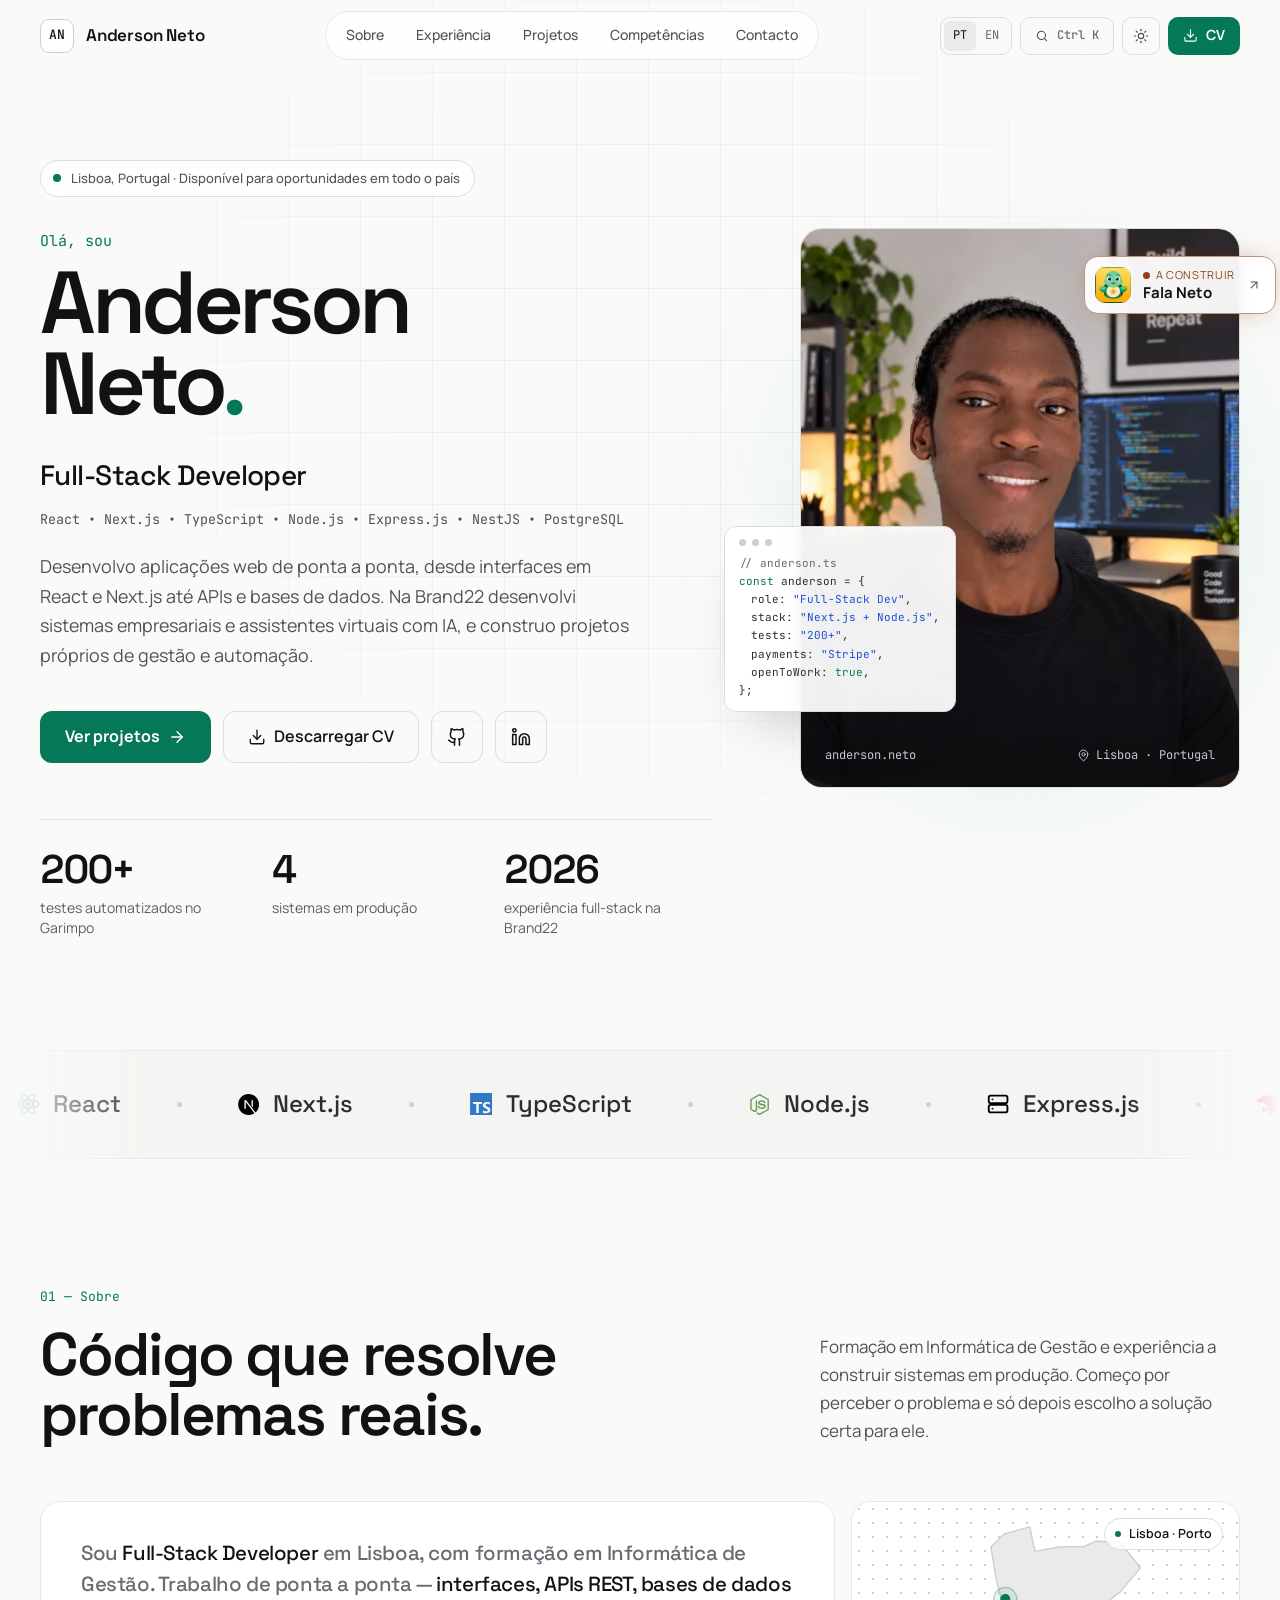
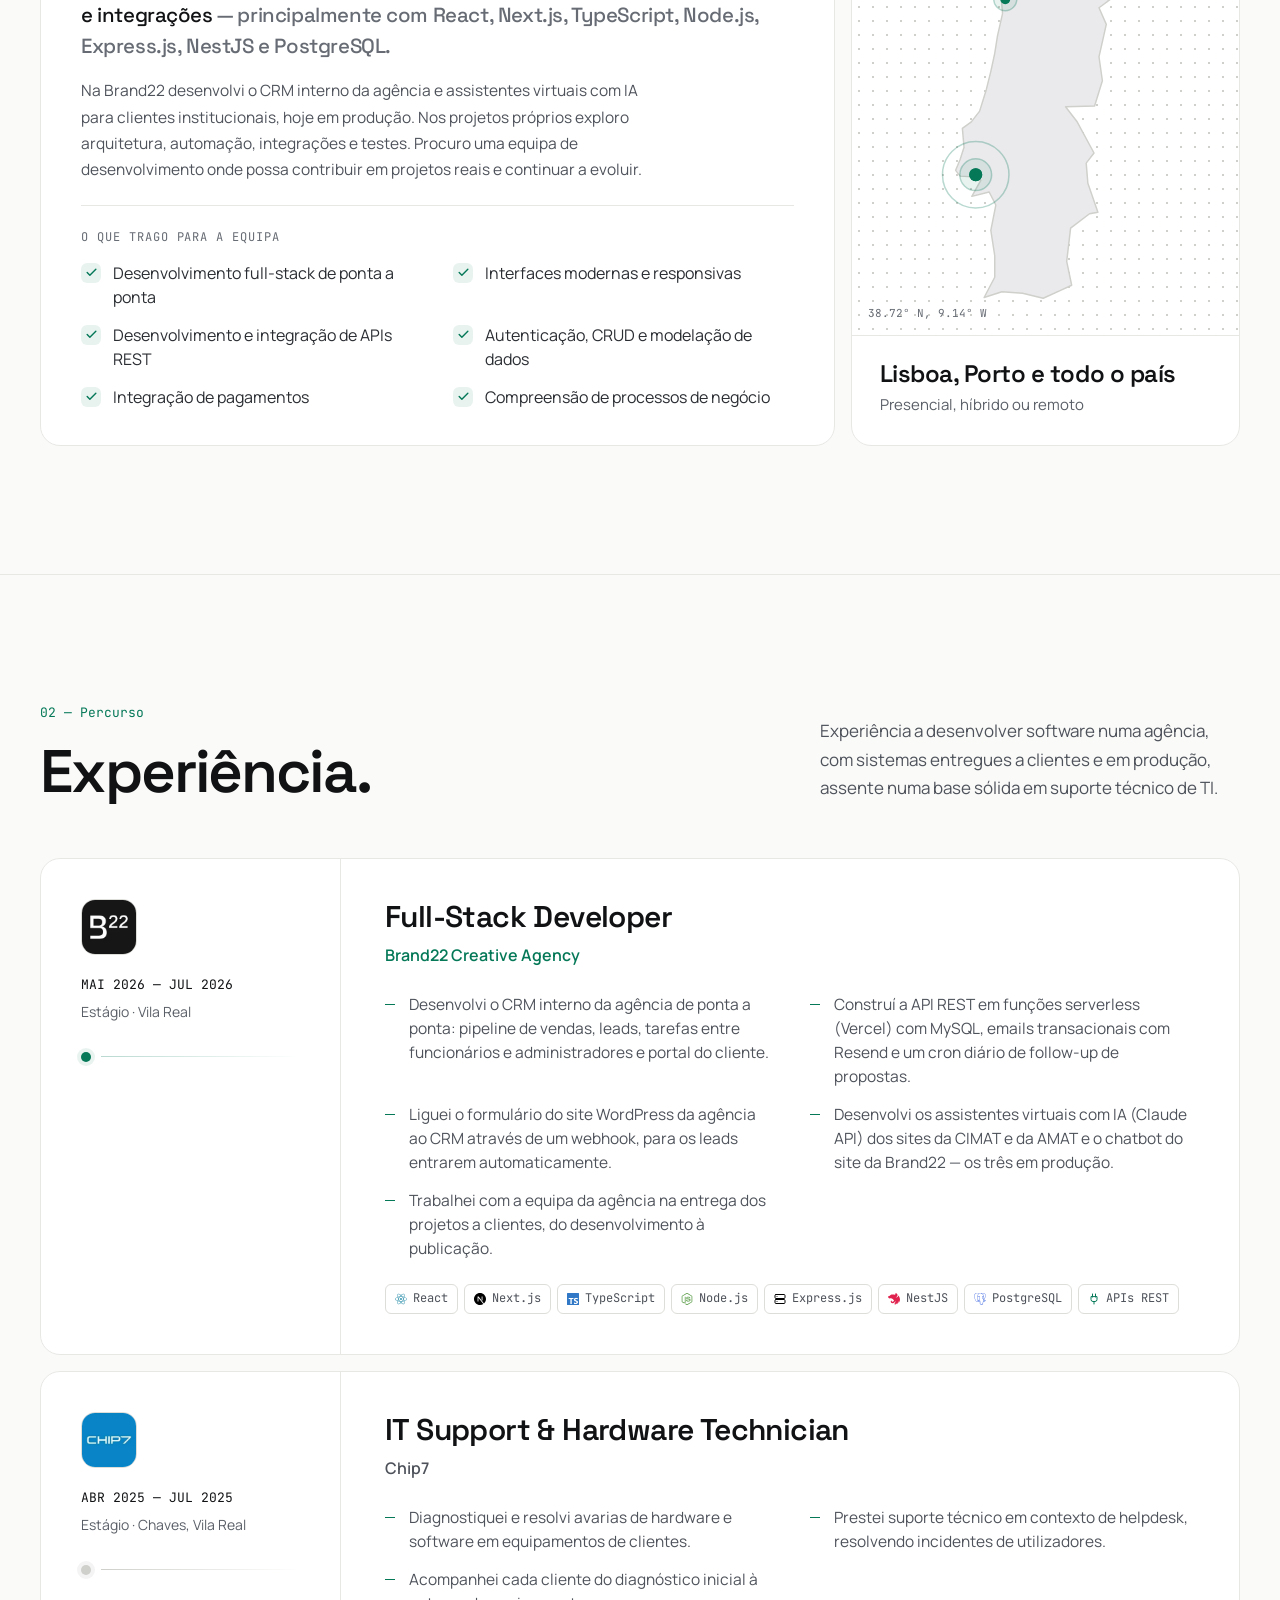
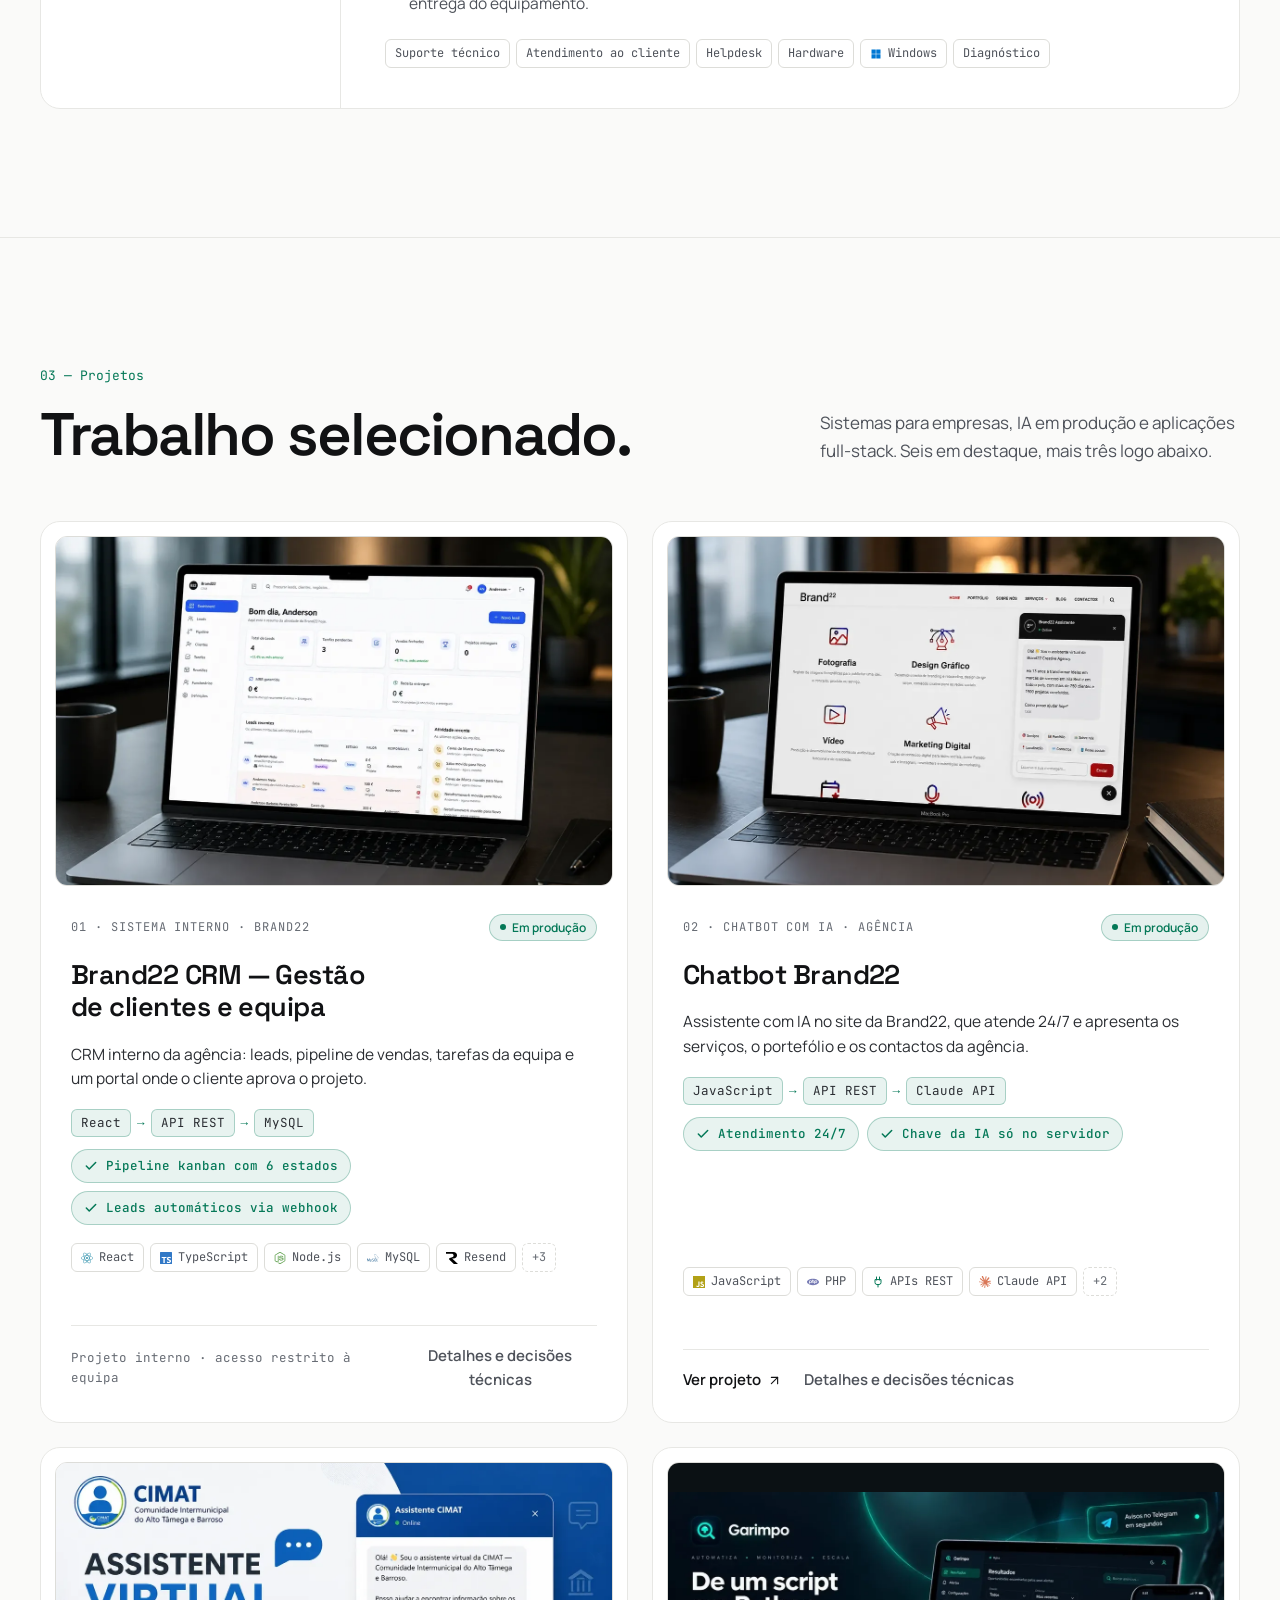
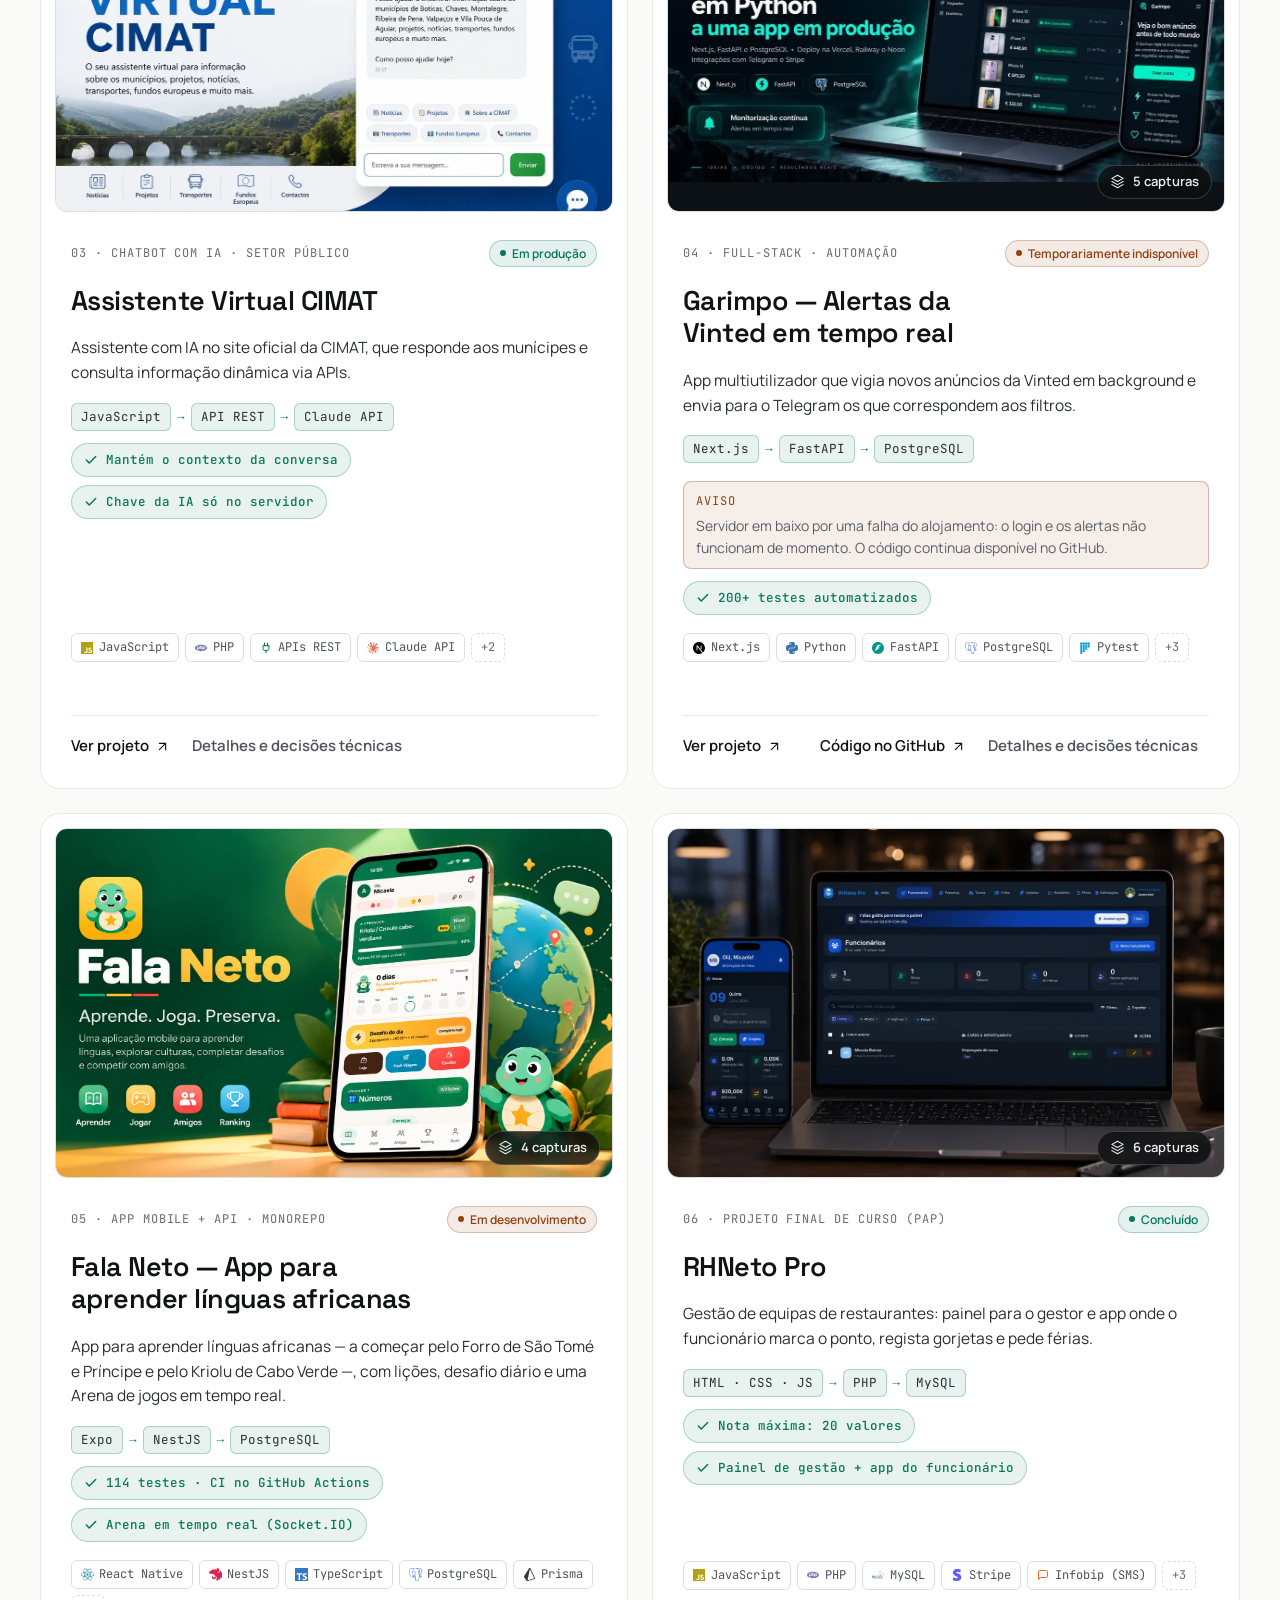
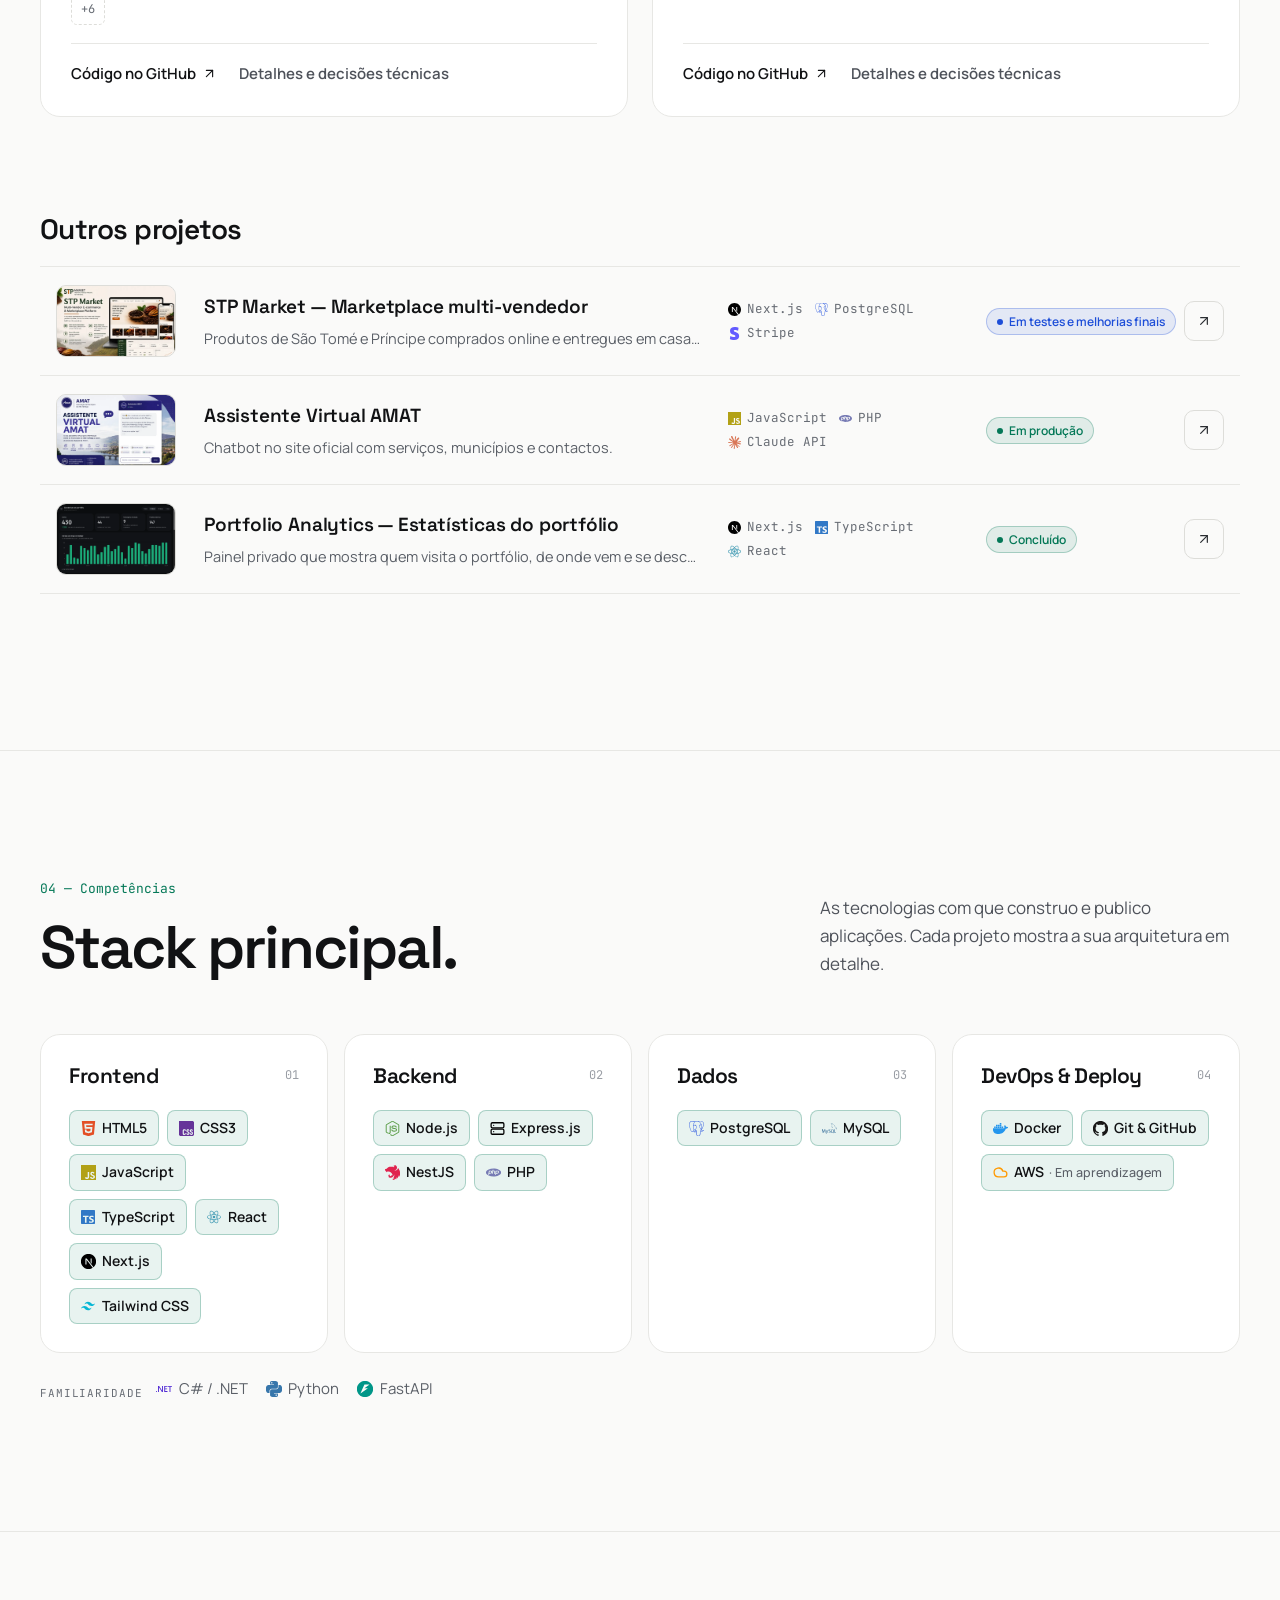
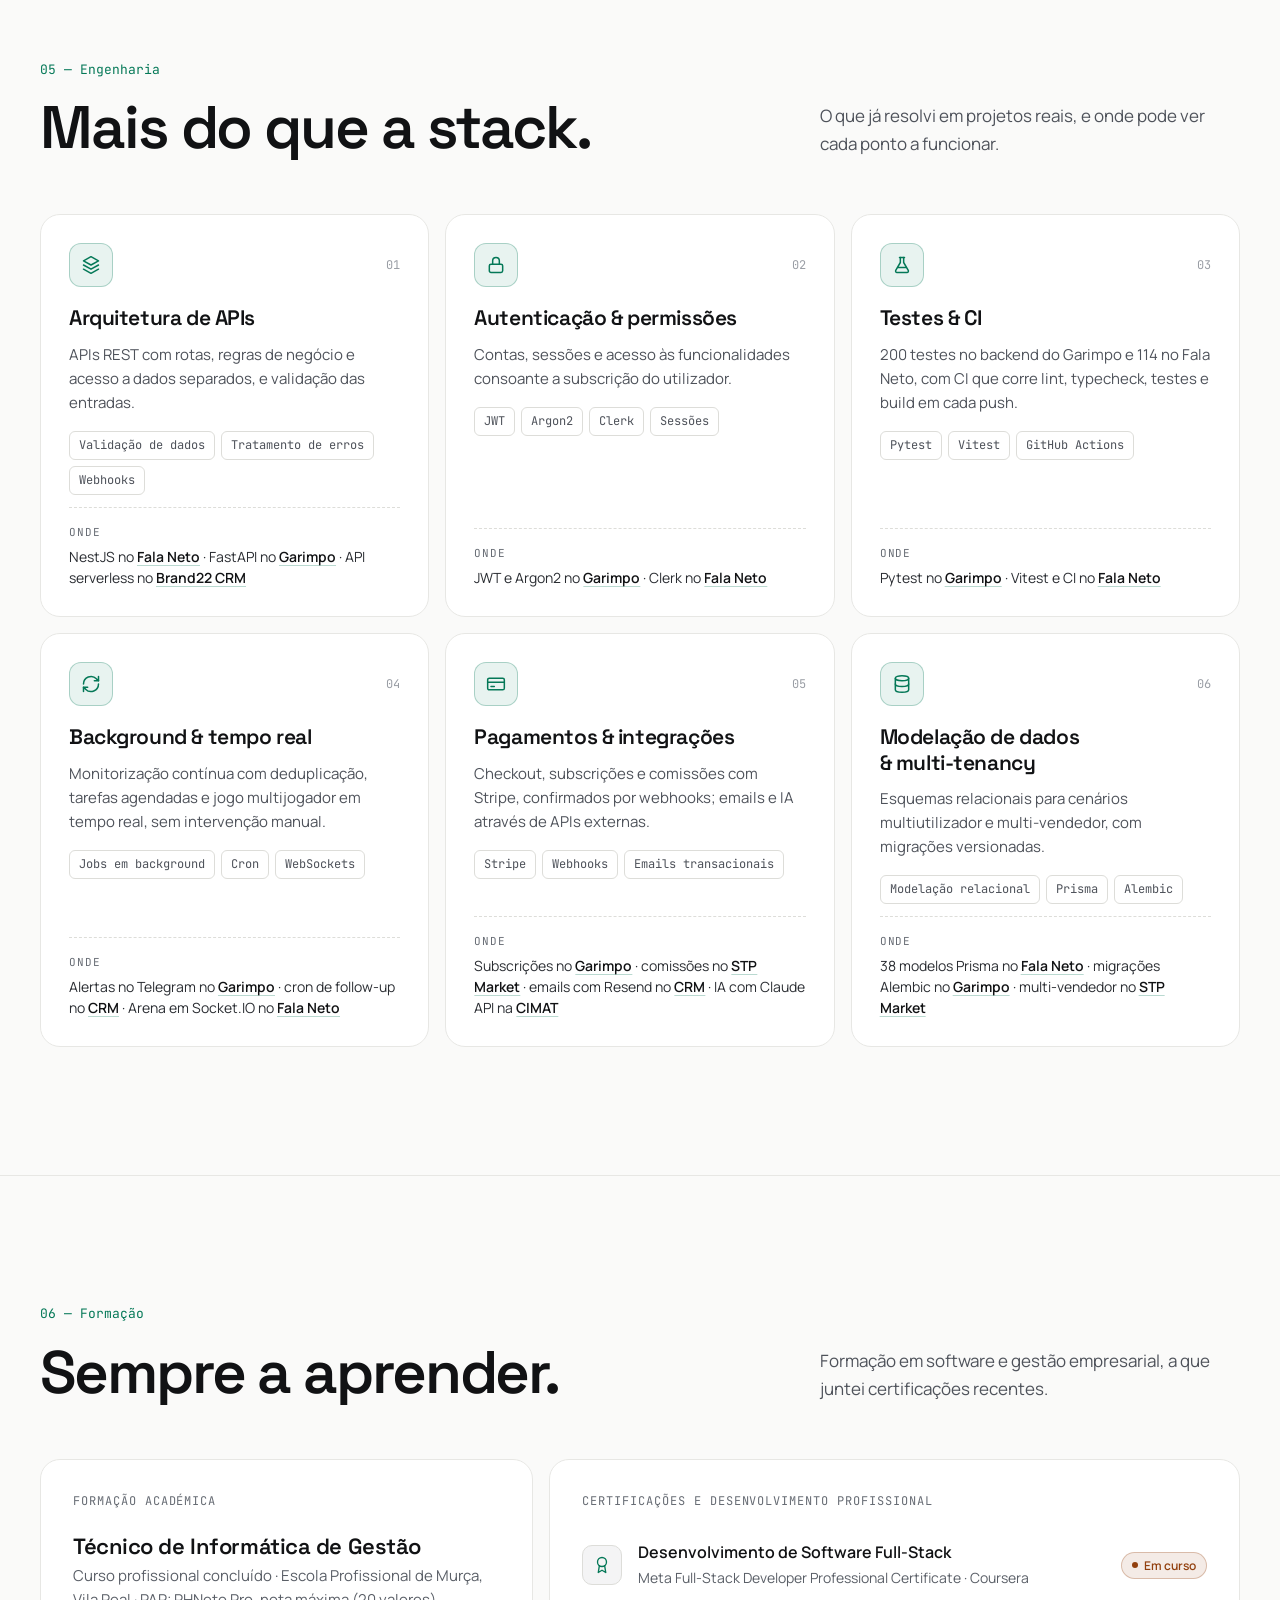
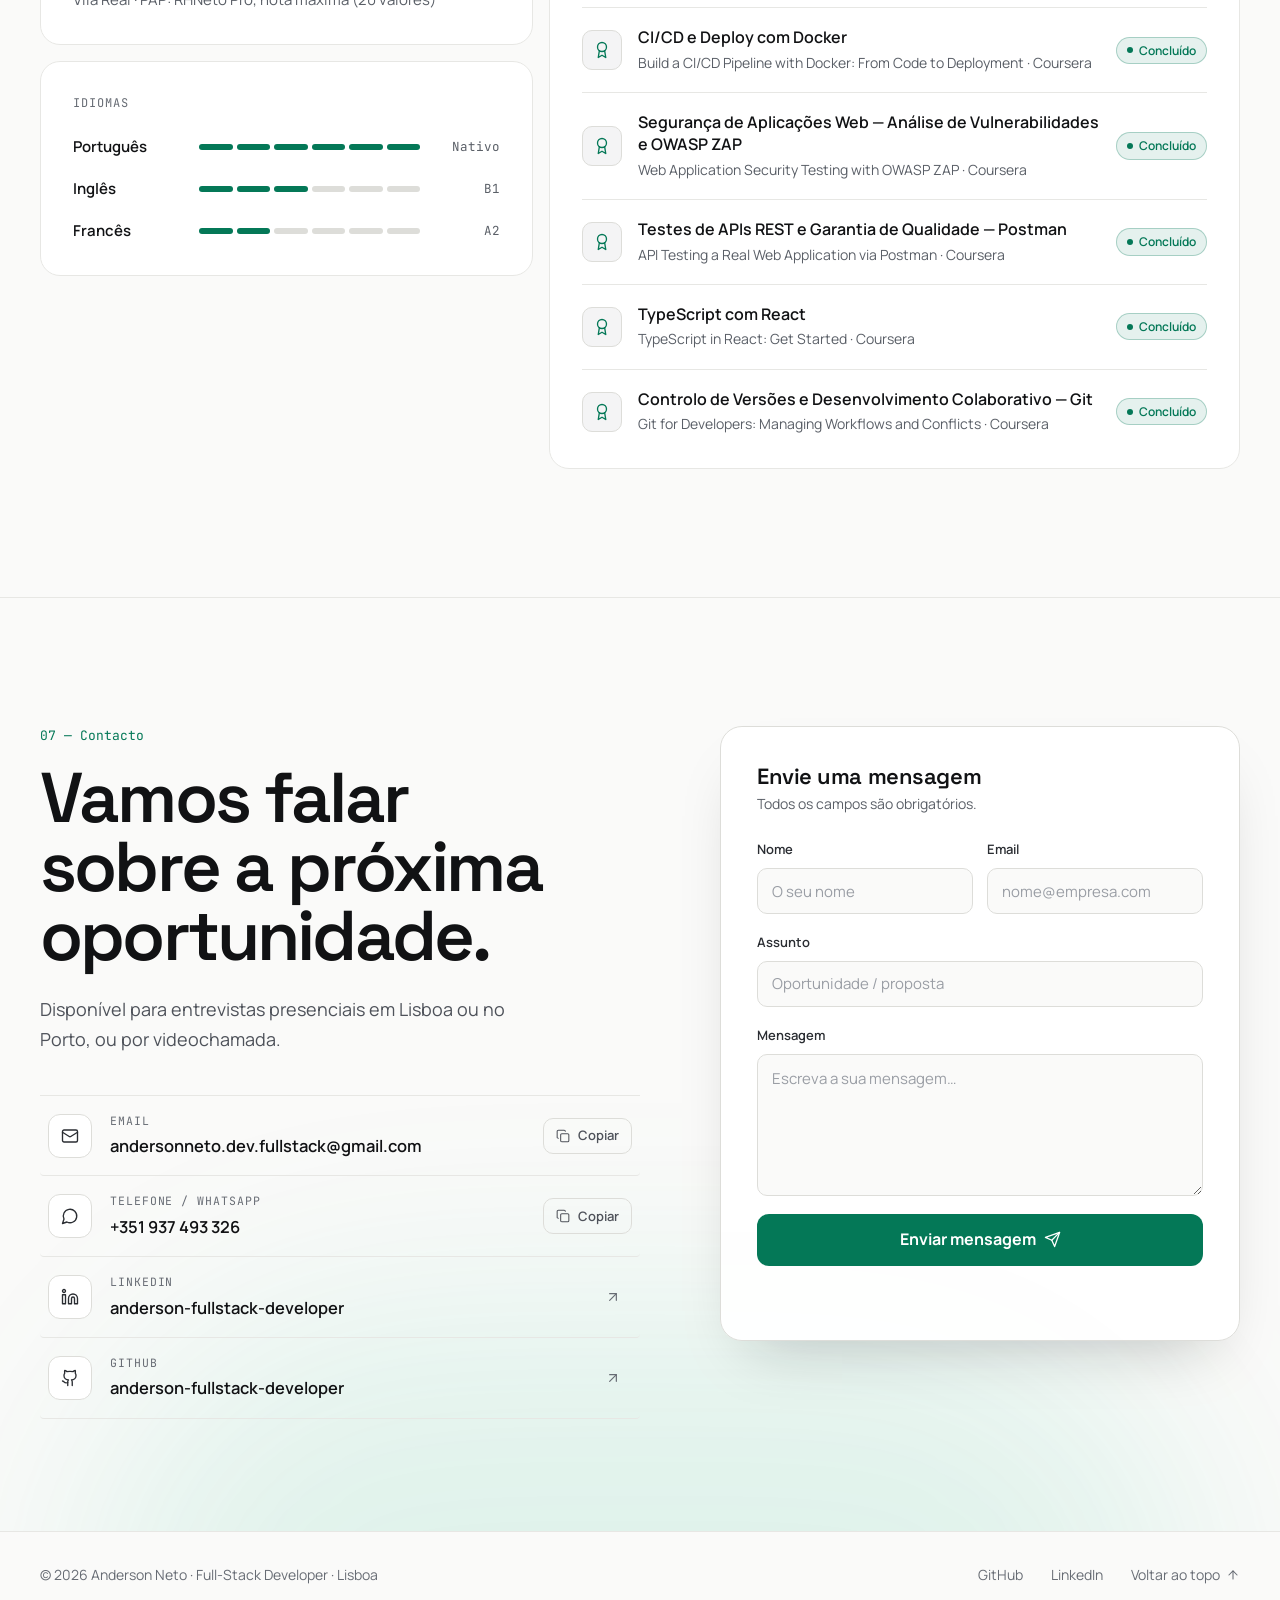
==== index.html @ 2ad6098a "docs: update links to the renamed GitHub repositories" ====
<!DOCTYPE html>
<html lang="pt-PT" data-theme="dark">
<head>
  <meta charset="UTF-8">
  <meta name="viewport" content="width=device-width, initial-scale=1.0">

  <title>Anderson Neto | Full-Stack Developer</title>
  <meta name="description" content="Portfólio de Anderson Neto, Full-Stack Developer em Lisboa: React, Next.js, TypeScript e Node.js. CRM interno e assistentes com IA em produção desenvolvidos na Brand22.">
  <meta name="author" content="Anderson Neto">
  <meta name="robots" content="index, follow">
  <meta name="theme-color" content="#0C0D0F" media="(prefers-color-scheme: dark)">
  <meta name="theme-color" content="#FAFAF9" media="(prefers-color-scheme: light)">
  <link rel="canonical" href="https://andersonneto.gt.tc/">
  <link rel="alternate" hreflang="pt-PT" href="https://andersonneto.gt.tc/">
  <link rel="alternate" hreflang="en" href="https://andersonneto.gt.tc/en.html">
  <link rel="alternate" hreflang="x-default" href="https://andersonneto.gt.tc/">
  <link rel="icon" href="data:image/svg+xml,%3Csvg xmlns='http://www.w3.org/2000/svg' viewBox='0 0 64 64'%3E%3Crect width='64' height='64' rx='14' fill='%230C0D0F'/%3E%3Ctext x='32' y='41' font-family='monospace' font-size='26' font-weight='700' fill='%23ECEDEF' text-anchor='middle'%3EAN%3C/text%3E%3Ccircle cx='52' cy='50' r='4' fill='%2334D399'/%3E%3C/svg%3E">

  <meta property="og:type" content="website">
  <meta property="og:title" content="Anderson Neto | Full-Stack Developer">
  <meta property="og:description" content="CRM interno e assistentes com IA em produção, desenvolvidos na Brand22. React, Next.js, TypeScript e Node.js.">
  <meta property="og:url" content="https://andersonneto.gt.tc/">
  <meta property="og:site_name" content="Anderson Neto">
  <meta property="og:image" content="https://andersonneto.gt.tc/assets/img/og-image.png">
  <meta property="og:image:width" content="1200">
  <meta property="og:image:height" content="630">
  <meta property="og:image:alt" content="Anderson Neto, Full-Stack Developer: React, Next.js, TypeScript, Node.js, NestJS e PostgreSQL">
  <meta property="og:locale" content="pt_PT">
  <meta property="og:locale:alternate" content="en_US">
  <meta name="twitter:card" content="summary_large_image">
  <meta name="twitter:title" content="Anderson Neto | Full-Stack Developer">
  <meta name="twitter:description" content="CRM interno e assistentes com IA em produção, desenvolvidos na Brand22. React, Next.js, TypeScript e Node.js.">
  <meta name="twitter:image" content="https://andersonneto.gt.tc/assets/img/og-image.png">

  <script>
    (function () {
      var theme = null;
      try { theme = localStorage.getItem("theme"); } catch (e) {}
      if (theme !== "dark" && theme !== "light") {
        theme = window.matchMedia("(prefers-color-scheme: light)").matches ? "light" : "dark";
      }
      document.documentElement.setAttribute("data-theme", theme);
      document.documentElement.classList.add("js");
    })();
  </script>

  <link rel="preload" href="assets/fonts/manrope-latin.woff2" as="font" type="font/woff2" crossorigin>
  <link rel="preload" href="assets/fonts/space-grotesk-latin.woff2" as="font" type="font/woff2" crossorigin>
  <link rel="preload" as="image" href="assets/img/profile/an-portrait.webp" type="image/webp">
  <link rel="stylesheet" href="assets/css/index.css?v=20261102">
  <script defer src="https://cdn.jsdelivr.net/npm/emailjs-com@3/dist/email.min.js"></script>
  <script defer src="assets/js/index.js?v=20261102"></script>
  <script data-goatcounter="https://andersonneto.goatcounter.com/count" async src="https://gc.zgo.at/count.js"></script>

  <script type="application/ld+json">
  {
    "@context": "https://schema.org",
    "@type": "Person",
    "name": "Anderson Neto",
    "jobTitle": "Full-Stack Developer",
    "url": "https://andersonneto.gt.tc/",
    "image": "https://andersonneto.gt.tc/assets/img/profile/an-portrait.png",
    "email": "mailto:andersonneto.dev.fullstack@gmail.com",
    "knowsAbout": ["React", "Next.js", "TypeScript", "Node.js", "PostgreSQL", "MySQL", "REST APIs", "Python", "FastAPI"],
    "address": {
      "@type": "PostalAddress",
      "addressLocality": "Lisboa",
      "addressCountry": "PT"
    },
    "sameAs": [
      "https://github.com/anderson-fullstack-developer",
      "https://linkedin.com/in/anderson-fullstack-developer"
    ]
  }
  </script>
</head>
<body>
  <svg xmlns="http://www.w3.org/2000/svg" style="display: none">
    <symbol id="i-arrow-right" viewBox="0 0 24 24"><path d="M5 12h14"/><path d="m12 5 7 7-7 7"/></symbol>
    <symbol id="i-arrow-up-right" viewBox="0 0 24 24"><path d="M7 7h10v10"/><path d="M7 17 17 7"/></symbol>
    <symbol id="i-arrow-up" viewBox="0 0 24 24"><path d="m5 12 7-7 7 7"/><path d="M12 19V5"/></symbol>
    <symbol id="i-download" viewBox="0 0 24 24"><path d="M12 15V3"/><path d="M21 15v4a2 2 0 0 1-2 2H5a2 2 0 0 1-2-2v-4"/><path d="m7 10 5 5 5-5"/></symbol>
    <symbol id="i-github" viewBox="0 0 24 24"><path d="M15 22v-4a4.8 4.8 0 0 0-1-3.5c3 0 6-2 6-5.5.08-1.25-.27-2.48-1-3.5.28-1.15.28-2.35 0-3.5 0 0-1 0-3 1.5-2.64-.5-5.36-.5-8 0C6 2 5 2 5 2c-.3 1.15-.3 2.35 0 3.5A5.4 5.4 0 0 0 4 9c0 3.5 3 5.5 6 5.5-.39.49-.68 1.05-.85 1.65-.17.6-.22 1.23-.15 1.85v4"/><path d="M9 18c-4.51 2-5-2-7-2"/></symbol>
    <symbol id="i-linkedin" viewBox="0 0 24 24"><path d="M16 8a6 6 0 0 1 6 6v7h-4v-7a2 2 0 0 0-4 0v7h-4v-7a6 6 0 0 1 6-6z"/><rect x="2" y="9" width="4" height="12"/><circle cx="4" cy="4" r="2"/></symbol>
    <symbol id="i-mail" viewBox="0 0 24 24"><rect x="2" y="4" width="20" height="16" rx="2"/><path d="m22 7-8.97 5.7a1.94 1.94 0 0 1-2.06 0L2 7"/></symbol>
    <symbol id="i-chat" viewBox="0 0 24 24"><path d="M7.9 20A9 9 0 1 0 4 16.1L2 22Z"/></symbol>
    <symbol id="i-pin" viewBox="0 0 24 24"><path d="M20 10c0 5-5.5 10.2-7.4 11.8a1 1 0 0 1-1.2 0C9.5 20.2 4 15 4 10a8 8 0 0 1 16 0"/><circle cx="12" cy="10" r="3"/></symbol>
    <symbol id="i-search" viewBox="0 0 24 24"><circle cx="11" cy="11" r="7"/><path d="m20 20-3.5-3.5"/></symbol>
    <symbol id="i-moon" viewBox="0 0 24 24"><path d="M12 3a6 6 0 0 0 9 9 9 9 0 1 1-9-9Z"/></symbol>
    <symbol id="i-sun" viewBox="0 0 24 24"><circle cx="12" cy="12" r="4"/><path d="M12 2v2"/><path d="M12 20v2"/><path d="m4.93 4.93 1.41 1.41"/><path d="m17.66 17.66 1.41 1.41"/><path d="M2 12h2"/><path d="M20 12h2"/><path d="m6.34 17.66-1.41 1.41"/><path d="m19.07 4.93-1.41 1.41"/></symbol>
    <symbol id="i-menu" viewBox="0 0 24 24"><path d="M4 8h16"/><path d="M4 16h16"/></symbol>
    <symbol id="i-close" viewBox="0 0 24 24"><path d="M18 6 6 18"/><path d="m6 6 12 12"/></symbol>
    <symbol id="i-check" viewBox="0 0 24 24"><path d="M20 6 9 17l-5-5"/></symbol>
    <symbol id="i-code" viewBox="0 0 24 24"><path d="m16 18 6-6-6-6"/><path d="m8 6-6 6 6 6"/></symbol>
    <symbol id="i-copy" viewBox="0 0 24 24"><rect x="8" y="8" width="14" height="14" rx="2"/><path d="M4 16c-1.1 0-2-.9-2-2V4c0-1.1.9-2 2-2h10c1.1 0 2 .9 2 2"/></symbol>
    <symbol id="i-send" viewBox="0 0 24 24"><path d="m22 2-7 20-4-9-9-4Z"/><path d="M22 2 11 13"/></symbol>
    <symbol id="i-award" viewBox="0 0 24 24"><circle cx="12" cy="8" r="6"/><path d="M15.5 12.9 17 22l-5-3-5 3 1.5-9.1"/></symbol>
    <symbol id="i-hash" viewBox="0 0 24 24"><path d="M4 9h16"/><path d="M4 15h16"/><path d="M10 3 8 21"/><path d="M16 3l-2 18"/></symbol>
    <symbol id="i-layers" viewBox="0 0 24 24"><path d="m12 2 9 5-9 5-9-5 9-5Z"/><path d="m3 12 9 5 9-5"/><path d="m3 17 9 5 9-5"/></symbol>
    <symbol id="i-lock" viewBox="0 0 24 24"><rect x="4" y="11" width="16" height="10" rx="2"/><path d="M8 11V7a4 4 0 0 1 8 0v4"/></symbol>
    <symbol id="i-flask" viewBox="0 0 24 24"><path d="M9 3h6"/><path d="M10 3v6L4.5 18.5A1.7 1.7 0 0 0 6 21h12a1.7 1.7 0 0 0 1.5-2.5L14 9V3"/><path d="M7.5 15h9"/></symbol>
    <symbol id="i-refresh" viewBox="0 0 24 24"><path d="M21 12a9 9 0 0 1-15.5 6.2L3 16"/><path d="M3 21v-5h5"/><path d="M3 12a9 9 0 0 1 15.5-6.2L21 8"/><path d="M21 3v5h-5"/></symbol>
    <symbol id="i-card" viewBox="0 0 24 24"><rect x="2" y="5" width="20" height="14" rx="2"/><path d="M2 10h20"/><path d="M6 15h4"/></symbol>
    <symbol id="i-database" viewBox="0 0 24 24"><ellipse cx="12" cy="5" rx="8" ry="3"/><path d="M4 5v14c0 1.7 3.6 3 8 3s8-1.3 8-3V5"/><path d="M4 12c0 1.7 3.6 3 8 3s8-1.3 8-3"/></symbol>
  </svg>
  <a href="#main" class="skip-link">Saltar para o conteúdo</a>
  <div class="scroll-progress" aria-hidden="true"></div>

  <header class="navbar" id="top">
    <div class="container nav-wrap">
      <a href="#home" class="logo">
        <span class="logo-mark" aria-hidden="true">AN</span>
        <span class="logo-name">Anderson Neto</span>
      </a>

      <nav class="nav" id="navMenu" aria-label="Navegação principal">
        <span class="nav-indicator" aria-hidden="true"></span>
        <a href="#sobre" class="nav-link">Sobre</a>
        <a href="#experiencia" class="nav-link">Experiência</a>
        <a href="#projetos" class="nav-link">Projetos</a>
        <a href="#competencias" class="nav-link">Competências</a>
        <a href="#contacto" class="nav-link">Contacto</a>
      </nav>

      <div class="nav-actions">
        <div class="lang-switch" role="group" aria-label="Idioma">
          <a href="index.html" hreflang="pt" lang="pt" aria-current="true">PT</a>
          <a href="en.html" hreflang="en" lang="en">EN</a>
        </div>
        <button class="btn btn-ghost btn-sm kbd-btn" id="paletteOpen" type="button">
          <span class="sr-only">Abrir paleta de comandos</span>
          <svg class="i" width="14" height="14" aria-hidden="true"><use href="#i-search"></use></svg>
          <kbd class="kbd-hint">Ctrl K</kbd>
        </button>
        <button class="btn btn-ghost btn-icon" id="themeToggle" type="button" aria-label="Mudar para tema claro">
          <svg class="i theme-icon-dark" width="16" height="16" aria-hidden="true"><use href="#i-moon"></use></svg>
          <svg class="i theme-icon-light" width="16" height="16" aria-hidden="true"><use href="#i-sun"></use></svg>
        </button>
        <a class="btn btn-primary btn-sm nav-cv" href="assets/docs/CV-Anderson-Neto-PT.pdf" download="CV-Anderson-Neto.pdf">
          <svg class="i" width="15" height="15" aria-hidden="true"><use href="#i-download"></use></svg>
          CV
        </a>
        <button class="btn btn-ghost btn-icon mobile-toggle" id="mobileToggle" type="button" aria-label="Abrir menu" aria-expanded="false" aria-controls="navMenu">
          <svg class="i" width="18" height="18" aria-hidden="true"><use href="#i-menu"></use></svg>
        </button>
      </div>
    </div>
  </header>

  <main id="main">
    <section id="home" class="hero" aria-labelledby="heroTitle">
      <div class="grid-bg" aria-hidden="true"></div>
      <div class="container hero-grid">
        <div class="hero-copy">
          <p class="status-pill hero-in" style="--d:0">
            <span class="pulse-dot" aria-hidden="true"></span>
            Lisboa, Portugal · Disponível para oportunidades em todo o país
          </p>

          <p class="hero-greeting hero-in" style="--d:1">Olá, sou</p>

          <h1 id="heroTitle" class="hero-title">
            <span class="hero-word" style="--d:1">Anderson</span>
            <span class="hero-word" style="--d:2">Neto<span class="accent">.</span></span>
          </h1>
          <p class="hero-role hero-in" style="--d:3"><span>Full-Stack Developer</span><span class="hero-stack">React • Next.js • TypeScript • Node.js • Express.js • NestJS • PostgreSQL</span></p>
          <p class="hero-text hero-in" style="--d:4">
            Desenvolvo aplicações web de ponta a ponta, desde interfaces em React e Next.js até APIs e bases de dados. Na Brand22 desenvolvi sistemas empresariais e assistentes virtuais com IA, e construo projetos próprios de gestão e automação.
          </p>

          <div class="hero-cta hero-in" style="--d:5">
            <a href="#projetos" class="btn btn-primary btn-lg magnetic">
              Ver projetos
              <svg class="i" width="18" height="18" aria-hidden="true"><use href="#i-arrow-right"></use></svg>
            </a>
            <a href="assets/docs/CV-Anderson-Neto-PT.pdf" class="btn btn-ghost btn-lg magnetic" download="CV-Anderson-Neto.pdf">
              <svg class="i" width="18" height="18" aria-hidden="true"><use href="#i-download"></use></svg>
              Descarregar CV
            </a>
            <a href="https://github.com/anderson-fullstack-developer" class="btn btn-ghost btn-lg btn-icon-lg" target="_blank" rel="noopener noreferrer" aria-label="GitHub (abre num novo separador)">
              <svg class="i" width="20" height="20" aria-hidden="true"><use href="#i-github"></use></svg>
            </a>
            <a href="https://linkedin.com/in/anderson-fullstack-developer" class="btn btn-ghost btn-lg btn-icon-lg" target="_blank" rel="noopener noreferrer" aria-label="LinkedIn (abre num novo separador)">
              <svg class="i" width="20" height="20" aria-hidden="true"><use href="#i-linkedin"></use></svg>
            </a>
          </div>

          <ul class="metrics hero-in" style="--d:6">
            <li><strong data-count="200" data-suffix="+">200+</strong><span>testes automatizados no Garimpo</span></li><li><strong data-count="4">4</strong><span>sistemas em produção</span></li><li><strong>2026</strong><span>experiência full-stack na Brand22</span></li>
          </ul>
        </div>

        <div class="hero-visual hero-in" style="--d:3">
          <div class="hero-glow" aria-hidden="true"></div>
          <figure class="portrait">
            <img src="assets/img/profile/an-portrait.webp"
                 alt="Retrato de Anderson Neto"
                 width="900" height="1125"
                 fetchpriority="high"
                 decoding="async">
            <figcaption class="portrait-caption">
              <span>anderson.neto</span>
              <span class="portrait-loc">
                <svg class="i" width="13" height="13" aria-hidden="true"><use href="#i-pin"></use></svg>
                Lisboa · Portugal
              </span>
            </figcaption>
          </figure>

          <a class="float-card float-status" href="#projeto-fala-neto" aria-label="Ver o projeto Fala Neto, em construção">
            <img class="float-status-icon" src="assets/img/projects/fala-neto/icone.webp" alt="" width="36" height="36" decoding="async">
            <span class="float-status-text">
              <span class="float-status-label"><span class="dot dot-amber" aria-hidden="true"></span>A construir</span>
              <strong>Fala Neto</strong>
            </span>
            <svg class="i float-status-arrow" width="14" height="14" aria-hidden="true"><use href="#i-arrow-up-right"></use></svg>
          </a>

          <div class="float-card float-code" aria-hidden="true">
            <span class="browser-dots"><i></i><i></i><i></i></span>
            <code>
              <span class="c-comment">// anderson.ts</span>
              <span><span class="c-key">const</span> anderson = {</span>
              <span class="c-indent">role: <span class="c-str">"Full-Stack Dev"</span>,</span>
              <span class="c-indent">stack: <span class="c-str">"Next.js + Node.js"</span>,</span>
              <span class="c-indent">tests: <span class="c-str">"200+"</span>,</span>
              <span class="c-indent">payments: <span class="c-str">"Stripe"</span>,</span>
              <span class="c-indent">openToWork: <span class="c-key">true</span>,</span>
              <span>};</span>
            </code>
          </div>
        </div>
      </div>
    </section>

    <div class="marquee" aria-label="Tecnologias com que trabalho">
      <ul class="marquee-track">
        <li class="is-key" style="--tc: #61DAFB"><span class="ti ti-light" style="--ti: url(../img/tech/react.svg); --tc: #61DAFB" aria-hidden="true"></span>React</li><li class="is-key" style="--tc: #000000"><span class="ti ti-dark" style="--ti: url(../img/tech/nextdotjs.svg); --tc: #000000" aria-hidden="true"></span>Next.js</li><li class="is-key" style="--tc: #3178C6"><span class="ti" style="--ti: url(../img/tech/typescript.svg); --tc: #3178C6" aria-hidden="true"></span>TypeScript</li><li class="is-key" style="--tc: #5FA04E"><span class="ti" style="--ti: url(../img/tech/nodedotjs.svg); --tc: #5FA04E" aria-hidden="true"></span>Node.js</li><li class="is-key" style="--tc: #000000"><span class="ti ti-dark" style="--ti: url(../img/tech/express.svg); --tc: #000000" aria-hidden="true"></span>Express.js</li><li class="is-key" style="--tc: #E0234E"><span class="ti" style="--ti: url(../img/tech/nestjs.svg); --tc: #E0234E" aria-hidden="true"></span>NestJS</li><li class="is-key" style="--tc: #4169E1"><span class="ti" style="--ti: url(../img/tech/postgresql.svg); --tc: #4169E1" aria-hidden="true"></span>PostgreSQL</li><li class="is-key" style="--tc: var(--accent)"><span class="ti" style="--ti: url(../img/tech/api.svg); --tc: var(--accent)" aria-hidden="true"></span>APIs REST</li><li style="--tc: #2496ED"><span class="ti" style="--ti: url(../img/tech/docker.svg); --tc: #2496ED" aria-hidden="true"></span>Docker</li><li style="--tc: #FF9900"><span class="ti" style="--ti: url(../img/tech/aws.svg); --tc: #FF9900" aria-hidden="true"></span>AWS</li><li style="--tc: #F03C2E"><span class="ti" style="--ti: url(../img/tech/git.svg); --tc: #F03C2E" aria-hidden="true"></span>Git</li>
      </ul>
      <ul class="marquee-track" aria-hidden="true">
        <li class="is-key" style="--tc: #61DAFB"><span class="ti ti-light" style="--ti: url(../img/tech/react.svg); --tc: #61DAFB" aria-hidden="true"></span>React</li><li class="is-key" style="--tc: #000000"><span class="ti ti-dark" style="--ti: url(../img/tech/nextdotjs.svg); --tc: #000000" aria-hidden="true"></span>Next.js</li><li class="is-key" style="--tc: #3178C6"><span class="ti" style="--ti: url(../img/tech/typescript.svg); --tc: #3178C6" aria-hidden="true"></span>TypeScript</li><li class="is-key" style="--tc: #5FA04E"><span class="ti" style="--ti: url(../img/tech/nodedotjs.svg); --tc: #5FA04E" aria-hidden="true"></span>Node.js</li><li class="is-key" style="--tc: #000000"><span class="ti ti-dark" style="--ti: url(../img/tech/express.svg); --tc: #000000" aria-hidden="true"></span>Express.js</li><li class="is-key" style="--tc: #E0234E"><span class="ti" style="--ti: url(../img/tech/nestjs.svg); --tc: #E0234E" aria-hidden="true"></span>NestJS</li><li class="is-key" style="--tc: #4169E1"><span class="ti" style="--ti: url(../img/tech/postgresql.svg); --tc: #4169E1" aria-hidden="true"></span>PostgreSQL</li><li class="is-key" style="--tc: var(--accent)"><span class="ti" style="--ti: url(../img/tech/api.svg); --tc: var(--accent)" aria-hidden="true"></span>APIs REST</li><li style="--tc: #2496ED"><span class="ti" style="--ti: url(../img/tech/docker.svg); --tc: #2496ED" aria-hidden="true"></span>Docker</li><li style="--tc: #FF9900"><span class="ti" style="--ti: url(../img/tech/aws.svg); --tc: #FF9900" aria-hidden="true"></span>AWS</li><li style="--tc: #F03C2E"><span class="ti" style="--ti: url(../img/tech/git.svg); --tc: #F03C2E" aria-hidden="true"></span>Git</li>
      </ul>
    </div>
    <section id="sobre" class="section" aria-labelledby="sobreTitle">
      <div class="container">
        <div class="section-head" data-reveal>
          <div>
            <p class="eyebrow">01 — Sobre</p>
            <h2 id="sobreTitle">Código que resolve<br>problemas reais.</h2>
          </div>
          <p class="section-lead">Formação em Informática de Gestão e experiência a construir sistemas em produção. Começo por perceber o problema e só depois escolho a solução certa para ele.</p>
        </div>

        <div class="bento">
          <article class="panel bento-main" data-reveal>
            <p class="bento-statement">
              Sou <em>Full-Stack Developer</em> em Lisboa, com formação em Informática
              de Gestão. Trabalho de ponta a ponta — <em>interfaces, APIs REST,
              bases de dados e integrações</em> — principalmente com React,
              Next.js, TypeScript, Node.js, Express.js, NestJS e PostgreSQL.
            </p>
            <p class="bento-text">
              Na Brand22 desenvolvi o CRM interno da agência e assistentes virtuais com IA
              para clientes institucionais, hoje em produção. Nos projetos próprios exploro
              arquitetura, automação, integrações e testes. Procuro uma equipa de desenvolvimento
              onde possa contribuir em projetos reais e continuar a evoluir.
            </p>
            <div class="divider"></div>
            <p class="mono-label">O que trago para a equipa</p>
            <ul class="check-list">
              <li><span class="check"><svg class="i" width="13" height="13" aria-hidden="true"><use href="#i-check"></use></svg></span>Desenvolvimento full-stack de ponta a ponta</li>
              <li><span class="check"><svg class="i" width="13" height="13" aria-hidden="true"><use href="#i-check"></use></svg></span>Interfaces modernas e responsivas</li>
              <li><span class="check"><svg class="i" width="13" height="13" aria-hidden="true"><use href="#i-check"></use></svg></span>Desenvolvimento e integração de APIs REST</li>
              <li><span class="check"><svg class="i" width="13" height="13" aria-hidden="true"><use href="#i-check"></use></svg></span>Autenticação, CRUD e modelação de dados</li>
              <li><span class="check"><svg class="i" width="13" height="13" aria-hidden="true"><use href="#i-check"></use></svg></span>Integração de pagamentos</li>
              <li><span class="check"><svg class="i" width="13" height="13" aria-hidden="true"><use href="#i-check"></use></svg></span>Compreensão de processos de negócio</li>
            </ul>
          </article>

          <article class="panel bento-location" data-reveal style="--i:1">
            <div class="map">
              <svg class="map-svg" viewBox="-10 0 300 560" role="img" aria-label="Mapa de Portugal continental com Lisboa e Porto assinalados">
                <path class="map-land" d="M64.1 43.0 L67.2 61.0 L71.0 85.0 L78.7 115.0 L80.3 135.0 L73.3 166.0 L69.5 190.0 L64.1 215.0 L57.9 240.0 L48.6 270.0 L37.1 285.0 L24.7 294.0 L27.0 320.0 L21.6 337.0 L15.4 352.0 L21.6 360.0 L38.6 361.0 L50.2 366.0 L37.8 388.0 L61.8 382.0 L71.0 400.0 L64.1 435.0 L69.5 470.0 L69.5 500.0 L54.8 528.0 L79.5 520.0 L108.1 522.0 L136.6 529.0 L160.6 518.0 L176.0 511.0 L169.1 478.0 L174.5 432.0 L200.7 412.0 L212.3 410.0 L198.4 370.0 L196.1 342.0 L206.9 328.0 L183.0 284.0 L167.5 264.0 L207.7 263.0 L218.5 228.0 L213.8 195.0 L223.9 150.0 L213.8 127.0 L243.2 105.0 L271.0 72.0 L243.2 36.0 L209.2 35.0 L193.0 42.0 L158.3 43.0 L125.1 49.0 L118.1 15.0 L82.6 25.0 Z"/>
                <circle class="map-ring" cx="43.2" cy="358" r="46"/>
                <circle class="map-ring map-ring-inner" cx="43.2" cy="358" r="22"/>
                <circle class="map-pulse" cx="43.2" cy="358" r="9"/>
                <circle class="map-pin" cx="43.2" cy="358" r="9"/>
                <circle class="map-ring map-ring-inner" cx="84.1" cy="115" r="16"/>
                <circle class="map-pin" cx="84.1" cy="115" r="7"/>
              </svg>
              <span class="map-label" aria-hidden="true"><span class="map-label-dot"></span>Lisboa · Porto</span>
              <span class="map-coords" aria-hidden="true">38.72° N, 9.14° W</span>
            </div>
            <div class="bento-location-body">
              <h3>Lisboa, Porto e todo o país</h3>
              <p>Presencial, híbrido ou remoto</p>
            </div>
          </article>

        </div>
      </div>
    </section>
    <section id="experiencia" class="section section-line" aria-labelledby="expTitle">
      <div class="container">
        <div class="section-head" data-reveal>
          <div>
            <p class="eyebrow">02 — Percurso</p>
            <h2 id="expTitle">Experiência.</h2>
          </div>
          <p class="section-lead">Experiência a desenvolver software numa agência, com sistemas entregues a clientes e em produção, assente numa base sólida em suporte técnico de TI.</p>
        </div>

        <div class="timeline">
          <article class="panel exp-card" data-reveal>
            <div class="exp-side">
              <img class="exp-logo" src="assets/img/logos/brand22.webp" alt="Logótipo da Brand22" width="56" height="56" loading="lazy" decoding="async">
              <div>
                <p class="exp-period">MAI 2026 — JUL 2026</p>
                <p class="exp-type">Estágio · Vila Real</p>
              </div>
              <div class="exp-line" aria-hidden="true"><span></span><i></i></div>
            </div>
            <div class="exp-main">
              <div>
                <h3>Full-Stack Developer</h3>
                <a class="link-accent" href="https://brand22creativeagency.com/" target="_blank" rel="noopener noreferrer">Brand22 Creative Agency</a>
              </div>
              <ul class="exp-list">
                <li>Desenvolvi o CRM interno da agência de ponta a ponta: pipeline de vendas, leads, tarefas entre funcionários e administradores e portal do cliente.</li>
                <li>Construí a API REST em funções serverless (Vercel) com MySQL, emails transacionais com Resend e um cron diário de follow-up de propostas.</li>
                <li>Liguei o formulário do site WordPress da agência ao CRM através de um webhook, para os leads entrarem automaticamente.</li>
                <li>Desenvolvi os assistentes virtuais com IA (Claude API) dos sites da CIMAT e da AMAT e o chatbot do site da Brand22 — os três em produção.</li>
                <li>Trabalhei com a equipa da agência na entrega dos projetos a clientes, do desenvolvimento à publicação.</li>
              </ul>
              <ul class="tags">
                <li style="--tc: #61DAFB"><span class="ti ti-light" style="--ti: url(../img/tech/react.svg); --tc: #61DAFB" aria-hidden="true"></span>React</li><li style="--tc: #000000"><span class="ti ti-dark" style="--ti: url(../img/tech/nextdotjs.svg); --tc: #000000" aria-hidden="true"></span>Next.js</li><li style="--tc: #3178C6"><span class="ti" style="--ti: url(../img/tech/typescript.svg); --tc: #3178C6" aria-hidden="true"></span>TypeScript</li><li style="--tc: #5FA04E"><span class="ti" style="--ti: url(../img/tech/nodedotjs.svg); --tc: #5FA04E" aria-hidden="true"></span>Node.js</li><li style="--tc: #000000"><span class="ti ti-dark" style="--ti: url(../img/tech/express.svg); --tc: #000000" aria-hidden="true"></span>Express.js</li><li style="--tc: #E0234E"><span class="ti" style="--ti: url(../img/tech/nestjs.svg); --tc: #E0234E" aria-hidden="true"></span>NestJS</li><li style="--tc: #4169E1"><span class="ti" style="--ti: url(../img/tech/postgresql.svg); --tc: #4169E1" aria-hidden="true"></span>PostgreSQL</li><li style="--tc: var(--accent)"><span class="ti" style="--ti: url(../img/tech/api.svg); --tc: var(--accent)" aria-hidden="true"></span>APIs REST</li>
              </ul>
            </div>
          </article>

          <article class="panel exp-card" data-reveal>
            <div class="exp-side">
              <img class="exp-logo" src="assets/img/logos/chip7.webp" alt="Logótipo da Chip7" width="56" height="56" loading="lazy" decoding="async">
              <div>
                <p class="exp-period">ABR 2025 — JUL 2025</p>
                <p class="exp-type">Estágio · Chaves, Vila Real</p>
              </div>
              <div class="exp-line exp-line-muted" aria-hidden="true"><span></span><i></i></div>
            </div>
            <div class="exp-main">
              <div>
                <h3>IT Support &amp; Hardware Technician</h3>
                <p class="exp-company">Chip7</p>
              </div>
              <ul class="exp-list">
                <li>Diagnostiquei e resolvi avarias de hardware e software em equipamentos de clientes.</li>
                <li>Prestei suporte técnico em contexto de helpdesk, resolvendo incidentes de utilizadores.</li>
                <li>Acompanhei cada cliente do diagnóstico inicial à entrega do equipamento.</li>
              </ul>
              <ul class="tags">
                <li>Suporte técnico</li><li>Atendimento ao cliente</li><li>Helpdesk</li><li>Hardware</li><li style="--tc: #0078D4"><span class="ti" style="--ti: url(../img/tech/windows.svg); --tc: #0078D4" aria-hidden="true"></span>Windows</li><li>Diagnóstico</li>
              </ul>
            </div>
          </article>
        </div>
      </div>
    </section>
    <section id="projetos" class="section section-line" aria-labelledby="projTitle">
      <div class="container">
        <div class="section-head" data-reveal>
          <div>
            <p class="eyebrow">03 — Projetos</p>
            <h2 id="projTitle">Trabalho selecionado.</h2>
          </div>
          <p class="section-lead">Sistemas para empresas, IA em produção e aplicações full-stack. Seis em destaque, mais três logo abaixo.</p>
        </div>

        <div class="projects-grid">
<article class="project-card spotlight" id="projeto-brand22-crm" data-reveal style="--i:0">
  <div class="browser">
      <div class="browser-shot">
        <img src="assets/img/projects/brand22-crm.webp" alt="Captura de ecrã do Brand22 CRM: painel com indicadores, leads e atividade recente" loading="lazy" decoding="async" width="1200" height="800">
      </div>
    </div>
  <div class="project-body">
    <div class="project-meta">
      <span class="mono-label">01 · Sistema interno · Brand22</span>
      <span class="badge badge-live"><span class="badge-dot"></span>Em produção</span>
    </div>
    <h3>Brand22 CRM — Gestão de clientes e equipa</h3>
    <p class="project-summary">CRM interno da agência: leads, pipeline de vendas, tarefas da equipa e um portal onde o cliente aprova o projeto.</p>
    <ul class="arch-mini" aria-label="Arquitetura"><li><span>React</span></li><li><span>API REST</span></li><li><span>MySQL</span></li></ul>
    <ul class="project-highlights"><li class="project-highlight"><svg class="i" width="14" height="14" aria-hidden="true"><use href="#i-check"></use></svg>Pipeline kanban com 6 estados</li><li class="project-highlight"><svg class="i" width="14" height="14" aria-hidden="true"><use href="#i-check"></use></svg>Leads automáticos via webhook</li></ul>
    <ul class="tags" aria-label="Tecnologias"><li style="--tc: #61DAFB"><span class="ti ti-light" style="--ti: url(../img/tech/react.svg); --tc: #61DAFB" aria-hidden="true"></span>React</li><li style="--tc: #3178C6"><span class="ti" style="--ti: url(../img/tech/typescript.svg); --tc: #3178C6" aria-hidden="true"></span>TypeScript</li><li style="--tc: #5FA04E"><span class="ti" style="--ti: url(../img/tech/nodedotjs.svg); --tc: #5FA04E" aria-hidden="true"></span>Node.js</li><li style="--tc: #4479A1"><span class="ti" style="--ti: url(../img/tech/mysql.svg); --tc: #4479A1" aria-hidden="true"></span>MySQL</li><li style="--tc: #000000"><span class="ti ti-dark" style="--ti: url(../img/tech/resend.svg); --tc: #000000" aria-hidden="true"></span>Resend</li><li class="tag-more" title="TanStack Start, APIs REST, Vercel">+3</li></ul>
    <div class="project-actions">
      <span class="mono-note">Projeto interno · acesso restrito à equipa</span>
      <button class="link-muted" type="button" data-open-project="brand22-crm">Detalhes e decisões técnicas</button>
    </div>
  </div>
</article>
<article class="project-card spotlight" id="projeto-brand22-chatbot" data-reveal style="--i:1">
  <div class="browser">
    <div class="browser-shot">
      <img src="assets/img/projects/brand22-assistente.webp" alt="Captura de ecrã do Chatbot Brand22" loading="lazy" decoding="async" width="1200" height="800">
    </div>
  </div>
  <div class="project-body">
    <div class="project-meta">
      <span class="mono-label">02 · Chatbot com IA · Agência</span>
      <span class="badge badge-live"><span class="badge-dot"></span>Em produção</span>
    </div>
    <h3>Chatbot Brand22</h3>
    <p class="project-summary">Assistente com IA no site da Brand22, que atende 24/7 e apresenta os serviços, o portefólio e os contactos da agência.</p>
    <ul class="arch-mini" aria-label="Arquitetura"><li><span>JavaScript</span></li><li><span>API REST</span></li><li><span>Claude API</span></li></ul>
    <ul class="project-highlights"><li class="project-highlight"><svg class="i" width="14" height="14" aria-hidden="true"><use href="#i-check"></use></svg>Atendimento 24/7</li><li class="project-highlight"><svg class="i" width="14" height="14" aria-hidden="true"><use href="#i-check"></use></svg>Chave da IA só no servidor</li></ul>
    <ul class="tags" aria-label="Tecnologias"><li style="--tc: #F7DF1E"><span class="ti ti-light" style="--ti: url(../img/tech/javascript.svg); --tc: #F7DF1E" aria-hidden="true"></span>JavaScript</li><li style="--tc: #777BB4"><span class="ti" style="--ti: url(../img/tech/php.svg); --tc: #777BB4" aria-hidden="true"></span>PHP</li><li style="--tc: var(--accent)"><span class="ti" style="--ti: url(../img/tech/api.svg); --tc: var(--accent)" aria-hidden="true"></span>APIs REST</li><li style="--tc: #D97757"><span class="ti" style="--ti: url(../img/tech/claude.svg); --tc: #D97757" aria-hidden="true"></span>Claude API</li><li class="tag-more" title="HTML, CSS">+2</li></ul>
    <div class="project-actions">
      <a class="link-arrow" href="https://brand22creativeagency.com/" target="_blank" rel="noopener noreferrer">Ver projeto <svg class="i" width="15" height="15" aria-hidden="true"><use href="#i-arrow-up-right"></use></svg><span class="sr-only"> (abre num novo separador)</span></a>
      <button class="link-muted" type="button" data-open-project="brand22-chatbot">Detalhes e decisões técnicas</button>
    </div>
  </div>
</article>

<article class="project-card spotlight" id="projeto-cimat" data-reveal style="--i:0">
  <div class="browser">
    <div class="browser-shot">
      <img src="assets/img/projects/cimat.webp" alt="Captura de ecrã do projeto Assistente Virtual CIMAT" loading="lazy" decoding="async" width="1200" height="800">
    </div>
  </div>
  <div class="project-body">
    <div class="project-meta">
      <span class="mono-label">03 · Chatbot com IA · Setor público</span>
      <span class="badge badge-live"><span class="badge-dot"></span>Em produção</span>
    </div>
    <h3>Assistente Virtual CIMAT</h3>
    <p class="project-summary">Assistente com IA no site oficial da CIMAT, que responde aos munícipes e consulta informação dinâmica via APIs.</p>
    <ul class="arch-mini" aria-label="Arquitetura"><li><span>JavaScript</span></li><li><span>API REST</span></li><li><span>Claude API</span></li></ul>
    <ul class="project-highlights"><li class="project-highlight"><svg class="i" width="14" height="14" aria-hidden="true"><use href="#i-check"></use></svg>Mantém o contexto da conversa</li><li class="project-highlight"><svg class="i" width="14" height="14" aria-hidden="true"><use href="#i-check"></use></svg>Chave da IA só no servidor</li></ul>
    
    <ul class="tags" aria-label="Tecnologias"><li style="--tc: #F7DF1E"><span class="ti ti-light" style="--ti: url(../img/tech/javascript.svg); --tc: #F7DF1E" aria-hidden="true"></span>JavaScript</li><li style="--tc: #777BB4"><span class="ti" style="--ti: url(../img/tech/php.svg); --tc: #777BB4" aria-hidden="true"></span>PHP</li><li style="--tc: var(--accent)"><span class="ti" style="--ti: url(../img/tech/api.svg); --tc: var(--accent)" aria-hidden="true"></span>APIs REST</li><li style="--tc: #D97757"><span class="ti" style="--ti: url(../img/tech/claude.svg); --tc: #D97757" aria-hidden="true"></span>Claude API</li><li class="tag-more" title="HTML, CSS">+2</li></ul>
    <div class="project-actions">
      <a class="link-arrow" href="https://cimat.pt/" target="_blank" rel="noopener noreferrer">Ver projeto <svg class="i" width="15" height="15" aria-hidden="true"><use href="#i-arrow-up-right"></use></svg><span class="sr-only"> (abre num novo separador)</span></a>
      <button class="link-muted" type="button" data-open-project="cimat">Detalhes e decisões técnicas</button>
      
    </div>
  </div>
</article>

<article class="project-card spotlight" id="projeto-garimpo" data-reveal style="--i:1">
  <div class="browser">
    <div class="browser-shot is-contain">
      <img src="assets/img/projects/garimpo.webp" alt="Captura de ecrã do projeto Garimpo — Alertas da Vinted em tempo real" loading="lazy" decoding="async" width="1200" height="800">
    </div>
    <button class="shots-btn" type="button" data-open-project="garimpo" data-gallery="1"><svg class="i" width="15" height="15" aria-hidden="true"><use href="#i-layers"></use></svg>5 capturas</button>
  </div>
  <div class="project-body">
    <div class="project-meta">
      <span class="mono-label">04 · Full-Stack · Automação</span>
      <span class="badge badge-down"><span class="badge-dot"></span>Temporariamente indisponível</span>
    </div>
    <h3>Garimpo — Alertas da Vinted em tempo real</h3>
    <p class="project-summary">App multiutilizador que vigia novos anúncios da Vinted em background e envia para o Telegram os que correspondem aos filtros.</p>
    <ul class="arch-mini" aria-label="Arquitetura"><li><span>Next.js</span></li><li><span>FastAPI</span></li><li><span>PostgreSQL</span></li></ul>
    <!-- AVISO-SERVIDOR: apagar este parágrafo quando o servidor voltar -->
    <p class="project-notice" role="note"><span class="mono-label">Aviso</span>Servidor em baixo por uma falha do alojamento: o login e os alertas não funcionam de momento. O código continua disponível no GitHub.</p>
    <ul class="project-highlights"><li class="project-highlight"><svg class="i" width="14" height="14" aria-hidden="true"><use href="#i-check"></use></svg>200+ testes automatizados</li></ul>
    <ul class="tags" aria-label="Tecnologias"><li style="--tc: #000000"><span class="ti ti-dark" style="--ti: url(../img/tech/nextdotjs.svg); --tc: #000000" aria-hidden="true"></span>Next.js</li><li style="--tc: #3776AB"><span class="ti" style="--ti: url(../img/tech/python.svg); --tc: #3776AB" aria-hidden="true"></span>Python</li><li style="--tc: #009688"><span class="ti" style="--ti: url(../img/tech/fastapi.svg); --tc: #009688" aria-hidden="true"></span>FastAPI</li><li style="--tc: #4169E1"><span class="ti" style="--ti: url(../img/tech/postgresql.svg); --tc: #4169E1" aria-hidden="true"></span>PostgreSQL</li><li style="--tc: #0A9EDC"><span class="ti" style="--ti: url(../img/tech/pytest.svg); --tc: #0A9EDC" aria-hidden="true"></span>Pytest</li><li class="tag-more" title="Stripe, Telegram, Docker">+3</li></ul>
    <div class="project-actions">
      <a class="link-arrow" href="https://garimpo-xi-ten.vercel.app/" target="_blank" rel="noopener noreferrer">Ver projeto <svg class="i" width="15" height="15" aria-hidden="true"><use href="#i-arrow-up-right"></use></svg><span class="sr-only"> (abre num novo separador)</span></a>
      <a class="link-arrow" href="https://github.com/anderson-fullstack-developer/garimpo" target="_blank" rel="noopener noreferrer">Código no GitHub <svg class="i" width="15" height="15" aria-hidden="true"><use href="#i-arrow-up-right"></use></svg><span class="sr-only"> (abre num novo separador)</span></a>
      <button class="link-muted" type="button" data-open-project="garimpo">Detalhes e decisões técnicas</button>
    </div>
  </div>
</article>

<article class="project-card spotlight" id="projeto-fala-neto" data-reveal style="--i:0">
  <div class="browser">
    <div class="browser-shot">
      <img src="assets/img/projects/fala-neto/capa.webp" alt="Capa do Fala Neto: app mobile para aprender línguas africanas, explorar culturas, completar desafios e competir com amigos" loading="lazy" decoding="async" width="1672" height="941">
    </div>
    <button class="shots-btn" type="button" data-open-project="fala-neto" data-gallery="1"><svg class="i" width="15" height="15" aria-hidden="true"><use href="#i-layers"></use></svg>4 capturas</button>
  </div>
  <div class="project-body">
    <div class="project-meta">
      <span class="mono-label">05 · App mobile + API · Monorepo</span>
      <span class="badge badge-dev"><span class="badge-dot"></span>Em desenvolvimento</span>
    </div>
    <h3>Fala Neto — App para aprender línguas africanas</h3>
    <p class="project-summary">App para aprender línguas africanas — a começar pelo Forro de São Tomé e Príncipe e pelo Kriolu de Cabo Verde —, com lições, desafio diário e uma Arena de jogos em tempo real.</p>
    <ul class="arch-mini" aria-label="Arquitetura"><li><span>Expo</span></li><li><span>NestJS</span></li><li><span>PostgreSQL</span></li></ul>
    <ul class="project-highlights"><li class="project-highlight"><svg class="i" width="14" height="14" aria-hidden="true"><use href="#i-check"></use></svg>114 testes · CI no GitHub Actions</li><li class="project-highlight"><svg class="i" width="14" height="14" aria-hidden="true"><use href="#i-check"></use></svg>Arena em tempo real (Socket.IO)</li></ul>
    <ul class="tags" aria-label="Tecnologias"><li style="--tc: #61DAFB"><span class="ti ti-light" style="--ti: url(../img/tech/react.svg); --tc: #61DAFB" aria-hidden="true"></span>React Native</li><li style="--tc: #E0234E"><span class="ti" style="--ti: url(../img/tech/nestjs.svg); --tc: #E0234E" aria-hidden="true"></span>NestJS</li><li style="--tc: #3178C6"><span class="ti" style="--ti: url(../img/tech/typescript.svg); --tc: #3178C6" aria-hidden="true"></span>TypeScript</li><li style="--tc: #4169E1"><span class="ti" style="--ti: url(../img/tech/postgresql.svg); --tc: #4169E1" aria-hidden="true"></span>PostgreSQL</li><li style="--tc: #2D3748"><span class="ti ti-dark" style="--ti: url(../img/tech/prisma.svg); --tc: #2D3748" aria-hidden="true"></span>Prisma</li><li class="tag-more" title="Expo, Socket.IO, Clerk, TanStack Start, Vitest, Turborepo">+6</li></ul>
    <div class="project-actions">
      <a class="link-arrow" href="https://github.com/anderson-fullstack-developer/fala-neto" target="_blank" rel="noopener noreferrer">Código no GitHub <svg class="i" width="15" height="15" aria-hidden="true"><use href="#i-arrow-up-right"></use></svg><span class="sr-only"> (abre num novo separador)</span></a>
      <button class="link-muted" type="button" data-open-project="fala-neto">Detalhes e decisões técnicas</button>
    </div>
  </div>
</article>

<article class="project-card spotlight" id="projeto-rhneto-pro" data-reveal style="--i:1">
  <div class="browser">
    <div class="browser-shot">
      <img src="assets/img/projects/rhneto-pro.webp" alt="Captura de ecrã do RHNeto Pro: painel de gestão de funcionários de um restaurante" loading="lazy" decoding="async" width="1200" height="800">
    </div>
    <button class="shots-btn" type="button" data-open-project="rhneto-pro" data-gallery="1"><svg class="i" width="15" height="15" aria-hidden="true"><use href="#i-layers"></use></svg>6 capturas</button>
  </div>
  <div class="project-body">
    <div class="project-meta">
      <span class="mono-label">06 · Projeto final de curso (PAP)</span>
      <span class="badge badge-done"><span class="badge-dot"></span>Concluído</span>
    </div>
    <h3>RHNeto Pro</h3>
    <p class="project-summary">Gestão de equipas de restaurantes: painel para o gestor e app onde o funcionário marca o ponto, regista gorjetas e pede férias.</p>
    <ul class="arch-mini" aria-label="Arquitetura"><li><span>HTML · CSS · JS</span></li><li><span>PHP</span></li><li><span>MySQL</span></li></ul>
    <ul class="project-highlights"><li class="project-highlight"><svg class="i" width="14" height="14" aria-hidden="true"><use href="#i-check"></use></svg>Nota máxima: 20 valores</li><li class="project-highlight"><svg class="i" width="14" height="14" aria-hidden="true"><use href="#i-check"></use></svg>Painel de gestão + app do funcionário</li></ul>
    <ul class="tags" aria-label="Tecnologias"><li style="--tc: #F7DF1E"><span class="ti ti-light" style="--ti: url(../img/tech/javascript.svg); --tc: #F7DF1E" aria-hidden="true"></span>JavaScript</li><li style="--tc: #777BB4"><span class="ti" style="--ti: url(../img/tech/php.svg); --tc: #777BB4" aria-hidden="true"></span>PHP</li><li style="--tc: #4479A1"><span class="ti" style="--ti: url(../img/tech/mysql.svg); --tc: #4479A1" aria-hidden="true"></span>MySQL</li><li style="--tc: #635BFF"><span class="ti" style="--ti: url(../img/tech/stripe.svg); --tc: #635BFF" aria-hidden="true"></span>Stripe</li><li style="--tc: #FC6423"><span class="ti" style="--ti: url(../img/tech/message.svg); --tc: #FC6423" aria-hidden="true"></span>Infobip (SMS)</li><li class="tag-more" title="HTML, CSS, Brevo">+3</li></ul>
    <div class="project-actions">
      <a class="link-arrow" href="https://github.com/anderson-fullstack-developer/rhneto-pro" target="_blank" rel="noopener noreferrer">Código no GitHub <svg class="i" width="15" height="15" aria-hidden="true"><use href="#i-arrow-up-right"></use></svg><span class="sr-only"> (abre num novo separador)</span></a>
      <button class="link-muted" type="button" data-open-project="rhneto-pro">Detalhes e decisões técnicas</button>
    </div>
  </div>
</article>
        </div>

        <div class="more-head" data-reveal>
          <h3>Outros projetos</h3>
        </div>

        <ul class="project-rows" id="projectRows">



<li class="project-row" id="projeto-stp-market" data-category="market">
  <button type="button" class="row-button" data-open-project="stp-market">
    <span class="row-thumb"><img src="assets/img/projects/stp-market.webp" alt="" loading="lazy" decoding="async" width="1200" height="800"></span>
    <span class="row-text">
      <span class="row-title">STP Market — Marketplace multi-vendedor</span>
      <span class="row-desc">Produtos de São Tomé e Príncipe comprados online e entregues em casa, em Portugal.</span>
    </span>
    <span class="row-stack"><span class="row-tech"><span class="ti ti-dark" style="--ti: url(../img/tech/nextdotjs.svg); --tc: #000000" aria-hidden="true"></span>Next.js</span><span class="row-tech"><span class="ti" style="--ti: url(../img/tech/postgresql.svg); --tc: #4169E1" aria-hidden="true"></span>PostgreSQL</span><span class="row-tech"><span class="ti" style="--ti: url(../img/tech/stripe.svg); --tc: #635BFF" aria-hidden="true"></span>Stripe</span></span>
    <span class="row-status"><span class="badge badge-test"><span class="badge-dot"></span>Em testes e melhorias finais</span></span>
    <span class="row-arrow"><svg class="i" width="16" height="16" aria-hidden="true"><use href="#i-arrow-up-right"></use></svg></span>
    <span class="sr-only">Ver detalhes</span>
  </button>
</li>







<li class="project-row" id="projeto-amat" data-category="bot">
  <button type="button" class="row-button" data-open-project="amat">
    <span class="row-thumb"><img src="assets/img/projects/amat.webp" alt="" loading="lazy" decoding="async" width="1200" height="800"></span>
    <span class="row-text">
      <span class="row-title">Assistente Virtual AMAT</span>
      <span class="row-desc">Chatbot no site oficial com serviços, municípios e contactos.</span>
    </span>
    <span class="row-stack"><span class="row-tech"><span class="ti ti-light" style="--ti: url(../img/tech/javascript.svg); --tc: #F7DF1E" aria-hidden="true"></span>JavaScript</span><span class="row-tech"><span class="ti" style="--ti: url(../img/tech/php.svg); --tc: #777BB4" aria-hidden="true"></span>PHP</span><span class="row-tech"><span class="ti" style="--ti: url(../img/tech/claude.svg); --tc: #D97757" aria-hidden="true"></span>Claude API</span></span>
    <span class="row-status"><span class="badge badge-live"><span class="badge-dot"></span>Em produção</span></span>
    <span class="row-arrow"><svg class="i" width="16" height="16" aria-hidden="true"><use href="#i-arrow-up-right"></use></svg></span>
    <span class="sr-only">Ver detalhes</span>
  </button>
</li>

<li class="project-row" id="projeto-portfolio-analytics" data-category="tool">
  <button type="button" class="row-button" data-open-project="portfolio-analytics">
    <span class="row-thumb"><img src="assets/img/projects/portfolio-analytics.webp" alt="" loading="lazy" decoding="async" width="1200" height="800"></span>
    <span class="row-text">
      <span class="row-title">Portfolio Analytics — Estatísticas do portfólio</span>
      <span class="row-desc">Painel privado que mostra quem visita o portfólio, de onde vem e se descarrega o CV.</span>
    </span>
    <span class="row-stack"><span class="row-tech"><span class="ti ti-dark" style="--ti: url(../img/tech/nextdotjs.svg); --tc: #000000" aria-hidden="true"></span>Next.js</span><span class="row-tech"><span class="ti" style="--ti: url(../img/tech/typescript.svg); --tc: #3178C6" aria-hidden="true"></span>TypeScript</span><span class="row-tech"><span class="ti ti-light" style="--ti: url(../img/tech/react.svg); --tc: #61DAFB" aria-hidden="true"></span>React</span></span>
    <span class="row-status"><span class="badge badge-done"><span class="badge-dot"></span>Concluído</span></span>
    <span class="row-arrow"><svg class="i" width="16" height="16" aria-hidden="true"><use href="#i-arrow-up-right"></use></svg></span>
    <span class="sr-only">Ver detalhes</span>
  </button>
</li>
        </ul>
        <div class="rows-more">
          <button type="button" class="btn btn-ghost" id="rowsToggle" aria-expanded="false" aria-controls="projectRows" hidden>
            <span class="rows-toggle-label">Ver mais projetos</span>
            <span class="filter-count" id="rowsHiddenCount"></span>
            <svg class="i rows-toggle-icon" width="16" height="16" aria-hidden="true"><use href="#i-arrow-right"></use></svg>
          </button>
        </div>
        <p class="sr-only" id="filterStatus" role="status" aria-live="polite"></p>
      </div>
    </section>
    <section id="competencias" class="section section-line" aria-labelledby="skillsTitle">
      <div class="container">
        <div class="section-head" data-reveal>
          <div>
            <p class="eyebrow">04 — Competências</p>
            <h2 id="skillsTitle">Stack principal.</h2>
          </div>
          <p class="section-lead">As tecnologias com que construo e publico aplicações. Cada projeto mostra a sua arquitetura em detalhe.</p>
        </div>

        <div class="skills-grid skills-grid-4">
          <article class="panel skill-card spotlight" data-reveal style="--i:0">
            <div class="skill-head"><h3>Frontend</h3><span class="mono-num">01</span></div>
            <ul class="skill-main"><li style="--tc: #E34F26"><span class="ti" style="--ti: url(../img/tech/html5.svg); --tc: #E34F26" aria-hidden="true"></span>HTML5</li><li style="--tc: #663399"><span class="ti" style="--ti: url(../img/tech/css.svg); --tc: #663399" aria-hidden="true"></span>CSS3</li><li style="--tc: #F7DF1E"><span class="ti ti-light" style="--ti: url(../img/tech/javascript.svg); --tc: #F7DF1E" aria-hidden="true"></span>JavaScript</li><li style="--tc: #3178C6"><span class="ti" style="--ti: url(../img/tech/typescript.svg); --tc: #3178C6" aria-hidden="true"></span>TypeScript</li><li style="--tc: #61DAFB"><span class="ti ti-light" style="--ti: url(../img/tech/react.svg); --tc: #61DAFB" aria-hidden="true"></span>React</li><li style="--tc: #000000"><span class="ti ti-dark" style="--ti: url(../img/tech/nextdotjs.svg); --tc: #000000" aria-hidden="true"></span>Next.js</li><li style="--tc: #06B6D4"><span class="ti" style="--ti: url(../img/tech/tailwindcss.svg); --tc: #06B6D4" aria-hidden="true"></span>Tailwind CSS</li></ul>
          </article>
          <article class="panel skill-card spotlight" data-reveal style="--i:1">
            <div class="skill-head"><h3>Backend</h3><span class="mono-num">02</span></div>
            <ul class="skill-main"><li style="--tc: #5FA04E"><span class="ti" style="--ti: url(../img/tech/nodedotjs.svg); --tc: #5FA04E" aria-hidden="true"></span>Node.js</li><li style="--tc: #000000"><span class="ti ti-dark" style="--ti: url(../img/tech/express.svg); --tc: #000000" aria-hidden="true"></span>Express.js</li><li style="--tc: #E0234E"><span class="ti" style="--ti: url(../img/tech/nestjs.svg); --tc: #E0234E" aria-hidden="true"></span>NestJS</li><li style="--tc: #777BB4"><span class="ti" style="--ti: url(../img/tech/php.svg); --tc: #777BB4" aria-hidden="true"></span>PHP</li></ul>
          </article>
          <article class="panel skill-card spotlight" data-reveal style="--i:2">
            <div class="skill-head"><h3>Dados</h3><span class="mono-num">03</span></div>
            <ul class="skill-main"><li style="--tc: #4169E1"><span class="ti" style="--ti: url(../img/tech/postgresql.svg); --tc: #4169E1" aria-hidden="true"></span>PostgreSQL</li><li style="--tc: #4479A1"><span class="ti" style="--ti: url(../img/tech/mysql.svg); --tc: #4479A1" aria-hidden="true"></span>MySQL</li></ul>
          </article>
          <article class="panel skill-card spotlight" data-reveal style="--i:3">
            <div class="skill-head"><h3>DevOps &amp; Deploy</h3><span class="mono-num">04</span></div>
            <ul class="skill-main"><li style="--tc: #2496ED"><span class="ti" style="--ti: url(../img/tech/docker.svg); --tc: #2496ED" aria-hidden="true"></span>Docker</li><li style="--tc: #181717"><span class="ti ti-dark" style="--ti: url(../img/tech/github.svg); --tc: #181717" aria-hidden="true"></span>Git &amp; GitHub</li><li style="--tc: #FF9900"><span class="ti" style="--ti: url(../img/tech/aws.svg); --tc: #FF9900" aria-hidden="true"></span>AWS<span class="skill-note">· Em aprendizagem</span></li></ul>
          </article>
        </div>

        <div class="familiar" data-reveal><span class="mono-label">Familiaridade</span><ul class="familiar-list"><li style="--tc: #512BD4"><span class="ti" style="--ti: url(../img/tech/dotnet.svg); --tc: #512BD4" aria-hidden="true"></span>C# / .NET</li><li style="--tc: #3776AB"><span class="ti" style="--ti: url(../img/tech/python.svg); --tc: #3776AB" aria-hidden="true"></span>Python</li><li style="--tc: #009688"><span class="ti" style="--ti: url(../img/tech/fastapi.svg); --tc: #009688" aria-hidden="true"></span>FastAPI</li></ul></div>
      </div>
    </section>
    <section id="engenharia" class="section section-line" aria-labelledby="engTitle">
      <div class="container">
        <div class="section-head" data-reveal>
          <div>
            <p class="eyebrow">05 — Engenharia</p>
            <h2 id="engTitle">Mais do que a stack.</h2>
          </div>
          <p class="section-lead">O que já resolvi em projetos reais, e onde pode ver cada ponto a funcionar.</p>
        </div>

        <div class="eng-grid">
          <article class="panel eng-card spotlight" data-reveal style="--i:0">
            <div class="eng-head">
              <span class="eng-icon"><svg class="i" width="20" height="20" aria-hidden="true"><use href="#i-layers"></use></svg></span>
              <span class="mono-num">01</span>
            </div>
            <h3>Arquitetura de APIs</h3>
            <p>APIs REST com rotas, regras de negócio e acesso a dados separados, e validação das entradas.</p>
            <ul class="tags eng-tags"><li>Validação de dados</li><li>Tratamento de erros</li><li>Webhooks</li></ul>
            <p class="eng-proof"><span class="mono-label">Onde</span>NestJS no <a class="proj-link" href="#projeto-fala-neto">Fala Neto</a> · FastAPI no <a class="proj-link" href="#projeto-garimpo">Garimpo</a> · API serverless no <a class="proj-link" href="#projeto-brand22-crm">Brand22 CRM</a></p>
          </article>

          <article class="panel eng-card spotlight" data-reveal style="--i:1">
            <div class="eng-head">
              <span class="eng-icon"><svg class="i" width="20" height="20" aria-hidden="true"><use href="#i-lock"></use></svg></span>
              <span class="mono-num">02</span>
            </div>
            <h3>Autenticação &amp; permissões</h3>
            <p>Contas, sessões e acesso às funcionalidades consoante a subscrição do utilizador.</p>
            <ul class="tags eng-tags"><li>JWT</li><li>Argon2</li><li>Clerk</li><li>Sessões</li></ul>
            <p class="eng-proof"><span class="mono-label">Onde</span>JWT e Argon2 no <a class="proj-link" href="#projeto-garimpo">Garimpo</a> · Clerk no <a class="proj-link" href="#projeto-fala-neto">Fala Neto</a></p>
          </article>

          <article class="panel eng-card spotlight" data-reveal style="--i:2">
            <div class="eng-head">
              <span class="eng-icon"><svg class="i" width="20" height="20" aria-hidden="true"><use href="#i-flask"></use></svg></span>
              <span class="mono-num">03</span>
            </div>
            <h3>Testes &amp; CI</h3>
            <p>200 testes no backend do Garimpo e 114 no Fala Neto, com CI que corre lint, typecheck, testes e build em cada push.</p>
            <ul class="tags eng-tags"><li>Pytest</li><li>Vitest</li><li>GitHub Actions</li></ul>
            <p class="eng-proof"><span class="mono-label">Onde</span>Pytest no <a class="proj-link" href="#projeto-garimpo">Garimpo</a> · Vitest e CI no <a class="proj-link" href="#projeto-fala-neto">Fala Neto</a></p>
          </article>

          <article class="panel eng-card spotlight" data-reveal style="--i:0">
            <div class="eng-head">
              <span class="eng-icon"><svg class="i" width="20" height="20" aria-hidden="true"><use href="#i-refresh"></use></svg></span>
              <span class="mono-num">04</span>
            </div>
            <h3>Background &amp; tempo real</h3>
            <p>Monitorização contínua com deduplicação, tarefas agendadas e jogo multijogador em tempo real, sem intervenção manual.</p>
            <ul class="tags eng-tags"><li>Jobs em background</li><li>Cron</li><li>WebSockets</li></ul>
            <p class="eng-proof"><span class="mono-label">Onde</span>Alertas no Telegram no <a class="proj-link" href="#projeto-garimpo">Garimpo</a> · cron de follow-up no <a class="proj-link" href="#projeto-brand22-crm">CRM</a> · Arena em Socket.IO no <a class="proj-link" href="#projeto-fala-neto">Fala Neto</a></p>
          </article>

          <article class="panel eng-card spotlight" data-reveal style="--i:1">
            <div class="eng-head">
              <span class="eng-icon"><svg class="i" width="20" height="20" aria-hidden="true"><use href="#i-card"></use></svg></span>
              <span class="mono-num">05</span>
            </div>
            <h3>Pagamentos &amp; integrações</h3>
            <p>Checkout, subscrições e comissões com Stripe, confirmados por webhooks; emails e IA através de APIs externas.</p>
            <ul class="tags eng-tags"><li>Stripe</li><li>Webhooks</li><li>Emails transacionais</li></ul>
            <p class="eng-proof"><span class="mono-label">Onde</span>Subscrições no <a class="proj-link" href="#projeto-garimpo">Garimpo</a> · comissões no <a class="proj-link" href="#projeto-stp-market">STP Market</a> · emails com Resend no <a class="proj-link" href="#projeto-brand22-crm">CRM</a> · IA com Claude API na <a class="proj-link" href="#projeto-cimat">CIMAT</a></p>
          </article>

          <article class="panel eng-card spotlight" data-reveal style="--i:2">
            <div class="eng-head">
              <span class="eng-icon"><svg class="i" width="20" height="20" aria-hidden="true"><use href="#i-database"></use></svg></span>
              <span class="mono-num">06</span>
            </div>
            <h3>Modelação de dados &amp; multi-tenancy</h3>
            <p>Esquemas relacionais para cenários multiutilizador e multi-vendedor, com migrações versionadas.</p>
            <ul class="tags eng-tags"><li>Modelação relacional</li><li>Prisma</li><li>Alembic</li></ul>
            <p class="eng-proof"><span class="mono-label">Onde</span>38 modelos Prisma no <a class="proj-link" href="#projeto-fala-neto">Fala Neto</a> · migrações Alembic no <a class="proj-link" href="#projeto-garimpo">Garimpo</a> · multi-vendedor no <a class="proj-link" href="#projeto-stp-market">STP Market</a></p>
          </article>
        </div>
      </div>
    </section>
    <section id="formacao" class="section section-line" aria-labelledby="eduTitle">
      <div class="container">
        <div class="section-head" data-reveal>
          <div>
            <p class="eyebrow">06 — Formação</p>
            <h2 id="eduTitle">Sempre a aprender.</h2>
          </div>
          <p class="section-lead">Formação em software e gestão empresarial, a que juntei certificações recentes.</p>
        </div>

        <div class="edu-grid">
          <div class="edu-col">
            <article class="panel edu-card" data-reveal>
              <p class="mono-label">Formação académica</p>
              <div class="edu-item">
                <h3>Técnico de Informática de Gestão</h3>
                <p>Curso profissional concluído · Escola Profissional de Murça, Vila Real · PAP: RHNeto Pro, nota máxima (20 valores)</p>
              </div>
            </article>

            <article class="panel edu-card" data-reveal style="--i:1">
              <p class="mono-label">Idiomas</p>
              <ul class="lang-list">
                <li>
                  <span class="lang-name">Português</span>
                  <span class="lang-bars" aria-hidden="true"><i class="on"></i><i class="on"></i><i class="on"></i><i class="on"></i><i class="on"></i><i class="on"></i></span>
                  <span class="lang-level">Nativo</span>
                </li>
                <li>
                  <span class="lang-name">Inglês</span>
                  <span class="lang-bars" aria-hidden="true"><i class="on"></i><i class="on"></i><i class="on"></i><i></i><i></i><i></i></span>
                  <span class="lang-level">B1</span>
                </li>
                <li>
                  <span class="lang-name">Francês</span>
                  <span class="lang-bars" aria-hidden="true"><i class="on"></i><i class="on"></i><i></i><i></i><i></i><i></i></span>
                  <span class="lang-level">A2</span>
                </li>
              </ul>
            </article>
          </div>

          <article class="panel edu-card" data-reveal style="--i:1">
            <p class="mono-label">Certificações e Desenvolvimento Profissional</p>
            <ul class="cert-list">
              <li>
                <span class="cert-icon"><svg class="i" width="18" height="18" aria-hidden="true"><use href="#i-award"></use></svg></span>
                <span class="cert-text"><strong>Desenvolvimento de Software Full-Stack</strong><span>Meta Full-Stack Developer Professional Certificate · Coursera</span></span>
                <span class="badge badge-dev"><span class="badge-dot"></span>Em curso</span>
              </li>
              <li>
                <span class="cert-icon"><svg class="i" width="18" height="18" aria-hidden="true"><use href="#i-award"></use></svg></span>
                <span class="cert-text"><strong>CI/CD e Deploy com Docker</strong><span>Build a CI/CD Pipeline with Docker: From Code to Deployment · Coursera</span></span>
                <span class="badge badge-done"><span class="badge-dot"></span>Concluído</span>
              </li>
              <li>
                <span class="cert-icon"><svg class="i" width="18" height="18" aria-hidden="true"><use href="#i-award"></use></svg></span>
                <span class="cert-text"><strong>Segurança de Aplicações Web — Análise de Vulnerabilidades e OWASP ZAP</strong><span>Web Application Security Testing with OWASP ZAP · Coursera</span></span>
                <span class="badge badge-done"><span class="badge-dot"></span>Concluído</span>
              </li>
              <li>
                <span class="cert-icon"><svg class="i" width="18" height="18" aria-hidden="true"><use href="#i-award"></use></svg></span>
                <span class="cert-text"><strong>Testes de APIs REST e Garantia de Qualidade — Postman</strong><span>API Testing a Real Web Application via Postman · Coursera</span></span>
                <span class="badge badge-done"><span class="badge-dot"></span>Concluído</span>
              </li>
              <li>
                <span class="cert-icon"><svg class="i" width="18" height="18" aria-hidden="true"><use href="#i-award"></use></svg></span>
                <span class="cert-text"><strong>TypeScript com React</strong><span>TypeScript in React: Get Started · Coursera</span></span>
                <span class="badge badge-done"><span class="badge-dot"></span>Concluído</span>
              </li>
              <li>
                <span class="cert-icon"><svg class="i" width="18" height="18" aria-hidden="true"><use href="#i-award"></use></svg></span>
                <span class="cert-text"><strong>Controlo de Versões e Desenvolvimento Colaborativo — Git</strong><span>Git for Developers: Managing Workflows and Conflicts · Coursera</span></span>
                <span class="badge badge-done"><span class="badge-dot"></span>Concluído</span>
              </li>
            </ul>
          </article>
        </div>
      </div>
    </section>
    <section id="contacto" class="section section-line contact-section" aria-labelledby="contactTitle">
      <div class="contact-glow" aria-hidden="true"></div>
      <div class="container contact-grid">
        <div class="contact-intro" data-reveal>
          <p class="eyebrow">07 — Contacto</p>
          <h2 id="contactTitle" class="contact-title">Vamos falar sobre a próxima oportunidade.</h2>
          <p class="section-lead">Disponível para entrevistas presenciais em Lisboa ou no Porto, ou por videochamada.</p>

          <ul class="contact-list">
            <li>
              <span class="contact-icon"><svg class="i" width="18" height="18" aria-hidden="true"><use href="#i-mail"></use></svg></span>
              <a href="mailto:andersonneto.dev.fullstack@gmail.com" class="contact-link">
                <span class="mono-label">Email</span>
                <span class="contact-value">andersonneto.dev.fullstack@gmail.com</span>
              </a>
              <button type="button" class="btn btn-ghost btn-sm copy-btn" data-copy="andersonneto.dev.fullstack@gmail.com" aria-label="Copiar email">
                <svg class="i" width="14" height="14" aria-hidden="true"><use href="#i-copy"></use></svg><span class="copy-label">Copiar</span>
              </button>
            </li>
            <li>
              <span class="contact-icon"><svg class="i" width="18" height="18" aria-hidden="true"><use href="#i-chat"></use></svg></span>
              <a href="https://wa.me/351937493326" class="contact-link" target="_blank" rel="noopener noreferrer">
                <span class="mono-label">Telefone / WhatsApp</span>
                <span class="contact-value">+351 937 493 326</span>
              </a>
              <button type="button" class="btn btn-ghost btn-sm copy-btn" data-copy="+351937493326" aria-label="Copiar número de telefone">
                <svg class="i" width="14" height="14" aria-hidden="true"><use href="#i-copy"></use></svg><span class="copy-label">Copiar</span>
              </button>
            </li>
            <li>
              <span class="contact-icon"><svg class="i" width="18" height="18" aria-hidden="true"><use href="#i-linkedin"></use></svg></span>
              <a href="https://linkedin.com/in/anderson-fullstack-developer" class="contact-link" target="_blank" rel="noopener noreferrer">
                <span class="mono-label">LinkedIn</span>
                <span class="contact-value">anderson-fullstack-developer</span>
              </a>
              <span class="contact-arrow"><svg class="i" width="16" height="16" aria-hidden="true"><use href="#i-arrow-up-right"></use></svg></span>
            </li>
            <li>
              <span class="contact-icon"><svg class="i" width="18" height="18" aria-hidden="true"><use href="#i-github"></use></svg></span>
              <a href="https://github.com/anderson-fullstack-developer" class="contact-link" target="_blank" rel="noopener noreferrer">
                <span class="mono-label">GitHub</span>
                <span class="contact-value">anderson-fullstack-developer</span>
              </a>
              <span class="contact-arrow"><svg class="i" width="16" height="16" aria-hidden="true"><use href="#i-arrow-up-right"></use></svg></span>
            </li>
          </ul>
        </div>

        <form id="contactForm" class="contact-form" data-reveal style="--i:1" novalidate>
          <div class="form-head">
            <h3>Envie uma mensagem</h3>
            <p>Todos os campos são obrigatórios.</p>
          </div>
          <div class="form-2col">
            <div class="form-row">
              <label for="name">Nome</label>
              <input id="name" name="name" type="text" autocomplete="name" placeholder="O seu nome" required maxlength="100">
            </div>
            <div class="form-row">
              <label for="email">Email</label>
              <input id="email" name="email" type="email" autocomplete="email" placeholder="nome@empresa.com" required maxlength="150">
            </div>
          </div>
          <div class="form-row">
            <label for="subject">Assunto</label>
            <input id="subject" name="subject" type="text" placeholder="Oportunidade / proposta" required maxlength="150">
          </div>
          <div class="form-row">
            <label for="message">Mensagem</label>
            <textarea id="message" name="message" rows="5" placeholder="Escreva a sua mensagem…" required maxlength="3000"></textarea>
          </div>

          <div class="hp-field" aria-hidden="true">
            <label for="botcheck">Não preencher</label>
            <input id="botcheck" name="botcheck" type="text" tabindex="-1" autocomplete="off" data-lpignore="true" data-1p-ignore>
          </div>

          <button type="submit" class="btn btn-primary btn-lg btn-block">
            <span class="submit-label">Enviar mensagem</span>
            <svg class="i" width="17" height="17" aria-hidden="true"><use href="#i-send"></use></svg>
          </button>
          <p id="formStatus" class="form-status" role="status" aria-live="polite"></p>
        </form>
      </div>
    </section>
  </main>

  <footer class="footer">
    <div class="container footer-wrap">
      <p>&copy; <span id="year">2026</span> Anderson Neto · Full-Stack Developer · Lisboa</p>
      <div class="footer-links">
        <a class="link-underline" href="https://github.com/anderson-fullstack-developer" target="_blank" rel="noopener noreferrer">GitHub</a>
        <a class="link-underline" href="https://linkedin.com/in/anderson-fullstack-developer" target="_blank" rel="noopener noreferrer">LinkedIn</a>
        <a class="to-top" href="#top">Voltar ao topo <svg class="i" width="14" height="14" aria-hidden="true"><use href="#i-arrow-up"></use></svg></a>
      </div>
    </div>
  </footer>
  <dialog class="project-dialog" id="projectDialog" aria-labelledby="dlgTitle">
    <div class="dlg-grid">
      <div class="dlg-media">
        <div class="dlg-sticky">
          <div class="browser">
            <div class="browser-shot"><img id="dlgImage" src="data:," alt="" width="1200" height="800"></div>
          </div>
          <div class="gallery" id="dlgGallery" hidden></div>
        </div>
      </div>
      <div class="dlg-body">
        <div class="dlg-head">
          <div>
            <div class="project-meta">
              <span class="mono-label" id="dlgLabel"></span>
              <span class="badge" id="dlgBadge"><span class="badge-dot"></span><span id="dlgStatus"></span></span>
            </div>
            <h2 id="dlgTitle"></h2>
          </div>
          <button type="button" class="btn btn-ghost btn-icon" data-close-dialog aria-label="Fechar">
            <svg class="i" width="17" height="17" aria-hidden="true"><use href="#i-close"></use></svg>
          </button>
        </div>
        <p class="project-notice" id="dlgNotice" role="note" hidden><span class="mono-label">Aviso</span><span id="dlgNoticeText"></span></p>
        <p class="project-role" id="dlgRole" hidden><span class="mono-label">O meu papel</span><span id="dlgRoleText"></span></p>
        <dl class="ps">
          <dt>Problema</dt>
          <dd id="dlgProblem"></dd>
          <dt>Solução</dt>
          <dd class="ps-solution" id="dlgSolution"></dd>
        </dl>
        <div id="dlgFeaturesWrap">
          <p class="mono-label">Funcionalidades principais</p>
          <ul class="check-list check-list-sm" id="dlgFeatures"></ul>
        </div>
        <div id="dlgArchWrap" hidden>
          <div class="arch">
            <p class="mono-label">Arquitetura</p>
            <ol class="arch-flow" id="dlgArchFlow"></ol>
            <p class="arch-side" id="dlgArchSide"></p>
          </div>
        </div>
        <div id="dlgDecisionsWrap" hidden>
          <p class="mono-label">Decisões técnicas</p>
          <ol class="decisions" id="dlgDecisions"></ol>
        </div>
        <ul class="tags" id="dlgStack" aria-label="Tecnologias"></ul>
        <div class="dlg-actions">
          <a class="btn btn-primary" id="dlgLive" href="#" target="_blank" rel="noopener noreferrer">
            Ver projeto ao vivo
            <svg class="i" width="15" height="15" aria-hidden="true"><use href="#i-arrow-up-right"></use></svg>
          </a>
          <a class="btn btn-ghost" id="dlgRepo" href="#" target="_blank" rel="noopener noreferrer">
            <svg class="i" width="16" height="16" aria-hidden="true"><use href="#i-code"></use></svg>
            Código no GitHub
          </a>
          <span class="mono-note" id="dlgNoLink">Sem link público</span>
        </div>
      </div>
    </div>
  </dialog>

  <dialog class="palette" id="palette" aria-label="Paleta de comandos">
    <div class="palette-search">
      <svg class="i" width="17" height="17" aria-hidden="true"><use href="#i-search"></use></svg>
      <input type="text" id="paletteInput" placeholder="Escreva um comando ou procure…" autocomplete="off" role="combobox" aria-expanded="true" aria-controls="paletteList" aria-autocomplete="list">
      <kbd>Esc</kbd>
    </div>
    <ul class="palette-list" id="paletteList" role="listbox" aria-label="Comandos"></ul>
    <p class="palette-empty" id="paletteEmpty" hidden>Nenhum resultado.</p>
  </dialog>

  <div class="toast" id="toast" role="status" aria-live="polite"></div>

  <script type="application/json" id="projectsData">[{"id":"brand22-crm","title":"Brand22 CRM — Gestão de clientes e equipa","label":"Sistema interno · Brand22","status":"live","statusLabel":"Em produção","problem":"Clientes, interações e processos internos da agência dispersos por várias ferramentas.","solution":"CRM com pipeline de vendas em kanban, gestão de leads e clientes, tarefas com entrega e revisão entre funcionário e administrador, e um portal onde o cliente aprova o projeto ou pede revisão.","features":["Dashboard com indicadores: MRR, pipeline e previsão","Leads com filtros e edição na própria lista","Pipeline em kanban com 6 estados, de Novo a Entregue","Tarefas com entrega e revisão entre funcionário e administrador","Portal do cliente por link único para aprovar o projeto ou pedir revisão","Leads do formulário do site recebidos automaticamente por webhook","Propostas e marcação de reuniões por link público","Emails transacionais com Resend"],"stack":["React","TanStack Start","TypeScript","Node.js","APIs REST","MySQL","Resend","Vercel"],"stackIcons":[{"path":"../img/tech/react.svg","color":"#61DAFB","tone":"light"},null,{"path":"../img/tech/typescript.svg","color":"#3178C6","tone":""},{"path":"../img/tech/nodedotjs.svg","color":"#5FA04E","tone":""},{"path":"../img/tech/api.svg","color":"var(--accent)","tone":""},{"path":"../img/tech/mysql.svg","color":"#4479A1","tone":""},{"path":"../img/tech/resend.svg","color":"#000000","tone":"dark"},{"path":"../img/tech/vercel.svg","color":"#000000","tone":"dark"}],"image":"assets/img/projects/brand22-crm.webp","imageAlt":"Captura de ecrã do Brand22 CRM: painel com indicadores, leads e atividade recente","imageFit":"cover","role":"Desenvolvido por mim de ponta a ponta na Brand22: interface, API, base de dados e integrações.","decisions":[{"title":"API e interface no mesmo projeto","text":"A API corre em funções serverless na Vercel, ao lado da interface em React: um único deploy e nenhum servidor para manter."},{"title":"Leads sem trabalho manual","text":"O formulário Contact Form 7 do site WordPress envia cada pedido para um webhook do CRM, que valida os dados e cria o lead."},{"title":"Portal sem conta para o cliente","text":"O cliente recebe um link com um token único e aprova o projeto ou pede revisão sem precisar de criar conta."},{"title":"Follow-up sem depender da memória","text":"Um cron diário da Vercel envia lembretes ao cliente e alertas ao administrador quando uma proposta fica parada 3 ou 5 dias."}],"url":"","domain":"","repo":"","arch":{"flow":[["React","TanStack Start · interface"],["API REST","Funções serverless na Vercel"],["MySQL","Railway · leads, tarefas, utilizadores"]],"side":["Webhook do site WordPress → leads","Cron diário de follow-up","Resend · emails"]}},{"id":"cimat","title":"Assistente Virtual CIMAT","label":"Chatbot com IA · Setor público","status":"live","statusLabel":"Em produção","problem":"Munícipes dependentes do atendimento manual para questões institucionais.","solution":"Assistente com IA integrado no site oficial, que responde a questões institucionais e consulta informação dinâmica via APIs.","features":["Assistente integrado no site oficial da CIMAT","Sugestões rápidas por tema: Notícias, Projetos, Transportes, Fundos Europeus e Contactos","Indicador de \"a escrever\" enquanto a resposta chega","Conversa com contexto: cada pedido envia as últimas 6 mensagens","Respostas geradas com a API do Claude","Rota REST própria no WordPress (/wp-json/cimat/v1/chat)"],"stack":["HTML","CSS","JavaScript","PHP","APIs REST","Claude API"],"stackIcons":[{"path":"../img/tech/html5.svg","color":"#E34F26","tone":""},{"path":"../img/tech/css.svg","color":"#663399","tone":""},{"path":"../img/tech/javascript.svg","color":"#F7DF1E","tone":"light"},{"path":"../img/tech/php.svg","color":"#777BB4","tone":""},{"path":"../img/tech/api.svg","color":"var(--accent)","tone":""},{"path":"../img/tech/claude.svg","color":"#D97757","tone":""}],"image":"assets/img/projects/cimat.webp","imageAlt":"Captura de ecrã do projeto Assistente Virtual CIMAT","imageFit":"cover","role":"Desenvolvi o assistente na Brand22. Desenvolvi também o assistente da AMAT, igualmente em produção.","decisions":[{"title":"A chave da IA nunca chega ao navegador","text":"O widget fala com uma rota REST do próprio WordPress, e é essa rota em PHP que chama a API do Claude. A chave fica só no servidor."},{"title":"Conversa com contexto, custo controlado","text":"Cada pergunta leva as últimas 6 mensagens: o assistente percebe as perguntas de seguimento sem enviar a conversa inteira."},{"title":"Começar pelas perguntas mais comuns","text":"Botões de sugestão para os temas mais procurados pelos munícipes, para quem não sabe por onde começar."}],"url":"https://cimat.pt/","domain":"cimat.pt","repo":"","arch":{"flow":[["JavaScript","Widget no site WordPress"],["API REST","Rota WordPress em PHP"],["Claude API","Respostas geradas com IA"]],"side":["Sugestões rápidas: Notícias, Projetos, Transportes","Histórico das últimas 6 mensagens","Nonce do WordPress em cada pedido"]}},{"id":"garimpo","title":"Garimpo — Alertas da Vinted em tempo real","label":"Full-Stack · Automação","status":"down","statusLabel":"Temporariamente indisponível","notice":"O servidor está temporariamente em baixo devido a uma falha no fornecedor de alojamento. O site pode abrir, mas o login e os alertas não funcionam de momento. O código e as decisões técnicas continuam disponíveis em «Detalhes e decisões técnicas».","problem":"Encontrar boas oportunidades na Vinted exige pesquisar manualmente, a toda a hora, por novos anúncios.","solution":"App multiutilizador onde cada utilizador cria alertas com filtros para a Vinted; o sistema monitoriza novos anúncios em background e envia os que correspondem para o Telegram.","features":["Criação de alertas com filtros para a Vinted","Autenticação e contas de utilizador","Monitorização contínua em background","Deduplicação de resultados","Notificações automáticas no Telegram","Subscrições e permissões com Stripe","Mais de 200 testes automatizados com Pytest","Deploy na Vercel, Railway e Neon","Projeto individual, do primeiro script ao deploy"],"stack":["Next.js","Python","FastAPI","PostgreSQL","Stripe","Telegram","Pytest","Docker"],"stackIcons":[{"path":"../img/tech/nextdotjs.svg","color":"#000000","tone":"dark"},{"path":"../img/tech/python.svg","color":"#3776AB","tone":""},{"path":"../img/tech/fastapi.svg","color":"#009688","tone":""},{"path":"../img/tech/postgresql.svg","color":"#4169E1","tone":""},{"path":"../img/tech/stripe.svg","color":"#635BFF","tone":""},{"path":"../img/tech/telegram.svg","color":"#26A5E4","tone":""},{"path":"../img/tech/pytest.svg","color":"#0A9EDC","tone":""},{"path":"../img/tech/docker.svg","color":"#2496ED","tone":""}],"image":"assets/img/projects/garimpo.webp","imageAlt":"Captura de ecrã do projeto Garimpo — Alertas da Vinted em tempo real","imageFit":"contain","role":"Projeto individual: arquitetura, frontend em Next.js, API em FastAPI, base de dados, testes e deploy.","decisions":[{"title":"Simplificar em vez de complicar","text":"Comecei por planear NestJS e serviços em Python separados. Percebi que estava a acrescentar complexidade sem necessidade e juntei tudo num único backend em FastAPI."},{"title":"De script pessoal a sistema multiutilizador","text":"O Garimpo nasceu como um script que eu corria no meu PC. Transformei-o num sistema com autenticação, alertas por utilizador, permissões e subscrições."},{"title":"Processos contínuos sem notificações repetidas","text":"A monitorização corre em background, em ciclos. A deduplicação garante que cada anúncio chega ao utilizador uma única vez."},{"title":"Testes antes de crescer","text":"Mais de 200 testes automatizados no backend permitem mudar código sem partir alertas, filtros ou pagamentos."},{"title":"Cada peça no serviço certo","text":"Frontend na Vercel, API na Railway e PostgreSQL na Neon: cada parte é publicada e escalada de forma independente."}],"url":"https://garimpo-xi-ten.vercel.app/","domain":"garimpo-xi-ten.vercel.app","repo":"https://github.com/anderson-fullstack-developer/garimpo","arch":{"flow":[["Next.js","Frontend na Vercel"],["FastAPI","API na Railway · JWT"],["PostgreSQL","Neon · alertas e utilizadores"]],"side":["Monitorização em background · deduplicação","Telegram · alertas","Stripe · subscrições"]},"gallery":[{"src":"assets/img/projects/garimpo.webp","alt":"Captura de ecrã do projeto Garimpo — Alertas da Vinted em tempo real","contain":true},{"src":"assets/img/projects/garimpo/05-telegram.webp","alt":"Ambiente de desenvolvimento: o Garimpo a correr num portátil com resultados de iPhone 11 e o canal do Telegram a receber os alertas com foto, preço e desconto face ao preço habitual","contain":true,"bg":"#191A21"},{"src":"assets/img/projects/garimpo/01-resultados.webp","alt":"Resultados do Garimpo: anúncios reais de iPhone 12 e AirPods Pro com foto, preço, estado e etiquetas Perfeito e Melhor oferta","contain":true,"bg":"#0F141E"},{"src":"assets/img/projects/garimpo/02-alertas.webp","alt":"Alertas do Garimpo: iPhone 12, PlayStation 5 e AirPods Pro ativos, com os anúncios novos encontrados hoje","contain":true,"bg":"#0F141E"},{"src":"assets/img/projects/garimpo/03-alerta-iphone.webp","alt":"Edição do alerta iPhone 12 barato: pesquisa, intervalo de preço, país, palavras a excluir e estado do produto","contain":true,"bg":"#0F141E"},{"src":"assets/img/projects/garimpo/04-resultados-telemovel.webp","alt":"Resultados do Garimpo no telemóvel, com um anúncio de AirPods Pro marcado como melhor oferta","contain":true,"bg":"#0F141E"}]},{"id":"fala-neto","title":"Fala Neto — App para aprender línguas africanas","label":"App mobile + API · Monorepo","status":"dev","statusLabel":"Em desenvolvimento","problem":"Quase não existem ferramentas digitais para aprender línguas africanas como o Forro de São Tomé e Príncipe ou o Kriolu de Cabo Verde.","solution":"Monorepo com app mobile (Expo), API em NestJS com PostgreSQL e painel de administração, pensado para várias línguas: lições, desafio diário, ranking e uma Arena multijogador em tempo real.","features":["Várias línguas: Forro (São Tomé e Príncipe) e Kriolu (Cabo Verde, em beta), com mais a caminho","Lições por unidades, com XP, níveis e sequência diária","Desafio do dia","Arena multijogador em tempo real: duelo, sobrevivência, equipas e torneios","Amigos e ranking","Contribuições de voz: gravar e ouvir pronúncias","Painel de administração com revisão de conteúdo","Interface em português e inglês","Autenticação com Clerk","Estado: protótipo completo; backend real em construção"],"stack":["React Native","NestJS","TypeScript","PostgreSQL","Prisma","Expo","Socket.IO","Clerk","TanStack Start","Vitest","Turborepo"],"stackIcons":[{"path":"../img/tech/react.svg","color":"#61DAFB","tone":"light"},{"path":"../img/tech/nestjs.svg","color":"#E0234E","tone":""},{"path":"../img/tech/typescript.svg","color":"#3178C6","tone":""},{"path":"../img/tech/postgresql.svg","color":"#4169E1","tone":""},{"path":"../img/tech/prisma.svg","color":"#2D3748","tone":"dark"},{"path":"../img/tech/expo.svg","color":"#1C2024","tone":"dark"},{"path":"../img/tech/socketdotio.svg","color":"#010101","tone":"dark"},{"path":"../img/tech/clerk.svg","color":"#6C47FF","tone":""},{"path":"../img/tech/tanstack.svg","color":"#ECE8D1","tone":"light"},{"path":"../img/tech/vitest.svg","color":"#00FF74","tone":"light"},{"path":"../img/tech/turborepo.svg","color":"#FF1E56","tone":""}],"image":"assets/img/projects/fala-neto/capa.webp","imageAlt":"Capa do Fala Neto: app mobile para aprender línguas africanas, explorar culturas, completar desafios e competir com amigos","imageFit":"cover","role":"Projeto individual: a partir de um protótipo web feito no Lovable, montei o monorepo e estou a construir a API em NestJS, a app mobile em Expo e o painel de administração.","decisions":[{"title":"Nenhuma palavra inventada","text":"Todo o conteúdo de exemplo é um marcador rotulado até ser aprovado por falantes nativos no painel de administração; o conteúdo gerado por IA entra sempre como rascunho."},{"title":"Pensado para várias línguas desde o início","text":"Cada língua é conteúdo, não código: acrescentar uma nova língua não obriga a mudar a app nem a API."},{"title":"Regras do jogo num pacote próprio","text":"As regras da Arena vivem em @stp/game-engine, sem dependências, testadas à parte e partilhadas entre a API e as apps."},{"title":"Monorepo com contratos partilhados","text":"Tipos, configuração e traduções em pacotes comuns (@stp/types, @stp/config, @stp/i18n), usados pela API, pela app e pelo painel."},{"title":"Infraestrutura só quando é precisa","text":"A Arena guarda o estado de jogo em memória atrás de uma interface; o Redis só entra quando for preciso escalar, sem mudar a lógica."},{"title":"Qualidade desde o primeiro módulo","text":"CI no GitHub Actions com lint, typecheck, testes e build em cada push; 114 testes com Vitest."}],"arch":{"flow":[["Expo","App mobile em React Native"],["NestJS","API REST + WebSockets"],["PostgreSQL","Prisma · 38 modelos"]],"side":["Clerk · autenticação","Socket.IO · Arena em tempo real","Swagger · documentação da API","Painel de administração em TanStack Start"]},"gallery":[{"src":"assets/img/projects/fala-neto/capa.webp","alt":"Capa do Fala Neto: app mobile para aprender línguas africanas, explorar culturas, completar desafios e competir com amigos"},{"src":"assets/img/projects/fala-neto/01-boas-vindas.webp","alt":"Ecrã de boas-vindas da app Fala Neto, com o Neto e o convite para aprender as línguas de São Tomé e Príncipe e Cabo Verde","contain":true,"bg":"#282828"},{"src":"assets/img/projects/fala-neto/02-aprender.webp","alt":"Ecrã Aprender da app Fala Neto: curso de Kriolu, sequência de dias, desafio do dia e unidade Números","contain":true,"bg":"#282828"},{"src":"assets/img/projects/fala-neto/03-admin.webp","alt":"Painel de administração do Fala Neto: dashboard com utilizadores ativos e conteúdo por estado","contain":true,"bg":"#282828"},{"src":"assets/img/projects/fala-neto/04-dev-admin.webp","alt":"Ambiente de desenvolvimento: monorepo no VS Code com o painel de administração a correr em localhost","contain":true,"bg":"#191A21"}],"url":"","domain":"","repo":"https://github.com/anderson-fullstack-developer/fala-neto"},{"id":"rhneto-pro","title":"RHNeto Pro","label":"Projeto final de curso (PAP)","status":"done","statusLabel":"Concluído","problem":"Pequenos restaurantes gerem horários, presenças, salários e gorjetas em folhas de cálculo e papel, com erros de registo e informação difícil de cruzar.","solution":"Sistema web com dois ambientes sobre a mesma base de dados: um painel de gestão (funcionários, presenças, turnos, salários, gorjetas, férias e relatórios) e uma app onde o funcionário marca o ponto, regista gorjetas e pede férias ou trocas de turno.","features":["Gestão de funcionários com documentos anexos e ficha exportável em PDF","Livro de ponto: entrada, pausas e saída, com cálculo de atrasos e faltas","Turnos individuais e em massa, escala fixa ou rotativa, e trocas entre colegas","Folha de pagamento com gorjetas incluídas, pagamentos em massa, fecho do mês e exportação CSV","Registo de gorjetas com origem, forma de pagamento e estado","Pedidos de férias e central de solicitações com aprovação ou rejeição","Relatórios com indicadores por funcionário e exportação","Subscrição com período de teste e pagamento com Stripe","Notificações por SMS (Infobip) e emails (Brevo)"],"stack":["HTML","CSS","JavaScript","PHP","MySQL","Stripe","Infobip (SMS)","Brevo"],"stackIcons":[{"path":"../img/tech/html5.svg","color":"#E34F26","tone":""},{"path":"../img/tech/css.svg","color":"#663399","tone":""},{"path":"../img/tech/javascript.svg","color":"#F7DF1E","tone":"light"},{"path":"../img/tech/php.svg","color":"#777BB4","tone":""},{"path":"../img/tech/mysql.svg","color":"#4479A1","tone":""},{"path":"../img/tech/stripe.svg","color":"#635BFF","tone":""},{"path":"../img/tech/message.svg","color":"#FC6423","tone":""},{"path":"../img/tech/brevo.svg","color":"#0B996E","tone":""}],"image":"assets/img/projects/rhneto-pro.webp","imageAlt":"Captura de ecrã do RHNeto Pro: painel de gestão de funcionários de um restaurante","imageFit":"cover","role":"Prova de Aptidão Profissional do curso de Técnico de Informática de Gestão, desenvolvida individualmente: análise de requisitos, base de dados, backend em PHP e as duas interfaces.","decisions":[{"title":"Dois ambientes, uma base de dados","text":"O painel de gestão e a app do funcionário leem e escrevem nas mesmas tabelas, ligadas por chaves estrangeiras ao funcionário — foi o principal desafio técnico do projeto."},{"title":"O funcionário propõe, a gestão aprova","text":"Marcações manuais, gorjetas, férias e trocas de turno entram como pedidos numa central única, onde o administrador aprova ou rejeita."},{"title":"Um mês fechado não muda","text":"Depois de fechado, o mês da folha de pagamento deixa de aceitar alterações, para os valores pagos ficarem estáveis."},{"title":"Testes que apanharam um erro real","text":"Na fase de testes encontrei um erro no cálculo da folha de pagamento; corrigi-o e reforcei a validação dos dados introduzidos."}],"url":"","domain":"","repo":"https://github.com/anderson-fullstack-developer/rhneto-pro","noLink":"Domínio expirado","arch":{"flow":[["HTML · CSS · JS","Painel de gestão e app do funcionário"],["PHP","Backend · validação e regras"],["MySQL","Uma base de dados para os dois ambientes"]],"side":["Stripe · subscrições","Infobip · SMS","Brevo · emails"]},"gallery":[{"src":"assets/img/projects/rhneto-pro.webp","alt":"Captura de ecrã do RHNeto Pro: painel de gestão de funcionários de um restaurante"},{"src":"assets/img/projects/rhneto-pro/00-painel-login.webp","alt":"Login do painel de gestão do RHNeto Pro, com o acesso por email ou utilizador e palavra-passe","contain":true,"bg":"#282828"},{"src":"assets/img/projects/rhneto-pro/01-painel.webp","alt":"Painel de gestão do RHNeto Pro: indicadores do restaurante e atividade recente de entradas e saídas","contain":true},{"src":"assets/img/projects/rhneto-pro/02-turnos.webp","alt":"Gestão de turnos do RHNeto Pro: escala semanal com os turnos de cada dia","contain":true},{"src":"assets/img/projects/rhneto-pro/03-folha-pagamento.webp","alt":"Folha de pagamento do RHNeto Pro: salário base, gorjetas e estado do pagamento de cada funcionário","contain":true},{"src":"assets/img/projects/rhneto-pro/04-app-login.webp","alt":"App do funcionário do RHNeto Pro no telemóvel: login no Portal do Funcionário com email e PIN","contain":true,"bg":"#282828"},{"src":"assets/img/projects/rhneto-pro/05-app-inicio.webp","alt":"Início da app do funcionário do RHNeto Pro: botões de entrada e gorjeta, horas, gorjetas, estimativa do mês e dias de férias","contain":true,"bg":"#282828"}]},{"id":"stp-market","title":"STP Market — Marketplace multi-vendedor","label":"Marketplace","status":"test","statusLabel":"Em testes e melhorias finais","problem":"Quem vive em Portugal tinha dificuldade em encontrar e comprar produtos de São Tomé e Príncipe.","solution":"Marketplace multi-vendedor onde os clientes compram produtos de São Tomé e Príncipe e recebem-nos em casa, com pagamentos Stripe e backoffice para vendedores.","features":["Compra online com entrega ao domicílio","Registo e gestão de vendedores","Catálogo de produtos com imagens na Cloudinary","Encomendas e cálculo de comissões","Pagamentos integrados com Stripe","Emails transacionais com Brevo","Backoffice administrativo"],"stack":["Next.js","PostgreSQL","Stripe","TypeScript","Brevo","Cloudinary"],"stackIcons":[{"path":"../img/tech/nextdotjs.svg","color":"#000000","tone":"dark"},{"path":"../img/tech/postgresql.svg","color":"#4169E1","tone":""},{"path":"../img/tech/stripe.svg","color":"#635BFF","tone":""},{"path":"../img/tech/typescript.svg","color":"#3178C6","tone":""},{"path":"../img/tech/brevo.svg","color":"#0B996E","tone":""},{"path":"../img/tech/cloudinary.svg","color":"#3448C5","tone":""}],"image":"assets/img/projects/stp-market.webp","imageAlt":"Captura de ecrã do projeto STP Market — Marketplace multi-vendedor","imageFit":"cover","role":"","decisions":[],"url":"","domain":"","repo":"https://github.com/anderson-fullstack-developer/stp-market","arch":{"flow":[["Next.js","Loja, admin e área do vendedor"],["Prisma ORM","Modelo multi-vendedor"],["PostgreSQL","Encomendas e comissões"]],"side":["Stripe · checkout e webhook","Cloudinary · imagens","Brevo · emails"]}},{"id":"amat","title":"Assistente Virtual AMAT","label":"Chatbot com IA · Setor público","status":"live","statusLabel":"Em produção","problem":"Necessidade de responder a questões institucionais sobre a AMAT sem depender só de atendimento manual.","solution":"Chatbot com IA integrado no site oficial, com respostas sobre serviços, áreas de atuação, municípios e contactos via APIs REST.","features":["Respostas geradas com a API do Claude","Integrado no site oficial"],"stack":["HTML","CSS","JavaScript","PHP","APIs REST","Claude API"],"stackIcons":[{"path":"../img/tech/html5.svg","color":"#E34F26","tone":""},{"path":"../img/tech/css.svg","color":"#663399","tone":""},{"path":"../img/tech/javascript.svg","color":"#F7DF1E","tone":"light"},{"path":"../img/tech/php.svg","color":"#777BB4","tone":""},{"path":"../img/tech/api.svg","color":"var(--accent)","tone":""},{"path":"../img/tech/claude.svg","color":"#D97757","tone":""}],"image":"assets/img/projects/amat.webp","imageAlt":"Captura de ecrã do projeto Assistente Virtual AMAT","imageFit":"cover","role":"","decisions":[],"url":"https://www.amat.pt/","domain":"amat.pt","repo":""},{"id":"brand22-chatbot","title":"Chatbot Brand22","label":"Chatbot com IA","status":"live","statusLabel":"Em produção","problem":"A Brand22 precisava de atendimento disponível fora do horário comercial.","solution":"Chatbot 24/7 com IA que responde a perguntas frequentes e apresenta serviços, portefólio e contactos.","features":["Widget de conversa integrado no site da agência","Respostas geradas com a API do Claude","Apresenta serviços, portefólio e contactos","Atendimento disponível 24/7","Rota REST própria no WordPress (/wp-json/brand22/v1/chat)"],"stack":["HTML","CSS","JavaScript","PHP","APIs REST","Claude API"],"stackIcons":[{"path":"../img/tech/html5.svg","color":"#E34F26","tone":""},{"path":"../img/tech/css.svg","color":"#663399","tone":""},{"path":"../img/tech/javascript.svg","color":"#F7DF1E","tone":"light"},{"path":"../img/tech/php.svg","color":"#777BB4","tone":""},{"path":"../img/tech/api.svg","color":"var(--accent)","tone":""},{"path":"../img/tech/claude.svg","color":"#D97757","tone":""}],"image":"assets/img/projects/brand22-assistente.webp","imageAlt":"Captura de ecrã do projeto Chatbot Brand22","imageFit":"cover","role":"Desenvolvi o chatbot na Brand22, com a mesma arquitetura dos assistentes da CIMAT e da AMAT.","decisions":[{"title":"A chave da IA nunca chega ao navegador","text":"O widget fala com uma rota REST do próprio WordPress, e é essa rota em PHP que chama a API do Claude. A chave fica só no servidor."},{"title":"Atendimento fora do horário","text":"Responde às perguntas mais comuns a qualquer hora e encaminha o visitante para os contactos da agência quando é preciso uma pessoa."}],"url":"https://brand22creativeagency.com/","domain":"brand22creativeagency.com","repo":"","arch":{"flow":[["JavaScript","Widget no site WordPress"],["API REST","Rota WordPress em PHP"],["Claude API","Respostas geradas com IA"]],"side":["Atendimento 24/7","Serviços, portefólio e contactos","Chave da IA só no servidor"]}},{"id":"portfolio-analytics","title":"Portfolio Analytics — Estatísticas do portfólio","label":"Projeto pessoal","status":"done","statusLabel":"Concluído","problem":"Saber se os recrutadores abrem o portfólio, que projetos veem e se descarregam o CV — sem cookies nem banners de consentimento.","solution":"Painel em Next.js que lê a API do GoatCounter no servidor e mostra visitas, origens, um funil do recrutador e as candidaturas identificadas por links ?ref=.","features":["Visitas ao longo do tempo (7 dias, 30 dias, 90 dias e 1 ano)","Funil do recrutador: visita → projeto → CV → contacto","Candidaturas identificadas por links ?ref=nome-da-empresa","Origens, páginas, países e dispositivos","Gráficos em SVG com tooltip, navegação por teclado e vista em tabela","Acesso protegido por password","Modo de demonstração quando não há token"],"stack":["Next.js","TypeScript","React","GoatCounter API","Vercel"],"stackIcons":[{"path":"../img/tech/nextdotjs.svg","color":"#000000","tone":"dark"},{"path":"../img/tech/typescript.svg","color":"#3178C6","tone":""},{"path":"../img/tech/react.svg","color":"#61DAFB","tone":"light"},{"path":"../img/tech/api.svg","color":"var(--accent)","tone":""},{"path":"../img/tech/vercel.svg","color":"#000000","tone":"dark"}],"image":"assets/img/projects/portfolio-analytics.webp","imageAlt":"Captura de ecrã do painel de estatísticas do portfólio","imageFit":"cover","role":"Projeto individual, desenvolvido com apoio de IA (Claude Code): ideia, integração com a API, autenticação e visualizações.","decisions":[{"title":"A chave da API nunca sai do servidor","text":"Os dados são lidos em Server Components do Next.js; o navegador só recebe os números já agregados."},{"title":"Um bug que os dados de demonstração escondiam","text":"Com dados reais descobri que a API ignorava o próprio dia quando o fim do intervalo vinha só com a data. Passei a enviar data e hora completas."},{"title":"Sessão sem base de dados","text":"Cookie httpOnly assinado com HMAC; mudar a password termina todas as sessões."},{"title":"Gráficos sem biblioteca","text":"Barras em SVG feitas à mão, com tooltip, navegação por setas e vista em tabela para acessibilidade."}],"arch":{"flow":[["Next.js","Server Components · gráficos em SVG"],["API REST","GoatCounter · cache de 5 minutos"],["GoatCounter","Estatísticas sem cookies"]],"side":["Sessão assinada (HMAC) em cookie httpOnly","Funil do recrutador","Candidaturas por ?ref="]},"url":"","domain":"","repo":"https://github.com/anderson-fullstack-developer/portfolio-analytics","gallery":[{"src":"assets/img/projects/portfolio-analytics.webp","alt":"Captura de ecrã do painel de estatísticas do portfólio"},{"src":"assets/img/projects/portfolio-analytics/01-painel.webp","alt":"Painel do Portfolio Analytics: visitas, downloads do CV, mensagens enviadas, projetos abertos e gráfico de visitas dos últimos 30 dias","contain":true,"bg":"#0B0D0F"}]}]</script>
</body>
</html>
---- assets/css/index.css ----
/* =========================================================
   Anderson Neto — Portfólio
   Design system: tokens → base → componentes → secções
   ========================================================= */

/* ---------- Fontes (alojadas no próprio site, fontes variáveis) ---------- */
@font-face {
  font-family: "Manrope";
  font-style: normal;
  font-weight: 200 800;
  font-display: swap;
  src: url("../fonts/manrope-latin.woff2") format("woff2");
  unicode-range: U+0000-00FF, U+0131, U+0152-0153, U+02BB-02BC, U+02C6, U+02DA, U+02DC, U+0304, U+0308, U+0329, U+2000-206F, U+20AC, U+2122, U+2191, U+2193, U+2212, U+2215, U+FEFF, U+FFFD;
}

@font-face {
  font-family: "Space Grotesk";
  font-style: normal;
  font-weight: 300 700;
  font-display: swap;
  src: url("../fonts/space-grotesk-latin.woff2") format("woff2");
  unicode-range: U+0000-00FF, U+0131, U+0152-0153, U+02BB-02BC, U+02C6, U+02DA, U+02DC, U+0304, U+0308, U+0329, U+2000-206F, U+20AC, U+2122, U+2191, U+2193, U+2212, U+2215, U+FEFF, U+FFFD;
}

@font-face {
  font-family: "JetBrains Mono";
  font-style: normal;
  font-weight: 100 800;
  font-display: swap;
  src: url("../fonts/jetbrains-mono-latin.woff2") format("woff2");
  unicode-range: U+0000-00FF, U+0131, U+0152-0153, U+02BB-02BC, U+02C6, U+02DA, U+02DC, U+0304, U+0308, U+0329, U+2000-206F, U+20AC, U+2122, U+2191, U+2193, U+2212, U+2215, U+FEFF, U+FFFD;
}

/* ---------- Tokens ---------- */
:root {
  --font-display: "Space Grotesk", system-ui, sans-serif;
  --font-body: "Manrope", system-ui, sans-serif;
  --font-mono: "JetBrains Mono", ui-monospace, monospace;

  --ease: cubic-bezier(0.22, 1, 0.36, 1);
  --radius-sm: 8px;
  --radius: 12px;
  --radius-lg: 20px;
  --container: 1200px;
  --gutter: 24px;
  --nav-h: 72px;
}

:root,
:root[data-theme="dark"] {
  color-scheme: dark;
  --bg: #0C0D0F;
  --bg-2: #0E0F12;
  --surface: #111316;
  --surface-2: #16181C;
  --surface-3: #1C1F24;
  --line: #1F2227;
  --line-2: #262A31;
  --line-3: #2E323A;
  --text: #ECEDEF;
  --text-2: #C5C8CE;
  --muted: #A1A5AE;
  --muted-2: #8D929B;
  --subtle: #7C818B;
  --faint: #5E636C;

  --accent: #34D399;
  --accent-ink: #06140E;
  --accent-soft: rgba(52, 211, 153, 0.12);
  --accent-line: rgba(52, 211, 153, 0.3);
  --accent-glow: rgba(52, 211, 153, 0.2);

  --done: #34D399;
  --dev: #FBBF24;
  --test: #60A5FA;

  --grid-line: rgba(255, 255, 255, 0.04);
  --nav-bg: rgba(12, 13, 15, 0.72);
  --shadow: 0 30px 60px -25px rgba(0, 0, 0, 0.8);
  --code-str: #93C5FD;
}

:root[data-theme="light"] {
  color-scheme: light;
  --bg: #FAFAF9;
  --bg-2: #F4F4F2;
  --surface: #FFFFFF;
  --surface-2: #F4F4F5;
  --surface-3: #EAEAEC;
  --line: #E7E7E4;
  --line-2: #DDDDD9;
  --line-3: #CFCFCB;
  --text: #111214;
  --text-2: #2A2D32;
  --muted: #4E525A;
  --muted-2: #5A5F67;
  --subtle: #676C74;
  --faint: #9A9EA5;

  --accent: #047857;
  --accent-ink: #FFFFFF;
  --accent-soft: rgba(4, 120, 87, 0.09);
  --accent-line: rgba(4, 120, 87, 0.28);
  --accent-glow: rgba(16, 185, 129, 0.18);

  --done: #047857;
  --dev: #92400E;
  --test: #1D4ED8;

  --grid-line: rgba(0, 0, 0, 0.05);
  --nav-bg: rgba(250, 250, 249, 0.78);
  --shadow: 0 30px 60px -30px rgba(17, 18, 20, 0.25);
  --code-str: #1D4ED8;
}

/* ---------- Base ---------- */
*,
*::before,
*::after {
  box-sizing: border-box;
}

html {
  scroll-behavior: smooth;
  scroll-padding-top: calc(var(--nav-h) + 16px);
  -webkit-text-size-adjust: 100%;
}

body {
  margin: 0;
  background: var(--bg);
  color: var(--text);
  font-family: var(--font-body);
  font-size: 16px;
  line-height: 1.6;
  -webkit-font-smoothing: antialiased;
  -moz-osx-font-smoothing: grayscale;
  overflow-x: hidden;
}

[hidden] {
  display: none !important;
}

img {
  max-width: 100%;
  display: block;
}

a {
  color: inherit;
  text-decoration: none;
}

button {
  font: inherit;
  color: inherit;
  cursor: pointer;
}

h1, h2, h3, h4, p, ul, dl, dd, figure {
  margin: 0;
}

ul {
  padding: 0;
  list-style: none;
}

h1, h2, h3 {
  font-family: var(--font-display);
  font-weight: 600;
  letter-spacing: -0.02em;
  line-height: 1.2;
  text-wrap: balance;
}

::selection {
  background: var(--accent);
  color: var(--accent-ink);
}

:focus-visible {
  outline: 2px solid var(--accent);
  outline-offset: 3px;
  border-radius: 6px;
}

.i {
  fill: none;
  stroke: currentColor;
  stroke-width: 1.8;
  stroke-linecap: round;
  stroke-linejoin: round;
  flex-shrink: 0;
}

.sr-only {
  position: absolute;
  width: 1px;
  height: 1px;
  padding: 0;
  margin: -1px;
  overflow: hidden;
  clip: rect(0, 0, 0, 0);
  white-space: nowrap;
  border: 0;
}

.skip-link {
  position: absolute;
  left: 16px;
  top: -60px;
  z-index: 100;
  padding: 10px 16px;
  border-radius: var(--radius-sm);
  background: var(--accent);
  color: var(--accent-ink);
  font-weight: 700;
  transition: top 0.2s var(--ease);
}

.skip-link:focus {
  top: 16px;
}

.container {
  width: 100%;
  max-width: calc(var(--container) + var(--gutter) * 2);
  margin: 0 auto;
  padding-inline: var(--gutter);
}

.accent {
  color: var(--accent);
}

.muted {
  color: var(--muted-2);
}

.mono-label {
  font-family: var(--font-mono);
  font-size: 12px;
  letter-spacing: 0.08em;
  text-transform: uppercase;
  color: var(--subtle);
}

.mono-note {
  font-family: var(--font-mono);
  font-size: 12.5px;
  color: var(--subtle);
}

.mono-num {
  font-family: var(--font-mono);
  font-size: 12px;
  color: var(--faint);
}

.divider {
  height: 1px;
  background: var(--line);
}

.dot {
  width: 8px;
  height: 8px;
  border-radius: 999px;
  display: inline-block;
}

.dot-amber {
  background: var(--dev);
}

/* ---------- Scroll progress ---------- */
.scroll-progress {
  position: fixed;
  inset: 0 0 auto 0;
  height: 2px;
  z-index: 60;
  background: var(--accent);
  transform-origin: 0 50%;
  transform: scaleX(var(--progress, 0));
}

/* ---------- Botões e links ---------- */
.btn {
  display: inline-flex;
  align-items: center;
  justify-content: center;
  gap: 8px;
  height: 44px;
  padding: 0 18px;
  border-radius: var(--radius);
  border: 1px solid transparent;
  font-size: 15px;
  font-weight: 600;
  white-space: nowrap;
  background: transparent;
  transition:
    transform 0.3s var(--ease),
    background-color 0.2s,
    border-color 0.2s,
    box-shadow 0.3s var(--ease),
    color 0.2s;
}

.btn:hover {
  transform: translateY(-2px);
}

.btn:active {
  transform: translateY(0) scale(0.98);
}

.btn-primary {
  background: var(--accent);
  color: var(--accent-ink);
  font-weight: 700;
}

.btn-primary:hover {
  box-shadow: 0 12px 30px -12px var(--accent);
}

.btn-ghost {
  border-color: var(--line-2);
  color: var(--text);
}

.btn-ghost:hover {
  border-color: var(--line-3);
  background: var(--surface-2);
}

.btn-sm {
  height: 38px;
  padding: 0 14px;
  border-radius: 10px;
  font-size: 14px;
}

.btn-lg {
  height: 52px;
  padding: 0 24px;
  font-size: 16px;
}

.btn-icon {
  width: 38px;
  height: 38px;
  padding: 0;
  border-radius: 10px;
  color: var(--muted);
}

.btn-icon-lg {
  width: 52px;
  padding: 0;
}

.btn-block {
  width: 100%;
}

.btn[disabled] {
  opacity: 0.6;
  pointer-events: none;
}

.link-arrow,
.link-accent,
.link-underline {
  background-image: linear-gradient(currentColor, currentColor);
  background-size: 0 1px;
  background-repeat: no-repeat;
  background-position: 0 100%;
  transition: background-size 0.4s var(--ease), color 0.2s;
}

.link-arrow:hover,
.link-accent:hover,
.link-underline:hover {
  background-size: 100% 1px;
}

.link-arrow {
  display: inline-flex;
  align-items: center;
  gap: 6px;
  font-weight: 600;
  font-size: 15px;
}

.link-arrow .i {
  transition: transform 0.3s var(--ease);
}

.link-arrow:hover .i {
  transform: translate(2px, -2px);
}

.link-accent {
  color: var(--accent);
  font-weight: 600;
}

.link-muted {
  border: 0;
  padding: 0;
  background: none;
  font-size: 15px;
  font-weight: 600;
  color: var(--muted);
  transition: color 0.2s;
}

.link-muted:hover {
  color: var(--text);
}

kbd {
  font-family: var(--font-mono);
  font-size: 11.5px;
  padding: 2px 6px;
  border-radius: 6px;
  border: 1px solid var(--line-2);
  color: var(--subtle);
}

/* ---------- Tags e badges ---------- */
.tags {
  display: flex;
  flex-wrap: wrap;
  gap: 6px;
}

.tags li {
  padding: 4px 9px;
  border: 1px solid var(--line-2);
  border-radius: 6px;
  font-family: var(--font-mono);
  font-size: 12px;
  color: var(--muted);
}

.badge {
  --c: var(--done);
  display: inline-flex;
  align-items: center;
  gap: 6px;
  padding: 3px 10px;
  border-radius: 999px;
  font-size: 12px;
  font-weight: 600;
  white-space: nowrap;
  color: var(--c);
  background: color-mix(in srgb, var(--c) 10%, transparent);
  border: 1px solid color-mix(in srgb, var(--c) 28%, transparent);
}

.badge-dev { --c: var(--dev); }
.badge-test { --c: var(--test); }

.badge-dot {
  width: 6px;
  height: 6px;
  border-radius: 99px;
  background: currentColor;
}

/* ---------- Painéis e spotlight ---------- */
.panel {
  position: relative;
  border: 1px solid var(--line);
  border-radius: var(--radius-lg);
  background: var(--surface);
}

.spotlight {
  --x: 50%;
  --y: 50%;
  isolation: isolate;
}

.spotlight::before {
  content: "";
  position: absolute;
  inset: 0;
  z-index: 1;
  border-radius: inherit;
  pointer-events: none;
  opacity: 0;
  transition: opacity 0.4s var(--ease);
  background: radial-gradient(520px circle at var(--x) var(--y), var(--accent-soft), transparent 60%);
}

.spotlight::after {
  content: "";
  position: absolute;
  inset: -1px;
  z-index: 2;
  border-radius: inherit;
  pointer-events: none;
  opacity: 0;
  transition: opacity 0.4s var(--ease);
  padding: 1px;
  background: radial-gradient(320px circle at var(--x) var(--y), var(--accent-line), transparent 65%);
  -webkit-mask: linear-gradient(#000 0 0) content-box, linear-gradient(#000 0 0);
  -webkit-mask-composite: xor;
  mask-composite: exclude;
}

.spotlight:hover::before,
.spotlight:hover::after {
  opacity: 1;
}

/* ---------- Animações ---------- */
@keyframes pulse {
  0% { box-shadow: 0 0 0 0 color-mix(in srgb, var(--accent) 55%, transparent); }
  70% { box-shadow: 0 0 0 9px transparent; }
  100% { box-shadow: 0 0 0 0 transparent; }
}

@keyframes rise {
  from { opacity: 0; transform: translateY(14px); filter: blur(6px); }
  to { opacity: 1; transform: none; filter: none; }
}

@keyframes marquee {
  to { transform: translateX(-100%); }
}

.pulse-dot {
  width: 8px;
  height: 8px;
  border-radius: 999px;
  background: var(--accent);
  animation: pulse 2.2s var(--ease) infinite;
}

.hero-in,
.hero-word {
  animation: rise 0.9s var(--ease) both;
  animation-delay: calc(var(--d, 0) * 80ms + 60ms);
}

.js [data-reveal] {
  opacity: 0;
  transform: translateY(18px);
  transition:
    opacity 0.8s var(--ease),
    transform 0.8s var(--ease);
  transition-delay: calc(var(--i, 0) * 90ms);
}

.js [data-reveal].is-visible {
  opacity: 1;
  transform: none;
}

/* ---------- Navbar ---------- */
.navbar {
  position: sticky;
  top: 0;
  z-index: 50;
  height: var(--nav-h);
  border-bottom: 1px solid transparent;
  transition: background-color 0.3s, border-color 0.3s, backdrop-filter 0.3s;
}

.navbar.scrolled {
  background: var(--nav-bg);
  border-bottom-color: var(--line);
  -webkit-backdrop-filter: blur(14px) saturate(1.4);
  backdrop-filter: blur(14px) saturate(1.4);
}

.nav-wrap {
  height: 100%;
  display: flex;
  align-items: center;
  justify-content: space-between;
  gap: 24px;
}

.logo {
  display: flex;
  align-items: center;
  gap: 12px;
}

.logo-mark {
  width: 34px;
  height: 34px;
  border-radius: 9px;
  border: 1px solid var(--line-3);
  background: var(--surface);
  display: grid;
  place-items: center;
  font-family: var(--font-mono);
  font-size: 13px;
  font-weight: 500;
  transition: border-color 0.3s, color 0.3s;
}

.logo:hover .logo-mark {
  border-color: var(--accent);
  color: var(--accent);
}

.logo-name {
  font-family: var(--font-display);
  font-weight: 600;
  font-size: 17px;
  letter-spacing: -0.01em;
}

.nav {
  position: relative;
  display: flex;
  align-items: center;
  gap: 2px;
  padding: 5px;
  border: 1px solid var(--line);
  border-radius: 999px;
  background: color-mix(in srgb, var(--surface) 70%, transparent);
}

.nav-indicator {
  position: absolute;
  top: 5px;
  bottom: 5px;
  left: 0;
  width: 0;
  border-radius: 999px;
  background: var(--surface-3);
  opacity: 0;
  transition:
    transform 0.45s var(--ease),
    width 0.45s var(--ease),
    opacity 0.3s;
}

.nav-link {
  position: relative;
  z-index: 1;
  padding: 7px 15px;
  border-radius: 999px;
  font-size: 14px;
  font-weight: 500;
  color: var(--muted);
  transition: color 0.2s;
}

.nav-link:hover,
.nav-link.active {
  color: var(--text);
}

.nav-actions {
  display: flex;
  align-items: center;
  gap: 8px;
}

.kbd-btn {
  color: var(--muted);
  font-weight: 500;
}

.kbd-btn kbd {
  border: 0;
  padding: 0;
  font-size: 12px;
}

.theme-icon-light,
:root[data-theme="light"] .theme-icon-dark {
  display: none;
}

:root[data-theme="light"] .theme-icon-light {
  display: block;
}

.mobile-toggle {
  display: none;
}

/* ---------- Hero ---------- */
.hero {
  position: relative;
  padding: 88px 0 112px;
}

.grid-bg {
  position: absolute;
  inset: calc(var(--nav-h) * -1) 0 0 0;
  pointer-events: none;
  background-image:
    linear-gradient(var(--grid-line) 1px, transparent 1px),
    linear-gradient(90deg, var(--grid-line) 1px, transparent 1px);
  background-size: 72px 72px;
  -webkit-mask-image: radial-gradient(ellipse 65% 70% at 50% 35%, #000 20%, transparent 75%);
  mask-image: radial-gradient(ellipse 65% 70% at 50% 35%, #000 20%, transparent 75%);
}

.hero-grid {
  position: relative;
  display: grid;
  grid-template-columns: minmax(0, 1fr) 440px;
  gap: 88px;
  align-items: center;
}

.status-pill {
  display: inline-flex;
  align-items: center;
  gap: 10px;
  padding: 7px 14px 7px 12px;
  border: 1px solid var(--line-2);
  border-radius: 999px;
  background: color-mix(in srgb, var(--surface) 80%, transparent);
  font-size: 13px;
  font-weight: 500;
  color: var(--muted);
}

.hero-title {
  margin-top: 36px;
  font-size: clamp(56px, 7vw, 88px);
  line-height: 0.92;
  letter-spacing: -0.05em;
}

.hero-word {
  display: block;
}

.hero-role {
  margin-top: 28px;
  font-family: var(--font-display);
  font-size: clamp(20px, 2.2vw, 28px);
  font-weight: 500;
  letter-spacing: -0.02em;
  color: var(--subtle);
}

.hero-role span {
  color: var(--text);
}

.hero-role .hero-stack {
  display: block;
  margin-top: 10px;
  font-family: var(--font-mono);
  font-size: clamp(12px, 1.05vw, 14px);
  font-weight: 400;
  letter-spacing: 0;
  line-height: 1.7;
  color: var(--muted);
}

.hero-role .hero-stack-sep {
  margin: 0 6px;
  color: var(--subtle);
}

.hero-text {
  margin-top: 22px;
  max-width: 600px;
  font-size: clamp(16px, 1.4vw, 19px);
  line-height: 1.65;
  color: var(--muted);
}

.hero-cta {
  margin-top: 40px;
  display: flex;
  flex-wrap: wrap;
  gap: 12px;
}

.metrics {
  margin-top: 56px;
  padding-top: 28px;
  border-top: 1px solid var(--line);
  display: grid;
  grid-template-columns: repeat(3, minmax(0, 1fr));
  gap: 24px;
}

.metrics li {
  display: flex;
  flex-direction: column;
  gap: 6px;
}

.metrics strong {
  font-family: var(--font-display);
  font-size: 40px;
  line-height: 1.1;
  font-weight: 600;
  letter-spacing: -0.03em;
  font-variant-numeric: tabular-nums;
}

.metrics span {
  font-size: 14px;
  line-height: 1.45;
  color: var(--muted-2);
}

.hero-visual {
  position: relative;
  height: 560px;
}

.hero-glow {
  position: absolute;
  inset: 80px 40px 40px;
  border-radius: 999px;
  background: var(--accent-glow);
  filter: blur(80px);
}

.portrait {
  position: absolute;
  inset: 0;
  border-radius: 22px;
  border: 1px solid var(--line-2);
  overflow: hidden;
  background: var(--surface);
}

.portrait img {
  width: 100%;
  height: 100%;
  object-fit: cover;
  object-position: 50% 20%;
}

.portrait::after {
  content: "";
  position: absolute;
  inset: auto 0 0 0;
  height: 160px;
  background: linear-gradient(to bottom, transparent, rgba(12, 13, 15, 0.9));
}

.portrait-caption {
  position: absolute;
  z-index: 1;
  left: 24px;
  right: 24px;
  bottom: 22px;
  display: flex;
  justify-content: space-between;
  align-items: center;
  font-family: var(--font-mono);
  font-size: 12px;
  color: #C5C8CE;
}

.portrait-loc {
  display: flex;
  align-items: center;
  gap: 6px;
}

.float-card {
  position: absolute;
  border: 1px solid var(--line-2);
  border-radius: 14px;
  background: color-mix(in srgb, var(--surface) 94%, transparent);
  -webkit-backdrop-filter: blur(8px);
  backdrop-filter: blur(8px);
  box-shadow: var(--shadow);
}

.float-status {
  top: 28px;
  right: -36px;
  display: flex;
  align-items: center;
  gap: 12px;
  padding: 10px 14px 10px 10px;
  border-color: color-mix(in srgb, var(--dev) 45%, var(--line-2));
  border-radius: 14px;
  font-size: 13px;
  color: var(--text);
  text-decoration: none;
  box-shadow: var(--shadow), 0 0 32px -12px color-mix(in srgb, var(--dev) 70%, transparent);
  transition: transform 0.3s var(--ease), border-color 0.3s, box-shadow 0.3s;
}

/* Cartão "A construir": leva ao projeto em destaque. */
.float-status:hover,
.float-status:focus-visible {
  transform: translateY(-3px);
  border-color: var(--dev);
  box-shadow: var(--shadow), 0 0 40px -10px color-mix(in srgb, var(--dev) 90%, transparent);
}

.float-status-icon {
  width: 36px;
  height: 36px;
  border-radius: 10px;
  flex-shrink: 0;
}

.float-status-text {
  display: flex;
  flex-direction: column;
  gap: 2px;
  line-height: 1.2;
}

.float-status-label {
  display: flex;
  align-items: center;
  gap: 6px;
  font-size: 11px;
  letter-spacing: 0.06em;
  text-transform: uppercase;
  color: var(--dev);
}

.float-status strong {
  font-size: 15px;
}

.float-status .dot-amber {
  width: 7px;
  height: 7px;
  animation: dev-pulse 2s infinite;
}

.float-status-arrow {
  color: var(--muted);
  transition: transform 0.3s var(--ease), color 0.3s;
}

.float-status:hover .float-status-arrow,
.float-status:focus-visible .float-status-arrow {
  color: var(--dev);
  transform: translate(2px, -2px);
}

@keyframes dev-pulse {
  0% { box-shadow: 0 0 0 0 color-mix(in srgb, var(--dev) 60%, transparent); }
  70% { box-shadow: 0 0 0 7px transparent; }
  100% { box-shadow: 0 0 0 0 transparent; }
}

@media (prefers-reduced-motion: reduce) {
  .float-status .dot-amber {
    animation: none;
  }
}

.float-code {
  left: -76px;
  bottom: 76px;
  width: 272px;
  padding: 16px 18px;
}

.float-code code {
  margin-top: 10px;
  display: flex;
  flex-direction: column;
  font-family: var(--font-mono);
  font-size: 12.5px;
  line-height: 1.75;
  color: var(--text-2);
}

.c-comment { color: var(--subtle); }
.c-key { color: var(--accent); }
.c-str { color: var(--code-str); }
.c-indent { padding-left: 16px; }

/* ---------- Marquee ---------- */
.marquee {
  position: relative;
  display: flex;
  overflow: hidden;
  border-block: 1px solid var(--line);
  background: var(--bg-2);
  -webkit-mask-image: linear-gradient(to right, transparent, #000 12%, #000 88%, transparent);
  mask-image: linear-gradient(to right, transparent, #000 12%, #000 88%, transparent);
}

.marquee-track {
  flex-shrink: 0;
  display: flex;
  align-items: center;
  gap: 56px;
  padding: 34px 28px;
  min-width: 100%;
  justify-content: space-around;
  animation: marquee 60s linear infinite;
}

.marquee:hover .marquee-track {
  animation-play-state: paused;
}

/* Com JavaScript, o movimento passa a ser controlado por JS e a faixa pode ser arrastada. */
.js .marquee {
  cursor: grab;
  touch-action: pan-y;
  -webkit-user-select: none;
  user-select: none;
}

.js .marquee.is-dragging {
  cursor: grabbing;
}

.js .marquee-track {
  animation: none;
  will-change: transform;
}

.marquee-track li {
  --mq-gap: 56px;
  display: flex;
  align-items: center;
  gap: var(--mq-gap);
  font-family: var(--font-display);
  font-size: 24px;
  font-weight: 500;
  white-space: nowrap;
  color: var(--faint);
  transition: color 0.25s;
}

.marquee-track li::after {
  content: "";
  width: 5px;
  height: 5px;
  border-radius: 99px;
  background: var(--line-3);
}

.marquee-track li.is-key {
  color: var(--text-2);
}

.marquee-track li.is-key::before {
  content: "";
  width: 7px;
  height: 7px;
  margin-right: calc(12px - var(--mq-gap));
  border-radius: 99px;
  background: var(--accent);
  box-shadow: 0 0 0 4px var(--accent-soft);
}

.marquee-track li:hover {
  color: var(--text);
}

/* ---------- Secções ---------- */
.section {
  padding: 128px 0;
}

.section-line {
  border-top: 1px solid var(--line);
}

.section-head {
  display: flex;
  justify-content: space-between;
  align-items: flex-end;
  gap: 48px;
  margin-bottom: 56px;
}

.eyebrow {
  font-family: var(--font-mono);
  font-size: 13px;
  color: var(--accent);
  margin-bottom: 18px;
}

.section-head h2 {
  font-size: clamp(40px, 5vw, 60px);
  line-height: 1;
  letter-spacing: -0.035em;
}

.section-lead {
  max-width: 420px;
  font-size: 17px;
  line-height: 1.65;
  color: var(--muted);
}

/* ---------- Sobre (bento) ---------- */
.bento {
  display: grid;
  grid-template-columns: repeat(3, minmax(0, 1fr));
  gap: 16px;
}

.bento-main {
  grid-column: span 2;
  grid-row: span 2;
  padding: 36px 40px;
  display: flex;
  flex-direction: column;
  gap: 22px;
}

.bento-statement {
  font-family: var(--font-display);
  font-size: clamp(18px, 1.6vw, 22px);
  line-height: 1.5;
  font-weight: 500;
  letter-spacing: -0.02em;
  color: var(--subtle);
}

.bento-statement em {
  font-style: normal;
  color: var(--text);
}

.bento-text {
  margin-top: -6px;
  max-width: 64ch;
  font-size: 15.5px;
  line-height: 1.7;
  color: var(--muted);
}

.hero-greeting {
  margin-top: 32px;
  font-family: var(--font-mono);
  font-size: 15px;
  color: var(--accent);
}

.hero-greeting + .hero-title {
  margin-top: 10px;
}

.check-list {
  display: grid;
  grid-template-columns: repeat(2, minmax(0, 1fr));
  gap: 14px 32px;
  margin-top: -8px;
}

.check-list li {
  display: flex;
  align-items: flex-start;
  gap: 12px;
  font-size: 16px;
  line-height: 1.5;
  color: var(--text-2);
}

.check {
  margin-top: 2px;
  width: 20px;
  height: 20px;
  flex-shrink: 0;
  border-radius: 6px;
  display: grid;
  place-items: center;
  background: var(--accent-soft);
  color: var(--accent);
}

.check .i {
  stroke-width: 2.6;
}

.bento-location {
  grid-row: span 2;
  overflow: hidden;
  display: flex;
  flex-direction: column;
}

.map {
  position: relative;
  flex-grow: 1;
  min-height: 220px;
  border-bottom: 1px solid var(--line);
  background-image: radial-gradient(var(--line-3) 1px, transparent 1px);
  background-size: 14px 14px;
  overflow: hidden;
}

.map-svg {
  position: absolute;
  inset: 14px 0 14px 0;
  width: 100%;
  height: calc(100% - 28px);
}

.map-land {
  fill: var(--surface-3);
  stroke: var(--line-3);
  stroke-width: 2;
  stroke-linejoin: round;
}

.map-ring {
  fill: none;
  stroke: var(--accent-line);
  stroke-width: 1.5;
  vector-effect: non-scaling-stroke;
}

.map-ring-inner {
  fill: var(--accent-soft);
}

.map-pin {
  fill: var(--accent);
}

.map-pulse {
  fill: var(--accent);
  transform-box: fill-box;
  transform-origin: center;
  animation: map-pulse 2.4s var(--ease) infinite;
}

@keyframes map-pulse {
  0% { transform: scale(1); opacity: 0.55; }
  80%, 100% { transform: scale(4); opacity: 0; }
}

.map-label {
  position: absolute;
  top: 16px;
  right: 16px;
  display: inline-flex;
  align-items: center;
  gap: 8px;
  padding: 5px 10px;
  border-radius: 999px;
  border: 1px solid var(--line-2);
  background: color-mix(in srgb, var(--surface) 85%, transparent);
  font-size: 12.5px;
  font-weight: 600;
}

.map-label-dot {
  width: 6px;
  height: 6px;
  border-radius: 99px;
  background: var(--accent);
}

.map-coords {
  position: absolute;
  left: 16px;
  bottom: 12px;
  font-family: var(--font-mono);
  font-size: 11px;
  color: var(--subtle);
}

.bento-location-body {
  padding: 24px 28px 28px;
}

.bento-location h3 {
  font-size: 24px;
}

.bento-location p {
  margin-top: 4px;
  font-size: 15px;
  color: var(--muted-2);
}

/* ---------- Experiência ---------- */
.timeline {
  display: flex;
  flex-direction: column;
  gap: 16px;
}

.exp-card {
  display: grid;
  grid-template-columns: 300px minmax(0, 1fr);
  overflow: hidden;
}

.exp-side {
  padding: 40px;
  border-right: 1px solid var(--line);
  display: flex;
  flex-direction: column;
  gap: 20px;
}

.exp-logo {
  width: 56px;
  height: 56px;
  border-radius: 14px;
  border: 1px solid var(--line-2);
  background: var(--surface-2);
  display: grid;
  place-items: center;
  font-family: var(--font-display);
  font-weight: 700;
  font-size: 17px;
}

img.exp-logo {
  object-fit: cover;
  flex-shrink: 0;
}

.exp-period {
  font-family: var(--font-mono);
  font-size: 13px;
}

.exp-type {
  margin-top: 6px;
  font-size: 14px;
  color: var(--muted-2);
}

.exp-line {
  margin-top: 8px;
  display: flex;
  align-items: center;
  gap: 10px;
}

.exp-line span {
  width: 10px;
  height: 10px;
  border-radius: 99px;
  background: var(--accent);
  box-shadow: 0 0 0 4px var(--accent-soft);
}

.exp-line i {
  flex-grow: 1;
  height: 1px;
  background: linear-gradient(to right, var(--accent-line), transparent);
  transform-origin: 0 50%;
  transform: scaleX(0);
  transition: transform 1.2s var(--ease) 0.3s;
}

.is-visible .exp-line i,
html:not(.js) .exp-line i {
  transform: scaleX(1);
}

.exp-main {
  padding: 40px 44px;
  display: flex;
  flex-direction: column;
  gap: 24px;
}

.exp-main h3 {
  font-size: 30px;
  line-height: 1.2;
}

.exp-main h3 span {
  color: var(--subtle);
  font-weight: 500;
}

.exp-main .link-accent,
.exp-company {
  display: inline-block;
  margin-top: 8px;
  font-size: 16px;
}

.exp-company {
  font-weight: 600;
  color: var(--muted);
}

.exp-line-muted span {
  background: var(--line-3);
  box-shadow: 0 0 0 4px var(--surface-2);
}

.exp-line-muted i {
  background: linear-gradient(to right, var(--line-3), transparent);
}

.exp-list {
  display: grid;
  grid-template-columns: repeat(2, minmax(0, 1fr));
  gap: 14px 40px;
}

.exp-list li {
  display: flex;
  gap: 14px;
  font-size: 15.5px;
  line-height: 1.55;
  color: var(--muted);
}

.exp-list li::before {
  content: "";
  margin-top: 12px;
  width: 10px;
  height: 1px;
  flex-shrink: 0;
  background: var(--accent);
}

/* ---------- Projetos ---------- */
.projects-grid {
  display: grid;
  grid-template-columns: repeat(2, minmax(0, 1fr));
  gap: 24px;
}

.project-card {
  position: relative;
  display: flex;
  flex-direction: column;
  border: 1px solid var(--line);
  border-radius: var(--radius-lg);
  background: var(--surface);
  overflow: hidden;
  transition:
    border-color 0.35s,
    transform 0.5s var(--ease),
    opacity 0.8s var(--ease);
}

.project-card:hover {
  border-color: var(--line-3);
  transform: translateY(-4px);
}

.project-card > .browser {
  margin: 14px 14px 0;
}

.browser {
  border: 1px solid var(--line-2);
  border-radius: var(--radius);
  overflow: hidden;
  background: var(--bg);
}


.browser-dots {
  display: flex;
  gap: 6px;
}

.browser-dots i {
  width: 9px;
  height: 9px;
  border-radius: 99px;
  background: var(--line-3);
}


.browser-shot {
  aspect-ratio: 16 / 10;
  overflow: hidden;
  background: var(--surface-2);
}

.browser-shot img {
  width: 100%;
  height: 100%;
  object-fit: cover;
  object-position: top;
  transition: transform 0.9s var(--ease);
}

.project-card:hover .browser-shot img {
  transform: scale(1.035);
}

.project-body {
  position: relative;
  z-index: 3;
  flex-grow: 1;
  padding: 28px 30px 30px;
  display: flex;
  flex-direction: column;
  gap: 18px;
}

.project-meta {
  display: flex;
  flex-wrap: wrap;
  justify-content: space-between;
  align-items: center;
  gap: 8px 12px;
}

/* Em ecrãs estreitos um estado longo parte em duas linhas em vez de sair do cartão. */
@media (max-width: 640px) {
  .badge {
    max-width: 100%;
    white-space: normal;
  }
}

/* Entre o menu completo e o menu mobile falta espaço: o nome sai e fica o "AN". */
@media (min-width: 981px) and (max-width: 1100px) {
  .logo-name {
    display: none;
  }
}

.project-body h3 {
  font-size: 27px;
  line-height: 1.2;
}

.ps {
  display: grid;
  grid-template-columns: 92px minmax(0, 1fr);
  gap: 10px 12px;
  font-size: 15px;
  line-height: 1.55;
}

.ps dt {
  padding-top: 3px;
  font-family: var(--font-mono);
  font-size: 11.5px;
  letter-spacing: 0.06em;
  text-transform: uppercase;
  color: var(--subtle);
}

.ps dd {
  color: var(--muted);
}

.ps .ps-solution {
  color: var(--text-2);
}

.project-actions {
  margin-top: auto;
  padding-top: 18px;
  border-top: 1px solid var(--line);
  display: flex;
  align-items: center;
  gap: 22px;
}

.project-actions .btn {
  margin-left: auto;
}

.more-head {
  margin: 96px 0 20px;
  display: flex;
  justify-content: space-between;
  align-items: center;
  gap: 24px;
  flex-wrap: wrap;
}

.more-head h3 {
  font-size: 28px;
}

.filters {
  display: flex;
  flex-wrap: wrap;
  gap: 8px;
}

.filter {
  height: 36px;
  display: inline-flex;
  align-items: center;
  gap: 8px;
  padding: 0 14px;
  border-radius: 999px;
  border: 1px solid var(--line-2);
  background: transparent;
  color: var(--muted);
  font-size: 13.5px;
  font-weight: 600;
  transition: background-color 0.2s, color 0.2s, border-color 0.2s;
}

.filter:hover {
  border-color: var(--line-3);
  color: var(--text);
}

.filter.is-active {
  background: var(--text);
  border-color: var(--text);
  color: var(--bg);
}

.filter-count {
  font-family: var(--font-mono);
  font-size: 11px;
  opacity: 0.6;
}

.project-rows {
  border-top: 1px solid var(--line);
}

.project-row {
  border-bottom: 1px solid var(--line);
}

.project-row[hidden] {
  display: none;
}

.project-row.is-entering {
  animation: rise 0.5s var(--ease) both;
}

.row-button {
  width: 100%;
  display: grid;
  grid-template-columns: 120px minmax(0, 1fr) 230px 170px 40px;
  gap: 28px;
  align-items: center;
  padding: 18px 16px;
  border: 0;
  border-radius: var(--radius-sm);
  background: transparent;
  text-align: left;
  transition: background-color 0.25s;
}

.row-button:hover {
  background: var(--surface);
}

.row-thumb {
  width: 120px;
  height: 72px;
  border-radius: 10px;
  overflow: hidden;
  border: 1px solid var(--line-2);
  background: var(--surface-2);
}

.row-thumb img {
  width: 100%;
  height: 100%;
  object-fit: cover;
  object-position: top;
  transition: transform 0.5s var(--ease);
}

.row-button:hover .row-thumb img {
  transform: scale(1.06);
}

.row-text {
  display: flex;
  flex-direction: column;
  gap: 4px;
  min-width: 0;
}

.row-title {
  font-family: var(--font-display);
  font-size: 19px;
  font-weight: 600;
  letter-spacing: -0.01em;
}

.row-desc {
  font-size: 14.5px;
  color: var(--muted-2);
  white-space: nowrap;
  overflow: hidden;
  text-overflow: ellipsis;
}

.row-stack {
  font-family: var(--font-mono);
  font-size: 12.5px;
  color: var(--subtle);
}

.row-arrow {
  width: 40px;
  height: 40px;
  border-radius: 10px;
  border: 1px solid var(--line-2);
  display: grid;
  place-items: center;
  color: var(--text-2);
  transition: transform 0.3s var(--ease), border-color 0.2s;
}

.row-button:hover .row-arrow {
  transform: translate(3px, -3px);
  border-color: var(--line-3);
}

/* ---------- Competências ---------- */
.skills-grid {
  display: grid;
  grid-template-columns: repeat(3, minmax(0, 1fr));
  gap: 16px;
}

.skill-card {
  padding: 28px;
  display: flex;
  flex-direction: column;
  gap: 22px;
  transition: border-color 0.35s, transform 0.5s var(--ease), opacity 0.8s var(--ease);
}

.skill-card:hover {
  border-color: var(--line-3);
}

.skill-card > * {
  position: relative;
  z-index: 3;
}

.skill-head {
  display: flex;
  justify-content: space-between;
  align-items: center;
}

.skill-head h3 {
  font-size: 21px;
}

.skill-main {
  display: flex;
  flex-wrap: wrap;
  gap: 8px;
}

.skill-main li {
  padding: 6px 11px;
  border-radius: var(--radius-sm);
  background: var(--accent-soft);
  border: 1px solid var(--accent-line);
  font-size: 14px;
  font-weight: 600;
}

.skill-note {
  margin-left: 0.4em;
  font-size: 12.5px;
  font-weight: 500;
  color: var(--muted-2);
}

/* ---------- Formação ---------- */
.edu-grid {
  display: grid;
  grid-template-columns: minmax(0, 5fr) minmax(0, 7fr);
  gap: 16px;
}

.edu-col {
  display: flex;
  flex-direction: column;
  gap: 16px;
}

.edu-card {
  padding: 32px;
  display: flex;
  flex-direction: column;
  gap: 22px;
}

.edu-item h3 {
  font-size: 22px;
}

.edu-item p {
  margin-top: 4px;
  font-size: 15px;
  color: var(--muted-2);
}

.lang-list {
  display: flex;
  flex-direction: column;
  gap: 18px;
}

.lang-list li {
  display: grid;
  grid-template-columns: 110px minmax(0, 1fr) 64px;
  gap: 16px;
  align-items: center;
}

.lang-name {
  font-size: 15px;
  font-weight: 600;
}

.lang-bars {
  display: grid;
  grid-template-columns: repeat(6, minmax(0, 1fr));
  gap: 4px;
}

.lang-bars i {
  height: 6px;
  border-radius: 3px;
  background: var(--line-2);
}

.lang-bars i.on {
  background: var(--accent);
}

.lang-level {
  justify-self: end;
  font-family: var(--font-mono);
  font-size: 12.5px;
  color: var(--muted-2);
}

.cert-list {
  margin-top: -10px;
}

.cert-list li {
  display: grid;
  grid-template-columns: 40px minmax(0, 1fr) auto;
  gap: 16px;
  align-items: center;
  padding: 18px 0;
  border-bottom: 1px solid var(--line);
}

.cert-list li:last-child {
  border-bottom: 0;
  padding-bottom: 0;
}

.cert-icon {
  width: 40px;
  height: 40px;
  border-radius: 10px;
  border: 1px solid var(--line-2);
  background: var(--surface-2);
  display: grid;
  place-items: center;
  color: var(--accent);
}

.cert-text {
  display: flex;
  flex-direction: column;
  gap: 3px;
  min-width: 0;
}

.cert-text strong {
  font-size: 16px;
  font-weight: 600;
  line-height: 1.4;
}

.cert-text span {
  font-size: 14px;
  color: var(--muted-2);
}

.cert-date {
  font-family: var(--font-mono);
  font-size: 12.5px;
  color: var(--subtle);
  white-space: nowrap;
}

/* ---------- Contacto ---------- */
.contact-section {
  position: relative;
  overflow: hidden;
  padding-bottom: 112px;
}

.contact-glow {
  position: absolute;
  left: 50%;
  bottom: -380px;
  width: 1100px;
  height: 600px;
  transform: translateX(-50%);
  border-radius: 999px;
  background: var(--accent-glow);
  filter: blur(120px);
  opacity: 0.6;
  pointer-events: none;
}

.contact-grid {
  position: relative;
  display: grid;
  grid-template-columns: minmax(0, 1fr) 520px;
  gap: 80px;
}

.contact-title {
  font-size: clamp(44px, 5.5vw, 72px);
  line-height: 0.98;
  letter-spacing: -0.04em;
}

.contact-intro .section-lead {
  margin: 24px 0 40px;
  font-size: 18px;
  max-width: 480px;
}

.contact-list {
  border-top: 1px solid var(--line);
}

.contact-list li {
  position: relative;
  display: grid;
  grid-template-columns: 44px minmax(0, 1fr) auto;
  gap: 18px;
  align-items: center;
  padding: 16px 8px;
  border-bottom: 1px solid var(--line);
  border-radius: 4px;
  transition: background-color 0.25s;
}

.contact-list li:hover {
  background: var(--surface);
}

.contact-icon {
  width: 44px;
  height: 44px;
  border-radius: var(--radius);
  border: 1px solid var(--line-2);
  background: var(--surface);
  display: grid;
  place-items: center;
  color: var(--text-2);
}

.contact-link {
  display: flex;
  flex-direction: column;
  gap: 3px;
  min-width: 0;
}

.contact-link .mono-label {
  font-size: 11.5px;
}

.contact-value {
  font-size: 16.5px;
  font-weight: 600;
  overflow-wrap: anywhere;
}

.contact-arrow {
  width: 38px;
  display: grid;
  place-items: center;
  color: var(--subtle);
  transition: transform 0.3s var(--ease), color 0.2s;
}

.contact-list li:hover .contact-arrow {
  transform: translate(3px, -3px);
  color: var(--text);
}

.copy-btn {
  color: var(--muted);
  font-size: 13px;
  padding: 0 12px;
  height: 36px;
}

.copy-btn.is-copied {
  color: var(--accent);
  border-color: var(--accent-line);
}

.contact-form {
  align-self: start;
  padding: 36px;
  border: 1px solid var(--line-2);
  border-radius: 22px;
  background: color-mix(in srgb, var(--surface) 92%, transparent);
  box-shadow: var(--shadow);
  display: flex;
  flex-direction: column;
  gap: 18px;
}

.form-head {
  margin-bottom: 6px;
}

.form-head h3 {
  font-size: 22px;
}

.form-head p {
  margin-top: 4px;
  font-size: 14px;
  color: var(--muted-2);
}

.form-2col {
  display: grid;
  grid-template-columns: repeat(2, minmax(0, 1fr));
  gap: 14px;
}

.form-row {
  display: flex;
  flex-direction: column;
  gap: 8px;
}

.form-row label {
  font-size: 13px;
  font-weight: 600;
  color: var(--text-2);
}

.form-row input,
.form-row textarea {
  width: 100%;
  padding: 0 14px;
  border-radius: 10px;
  border: 1px solid var(--line-2);
  background: var(--bg);
  color: var(--text);
  font-family: var(--font-body);
  font-size: 15px;
  transition: border-color 0.2s, box-shadow 0.2s;
}

.form-row input {
  height: 46px;
}

.form-row textarea {
  padding: 12px 14px;
  line-height: 1.55;
  resize: vertical;
  min-height: 130px;
}

.form-row input::placeholder,
.form-row textarea::placeholder {
  color: var(--faint);
}

.form-row input:focus,
.form-row textarea:focus {
  outline: none;
  border-color: var(--accent);
  box-shadow: 0 0 0 3px var(--accent-soft);
}

.form-row [aria-invalid="true"] {
  border-color: #F87171;
}

/* Armadilha anti-spam: invisível, fora da ordem de tabulação e fora do texto copiado. */
.hp-field {
  position: absolute;
  left: -9999px;
  width: 1px;
  height: 1px;
  overflow: hidden;
  clip: rect(0 0 0 0);
  white-space: nowrap;
  -webkit-user-select: none;
  user-select: none;
}

.form-status {
  min-height: 1.4em;
  font-size: 14px;
  color: var(--muted);
}

.form-status.success {
  color: var(--done);
}

.form-status.error {
  color: #F87171;
}

:root[data-theme="light"] .form-status.error,
:root[data-theme="light"] .form-row [aria-invalid="true"] {
  color: #B91C1C;
  border-color: #B91C1C;
}

/* ---------- Footer ---------- */
.footer {
  border-top: 1px solid var(--line);
  padding: 32px 0;
  font-size: 14px;
  color: var(--subtle);
}

.footer-wrap {
  display: flex;
  justify-content: space-between;
  align-items: center;
  gap: 16px 28px;
  flex-wrap: wrap;
}

.footer-links {
  display: flex;
  align-items: center;
  gap: 28px;
}

.footer a:hover {
  color: var(--text);
}

.to-top {
  display: inline-flex;
  align-items: center;
  gap: 6px;
}

.to-top .i {
  transition: transform 0.3s var(--ease);
}

.to-top:hover .i {
  transform: translateY(-3px);
}

/* ---------- Dialogs ---------- */
dialog {
  padding: 0;
  border: 0;
  color: var(--text);
  background: transparent;
}

dialog::backdrop {
  background: rgba(5, 6, 7, 0.7);
  -webkit-backdrop-filter: blur(4px);
  backdrop-filter: blur(4px);
}

dialog[open] {
  animation: dialog-in 0.45s var(--ease);
}

dialog[open]::backdrop {
  animation: fade-in 0.3s var(--ease);
}

@keyframes dialog-in {
  from { opacity: 0; transform: translateY(16px) scale(0.98); }
  to { opacity: 1; transform: none; }
}

@keyframes fade-in {
  from { opacity: 0; }
}

.project-dialog {
  width: min(1120px, calc(100vw - 32px));
  max-height: calc(100vh - 48px);
  border: 1px solid var(--line-3);
  border-radius: 24px;
  background: var(--surface);
  box-shadow: 0 60px 120px -40px rgba(0, 0, 0, 0.9);
  overflow: auto;
}

.dlg-grid {
  display: grid;
  grid-template-columns: minmax(0, 1.1fr) minmax(0, 1fr);
}

.dlg-media {
  padding: 20px;
  border-right: 1px solid var(--line);
  background: var(--bg-2);
}

.dlg-body {
  padding: 36px 40px;
  display: flex;
  flex-direction: column;
  gap: 24px;
}

.dlg-head {
  display: flex;
  justify-content: space-between;
  align-items: flex-start;
  gap: 16px;
}

.dlg-head .project-meta {
  justify-content: flex-start;
  flex-wrap: wrap;
}

.dlg-head h2 {
  margin-top: 12px;
  font-size: 32px;
  line-height: 1.1;
  letter-spacing: -0.03em;
}

.dlg-body .ps {
  font-size: 15.5px;
}

.check-list-sm {
  margin-top: 12px;
  gap: 10px 20px;
}

.check-list-sm li {
  font-size: 14.5px;
}

.dlg-actions {
  margin-top: auto;
  padding-top: 20px;
  border-top: 1px solid var(--line);
  display: flex;
  flex-wrap: wrap;
  align-items: center;
  gap: 12px;
}

.palette {
  width: min(600px, calc(100vw - 32px));
  margin-top: 14vh;
  border: 1px solid var(--line-3);
  border-radius: 16px;
  background: var(--surface);
  box-shadow: 0 40px 100px -30px rgba(0, 0, 0, 0.9);
  overflow: hidden;
}

.palette-search {
  display: flex;
  align-items: center;
  gap: 12px;
  padding: 0 18px;
  border-bottom: 1px solid var(--line);
  color: var(--subtle);
}

.palette-search input {
  flex-grow: 1;
  height: 56px;
  border: 0;
  background: transparent;
  color: var(--text);
  font-family: var(--font-body);
  font-size: 16px;
  outline: none;
}

.palette-list {
  max-height: 360px;
  overflow-y: auto;
  padding: 8px;
}

.palette-group {
  padding: 10px 10px 6px;
  font-family: var(--font-mono);
  font-size: 11px;
  letter-spacing: 0.08em;
  text-transform: uppercase;
  color: var(--subtle);
}

.palette-item {
  display: flex;
  align-items: center;
  gap: 12px;
  padding: 10px 12px;
  border-radius: 10px;
  font-size: 15px;
  color: var(--text-2);
  cursor: pointer;
}

.palette-item .i {
  color: var(--subtle);
}

.palette-item[aria-selected="true"] {
  background: var(--surface-3);
  color: var(--text);
}

.palette-item[aria-selected="true"] .i {
  color: var(--accent);
}

.palette-empty {
  padding: 24px;
  text-align: center;
  color: var(--subtle);
}

.toast {
  position: fixed;
  left: 50%;
  bottom: 28px;
  z-index: 80;
  padding: 11px 18px;
  border-radius: 12px;
  border: 1px solid var(--line-3);
  background: var(--surface-2);
  color: var(--text);
  font-size: 14px;
  font-weight: 600;
  box-shadow: var(--shadow);
  opacity: 0;
  pointer-events: none;
  transform: translate(-50%, 12px);
  transition: opacity 0.3s var(--ease), transform 0.3s var(--ease);
}

.toast.is-visible {
  opacity: 1;
  transform: translate(-50%, 0);
}

/* ---------- View transition (troca de tema) ---------- */
::view-transition-old(root),
::view-transition-new(root) {
  animation: none;
  mix-blend-mode: normal;
}

/* ---------- Responsivo ---------- */
@media (max-width: 1180px) {
  .hero-grid {
    grid-template-columns: minmax(0, 1fr) 380px;
    gap: 56px;
  }

  .hero-visual {
    height: 500px;
  }

  .float-code {
    left: -40px;
    width: 250px;
  }

  .float-status {
    right: -16px;
  }

  .contact-grid {
    grid-template-columns: minmax(0, 1fr) 460px;
    gap: 56px;
  }

  .skills-grid {
    grid-template-columns: repeat(2, minmax(0, 1fr));
  }

  .row-button {
    grid-template-columns: 120px minmax(0, 1fr) 170px 40px;
  }

  .row-stack {
    display: none;
  }
}

@media (max-width: 980px) {
  :root {
    --nav-h: 64px;
  }

  .nav {
    position: fixed;
    top: var(--nav-h);
    left: 0;
    right: 0;
    flex-direction: column;
    align-items: stretch;
    gap: 0;
    padding: 12px var(--gutter) 20px;
    border: 0;
    border-bottom: 1px solid var(--line);
    border-radius: 0;
    background: var(--bg);
    opacity: 0;
    visibility: hidden;
    transform: translateY(-8px);
    transition: opacity 0.3s var(--ease), transform 0.3s var(--ease), visibility 0.3s;
  }

  .nav.open {
    opacity: 1;
    visibility: visible;
    transform: none;
  }

  .nav-indicator {
    display: none;
  }

  .nav-link {
    padding: 14px 4px;
    border-radius: 0;
    border-bottom: 1px solid var(--line);
    font-family: var(--font-display);
    font-size: 22px;
    font-weight: 600;
    color: var(--text);
  }

  .mobile-toggle {
    display: inline-flex;
  }

  .kbd-btn {
    display: none;
  }

  .hero {
    padding: 48px 0 72px;
  }

  .hero-grid {
    grid-template-columns: minmax(0, 1fr);
    gap: 48px;
  }

  .hero-visual {
    height: auto;
    aspect-ratio: 4 / 5;
    max-width: 480px;
    width: 100%;
  }

  .float-code {
    display: none;
  }

  .float-status {
    right: 16px;
    top: 16px;
  }

  .section {
    padding: 88px 0;
  }

  .section-head {
    flex-direction: column;
    align-items: flex-start;
    gap: 20px;
    margin-bottom: 40px;
  }

  .bento {
    grid-template-columns: repeat(2, minmax(0, 1fr));
  }

  .bento-main,
  .bento-location {
    grid-column: 1 / -1;
    grid-row: auto;
  }

  .bento-main {
    padding: 32px;
  }

  .exp-card {
    grid-template-columns: minmax(0, 1fr);
  }

  .exp-side {
    border-right: 0;
    border-bottom: 1px solid var(--line);
    flex-direction: row;
    align-items: center;
    padding: 28px 32px;
  }

  .exp-line {
    display: none;
  }

  .exp-main {
    padding: 32px;
  }

  .exp-list {
    grid-template-columns: minmax(0, 1fr);
  }

  .projects-grid {
    grid-template-columns: minmax(0, 1fr);
  }

  .edu-grid,
  .contact-grid,
  .dlg-grid {
    grid-template-columns: minmax(0, 1fr);
  }

  .dlg-media {
    border-right: 0;
    border-bottom: 1px solid var(--line);
  }

  .contact-grid {
    gap: 48px;
  }
}

@media (max-width: 640px) {
  :root {
    --gutter: 20px;
  }

  .logo-name {
    font-size: 16px;
  }

  .nav-cv {
    display: none;
  }

  .btn-icon {
    width: 44px;
    height: 44px;
  }

  .hero-title {
    margin-top: 28px;
  }

  .hero-cta {
    display: grid;
    grid-template-columns: minmax(0, 1fr) 52px 52px;
  }

  .hero-cta .btn-primary {
    grid-column: 1 / -1;
  }

  .metrics {
    grid-template-columns: minmax(0, 1fr);
    gap: 0;
    padding-top: 0;
    margin-top: 40px;
  }

  .metrics li {
    flex-direction: row;
    align-items: baseline;
    gap: 16px;
    padding: 14px 0;
    border-bottom: 1px solid var(--line);
  }

  .metrics strong {
    min-width: 76px;
    font-size: 30px;
  }

  .marquee-track {
    padding-block: 24px;
    gap: 40px;
  }

  .marquee-track li {
    font-size: 19px;
    --mq-gap: 40px;
  }

  .section {
    padding: 72px 0;
  }

  .bento,
  .skills-grid,
  .check-list,
  .form-2col {
    grid-template-columns: minmax(0, 1fr);
  }

  .bento-main,
  .edu-card,
  .contact-form {
    padding: 24px;
  }

  .project-card > .browser {
    margin: 10px 10px 0;
  }

  .project-body {
    padding: 22px 20px 24px;
  }

  .project-body h3 {
    font-size: 22px;
  }

  .ps {
    grid-template-columns: minmax(0, 1fr);
    gap: 2px;
  }

  .ps dd + dt {
    margin-top: 10px;
  }

  .project-actions {
    flex-wrap: wrap;
    gap: 16px;
  }

  .more-head {
    margin-top: 72px;
  }

  .filters {
    flex-wrap: nowrap;
    overflow-x: auto;
    margin-inline: calc(var(--gutter) * -1);
    padding-inline: var(--gutter);
    scrollbar-width: none;
  }

  .filter {
    flex-shrink: 0;
  }

  .row-button {
    grid-template-columns: 88px minmax(0, 1fr);
    gap: 8px 16px;
    padding: 16px 4px;
  }

  .row-thumb {
    width: 88px;
    height: 56px;
    grid-row: span 2;
  }

  .row-status {
    grid-column: 2;
  }

  .row-arrow {
    display: none;
  }

  .row-desc {
    white-space: normal;
  }

  .exp-main h3 {
    font-size: 24px;
  }

  .lang-list li {
    grid-template-columns: 90px minmax(0, 1fr) 52px;
  }

  .cert-list li {
    grid-template-columns: 40px minmax(0, 1fr);
  }

  .cert-date,
  .cert-list .badge {
    grid-column: 2;
    justify-self: start;
    margin-top: -10px;
  }

  .contact-list li {
    grid-template-columns: 44px minmax(0, 1fr);
  }

  .copy-btn,
  .contact-arrow {
    display: none;
  }

  .dlg-body {
    padding: 24px 20px;
  }

  .dlg-head h2 {
    font-size: 24px;
  }

  .footer-wrap {
    flex-direction: column;
    align-items: flex-start;
  }
}

/* ---------- Movimento reduzido ---------- */
@media (prefers-reduced-motion: reduce) {
  html {
    scroll-behavior: auto;
  }

  *,
  *::before,
  *::after {
    animation-duration: 0.01ms !important;
    animation-iteration-count: 1 !important;
    transition-duration: 0.01ms !important;
    transition-delay: 0s !important;
  }

  /* A faixa continua em movimento, mas mais devagar (pausa ao passar o rato). */
  .marquee-track {
    animation-duration: 120s !important;
    animation-iteration-count: infinite !important;
  }

  .js [data-reveal] {
    opacity: 1;
    transform: none;
  }
}

/* ---------- Ver mais projetos ---------- */
.rows-more {
  margin-top: 28px;
  display: flex;
  justify-content: center;
}

.rows-toggle-icon {
  transform: rotate(90deg);
  transition: transform 0.4s var(--ease);
}

#rowsToggle.is-expanded .rows-toggle-icon {
  transform: rotate(-90deg);
}

/* ---------- Destaque do projeto (métrica) ---------- */
.project-highlights {
  display: flex;
  flex-wrap: wrap;
  gap: 8px;
  margin-top: -6px;
}

.project-highlight {
  align-self: flex-start;
  display: inline-flex;
  align-items: center;
  gap: 8px;
  padding: 6px 12px;
  border-radius: 999px;
  background: var(--accent-soft);
  border: 1px solid var(--accent-line);
  color: var(--accent);
  font-family: var(--font-mono);
  font-size: 12.5px;
  font-weight: 500;
}

.project-highlight .i {
  stroke-width: 2.6;
}

/* Imagens mais largas do que 16:10 aparecem inteiras em vez de cortadas. */
.browser-shot.is-contain {
  background: #0B1114;
}

.browser-shot.is-contain img {
  object-fit: contain;
  object-position: center;
}

.badge-live {
  --c: var(--done);
}

.badge-live .badge-dot {
  animation: pulse 2.2s var(--ease) infinite;
}

/* Projeto temporariamente em baixo (ex.: falha no alojamento): aviso, não erro. */
.badge-down {
  --c: var(--dev);
}

.project-notice {
  display: flex;
  flex-direction: column;
  gap: 4px;
  margin: 0;
  padding: 10px 12px;
  border-radius: 8px;
  border: 1px solid color-mix(in srgb, var(--dev) 32%, transparent);
  background: color-mix(in srgb, var(--dev) 9%, transparent);
  font-size: 14px;
  line-height: 1.55;
  color: var(--muted-2);
}

.project-notice[hidden] {
  display: none;
}

.project-notice .mono-label {
  color: var(--dev);
}

.project-actions:has(.project-notice-note) {
  flex-wrap: wrap;
  row-gap: 10px;
}

.project-notice-note {
  flex-basis: 100%;
}

/* Um número ímpar de destaques: o primeiro ocupa a largura toda, em layout horizontal. */
@media (min-width: 981px) {
  .projects-grid > .project-card:first-child:nth-last-child(odd) {
    grid-column: 1 / -1;
    display: grid;
    grid-template-columns: minmax(0, 1.15fr) minmax(0, 1fr);
  }

  .projects-grid > .project-card:first-child:nth-last-child(odd) > .browser {
    margin: 14px 0 14px 14px;
    display: flex;
  }

  .projects-grid > .project-card:first-child:nth-last-child(odd) .browser-shot {
    flex-grow: 1;
    aspect-ratio: auto;
    min-height: 100%;
  }

  .projects-grid > .project-card:first-child:nth-last-child(odd) .project-body {
    padding: 36px 40px;
  }

  .projects-grid > .project-card.is-wide:first-child:nth-last-child(odd) .browser-shot {
    aspect-ratio: 16 / 9;
    min-height: 0;
  }
}

/* Imagem 16:9 sem moldura: funde-se com o cartão, com cantos iguais aos dele. */
.project-card.is-wide .browser {
  border: 0;
  border-radius: calc(var(--radius-lg) - 6px);
  background: none;
  box-shadow: 0 24px 48px -28px rgba(10, 40, 140, 0.55);
}

.project-card.is-wide .browser-shot {
  aspect-ratio: 16 / 9;
  background: #04102E;
}

.project-card.is-wide .browser-shot img {
  object-position: center;
}

/* ---------- Arquitetura: linha compacta no cartão ---------- */
.arch-mini {
  display: flex;
  flex-wrap: wrap;
  align-items: center;
  gap: 6px;
  margin: 0;
  padding: 0;
  list-style: none;
  font-family: var(--font-mono);
  font-size: 12.5px;
}

.arch-mini li {
  display: inline-flex;
  align-items: center;
  gap: 6px;
  color: var(--text-2);
}

.arch-mini li span {
  padding: 3px 9px;
  border: 1px solid var(--accent-line);
  border-radius: 6px;
  background: var(--accent-soft);
}

.arch-mini li:not(:last-child)::after {
  content: "→";
  color: var(--accent);
}

/* ---------- Arquitetura: diagrama completo (janela de detalhes) ---------- */
.arch {
  padding: 18px;
  border: 1px solid var(--line-2);
  border-radius: var(--radius);
  background: var(--bg-2);
}

.arch-flow {
  margin-top: 12px;
  padding: 0;
  list-style: none;
  display: grid;
  grid-template-columns: repeat(3, minmax(0, 1fr));
  gap: 28px;
}

.arch-flow li {
  position: relative;
  display: flex;
  flex-direction: column;
  gap: 2px;
  padding: 12px 14px;
  border: 1px solid var(--line-2);
  border-radius: 10px;
  background: var(--surface);
}

.arch-flow li:not(:last-child)::after {
  content: "→";
  position: absolute;
  top: 50%;
  right: -21px;
  transform: translateY(-50%);
  font-family: var(--font-mono);
  color: var(--accent);
}

.arch-flow strong {
  font-family: var(--font-display);
  font-size: 15px;
  font-weight: 600;
}

.arch-flow span {
  font-size: 12.5px;
  line-height: 1.4;
  color: var(--muted-2);
}

.arch-side {
  margin-top: 12px;
  display: flex;
  flex-wrap: wrap;
  gap: 6px 16px;
  font-family: var(--font-mono);
  font-size: 12px;
  color: var(--subtle);
}

.arch-side span::before {
  content: "+ ";
  color: var(--accent);
}

@media (max-width: 640px) {
  .arch-flow {
    grid-template-columns: minmax(0, 1fr);
    gap: 22px;
  }

  .arch-flow li:not(:last-child)::after {
    content: "↓";
    top: auto;
    right: auto;
    bottom: -20px;
    left: 50%;
    transform: translateX(-50%);
  }
}

/* ---------- Engenharia ---------- */
.eng-grid {
  display: grid;
  grid-template-columns: repeat(3, minmax(0, 1fr));
  gap: 16px;
}

.eng-card {
  padding: 28px;
  display: flex;
  flex-direction: column;
  gap: 12px;
  transition: border-color 0.35s, transform 0.5s var(--ease), opacity 0.8s var(--ease);
}

.eng-card:hover {
  border-color: var(--line-3);
}

.eng-card > * {
  position: relative;
  z-index: 3;
}

.eng-head {
  display: flex;
  justify-content: space-between;
  align-items: center;
  margin-bottom: 6px;
}

.eng-icon {
  width: 44px;
  height: 44px;
  border-radius: var(--radius);
  display: grid;
  place-items: center;
  background: var(--accent-soft);
  border: 1px solid var(--accent-line);
  color: var(--accent);
}

.eng-card h3 {
  font-size: 21px;
}

.eng-card > p:not(.eng-proof) {
  font-size: 15px;
  line-height: 1.6;
  color: var(--muted);
}

.eng-proof {
  margin-top: auto;
  padding-top: 16px;
  border-top: 1px dashed var(--line-2);
  display: flex;
  flex-direction: column;
  gap: 6px;
  font-size: 14px;
  line-height: 1.5;
  color: var(--text-2);
}

.eng-proof .mono-label {
  font-size: 11px;
}

@media (max-width: 1180px) {
  .eng-grid {
    grid-template-columns: repeat(2, minmax(0, 1fr));
  }
}

@media (max-width: 640px) {
  .eng-grid {
    grid-template-columns: minmax(0, 1fr);
  }

  .eng-card {
    padding: 24px;
  }
}

.eng-tags {
  margin-top: 4px;
}

/* ---------- O meu papel ---------- */
.project-role {
  display: flex;
  flex-direction: column;
  gap: 6px;
  padding: 12px 14px;
  border-left: 2px solid var(--accent);
  border-radius: 0 var(--radius-sm) var(--radius-sm) 0;
  background: var(--accent-soft);
  font-size: 14.5px;
  line-height: 1.55;
  color: var(--text-2);
}

.project-role .mono-label {
  font-size: 11px;
  color: var(--accent);
}

/* ---------- Álbum de capturas ---------- */
.browser {
  position: relative;
}

.shots-btn {
  position: absolute;
  right: 12px;
  bottom: 12px;
  z-index: 4;
  display: inline-flex;
  align-items: center;
  gap: 8px;
  height: 34px;
  padding: 0 12px;
  border: 1px solid rgba(255, 255, 255, 0.18);
  border-radius: 999px;
  background: rgba(12, 13, 15, 0.78);
  -webkit-backdrop-filter: blur(6px);
  backdrop-filter: blur(6px);
  color: #ECEDEF;
  font-size: 13px;
  font-weight: 600;
  transition: background-color 0.2s, transform 0.3s var(--ease);
}

.shots-btn:hover {
  background: rgba(12, 13, 15, 0.92);
  transform: translateY(-2px);
}

.gallery {
  margin-top: 12px;
  display: grid;
  grid-template-columns: repeat(auto-fill, minmax(72px, 1fr));
  gap: 8px;
}

.gallery-thumb {
  aspect-ratio: 16 / 10;
  padding: 0;
  overflow: hidden;
  border: 1px solid var(--line-2);
  border-radius: 8px;
  background: var(--surface-2);
  opacity: 0.6;
  transition: opacity 0.2s, border-color 0.2s;
}

.gallery-thumb img {
  width: 100%;
  height: 100%;
  object-fit: cover;
  object-position: top;
}

.gallery-thumb:hover,
.gallery-thumb[aria-current="true"] {
  opacity: 1;
  border-color: var(--accent);
}

/* ---------- Cartão de projeto compacto ---------- */
.project-summary {
  font-size: 15.5px;
  line-height: 1.6;
  color: var(--text-2);
}

.tags li.tag-more {
  border-style: dashed;
  color: var(--subtle);
  cursor: help;
}

/* ---------- Estado de um projeto em desenvolvimento ---------- */
.status-list {
  display: grid;
  grid-template-columns: max-content minmax(0, 1fr);
  gap: 8px 14px;
  margin: 0;
  padding: 14px 16px;
  border: 1px solid var(--line-2);
  border-radius: var(--radius-sm);
  font-size: 14px;
  line-height: 1.5;
}

.status-list dt {
  display: inline-flex;
  align-items: center;
  gap: 8px;
  padding-top: 1px;
  font-family: var(--font-mono);
  font-size: 11.5px;
  letter-spacing: 0.04em;
  text-transform: uppercase;
  color: var(--subtle);
}

.status-list dt::before {
  content: "";
  width: 7px;
  height: 7px;
  border-radius: 99px;
  background: var(--c, var(--done));
}

.status-list .is-dev { --c: var(--dev); }
.status-list .is-planned { --c: var(--line-3); }

.status-list dd {
  margin: 0;
  color: var(--muted);
}

@media (max-width: 640px) {
  .status-list {
    grid-template-columns: minmax(0, 1fr);
    gap: 4px;
  }

  .status-list dd + dt {
    margin-top: 8px;
  }
}

/* ---------- Competências: stack principal + pilares ---------- */
.stack-core {
  margin-bottom: 24px;
  display: flex;
  flex-direction: column;
  gap: 14px;
}

.pillars {
  display: grid;
  grid-template-columns: repeat(2, minmax(0, 1fr));
  gap: 16px;
}

.familiar {
  margin-top: 24px;
  display: flex;
  flex-wrap: wrap;
  align-items: baseline;
  gap: 8px 14px;
  font-size: 15px;
  color: var(--muted-2);
}

.familiar .mono-label {
  font-size: 11px;
}

/* ---------- Experiência: resumo e cartão compacto ---------- */
.exp-summary {
  font-size: 16px;
  line-height: 1.6;
  color: var(--text-2);
  max-width: 760px;
}

.exp-card-compact .exp-side {
  padding-block: 28px;
}

.exp-card-compact .exp-main {
  padding-block: 28px;
  gap: 14px;
}

.exp-card-compact .exp-main h3 {
  font-size: 22px;
}

.exp-card-compact .exp-summary {
  font-size: 15px;
  color: var(--muted);
}

/* Filtros no cabeçalho de "Outros projetos" */
#outros-projetos .section-head {
  align-items: center;
}

@media (max-width: 640px) {
  .pillars {
    grid-template-columns: minmax(0, 1fr);
  }
}

.section-head .filters {
  min-width: 0;
  max-width: 100%;
}

@media (max-width: 980px) {
  #outros-projetos .section-head {
    align-items: stretch;
  }
}

/* Competências: 4 cartões */
.skills-grid-4 {
  grid-template-columns: repeat(4, minmax(0, 1fr));
}

@media (max-width: 1180px) {
  .skills-grid-4 {
    grid-template-columns: repeat(2, minmax(0, 1fr));
  }
}

@media (max-width: 640px) {
  .skills-grid-4 {
    grid-template-columns: minmax(0, 1fr);
  }
}

/* ---------- Links para projetos ---------- */
.proj-link {
  color: var(--text);
  font-weight: 600;
  text-decoration: underline;
  text-decoration-color: var(--accent-line);
  text-decoration-thickness: 1px;
  text-underline-offset: 3px;
  transition: color 0.2s, text-decoration-color 0.2s;
}

.proj-link:hover {
  color: var(--accent);
  text-decoration-color: var(--accent);
}

@keyframes card-highlight {
  0%, 60% { box-shadow: 0 0 0 2px var(--accent), 0 0 40px -8px var(--accent); }
  100% { box-shadow: 0 0 0 2px transparent, 0 0 0 0 transparent; }
}

.is-highlighted {
  animation: card-highlight 2.2s var(--ease);
}

/* ---------- Ícones de tecnologias ---------- */
.ti {
  display: inline-block;
  flex-shrink: 0;
  width: 1.05em;
  height: 1.05em;
  margin-right: 0.45em;
  vertical-align: -0.16em;
  background-color: var(--tc, currentColor);
  -webkit-mask: var(--ti) center / contain no-repeat;
  mask: var(--ti) center / contain no-repeat;
}

.tags li,
.skill-main li,
.familiar-list li {
  display: inline-flex;
  align-items: center;
}

/* Faixa: o ícone substitui o ponto verde nas tecnologias principais */
.marquee-track li .ti {
  width: 0.9em;
  height: 0.9em;
  margin-right: calc(14px - var(--mq-gap));
}

.marquee-track li.is-key:has(.ti)::before {
  display: none;
}

.row-stack {
  display: flex;
  flex-wrap: wrap;
  gap: 4px 12px;
}

.row-tech {
  display: inline-flex;
  align-items: center;
  white-space: nowrap;
}

.familiar-list {
  display: flex;
  flex-wrap: wrap;
  gap: 8px 18px;
  font-size: 15px;
  color: var(--muted-2);
}

/* Logótipos quase pretos ficam claros no tema escuro; os muito claros escurecem no tema claro. */
:root:not([data-theme="light"]) .ti-dark {
  background-color: #ECEDEF;
}

:root[data-theme="light"] .ti-light {
  background-color: color-mix(in srgb, var(--tc) 72%, #000);
}

/* Na faixa, as tecnologias secundárias ficam mais discretas. */
.marquee-track li:not(.is-key) .ti {
  opacity: 0.7;
}

.c-num {
  color: #F59E0B;
}

:root[data-theme="light"] .c-num {
  color: #B45309;
}

/* Cartão de código do hero, mais compacto */
.float-code {
  width: 232px;
  padding: 12px 14px;
  border-radius: 12px;
}

.float-code .browser-dots i {
  width: 7px;
  height: 7px;
}

.float-code code {
  margin-top: 8px;
  font-size: 11px;
  line-height: 1.65;
}

.float-code .c-indent {
  padding-left: 12px;
}

/* ---------- Hover nas tecnologias ---------- */
.tags li,
.skill-main li,
.familiar-list li {
  transition:
    transform 0.3s var(--ease),
    border-color 0.25s,
    background-color 0.25s,
    color 0.2s;
}

.ti {
  transition: transform 0.35s var(--ease);
}

/* Tecnologias com logótipo: cor da marca na borda e no fundo */
.tags li[style*="--tc"]:hover,
.skill-main li[style*="--tc"]:hover {
  transform: translateY(-2px);
  color: var(--text);
  border-color: color-mix(in srgb, var(--tc) 65%, transparent);
  background-color: color-mix(in srgb, var(--tc) 14%, transparent);
}

.tags li:hover .ti,
.skill-main li:hover .ti,
.familiar-list li:hover .ti {
  transform: scale(1.18) rotate(-8deg);
}

.familiar-list li:hover {
  color: var(--text);
}

/* Marcas quase pretas: no tema escuro o destaque fica claro */
:root:not([data-theme="light"]) .tags li:has(.ti-dark):hover,
:root:not([data-theme="light"]) .skill-main li:has(.ti-dark):hover {
  border-color: rgba(236, 237, 239, 0.45);
  background-color: rgba(236, 237, 239, 0.08);
}

/* Tags sem logótipo (conceitos): efeito discreto */
.tags li:not([style*="--tc"]):hover {
  transform: translateY(-1px);
  border-color: var(--line-3);
  color: var(--text-2);
}

@media (hover: none) {
  .tags li:hover,
  .skill-main li:hover {
    transform: none;
  }
}

/* ---------- Decisões técnicas (detalhe do projeto) ---------- */
.decisions {
  margin: 12px 0 0;
  padding: 0;
  list-style: none;
  counter-reset: decision;
  display: flex;
  flex-direction: column;
  gap: 12px;
}

.decisions li {
  counter-increment: decision;
  position: relative;
  padding: 12px 14px 12px 48px;
  border: 1px solid var(--line);
  border-radius: var(--radius-sm);
  background: var(--bg-2);
  display: flex;
  flex-direction: column;
  gap: 4px;
}

.decisions li::before {
  content: counter(decision, decimal-leading-zero);
  position: absolute;
  left: 14px;
  top: 13px;
  font-family: var(--font-mono);
  font-size: 12px;
  color: var(--accent);
}

.decisions strong {
  font-size: 15px;
  font-weight: 600;
  color: var(--text);
}

.decisions span {
  font-size: 14px;
  line-height: 1.55;
  color: var(--muted);
}

/* A imagem e o álbum acompanham o scroll no detalhe do projeto */
@media (min-width: 981px) {
  .dlg-sticky {
    position: sticky;
    top: 20px;
  }
}

/* ---------- Seletor de idioma ---------- */
.lang-switch {
  display: flex;
  align-items: center;
  height: 38px;
  padding: 3px;
  border: 1px solid var(--line-2);
  border-radius: 10px;
}

.lang-switch a {
  display: grid;
  place-items: center;
  height: 30px;
  padding: 0 9px;
  border-radius: 7px;
  font-family: var(--font-mono);
  font-size: 12px;
  color: var(--subtle);
  transition: background-color 0.2s, color 0.2s;
}

.lang-switch a:hover {
  color: var(--text);
}

.lang-switch a[aria-current="true"] {
  background: var(--surface-3);
  color: var(--text);
}

@media (max-width: 640px) {
  .lang-switch {
    height: 44px;
  }

  .lang-switch a {
    height: 36px;
    padding: 0 8px;
  }
}

/* Hero: a foto alinha pelo topo, à altura do nome, em vez de ficar centrada no texto */
@media (min-width: 981px) {
  .hero-grid {
    align-items: start;
  }

  .hero-visual {
    margin-top: 68px;
  }
}

/* Cartões lado a lado: as tecnologias e os botões ficam alinhados em baixo */
.project-body > .tags {
  margin-top: auto;
}

.project-body > .tags + .project-actions {
  margin-top: 0;
}

/* Reserva sempre duas linhas de tecnologias nos cartões em destaque, para os pares ficarem alinhados */
@media (min-width: 981px) {
  .projects-grid .project-body > .tags {
    min-height: 64px;
    align-content: flex-start;
  }
}

/* "Onde" em texto corrido: com links lá dentro, o flex em coluna partia cada pedaço numa linha */
.eng-proof {
  display: block;
}

.eng-proof .mono-label {
  display: block;
  margin-bottom: 6px;
}

/* Tablets: a coluna do estado ajusta-se ao texto ("Em desenvolvimento") em vez de ter largura fixa */
@media (min-width: 641px) and (max-width: 1180px) {
  .row-button {
    grid-template-columns: 120px minmax(0, 1fr) auto 40px;
  }
}

/* Ecrãs táteis: seletor de idioma com área de toque confortável */
@media (pointer: coarse) {
  .lang-switch {
    height: 44px;
  }

  .lang-switch a {
    height: 36px;
    padding: 0 10px;
  }
}

/* Até 1180px a lista "Mais projetos" não mostra a coluna de tecnologias
   (a regra .row-stack com ícones, mais acima, voltava a mostrá-la). */
@media (max-width: 1180px) {
  .row-stack {
    display: none;
  }
}

/* Tablets e telemóveis: a foto do hero fica centrada quando passa para baixo do texto */
@media (max-width: 980px) {
  .hero-visual {
    margin-inline: auto;
  }
}

/* Telemóveis estreitos (ex.: iPhone SE): o cabeçalho mostra só o monograma "AN" */
.logo-name {
  white-space: nowrap;
}

@media (max-width: 400px) {
  .logo-name {
    display: none;
  }
}

/* ---------- Página de freelancer ---------- */
.fl-title {
  font-size: clamp(40px, 5.2vw, 68px);
  line-height: 1;
  letter-spacing: -0.04em;
}

.fl-result {
  display: flex;
  align-items: flex-start;
  gap: 8px;
  padding: 10px 12px;
  border: 1px solid var(--accent-line);
  border-radius: var(--radius);
  background: var(--accent-soft);
  font-size: 14.5px;
  line-height: 1.5;
}

.fl-result .i {
  flex-shrink: 0;
  margin-top: 3px;
  color: var(--accent);
}

.project-card .project-actions .link-arrow + .link-arrow {
  margin-left: 16px;
}

.fl-steps {
  display: grid;
  grid-template-columns: repeat(4, minmax(0, 1fr));
  gap: 16px;
  margin: 0;
  padding: 0;
  list-style: none;
}

.fl-step {
  display: flex;
  flex-direction: column;
  gap: 10px;
  padding: 26px;
}

.fl-step .mono-num {
  color: var(--accent);
}

.fl-step h3 {
  font-size: 20px;
}

.fl-step p {
  color: var(--muted);
  font-size: 15px;
  line-height: 1.6;
}

.fl-why {
  display: grid;
  grid-template-columns: minmax(0, 1fr) minmax(0, 2fr);
  gap: 24px;
  align-items: center;
  margin-top: 16px;
  padding: 28px;
}

.fl-why h3 {
  font-size: 24px;
}

.fl-why .check-list {
  display: grid;
  grid-template-columns: repeat(2, minmax(0, 1fr));
  gap: 12px 24px;
}

@media (max-width: 1000px) {
  .fl-steps {
    grid-template-columns: repeat(2, minmax(0, 1fr));
  }

  .fl-why {
    grid-template-columns: 1fr;
  }
}

@media (max-width: 600px) {
  .fl-steps,
  .fl-why .check-list {
    grid-template-columns: 1fr;
  }

  .fl-title {
    font-size: clamp(34px, 10vw, 44px);
  }
}

.dot-green {
  background: var(--accent);
}

.page-freelancer .hero-role {
  font-size: clamp(18px, 1.7vw, 23px);
}

.fl-trust {
  border-top: 1px solid var(--line);
  padding: 22px 0;
}

.fl-trust-wrap {
  display: flex;
  align-items: center;
  gap: 28px;
  flex-wrap: wrap;
}

.fl-trust-list {
  display: flex;
  flex-wrap: wrap;
  gap: 10px 32px;
  margin: 0;
  padding: 0;
  list-style: none;
}

.fl-trust-list li {
  font-family: var(--font-display);
  font-size: 18px;
  font-weight: 600;
  letter-spacing: -0.02em;
  color: var(--muted);
}

.fl-why-lead {
  margin-top: 8px;
  color: var(--muted);
  font-size: 15px;
  line-height: 1.6;
}

.fl-faq {
  display: grid;
  gap: 12px;
  max-width: 880px;
}

.fl-faq-item summary {
  display: flex;
  justify-content: space-between;
  align-items: center;
  gap: 16px;
  padding: 20px 24px;
  cursor: pointer;
  list-style: none;
  font-family: var(--font-display);
  font-size: 18px;
  font-weight: 600;
}

.fl-faq-item summary::-webkit-details-marker {
  display: none;
}

.fl-faq-icon {
  position: relative;
  width: 14px;
  height: 14px;
  flex-shrink: 0;
}

.fl-faq-icon::before,
.fl-faq-icon::after {
  content: "";
  position: absolute;
  left: 0;
  top: 6px;
  width: 14px;
  height: 2px;
  border-radius: 2px;
  background: var(--accent);
  transition: transform 0.3s var(--ease);
}

.fl-faq-icon::after {
  transform: rotate(90deg);
}

.fl-faq-item[open] .fl-faq-icon::after {
  transform: rotate(0deg);
}

.fl-faq-item p {
  padding: 0 24px 22px;
  color: var(--muted);
  font-size: 15.5px;
  line-height: 1.65;
}

@media (max-width: 600px) {
  .fl-trust-list li {
    font-size: 15px;
  }

  .fl-faq-item summary {
    padding: 18px;
    font-size: 16px;
  }

  .fl-faq-item p {
    padding: 0 18px 18px;
  }
}

@media (max-width: 640px) {
  .page-freelancer .hero-cta {
    grid-template-columns: minmax(0, 1fr) minmax(0, 1fr);
  }
}
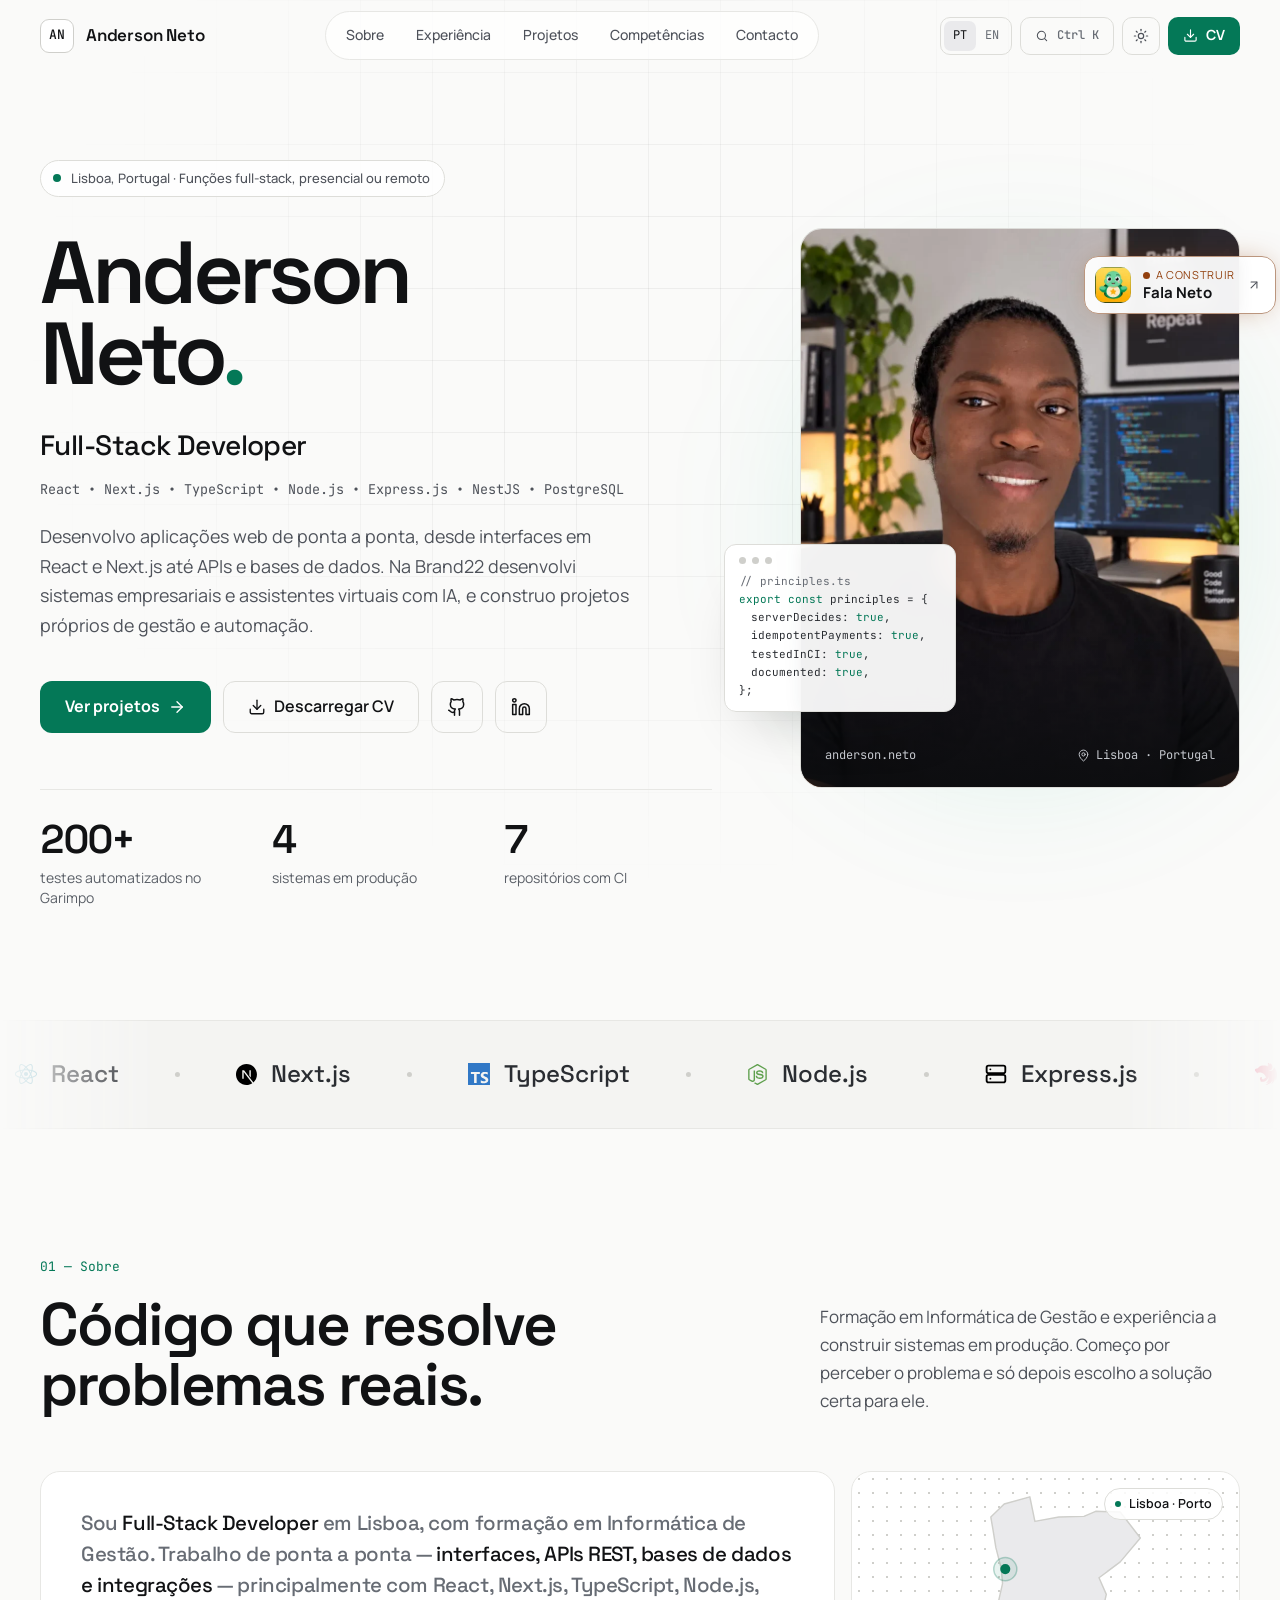
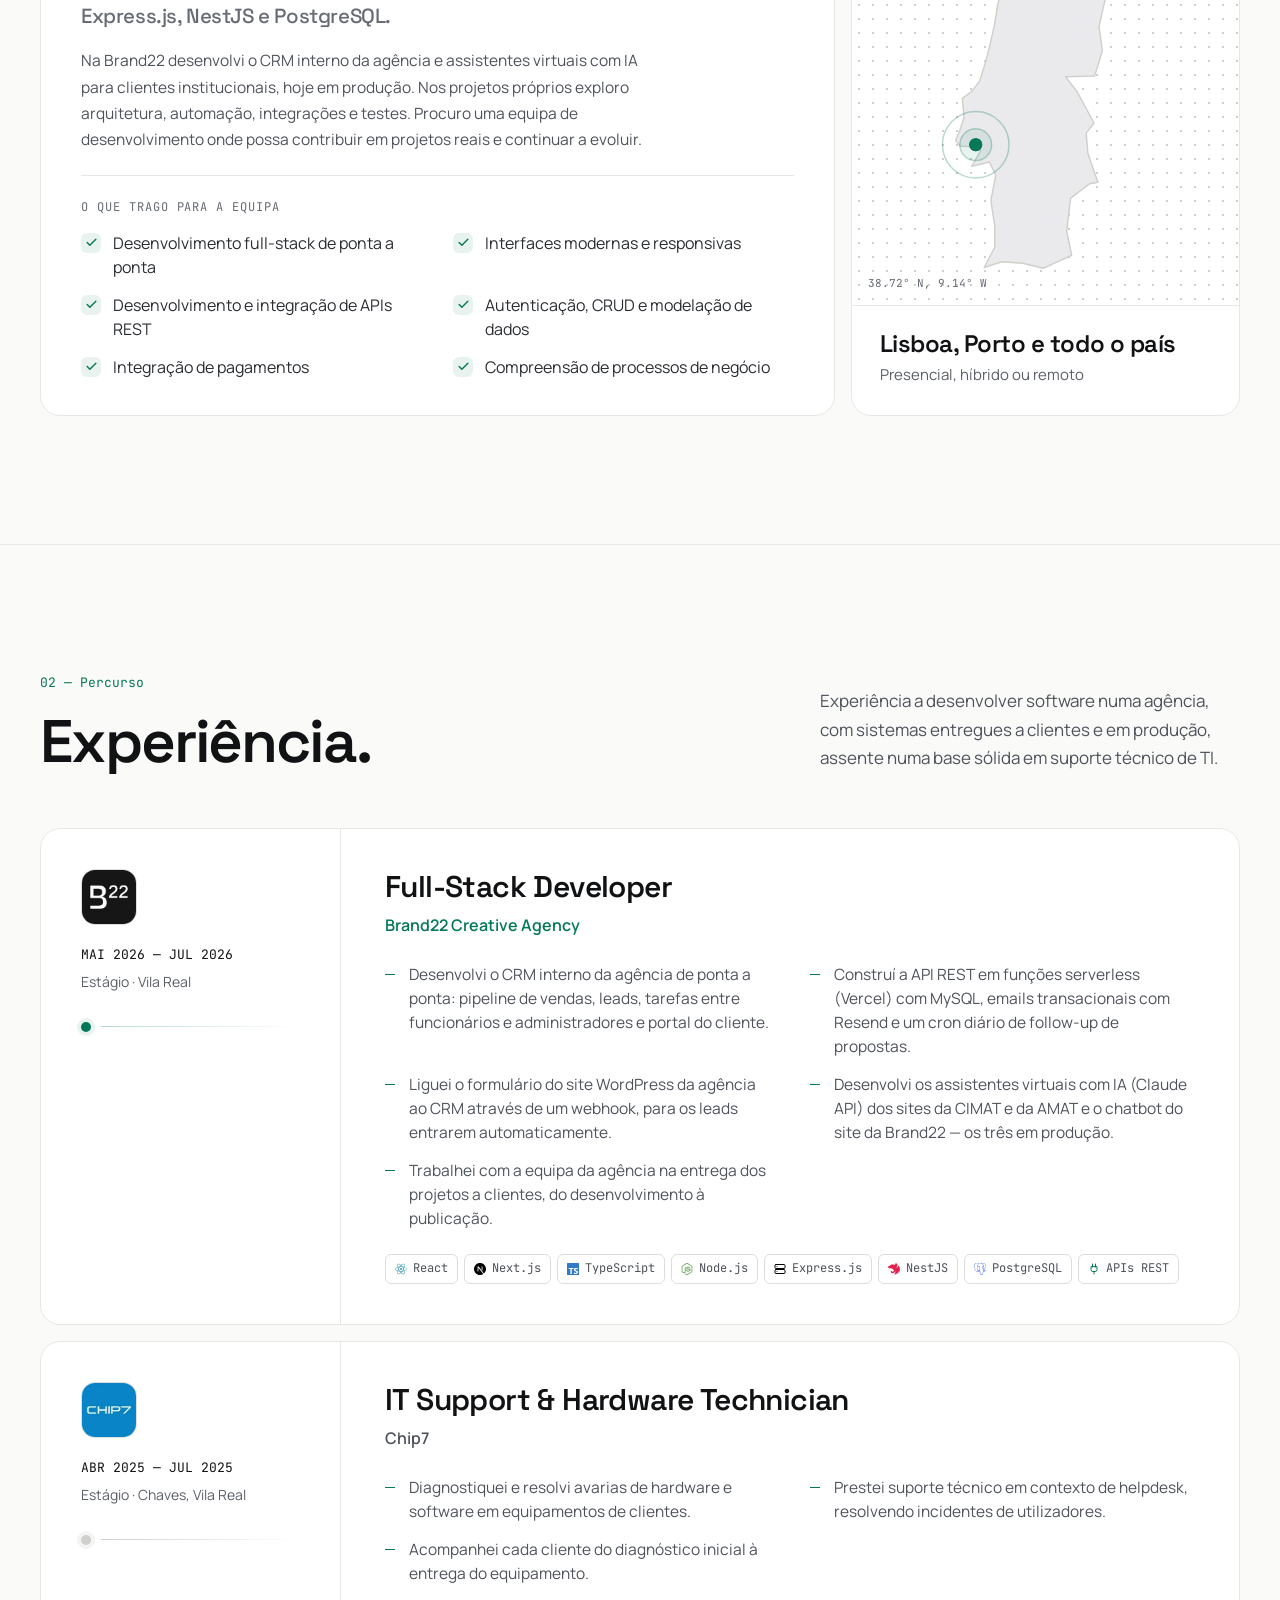
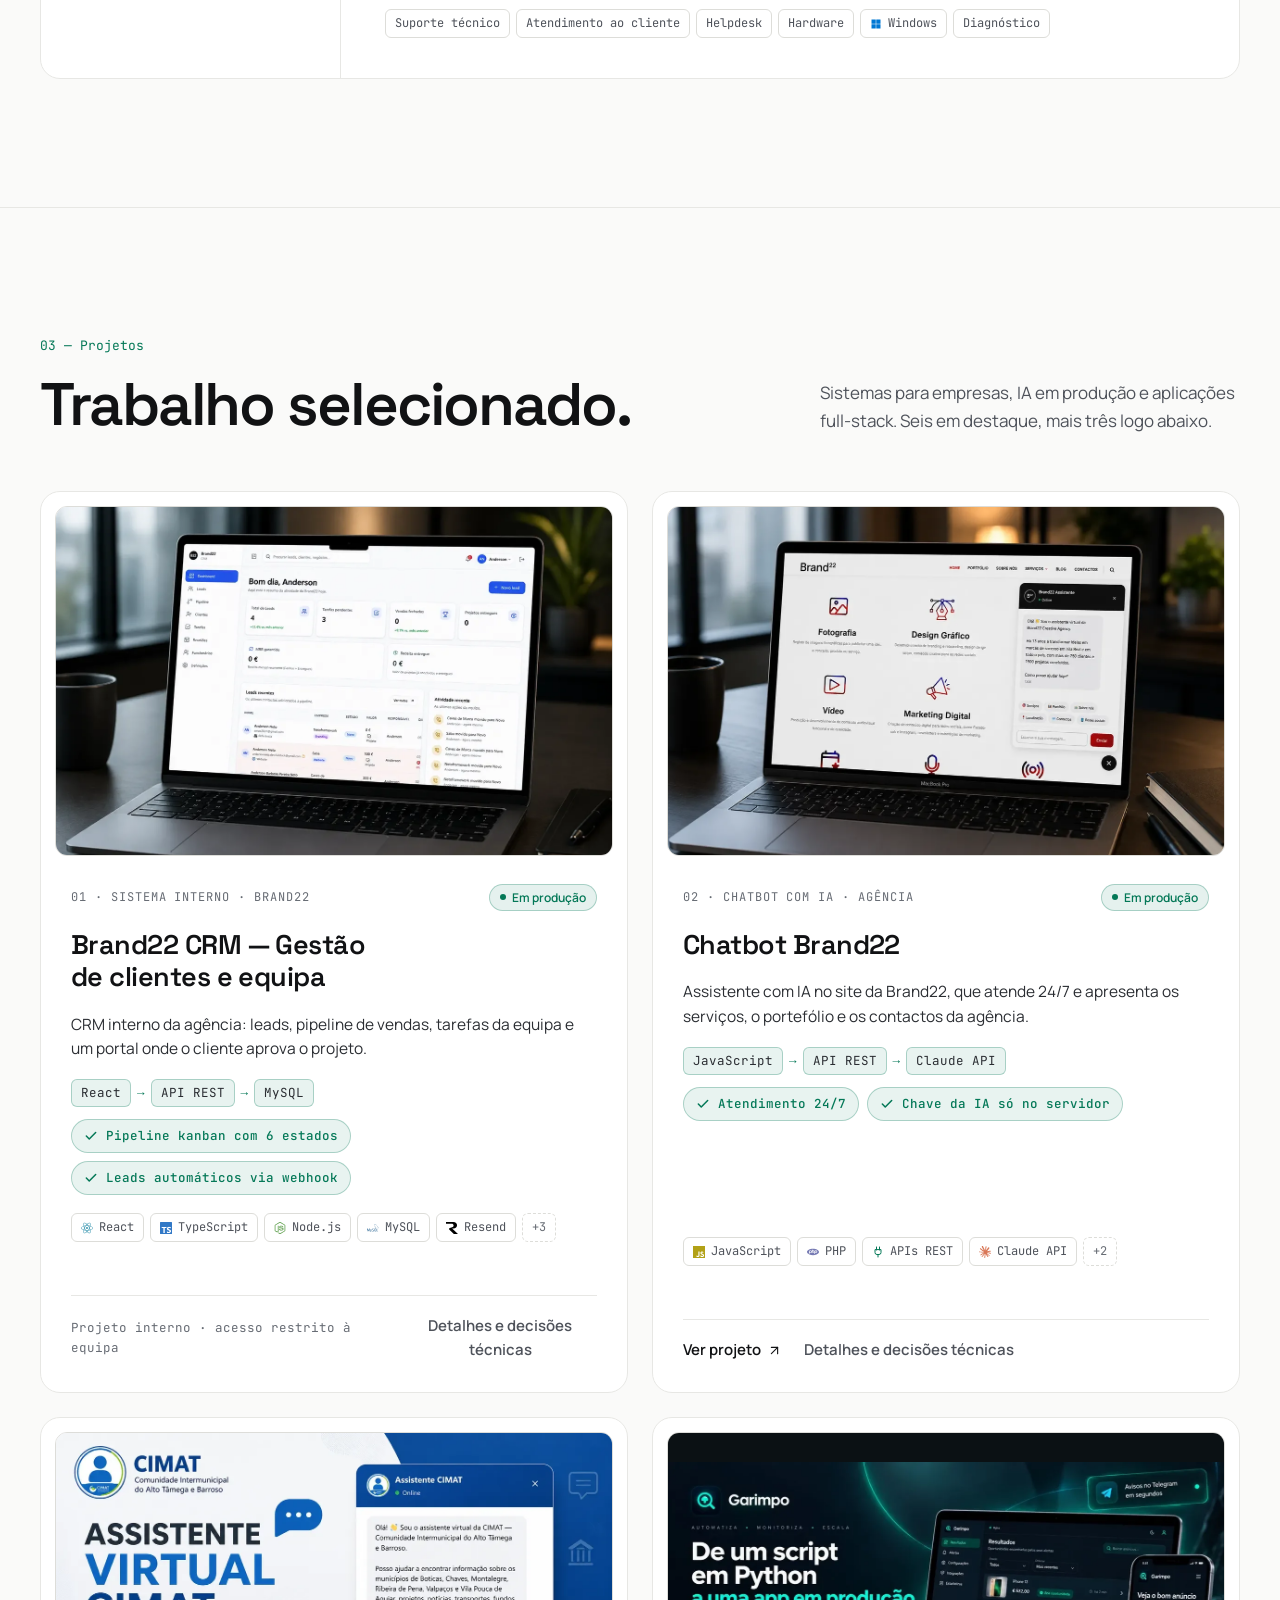
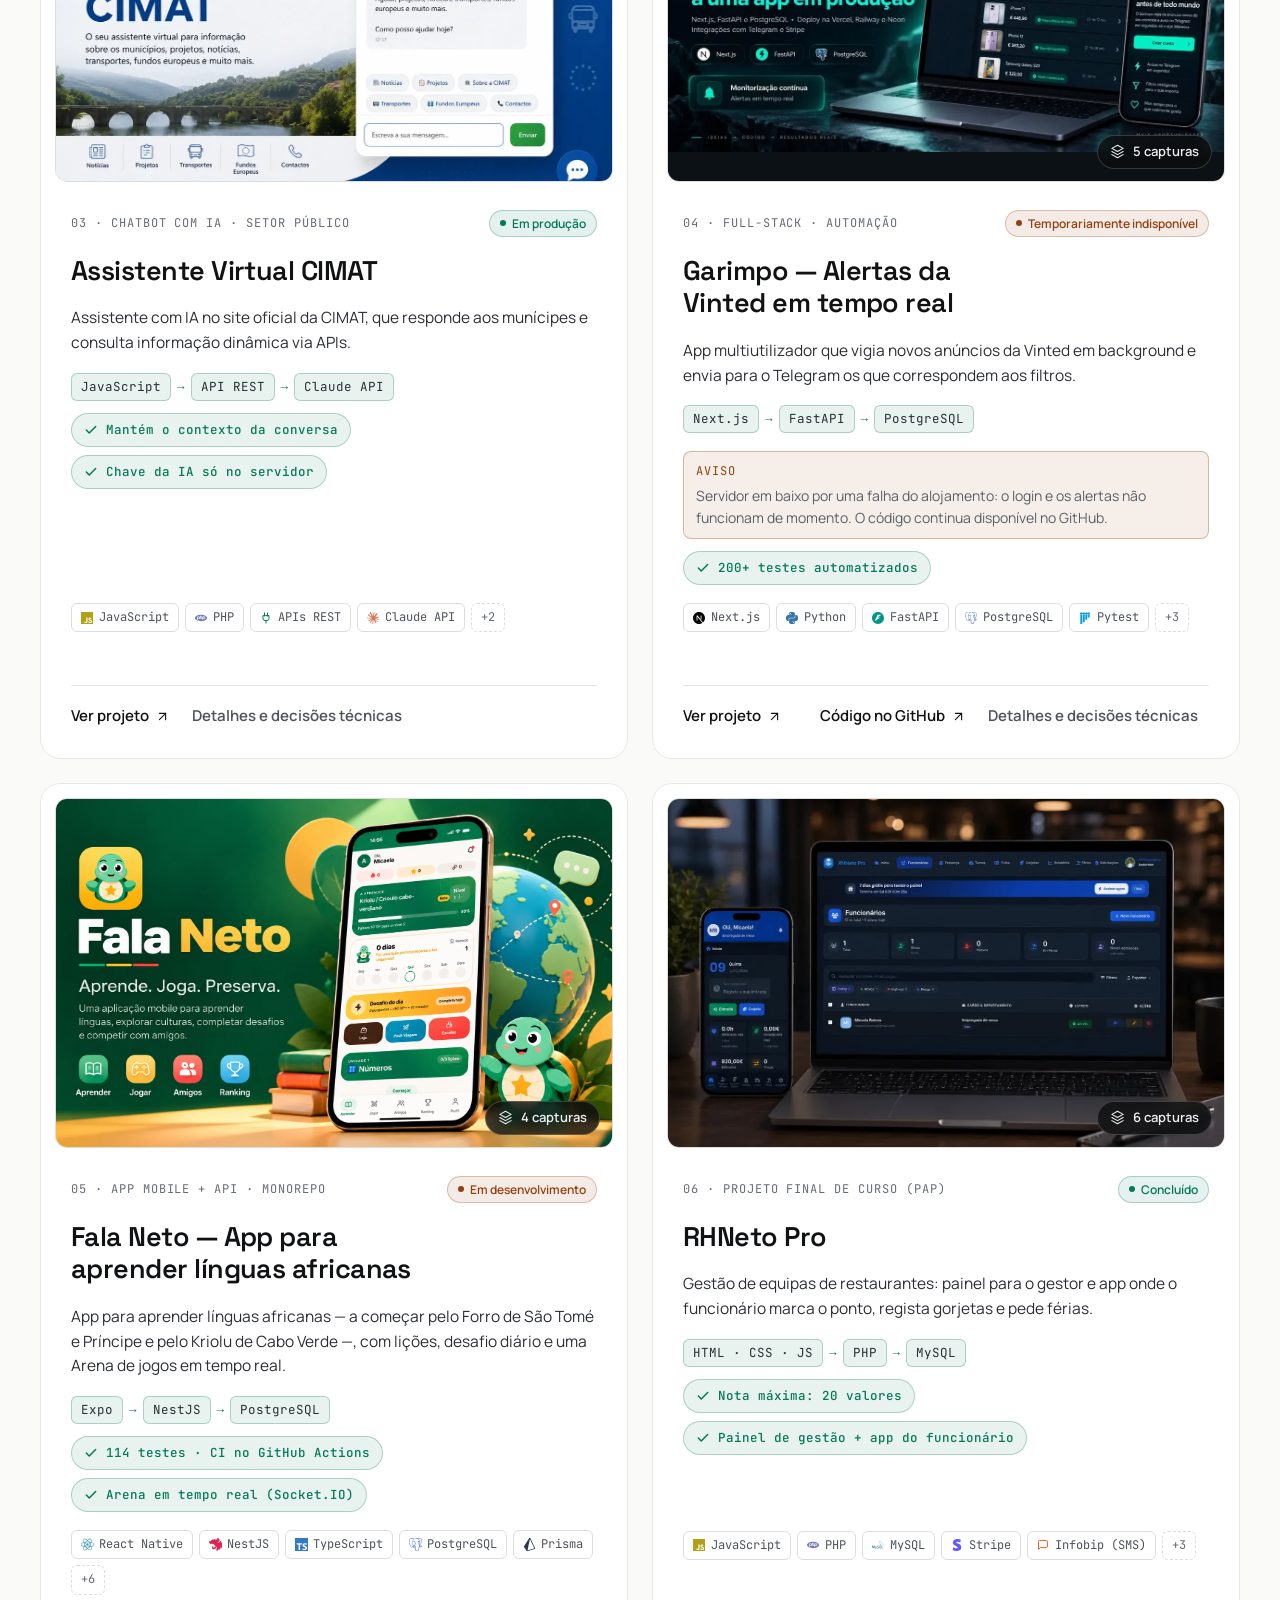
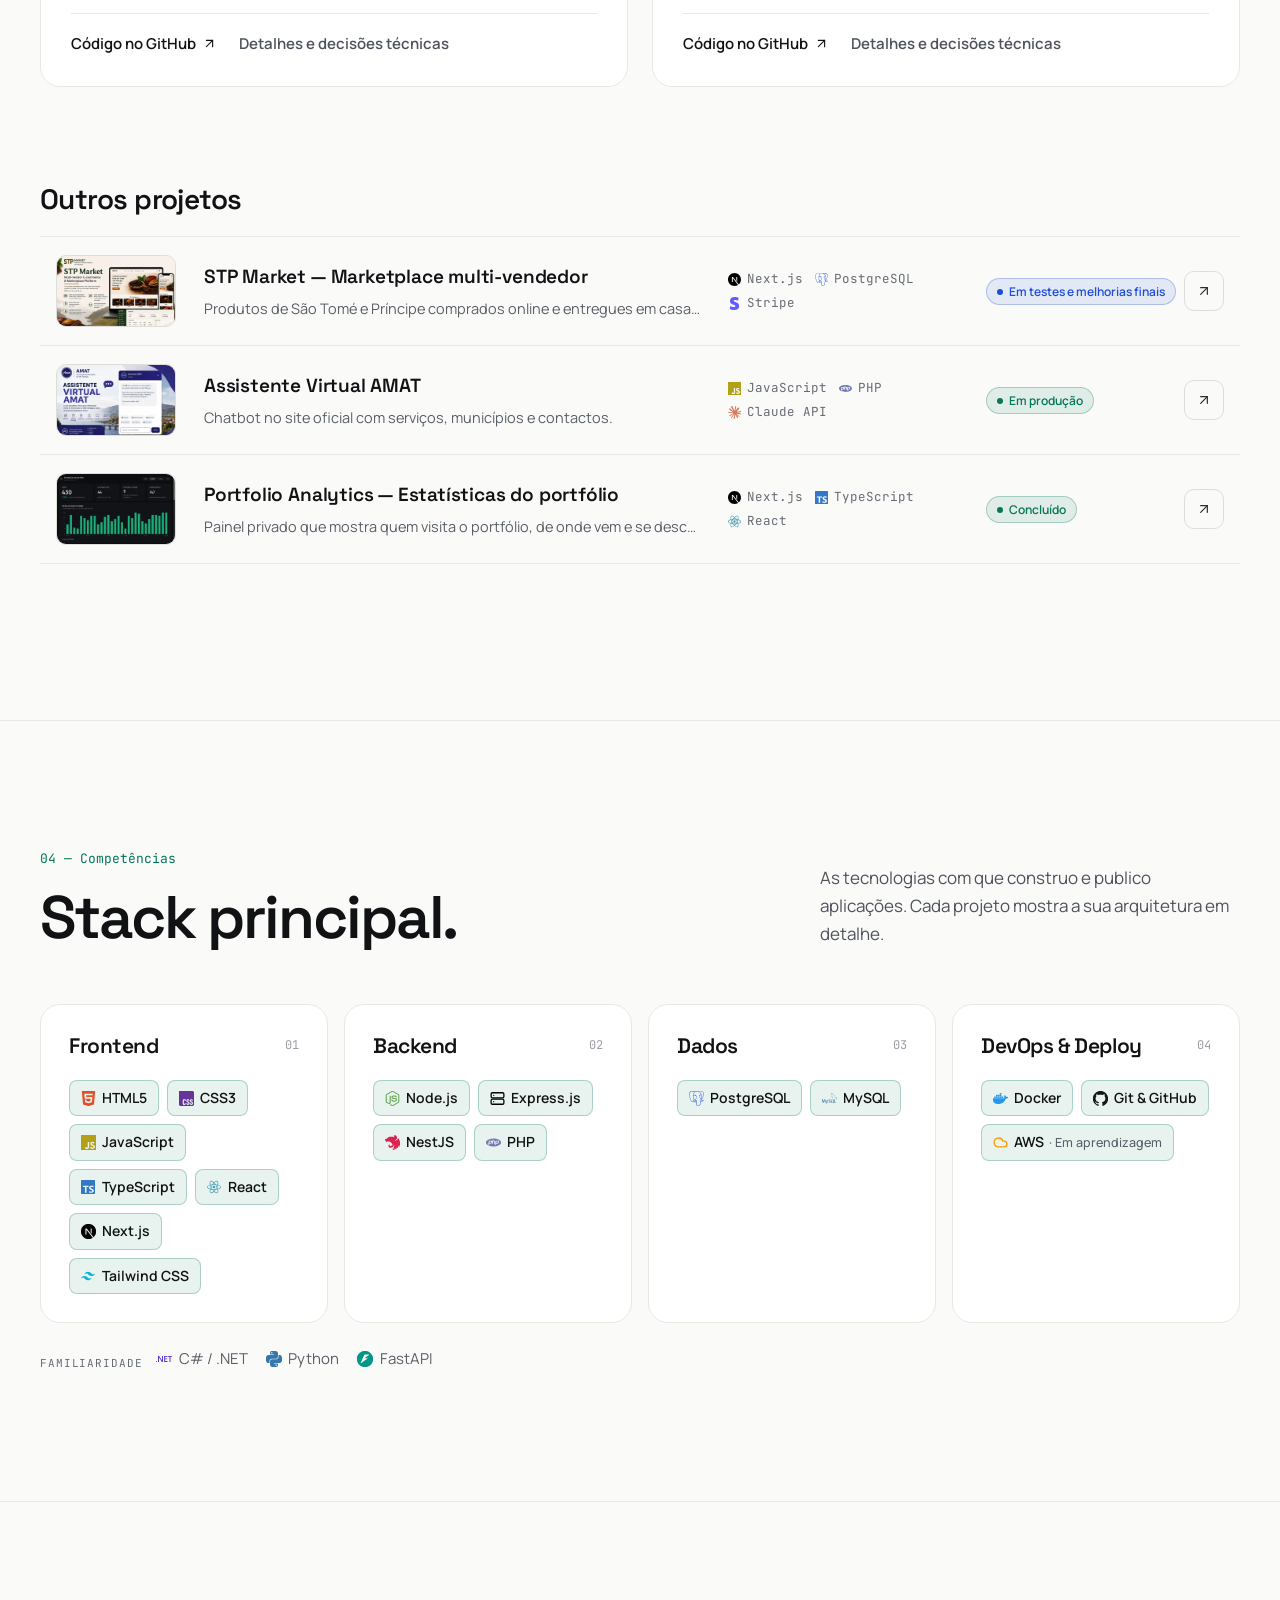
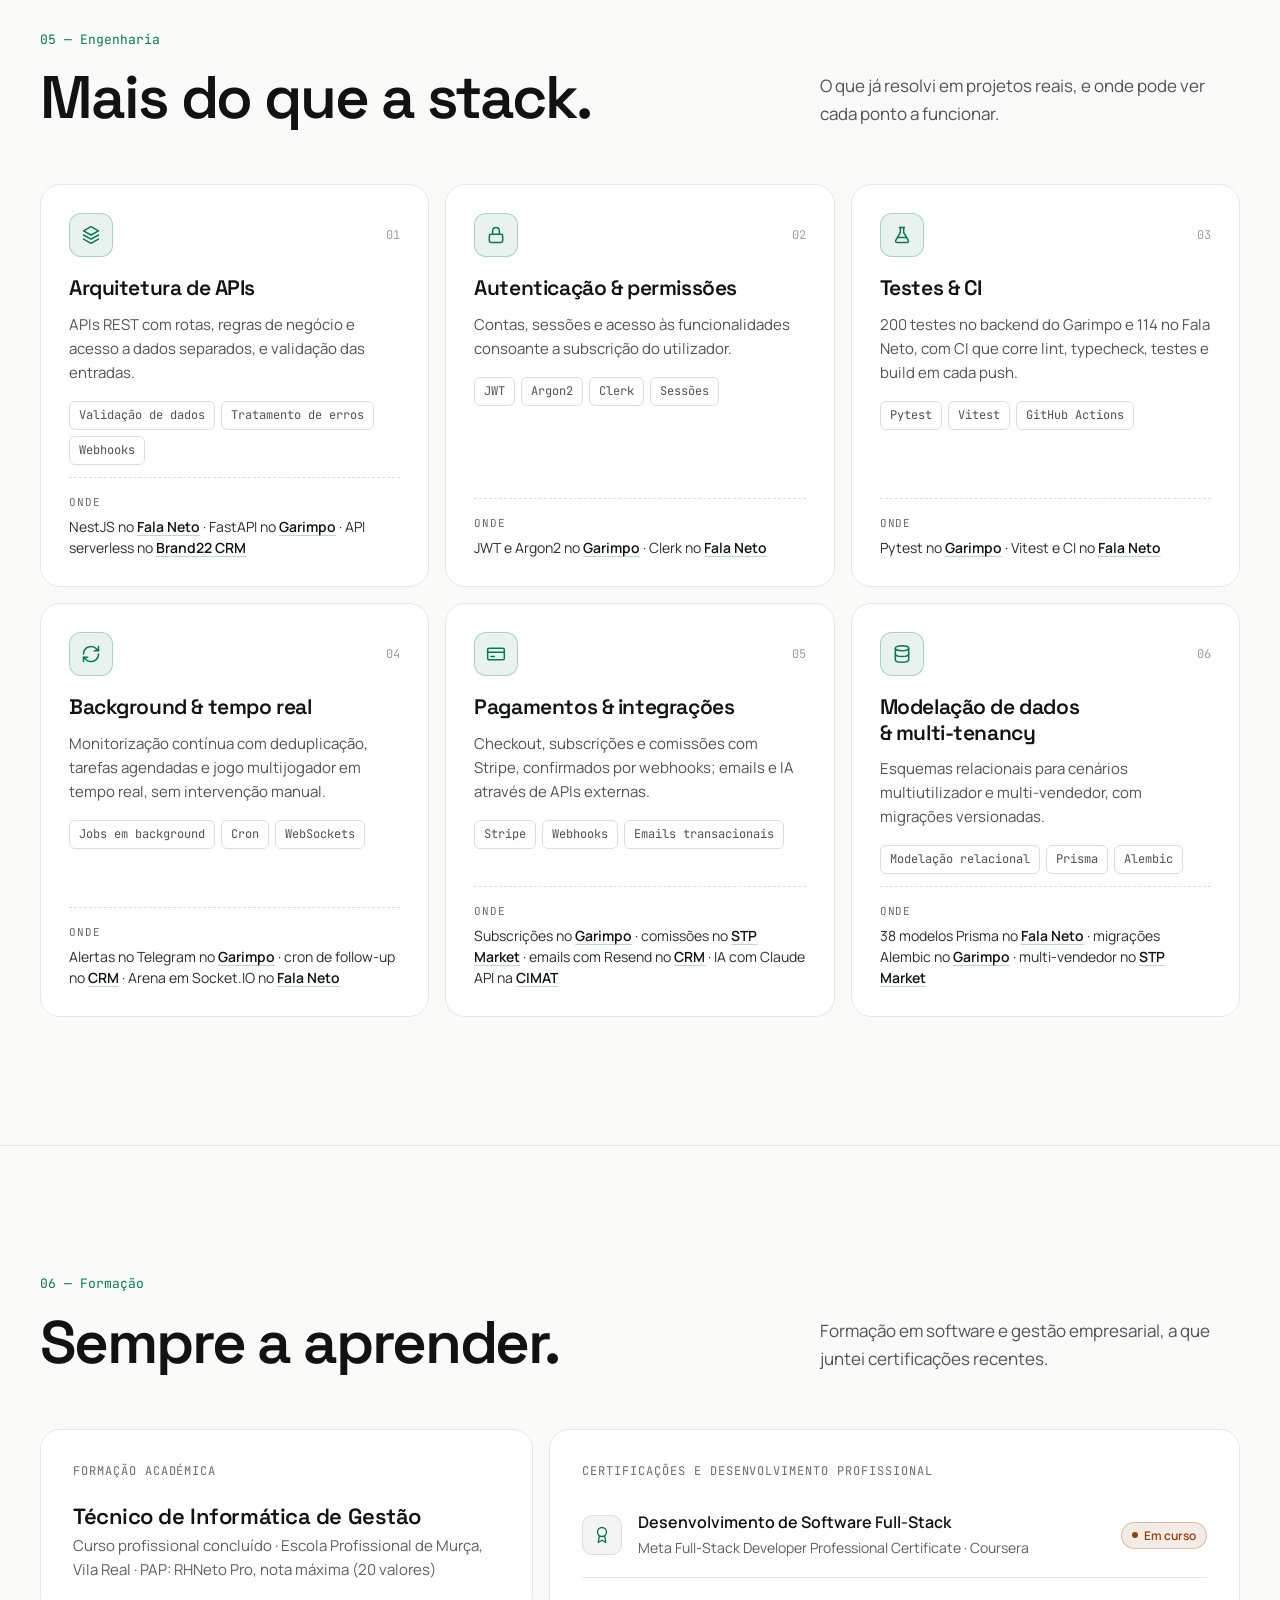
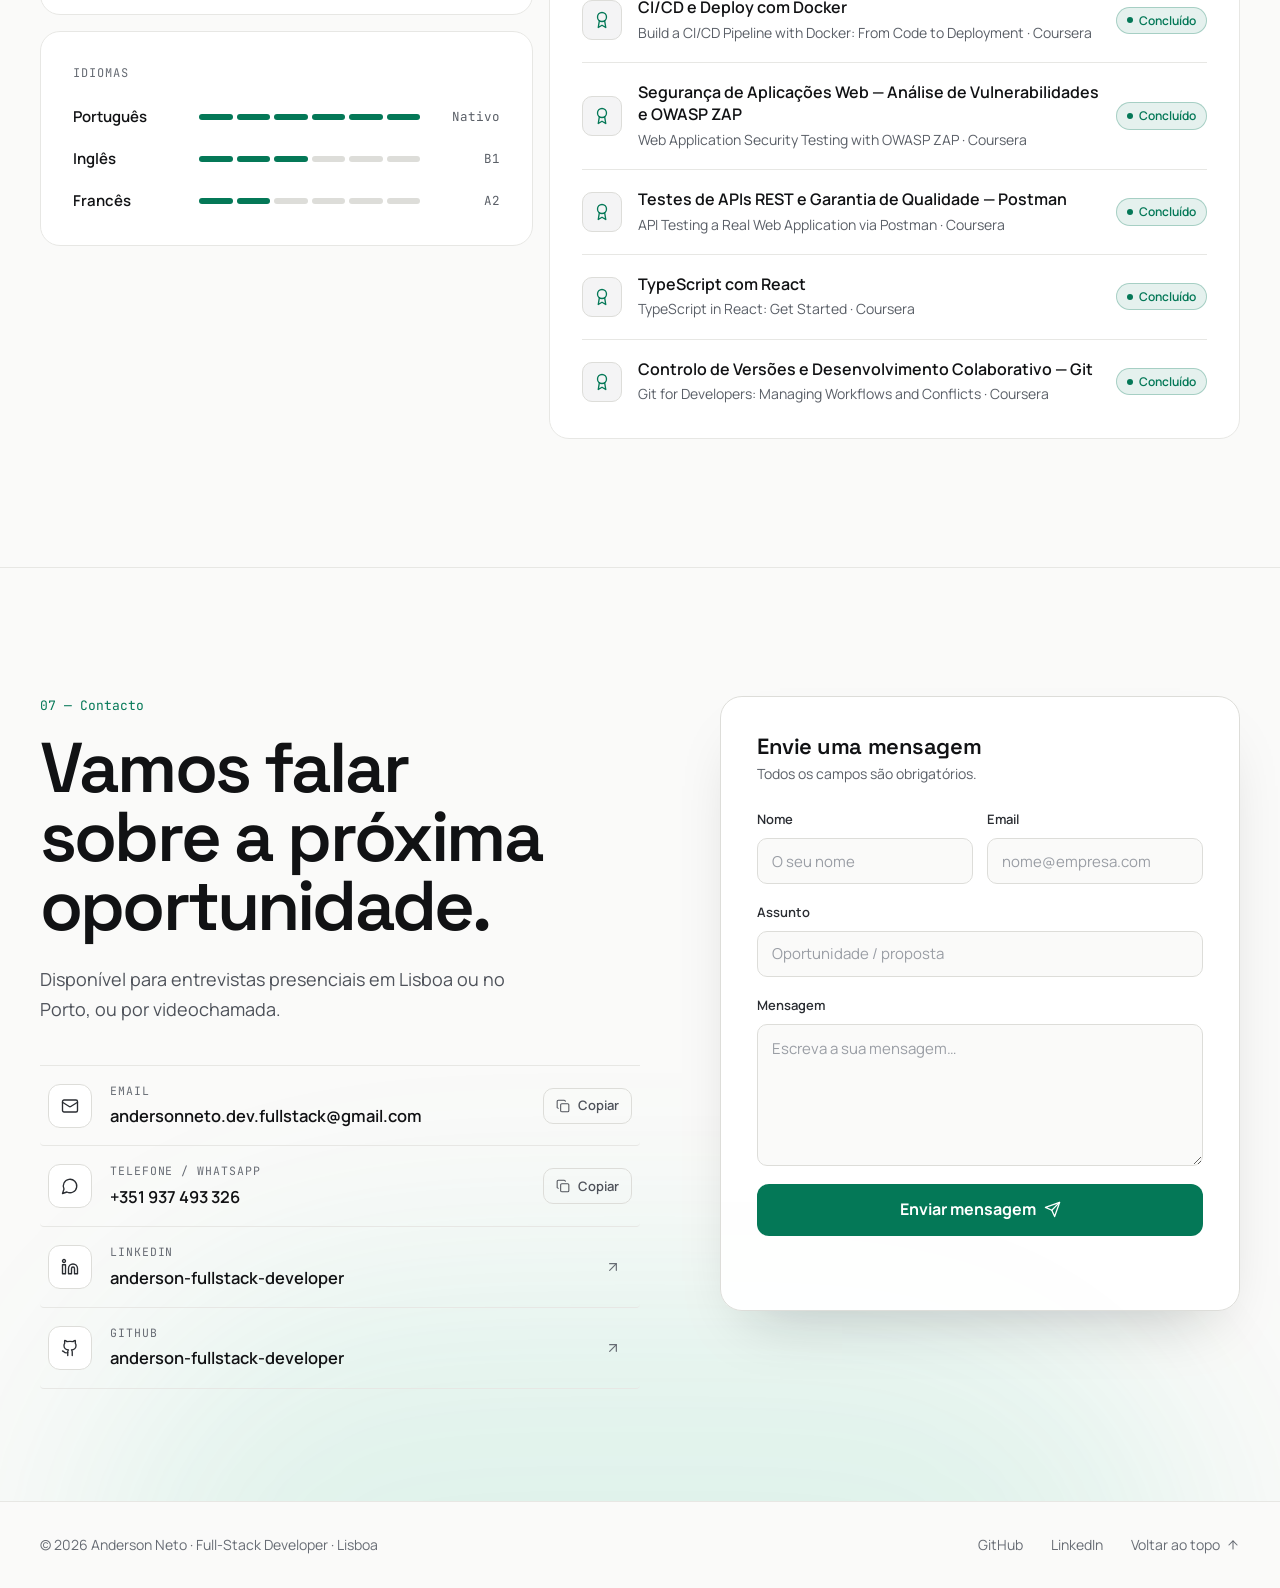
==== commit 0c6c00a8: "Hero com tom mais sénior: sem saudação, princípios de engenharia no cartão de código e métrica de re" ====
--- a/index.html
+++ b/index.html
@@ -154,10 +154,8 @@
         <div class="hero-copy">
           <p class="status-pill hero-in" style="--d:0">
             <span class="pulse-dot" aria-hidden="true"></span>
-            Lisboa, Portugal · Disponível para oportunidades em todo o país
+            Lisboa, Portugal · Funções full-stack, presencial ou remoto
           </p>
-
-          <p class="hero-greeting hero-in" style="--d:1">Olá, sou</p>
 
           <h1 id="heroTitle" class="hero-title">
             <span class="hero-word" style="--d:1">Anderson</span>
@@ -186,7 +184,7 @@
           </div>
 
           <ul class="metrics hero-in" style="--d:6">
-            <li><strong data-count="200" data-suffix="+">200+</strong><span>testes automatizados no Garimpo</span></li><li><strong data-count="4">4</strong><span>sistemas em produção</span></li><li><strong>2026</strong><span>experiência full-stack na Brand22</span></li>
+            <li><strong data-count="200" data-suffix="+">200+</strong><span>testes automatizados no Garimpo</span></li><li><strong data-count="4">4</strong><span>sistemas em produção</span></li><li><strong data-count="7">7</strong><span>repositórios com CI</span></li>
           </ul>
         </div>
 
@@ -219,13 +217,12 @@
           <div class="float-card float-code" aria-hidden="true">
             <span class="browser-dots"><i></i><i></i><i></i></span>
             <code>
-              <span class="c-comment">// anderson.ts</span>
-              <span><span class="c-key">const</span> anderson = {</span>
-              <span class="c-indent">role: <span class="c-str">"Full-Stack Dev"</span>,</span>
-              <span class="c-indent">stack: <span class="c-str">"Next.js + Node.js"</span>,</span>
-              <span class="c-indent">tests: <span class="c-str">"200+"</span>,</span>
-              <span class="c-indent">payments: <span class="c-str">"Stripe"</span>,</span>
-              <span class="c-indent">openToWork: <span class="c-key">true</span>,</span>
+              <span class="c-comment">// principles.ts</span>
+              <span><span class="c-key">export const</span> principles = {</span>
+              <span class="c-indent">serverDecides: <span class="c-key">true</span>,</span>
+              <span class="c-indent">idempotentPayments: <span class="c-key">true</span>,</span>
+              <span class="c-indent">testedInCI: <span class="c-key">true</span>,</span>
+              <span class="c-indent">documented: <span class="c-key">true</span>,</span>
               <span>};</span>
             </code>
           </div>
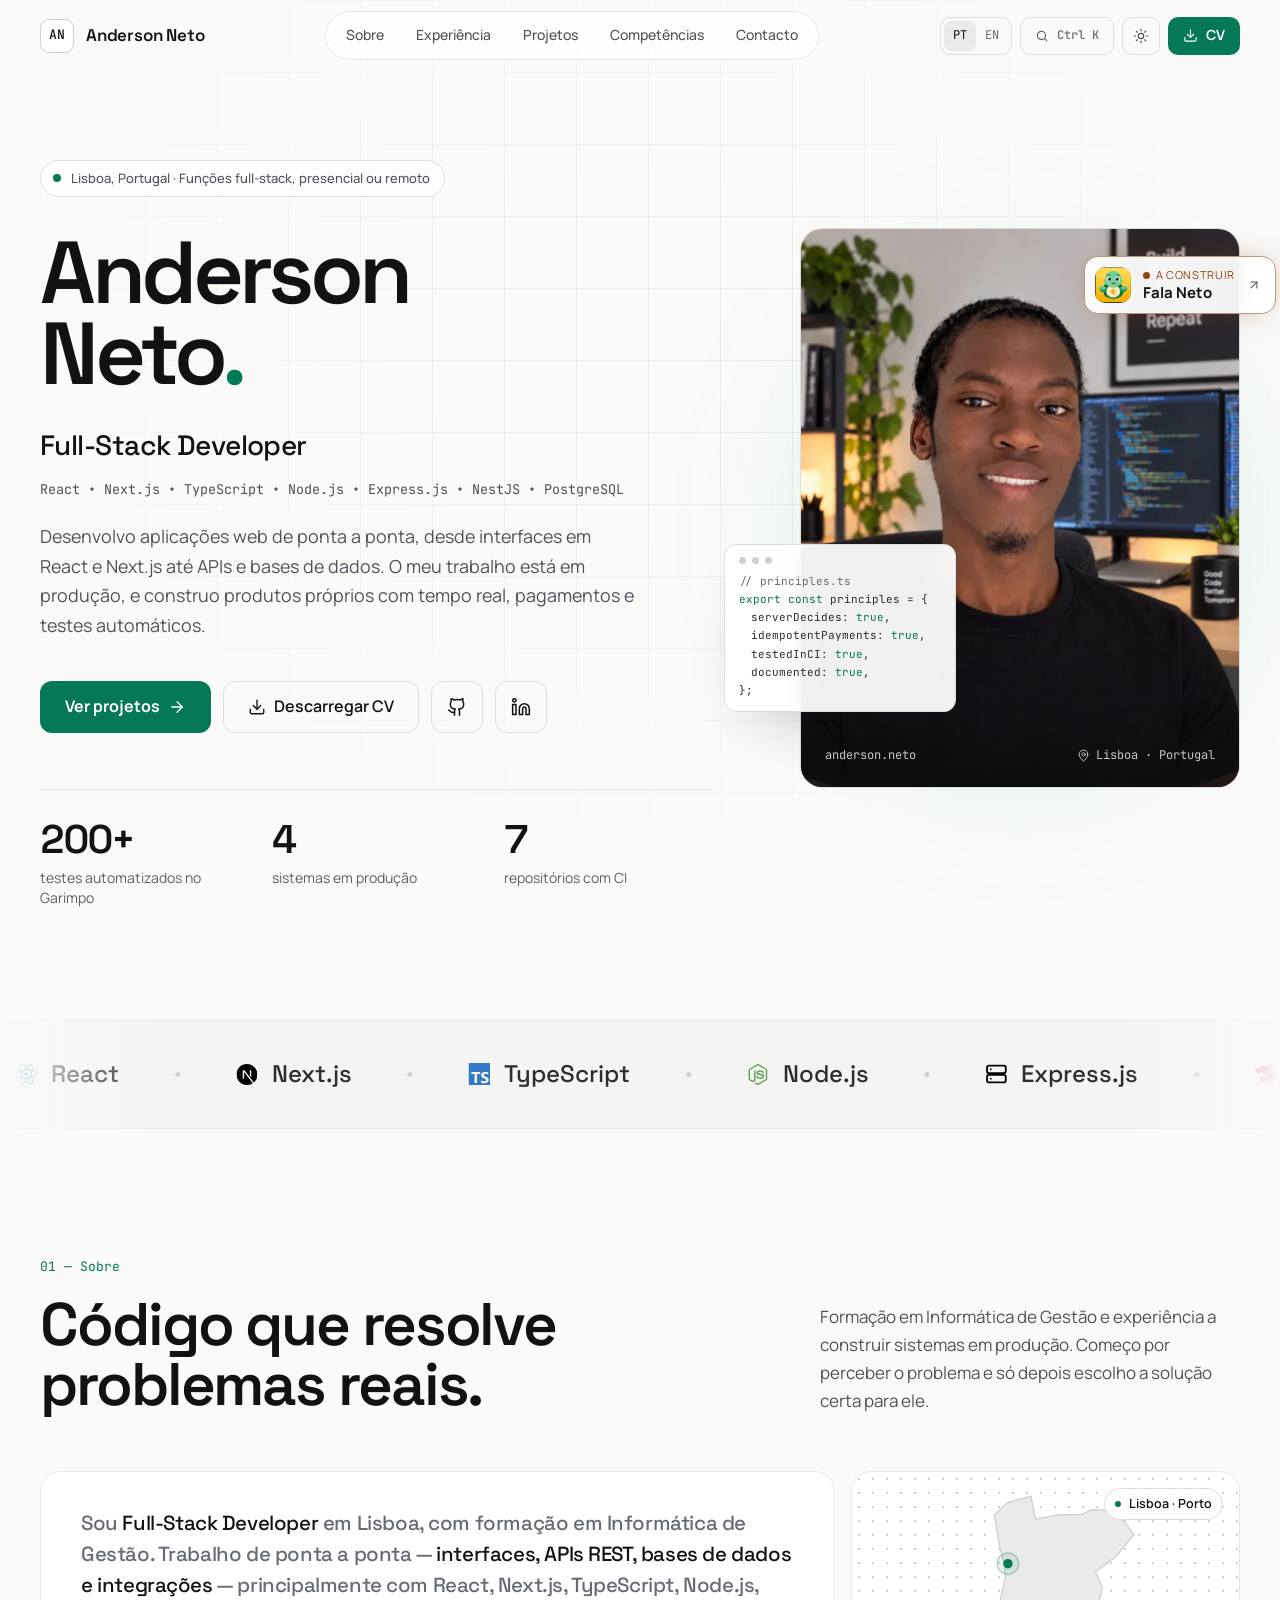
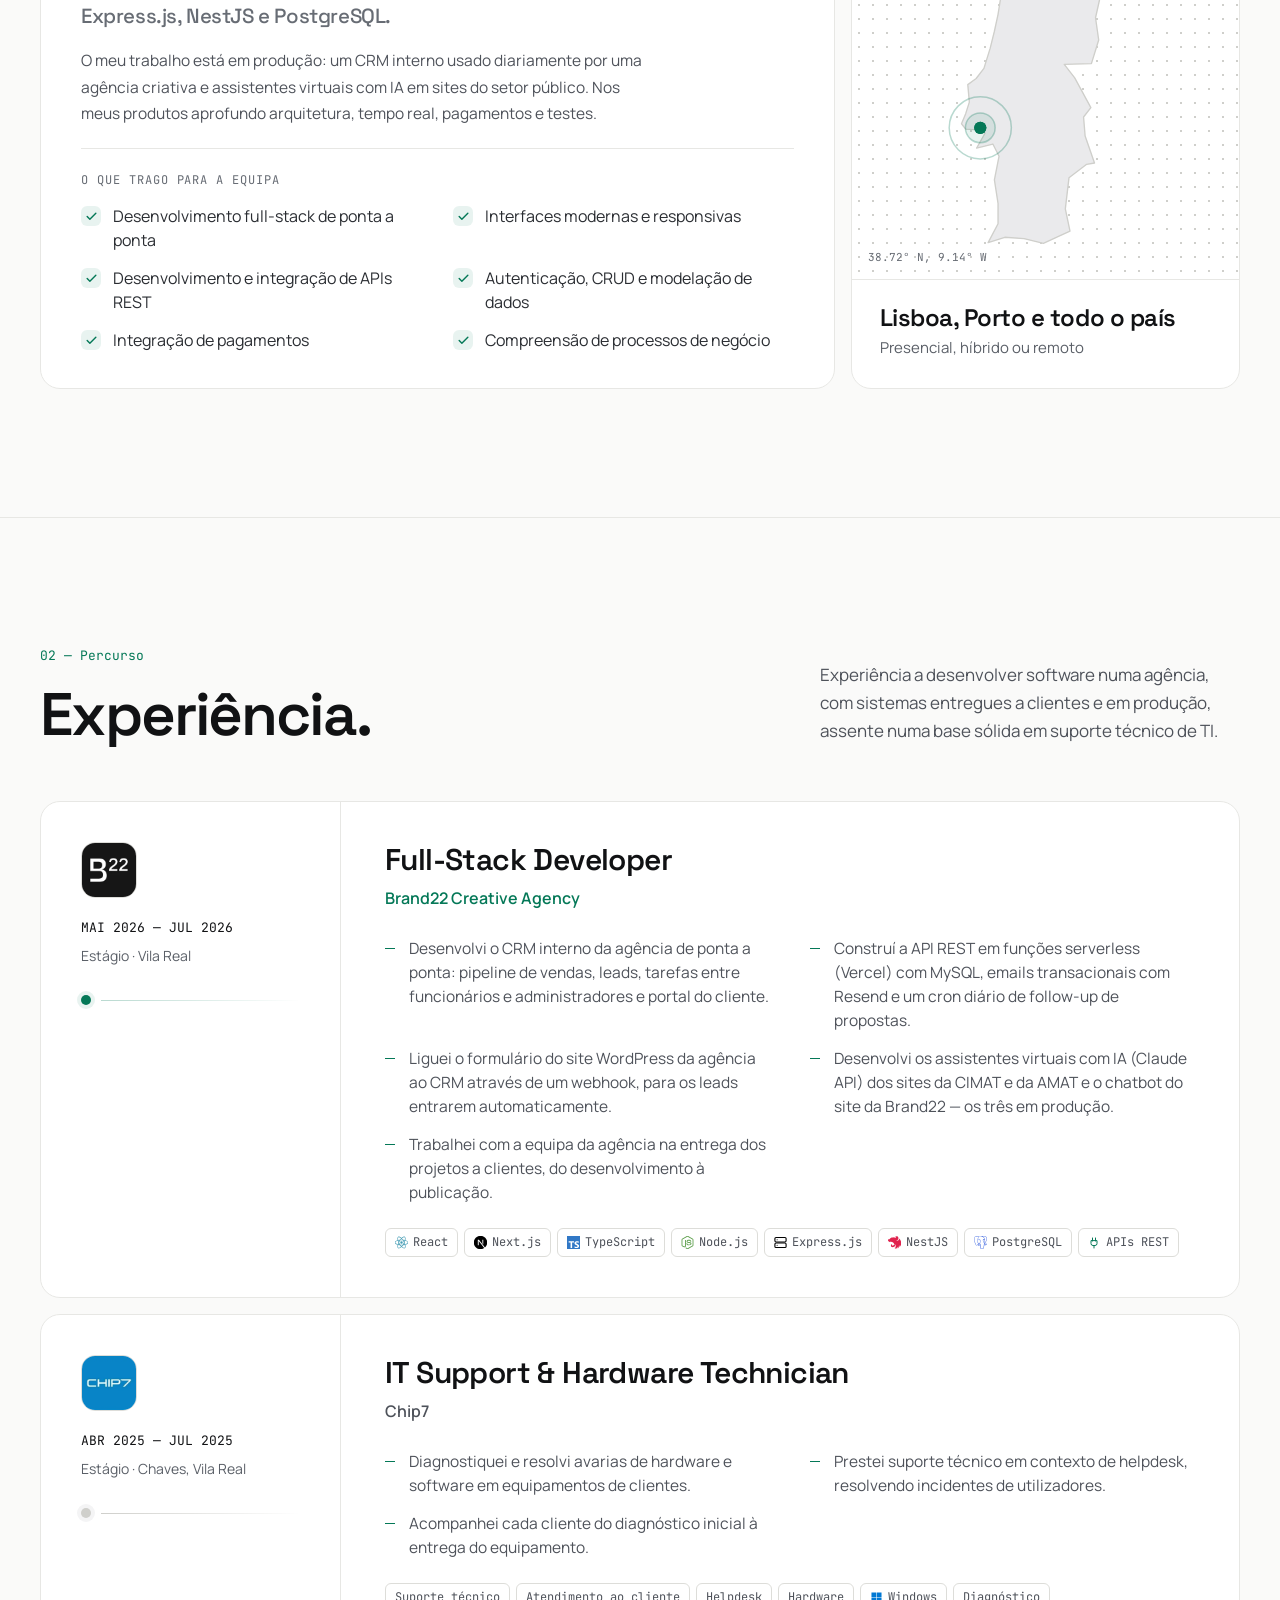
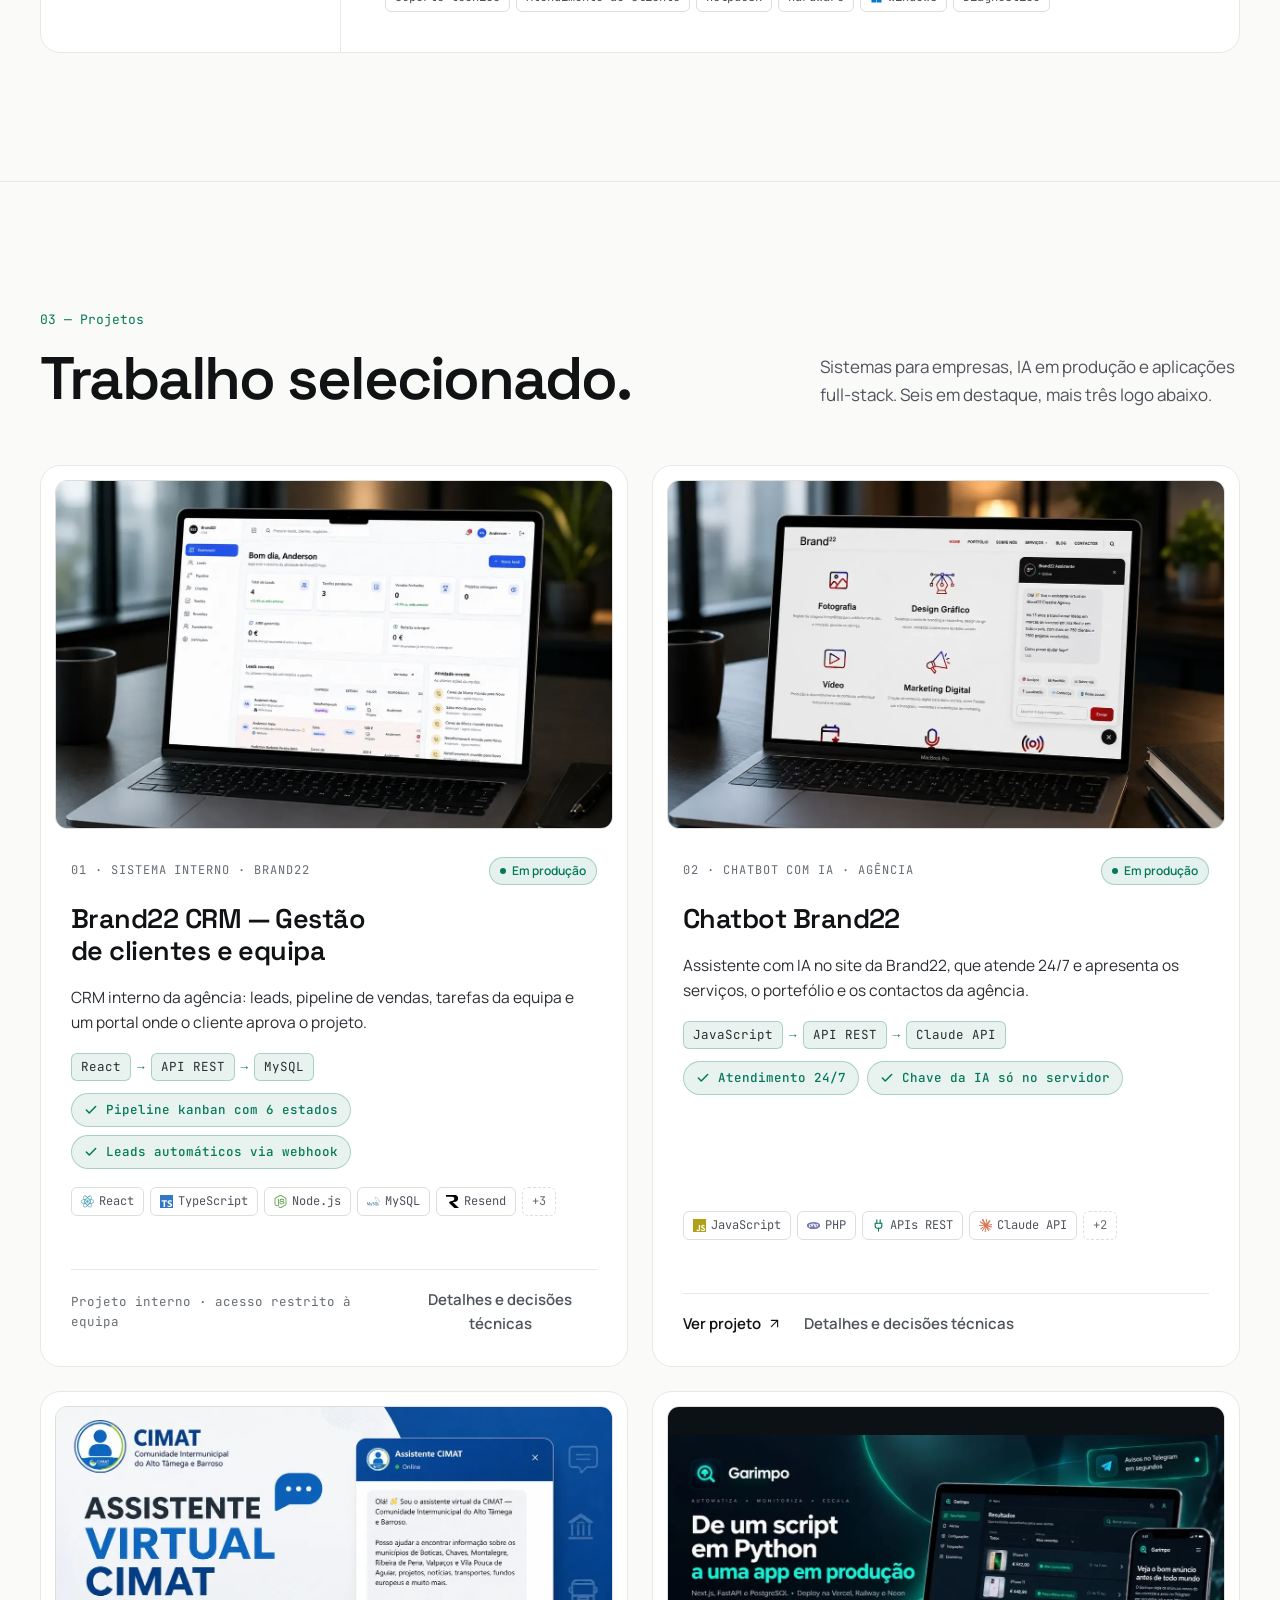
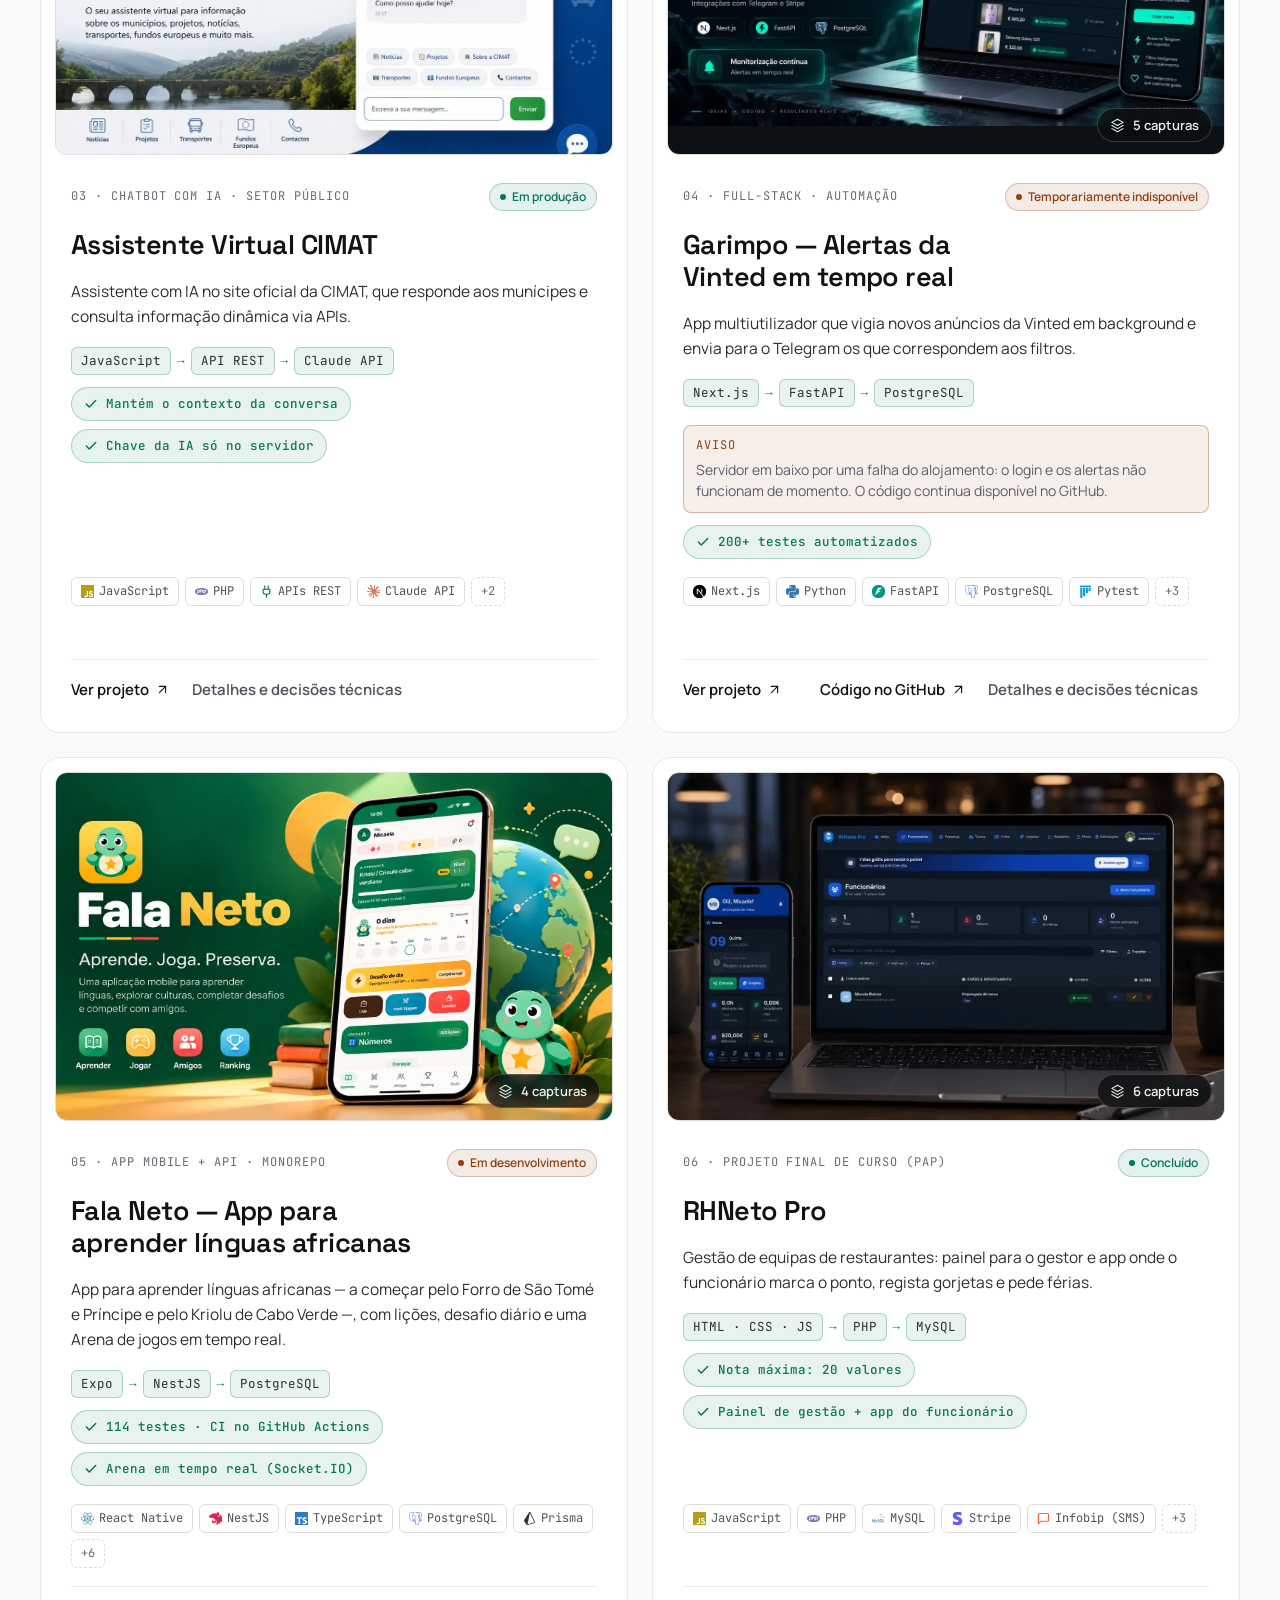
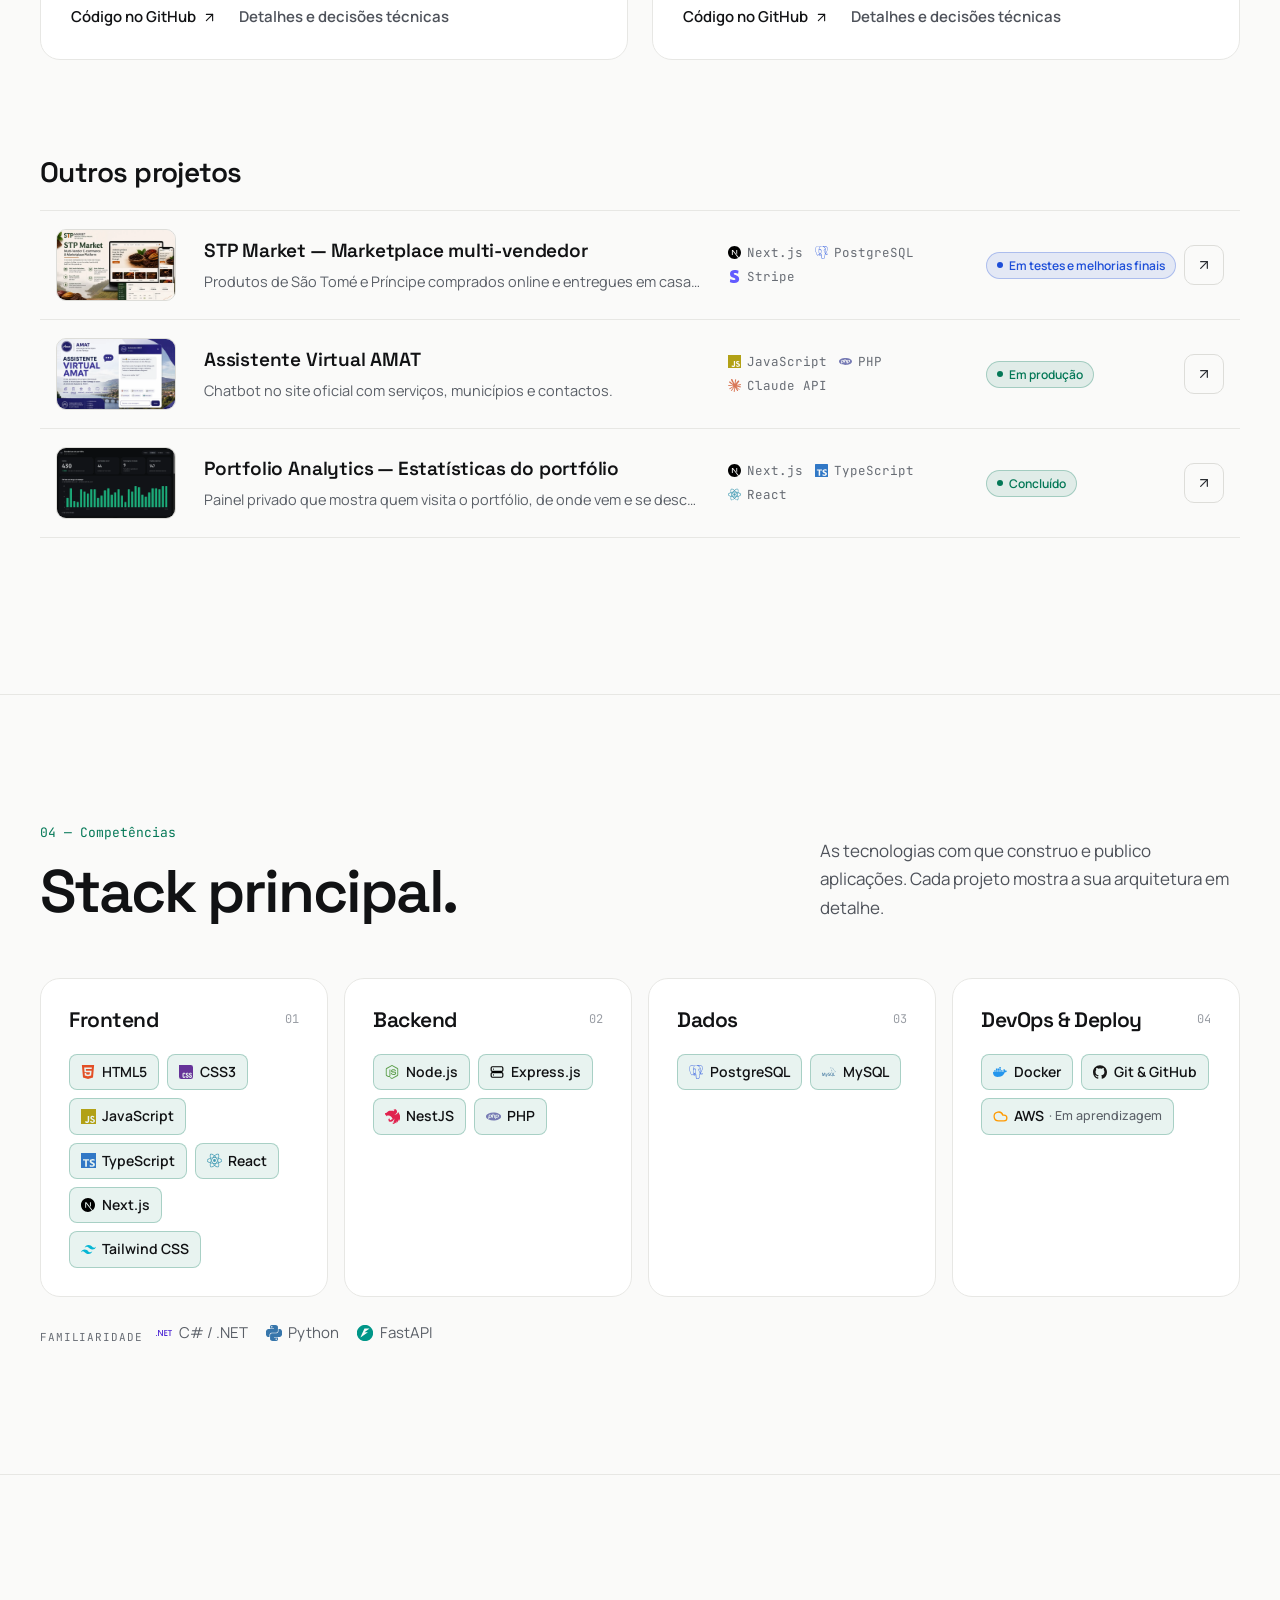
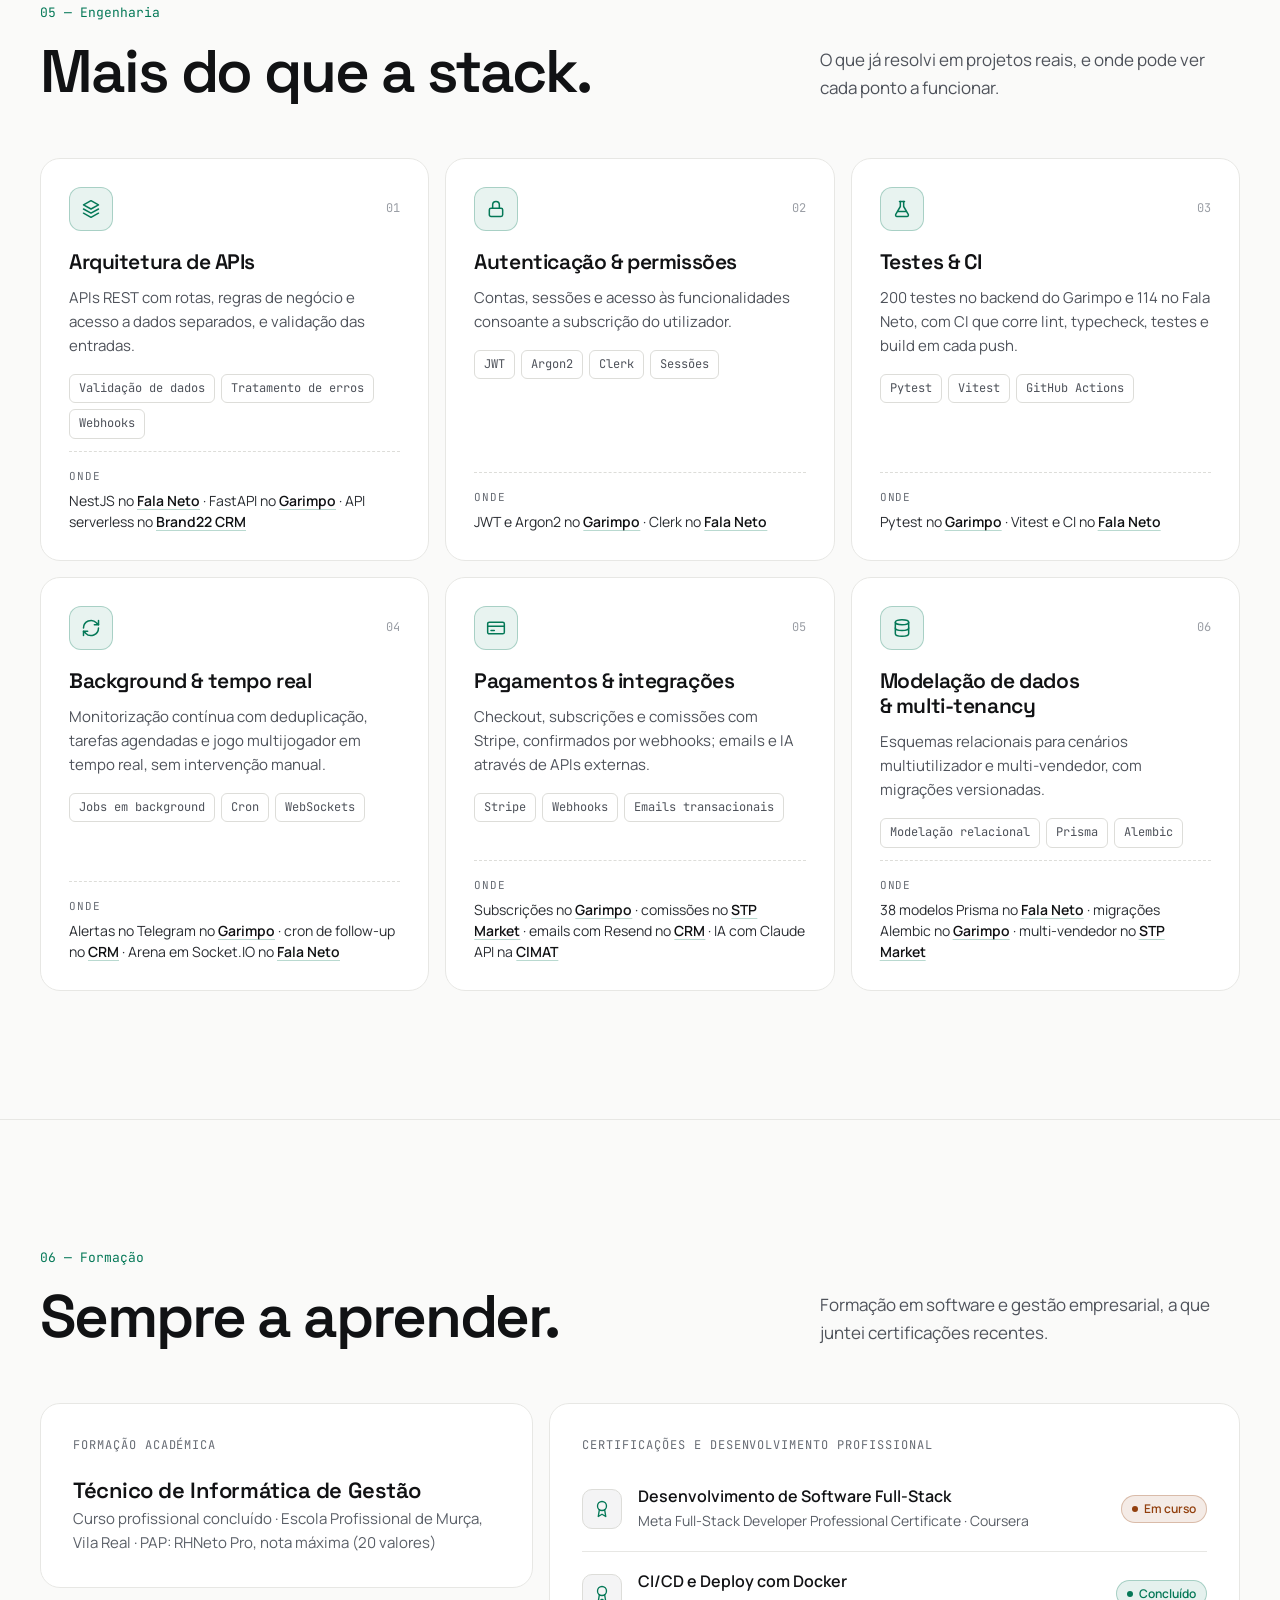
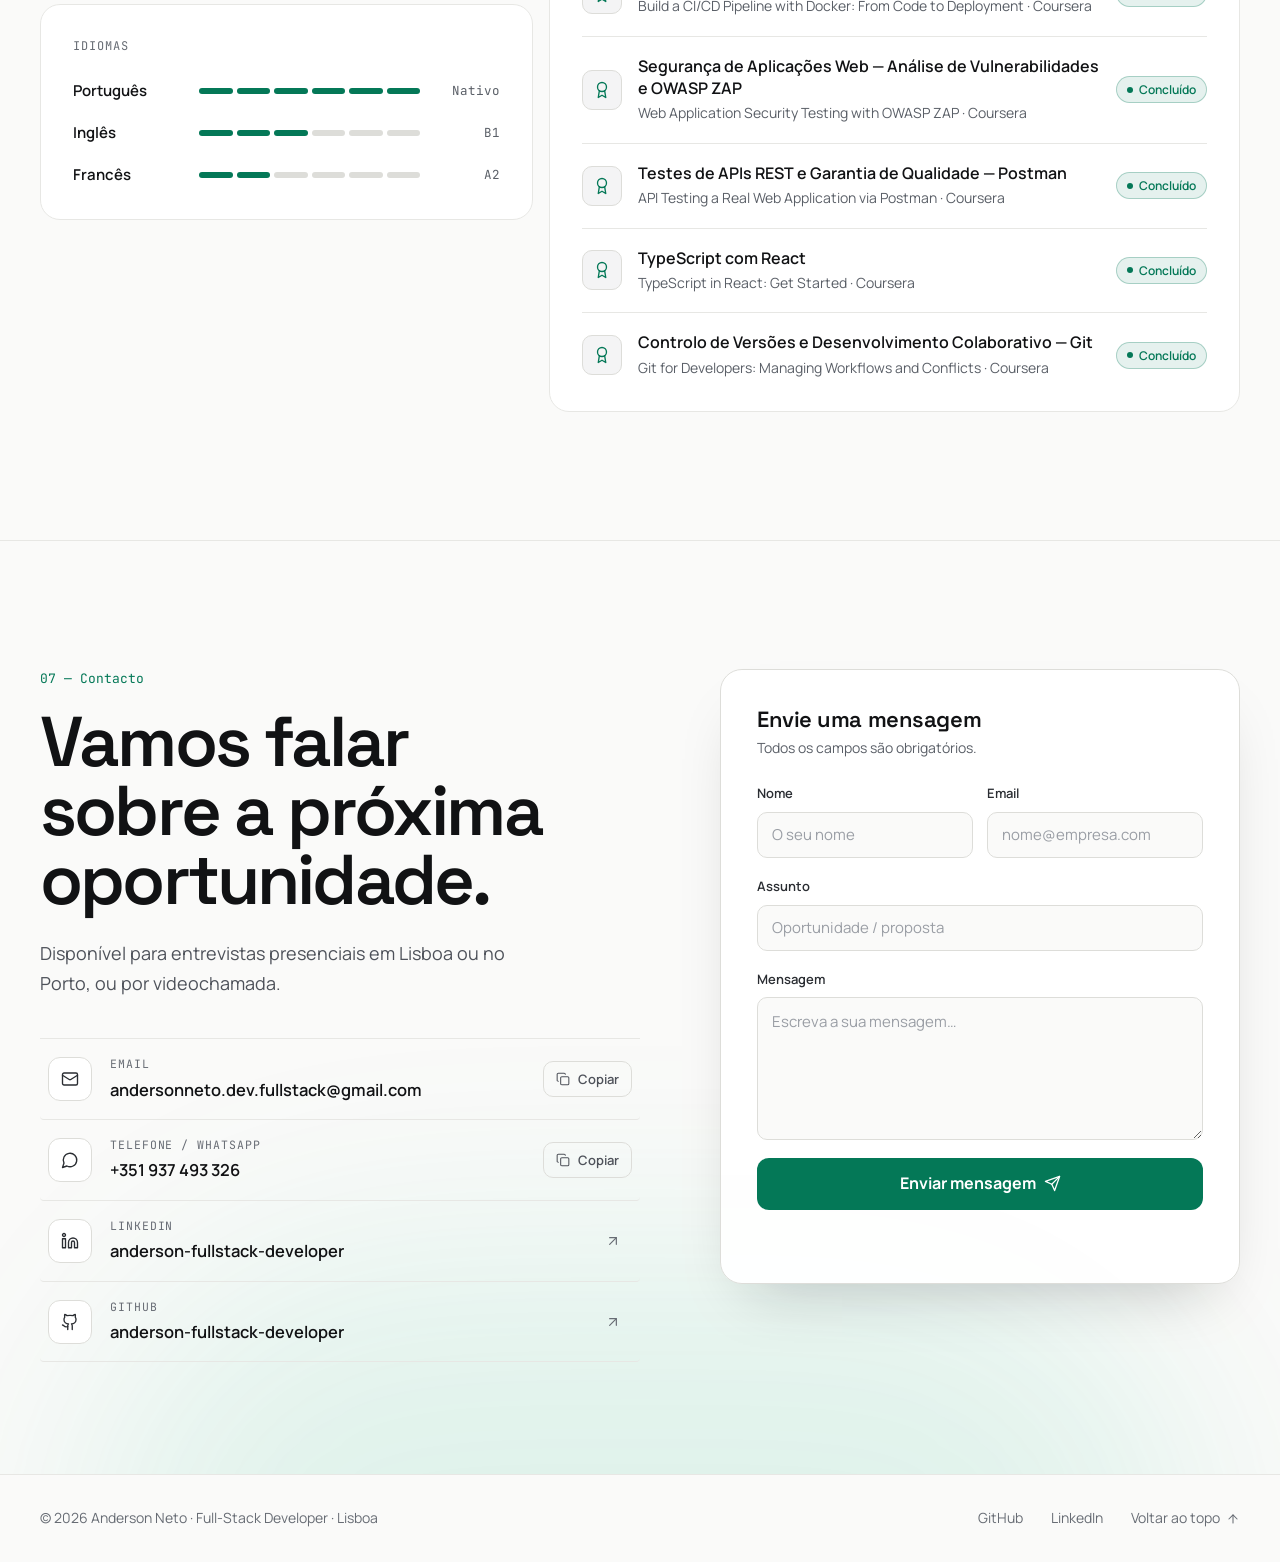
==== commit f5c0266b: "Resumo sem o nome da Brand22 (fica na Experiência) e sem a frase de procura de equipa" ====
--- a/index.html
+++ b/index.html
@@ -5,7 +5,7 @@
   <meta name="viewport" content="width=device-width, initial-scale=1.0">
 
   <title>Anderson Neto | Full-Stack Developer</title>
-  <meta name="description" content="Portfólio de Anderson Neto, Full-Stack Developer em Lisboa: React, Next.js, TypeScript e Node.js. CRM interno e assistentes com IA em produção desenvolvidos na Brand22.">
+  <meta name="description" content="Portfólio de Anderson Neto, Full-Stack Developer em Lisboa: React, Next.js, TypeScript e Node.js. CRM interno e assistentes com IA em produção.">
   <meta name="author" content="Anderson Neto">
   <meta name="robots" content="index, follow">
   <meta name="theme-color" content="#0C0D0F" media="(prefers-color-scheme: dark)">
@@ -18,7 +18,7 @@
 
   <meta property="og:type" content="website">
   <meta property="og:title" content="Anderson Neto | Full-Stack Developer">
-  <meta property="og:description" content="CRM interno e assistentes com IA em produção, desenvolvidos na Brand22. React, Next.js, TypeScript e Node.js.">
+  <meta property="og:description" content="CRM interno e assistentes com IA em produção. React, Next.js, TypeScript e Node.js.">
   <meta property="og:url" content="https://andersonneto.gt.tc/">
   <meta property="og:site_name" content="Anderson Neto">
   <meta property="og:image" content="https://andersonneto.gt.tc/assets/img/og-image.png">
@@ -29,7 +29,7 @@
   <meta property="og:locale:alternate" content="en_US">
   <meta name="twitter:card" content="summary_large_image">
   <meta name="twitter:title" content="Anderson Neto | Full-Stack Developer">
-  <meta name="twitter:description" content="CRM interno e assistentes com IA em produção, desenvolvidos na Brand22. React, Next.js, TypeScript e Node.js.">
+  <meta name="twitter:description" content="CRM interno e assistentes com IA em produção. React, Next.js, TypeScript e Node.js.">
   <meta name="twitter:image" content="https://andersonneto.gt.tc/assets/img/og-image.png">
 
   <script>
@@ -163,7 +163,7 @@
           </h1>
           <p class="hero-role hero-in" style="--d:3"><span>Full-Stack Developer</span><span class="hero-stack">React • Next.js • TypeScript • Node.js • Express.js • NestJS • PostgreSQL</span></p>
           <p class="hero-text hero-in" style="--d:4">
-            Desenvolvo aplicações web de ponta a ponta, desde interfaces em React e Next.js até APIs e bases de dados. Na Brand22 desenvolvi sistemas empresariais e assistentes virtuais com IA, e construo projetos próprios de gestão e automação.
+            Desenvolvo aplicações web de ponta a ponta, desde interfaces em React e Next.js até APIs e bases de dados. O meu trabalho está em produção, e construo produtos próprios com tempo real, pagamentos e testes automáticos.
           </p>
 
           <div class="hero-cta hero-in" style="--d:5">
@@ -257,10 +257,9 @@
               Next.js, TypeScript, Node.js, Express.js, NestJS e PostgreSQL.
             </p>
             <p class="bento-text">
-              Na Brand22 desenvolvi o CRM interno da agência e assistentes virtuais com IA
-              para clientes institucionais, hoje em produção. Nos projetos próprios exploro
-              arquitetura, automação, integrações e testes. Procuro uma equipa de desenvolvimento
-              onde possa contribuir em projetos reais e continuar a evoluir.
+              O meu trabalho está em produção: um CRM interno usado diariamente por uma agência
+              criativa e assistentes virtuais com IA em sites do setor público. Nos meus produtos
+              aprofundo arquitetura, tempo real, pagamentos e testes.
             </p>
             <div class="divider"></div>
             <p class="mono-label">O que trago para a equipa</p>
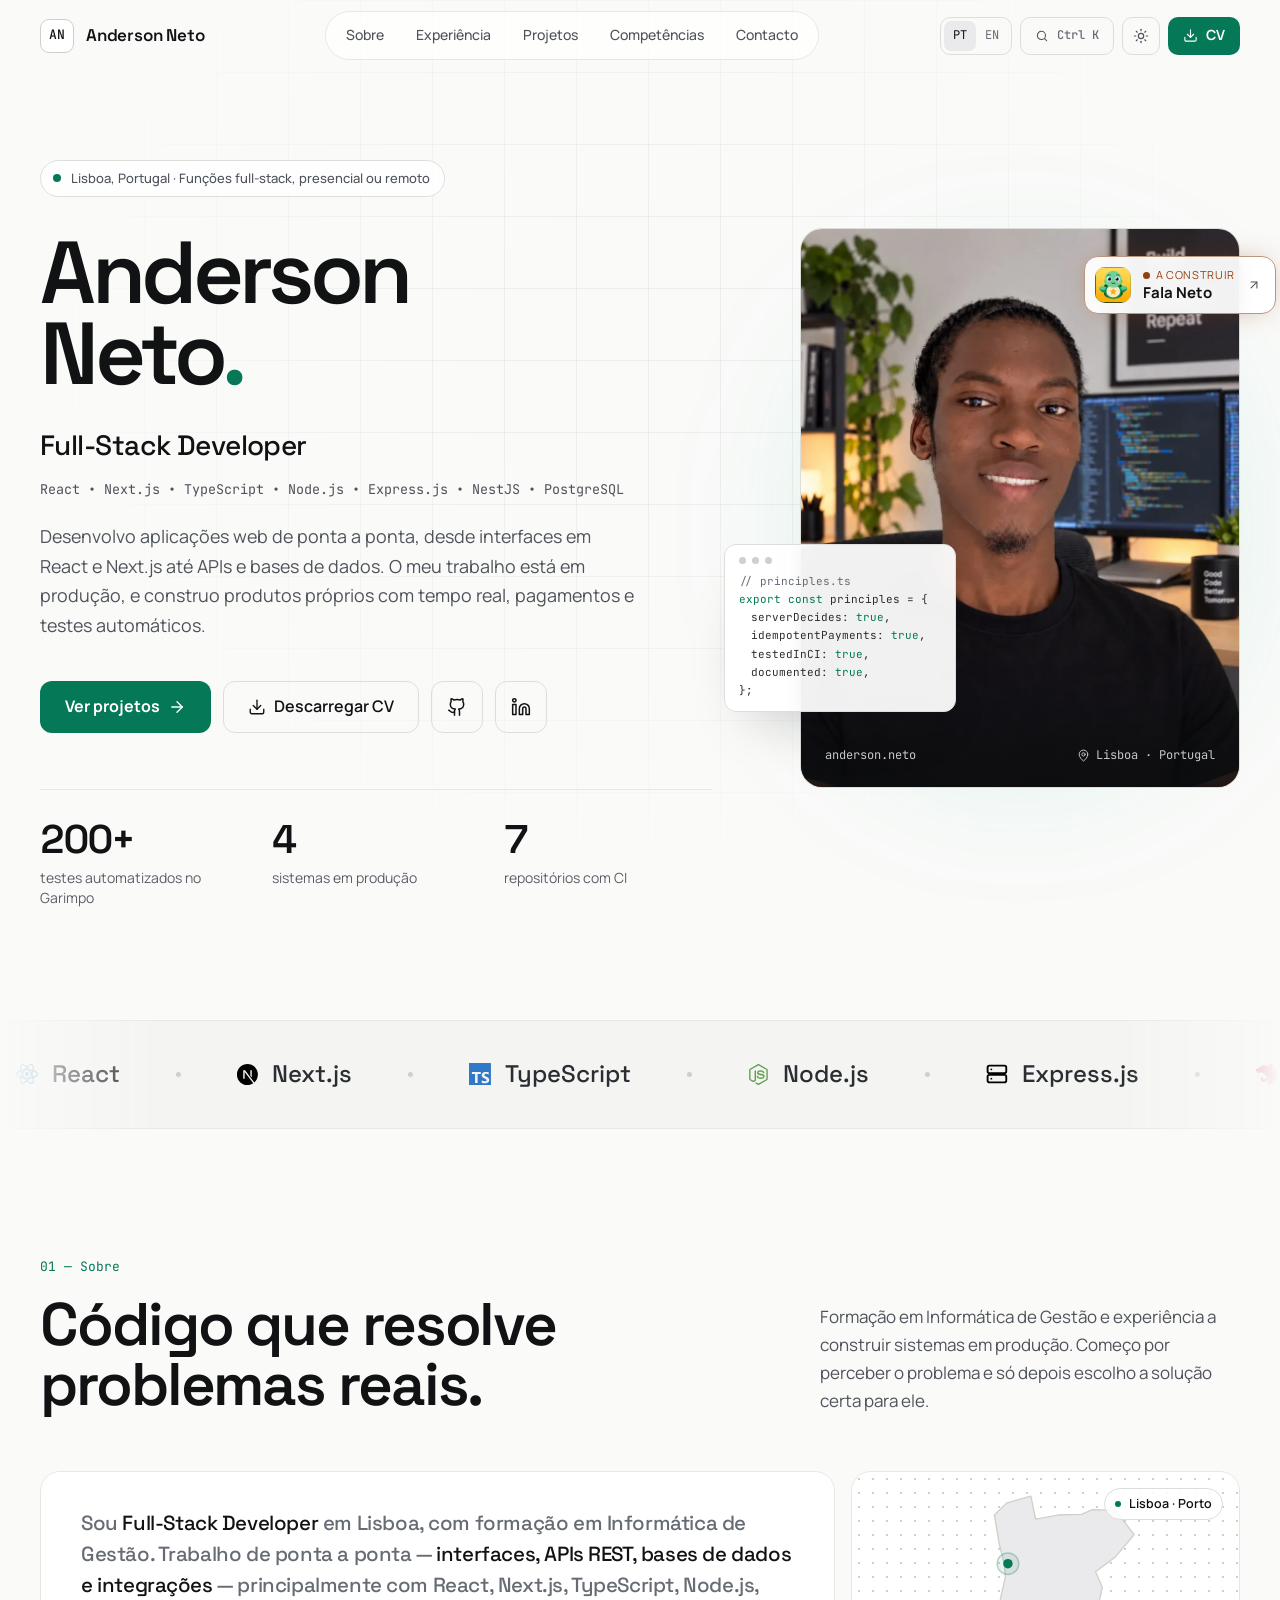
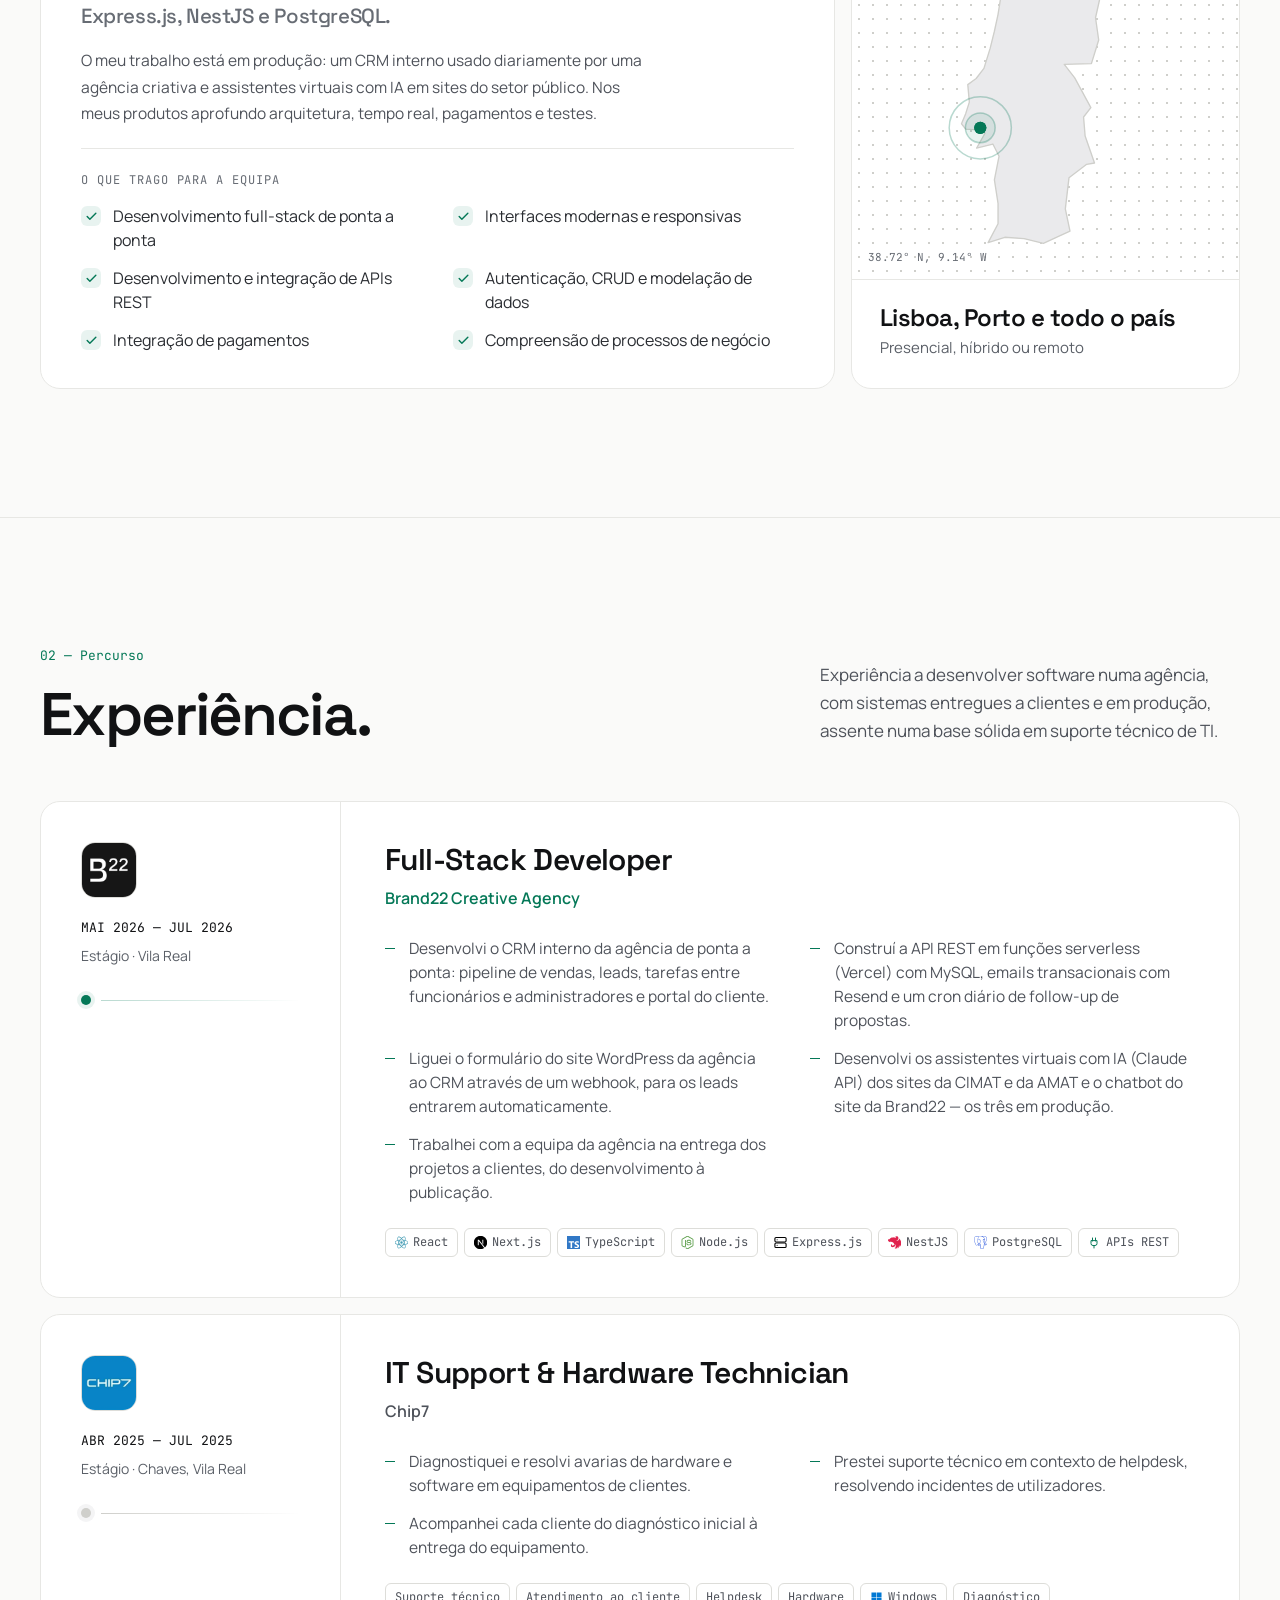
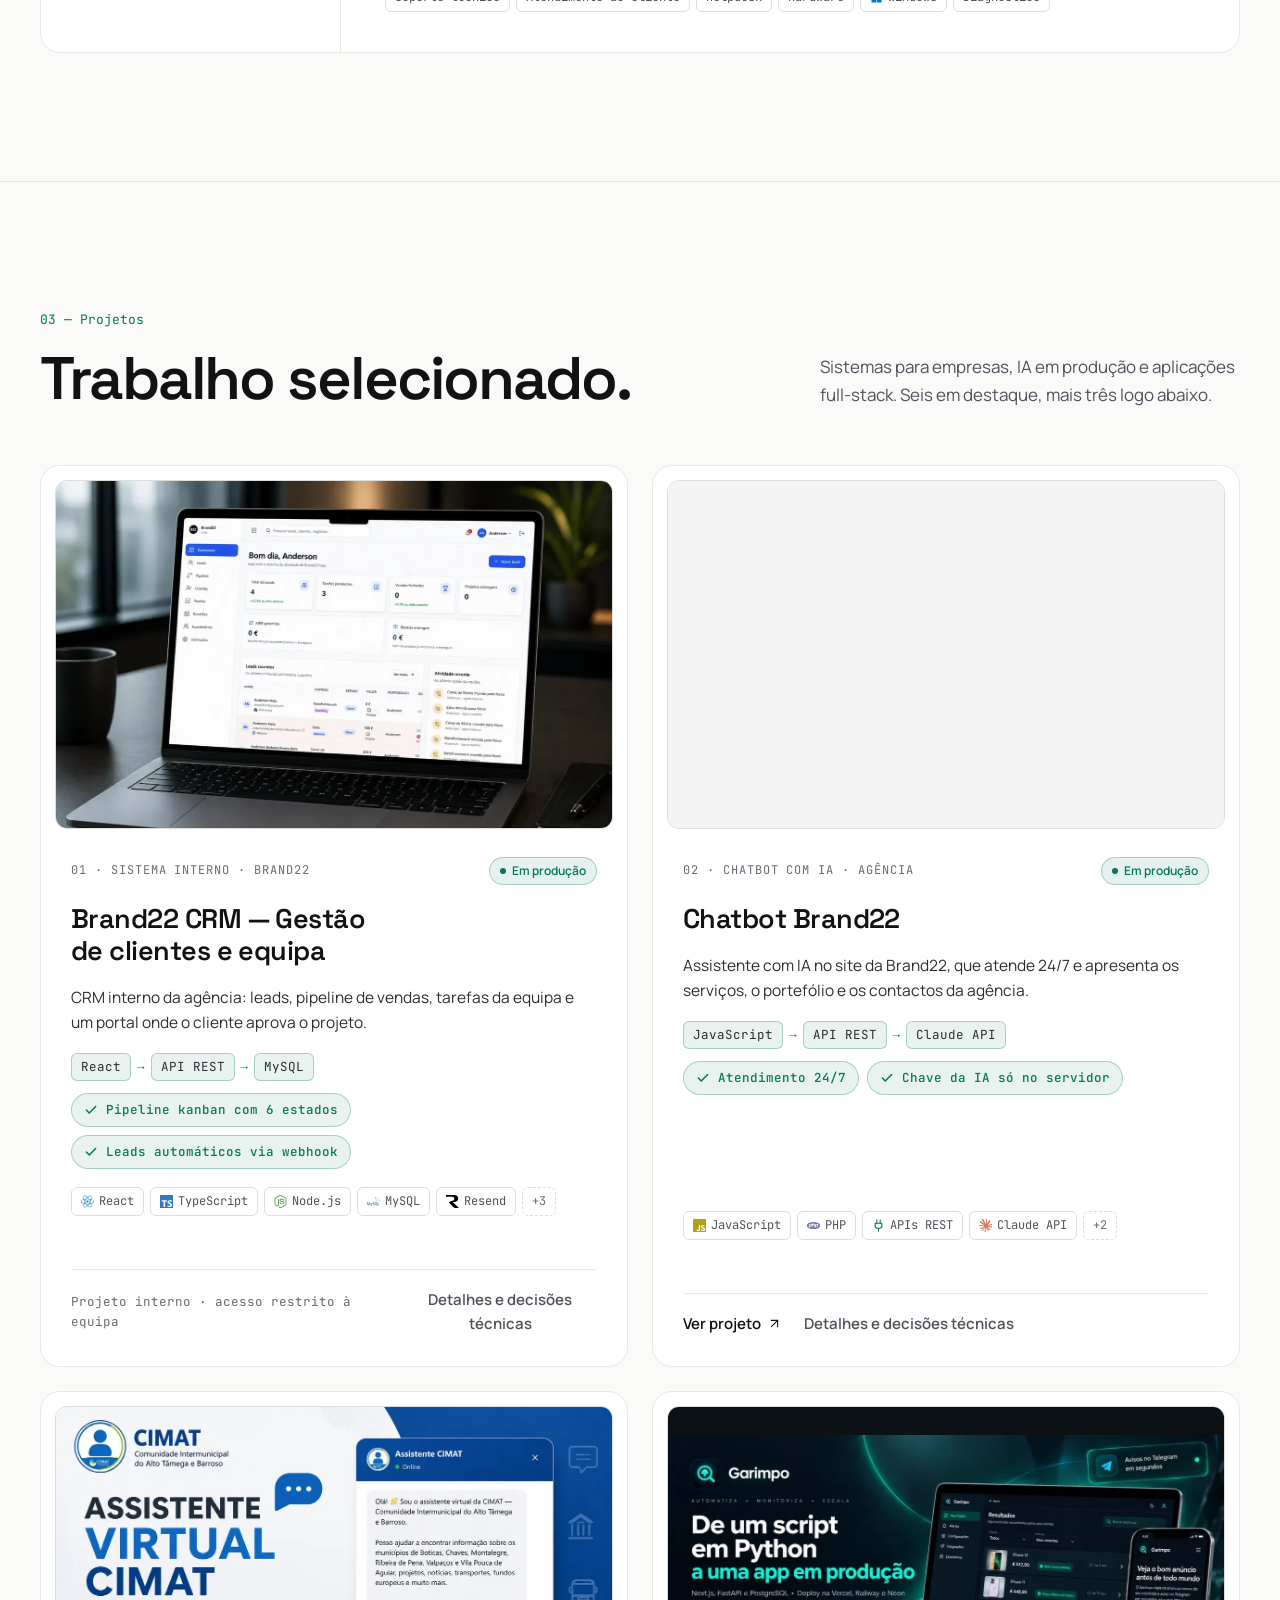
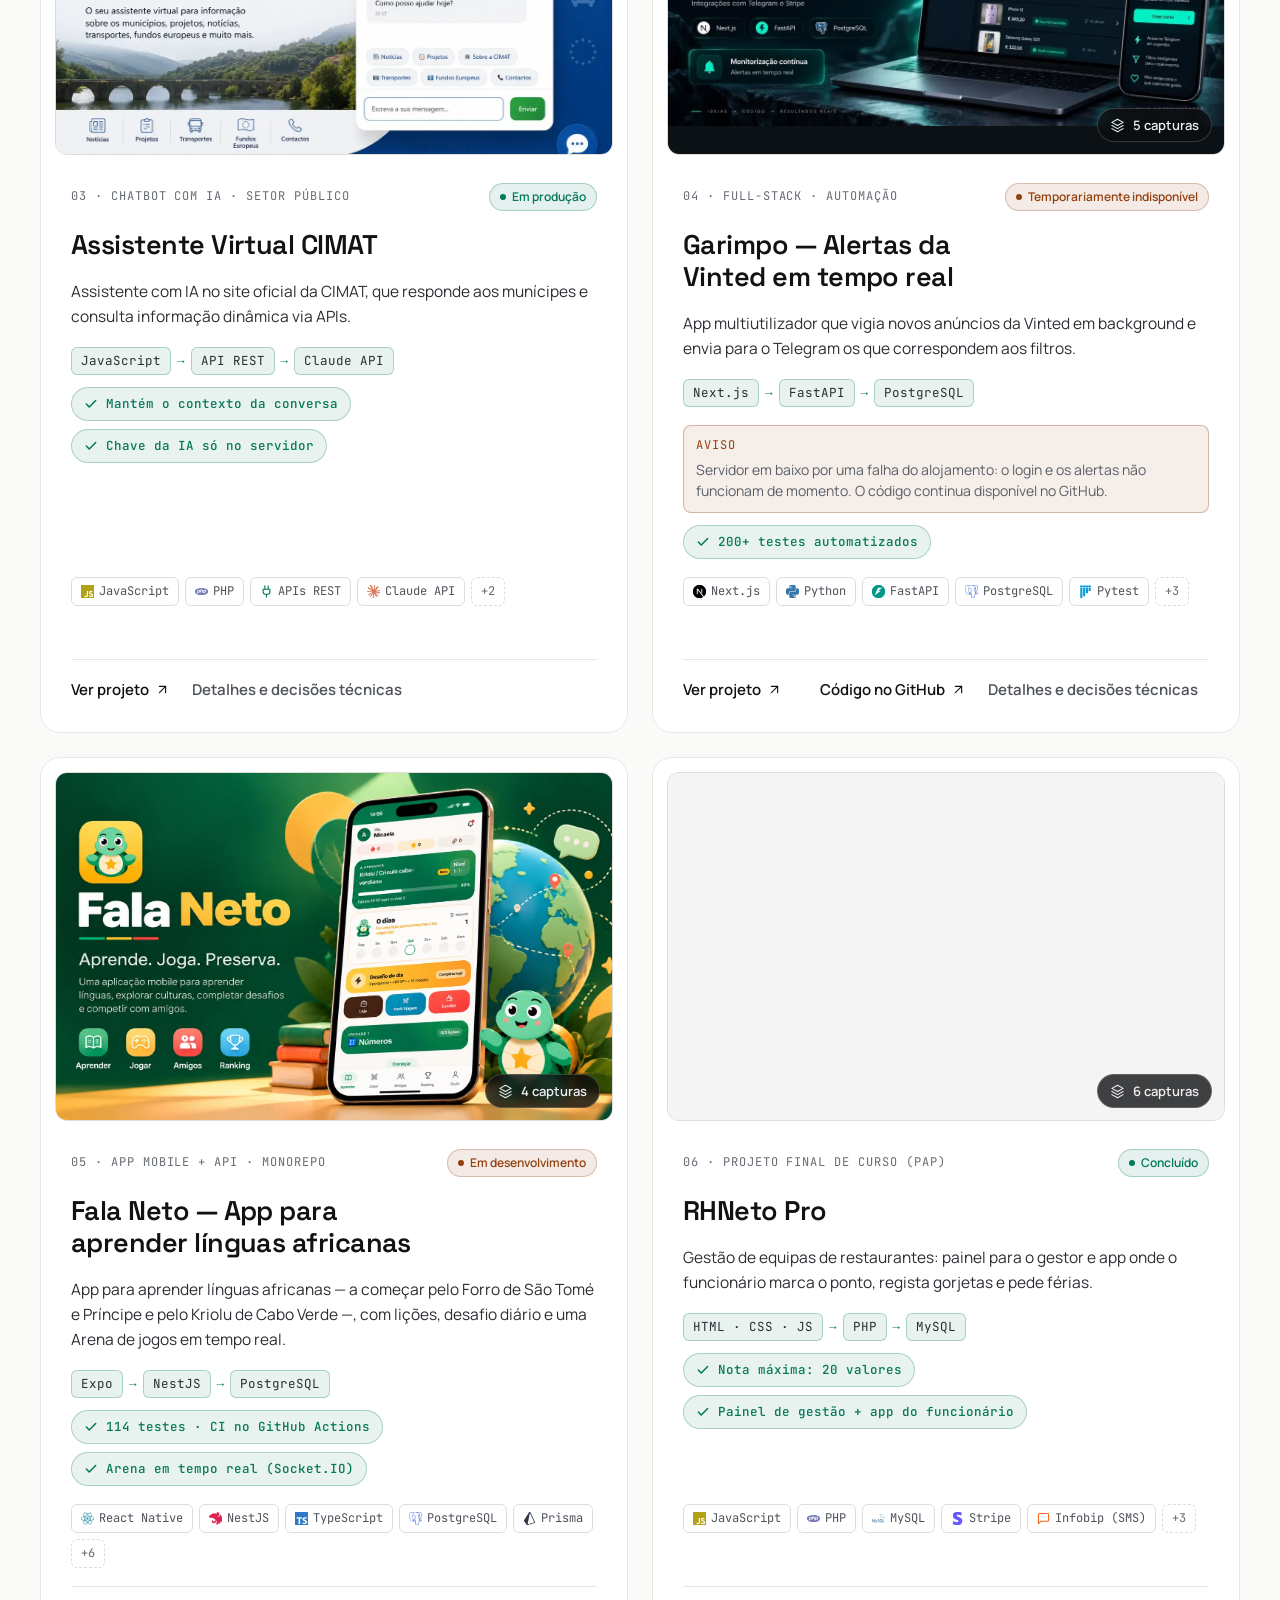
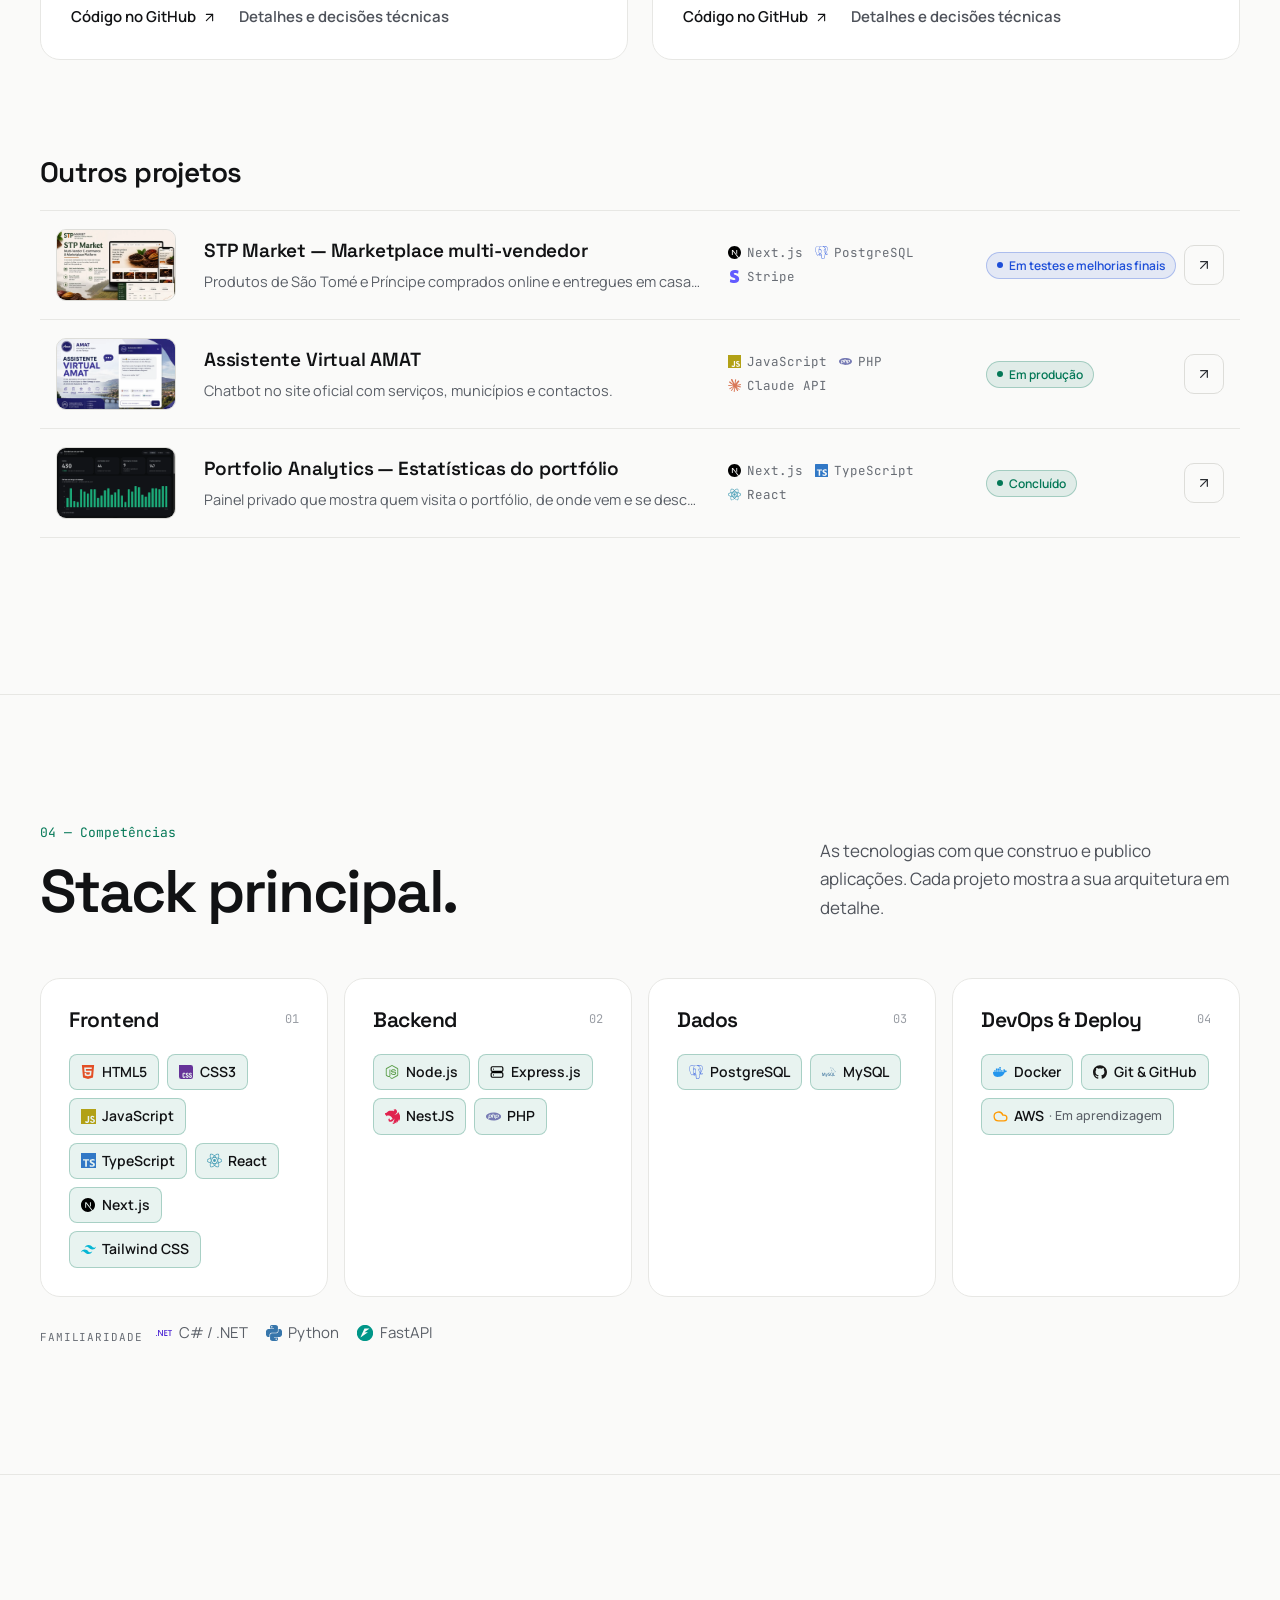
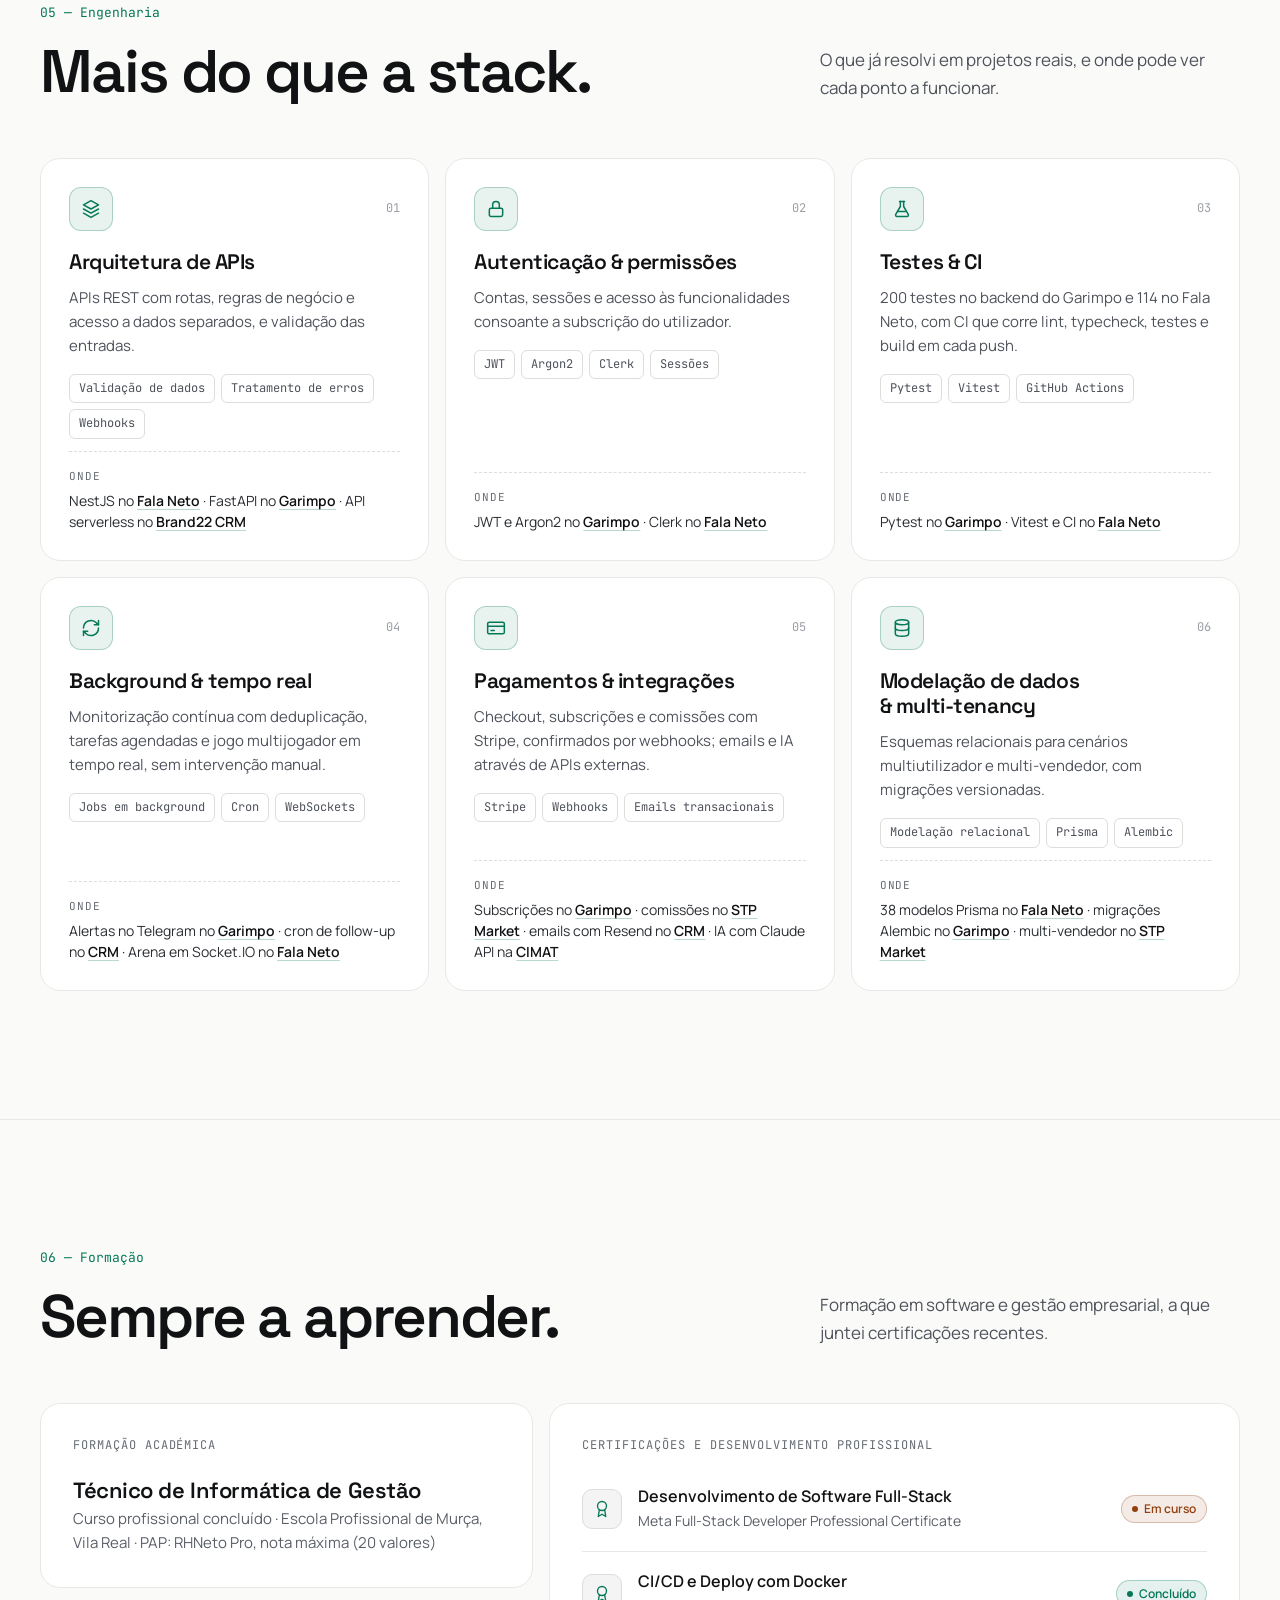
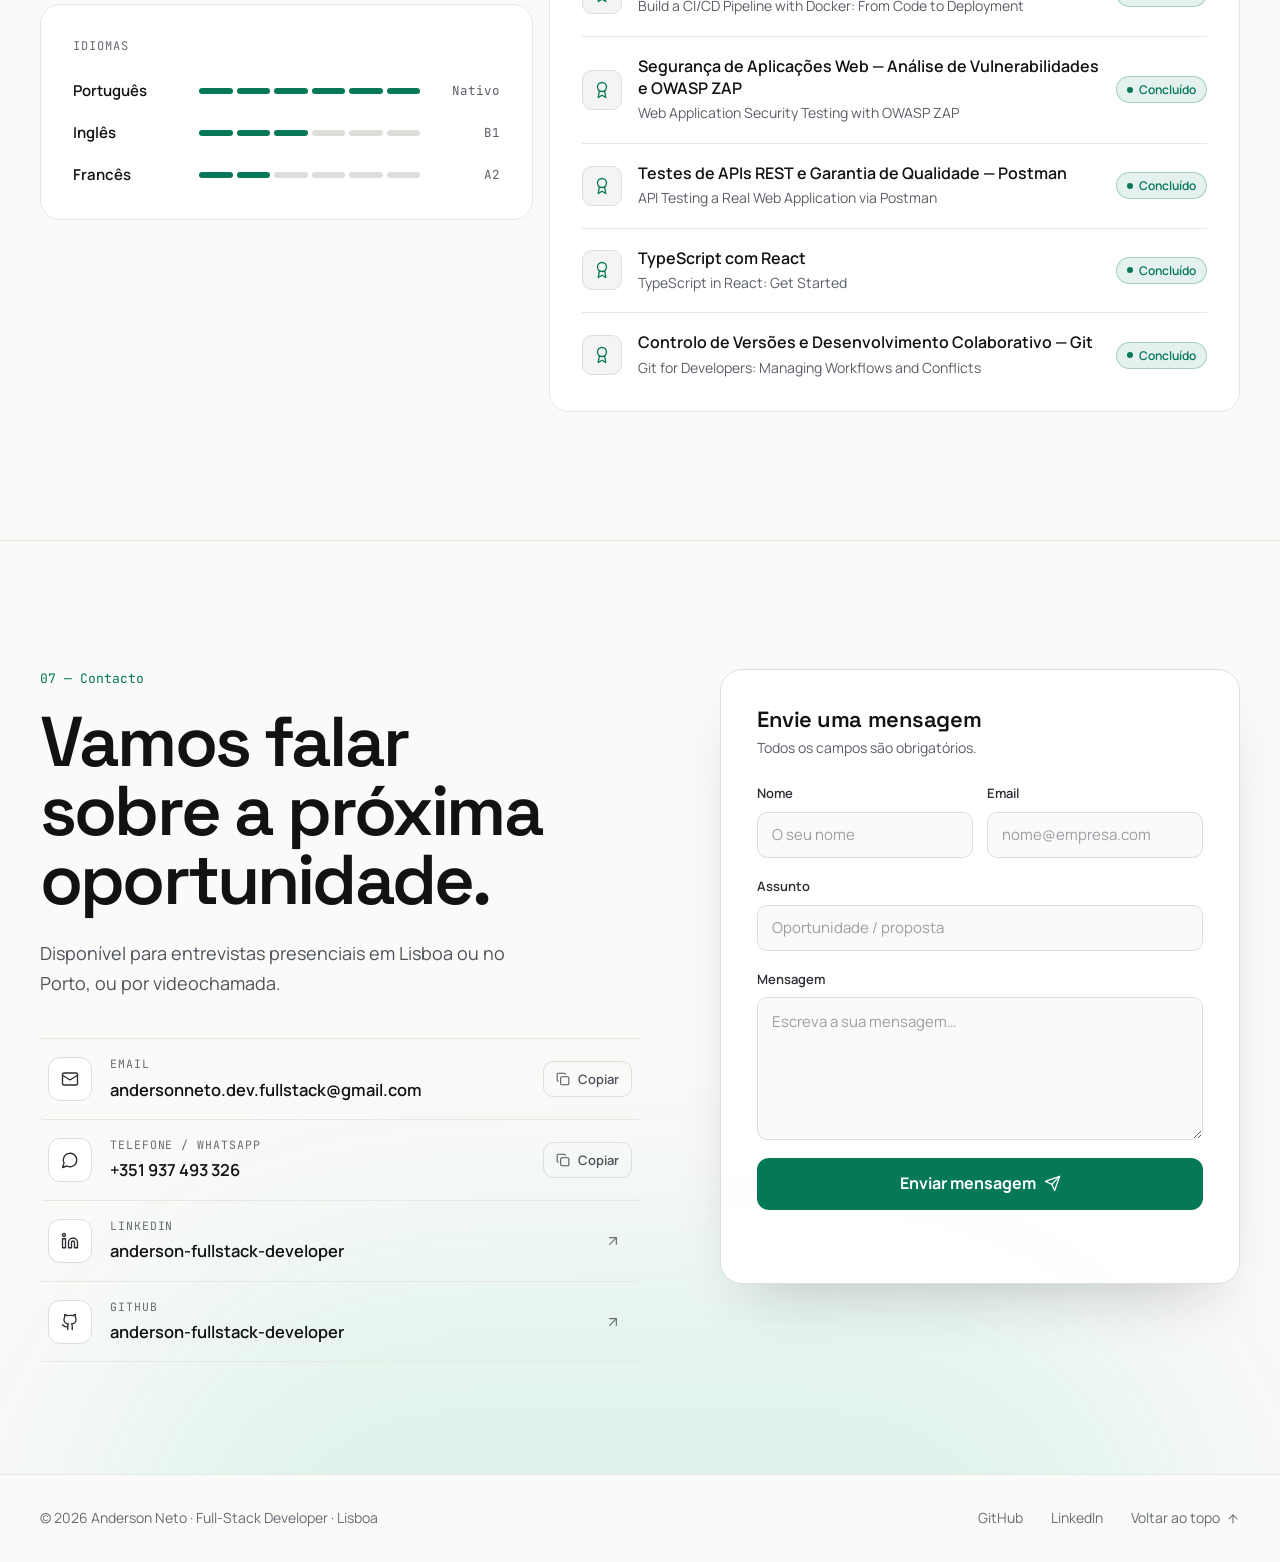
==== commit d3cd11b0: "Certificados sem o nome da plataforma" ====
--- a/index.html
+++ b/index.html
@@ -742,32 +742,32 @@
             <ul class="cert-list">
               <li>
                 <span class="cert-icon"><svg class="i" width="18" height="18" aria-hidden="true"><use href="#i-award"></use></svg></span>
-                <span class="cert-text"><strong>Desenvolvimento de Software Full-Stack</strong><span>Meta Full-Stack Developer Professional Certificate · Coursera</span></span>
+                <span class="cert-text"><strong>Desenvolvimento de Software Full-Stack</strong><span>Meta Full-Stack Developer Professional Certificate</span></span>
                 <span class="badge badge-dev"><span class="badge-dot"></span>Em curso</span>
               </li>
               <li>
                 <span class="cert-icon"><svg class="i" width="18" height="18" aria-hidden="true"><use href="#i-award"></use></svg></span>
-                <span class="cert-text"><strong>CI/CD e Deploy com Docker</strong><span>Build a CI/CD Pipeline with Docker: From Code to Deployment · Coursera</span></span>
+                <span class="cert-text"><strong>CI/CD e Deploy com Docker</strong><span>Build a CI/CD Pipeline with Docker: From Code to Deployment</span></span>
                 <span class="badge badge-done"><span class="badge-dot"></span>Concluído</span>
               </li>
               <li>
                 <span class="cert-icon"><svg class="i" width="18" height="18" aria-hidden="true"><use href="#i-award"></use></svg></span>
-                <span class="cert-text"><strong>Segurança de Aplicações Web — Análise de Vulnerabilidades e OWASP ZAP</strong><span>Web Application Security Testing with OWASP ZAP · Coursera</span></span>
+                <span class="cert-text"><strong>Segurança de Aplicações Web — Análise de Vulnerabilidades e OWASP ZAP</strong><span>Web Application Security Testing with OWASP ZAP</span></span>
                 <span class="badge badge-done"><span class="badge-dot"></span>Concluído</span>
               </li>
               <li>
                 <span class="cert-icon"><svg class="i" width="18" height="18" aria-hidden="true"><use href="#i-award"></use></svg></span>
-                <span class="cert-text"><strong>Testes de APIs REST e Garantia de Qualidade — Postman</strong><span>API Testing a Real Web Application via Postman · Coursera</span></span>
+                <span class="cert-text"><strong>Testes de APIs REST e Garantia de Qualidade — Postman</strong><span>API Testing a Real Web Application via Postman</span></span>
                 <span class="badge badge-done"><span class="badge-dot"></span>Concluído</span>
               </li>
               <li>
                 <span class="cert-icon"><svg class="i" width="18" height="18" aria-hidden="true"><use href="#i-award"></use></svg></span>
-                <span class="cert-text"><strong>TypeScript com React</strong><span>TypeScript in React: Get Started · Coursera</span></span>
+                <span class="cert-text"><strong>TypeScript com React</strong><span>TypeScript in React: Get Started</span></span>
                 <span class="badge badge-done"><span class="badge-dot"></span>Concluído</span>
               </li>
               <li>
                 <span class="cert-icon"><svg class="i" width="18" height="18" aria-hidden="true"><use href="#i-award"></use></svg></span>
-                <span class="cert-text"><strong>Controlo de Versões e Desenvolvimento Colaborativo — Git</strong><span>Git for Developers: Managing Workflows and Conflicts · Coursera</span></span>
+                <span class="cert-text"><strong>Controlo de Versões e Desenvolvimento Colaborativo — Git</strong><span>Git for Developers: Managing Workflows and Conflicts</span></span>
                 <span class="badge badge-done"><span class="badge-dot"></span>Concluído</span>
               </li>
             </ul>
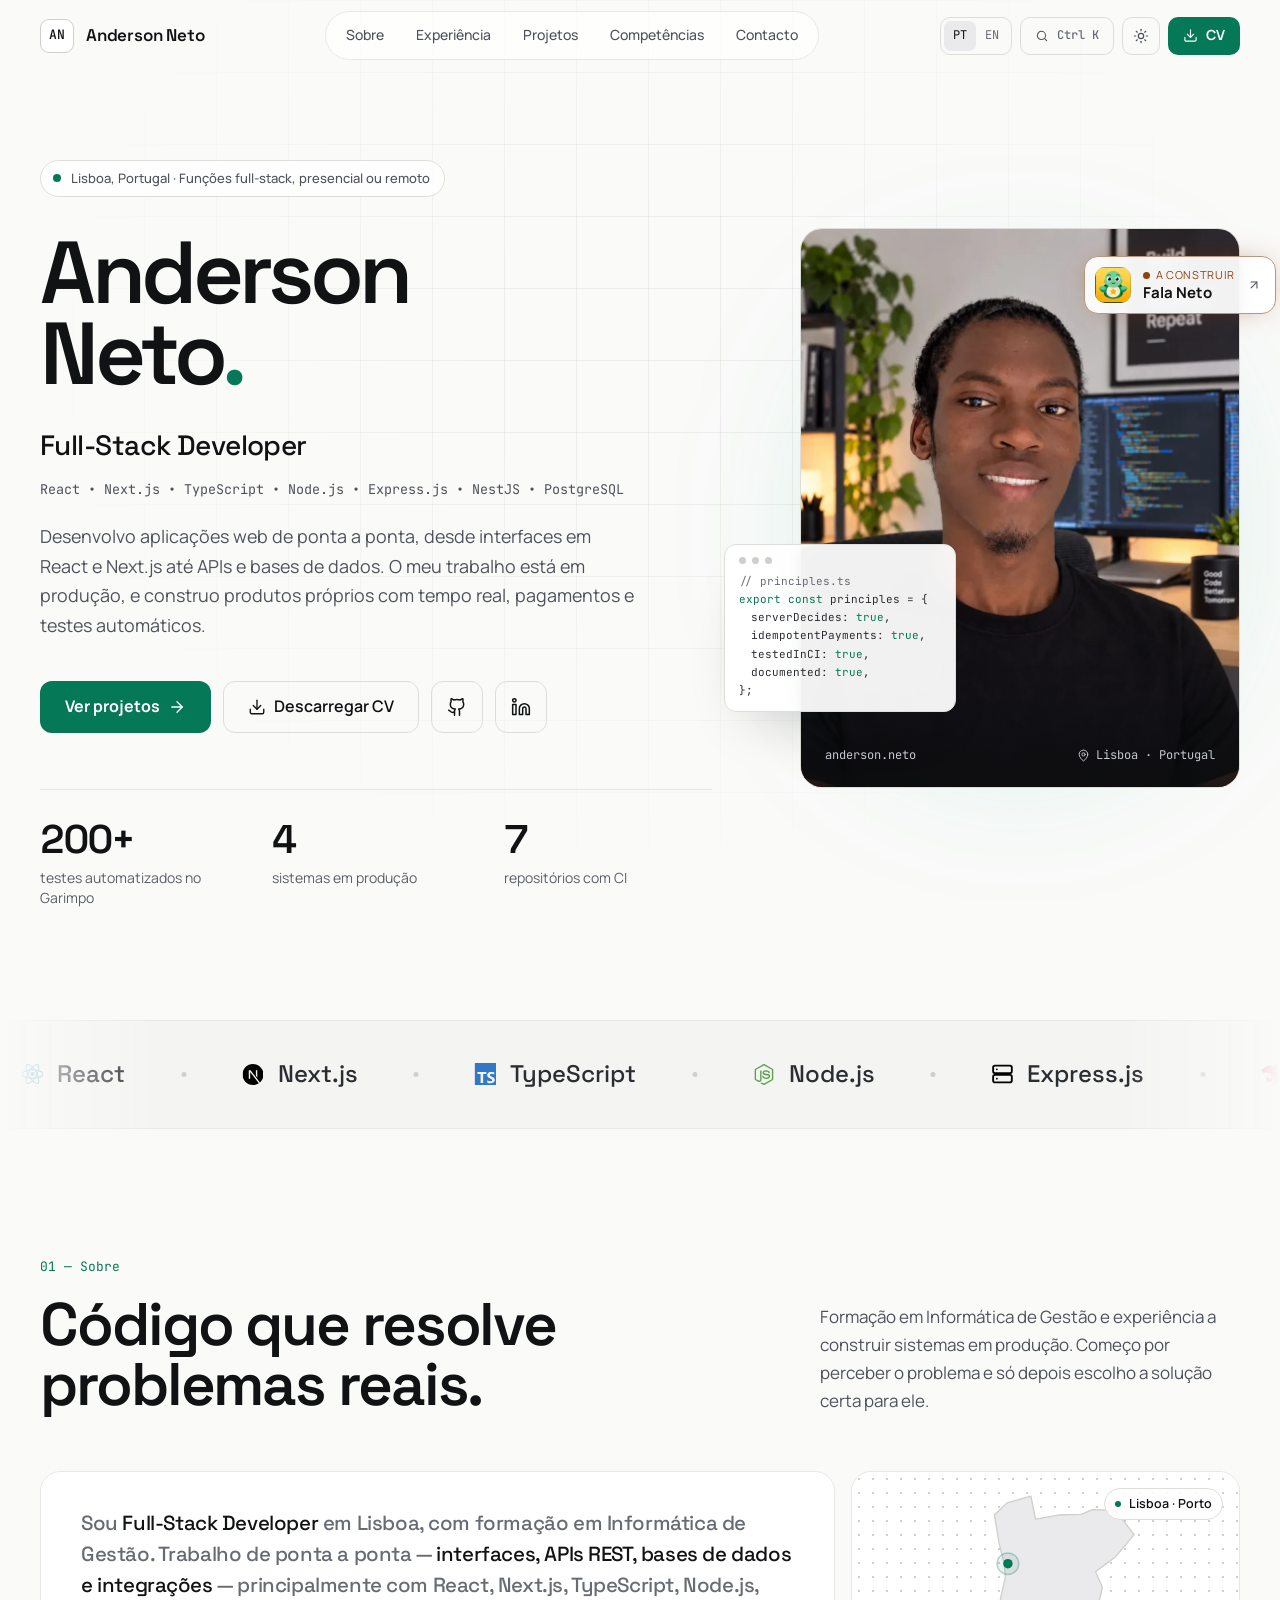
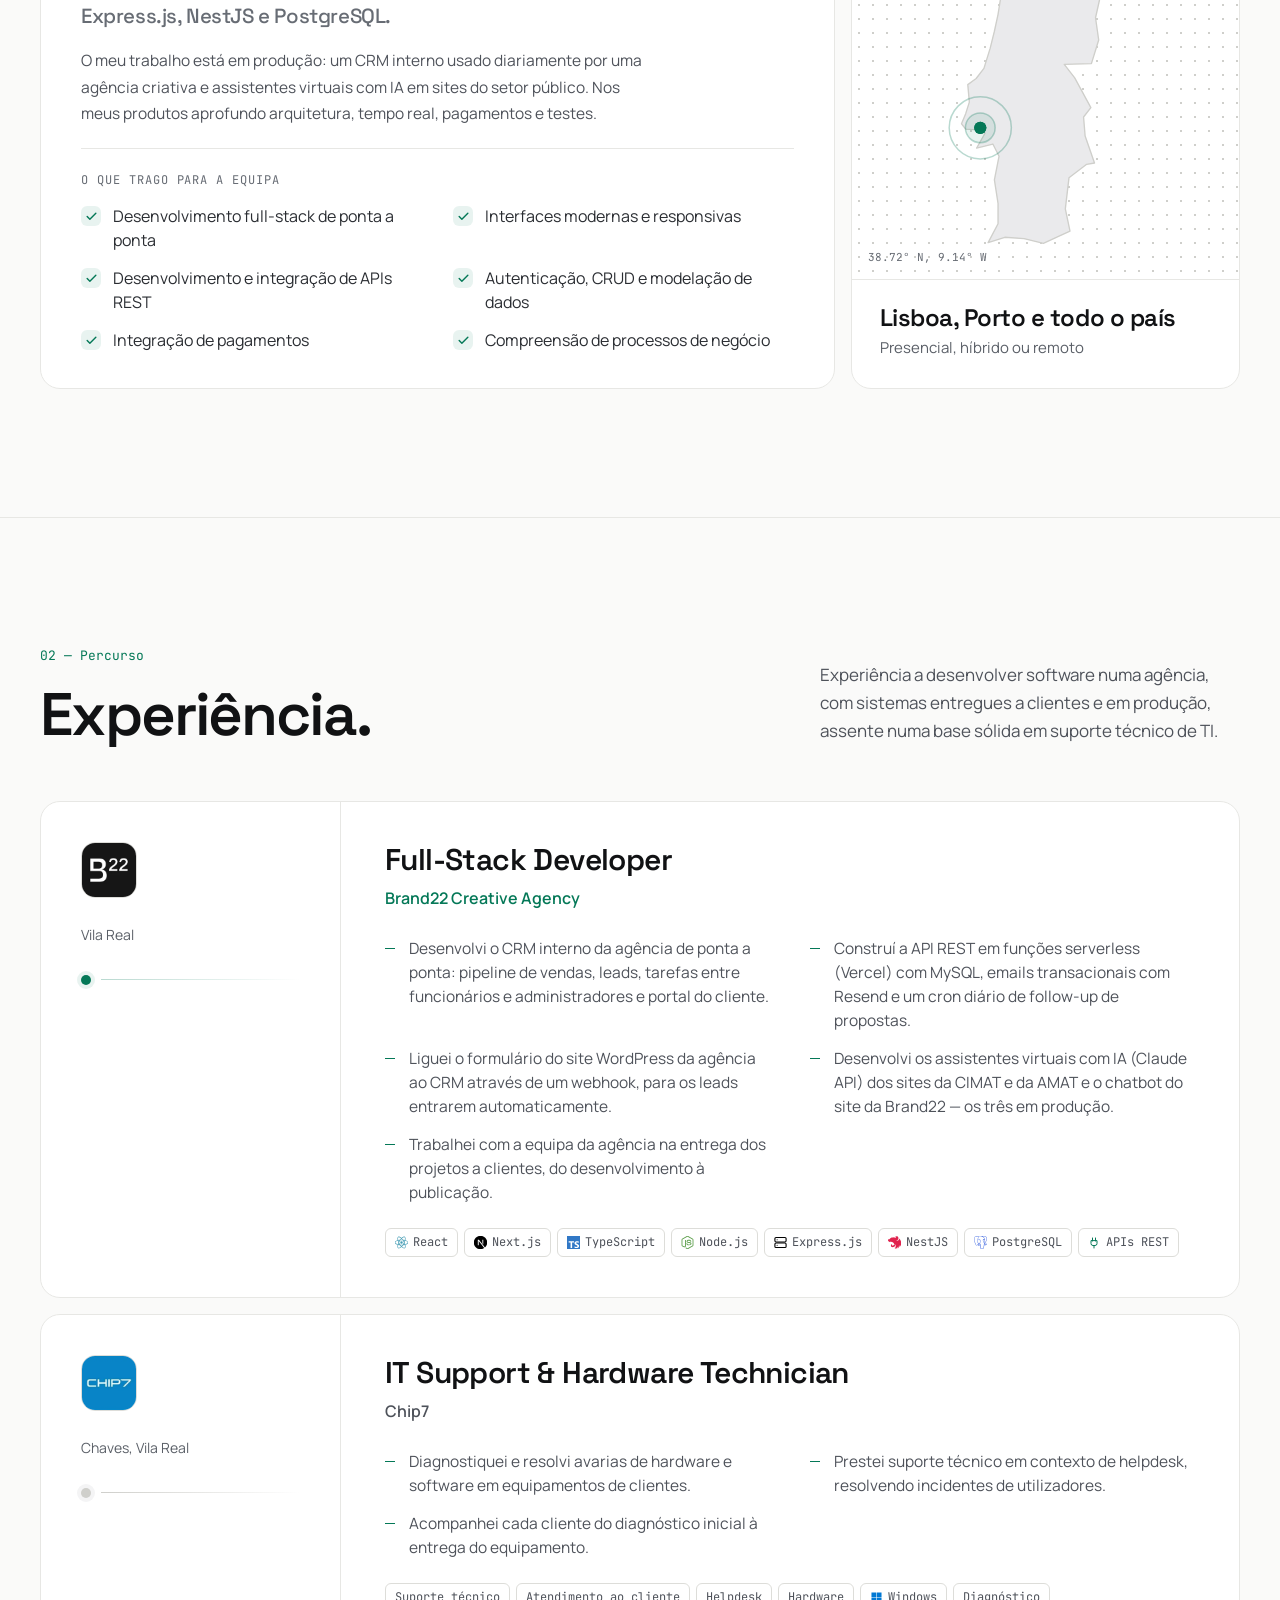
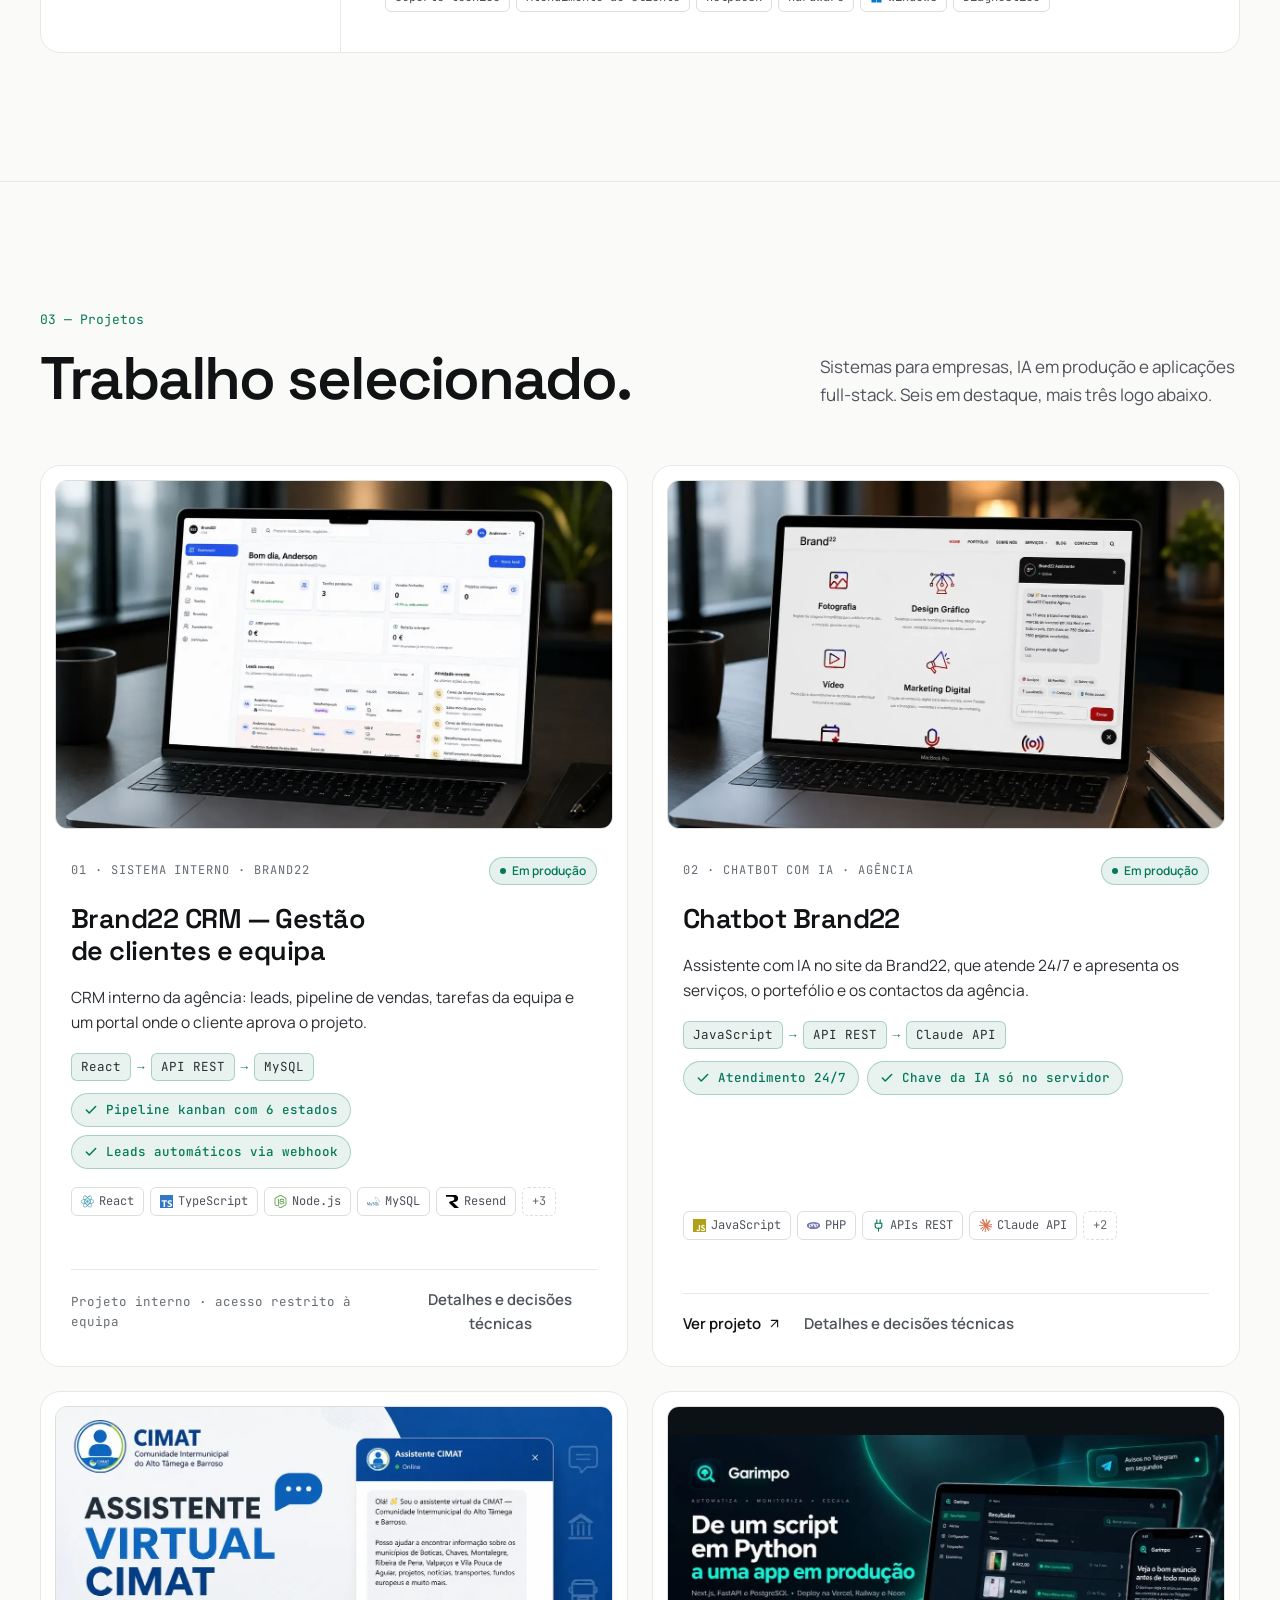
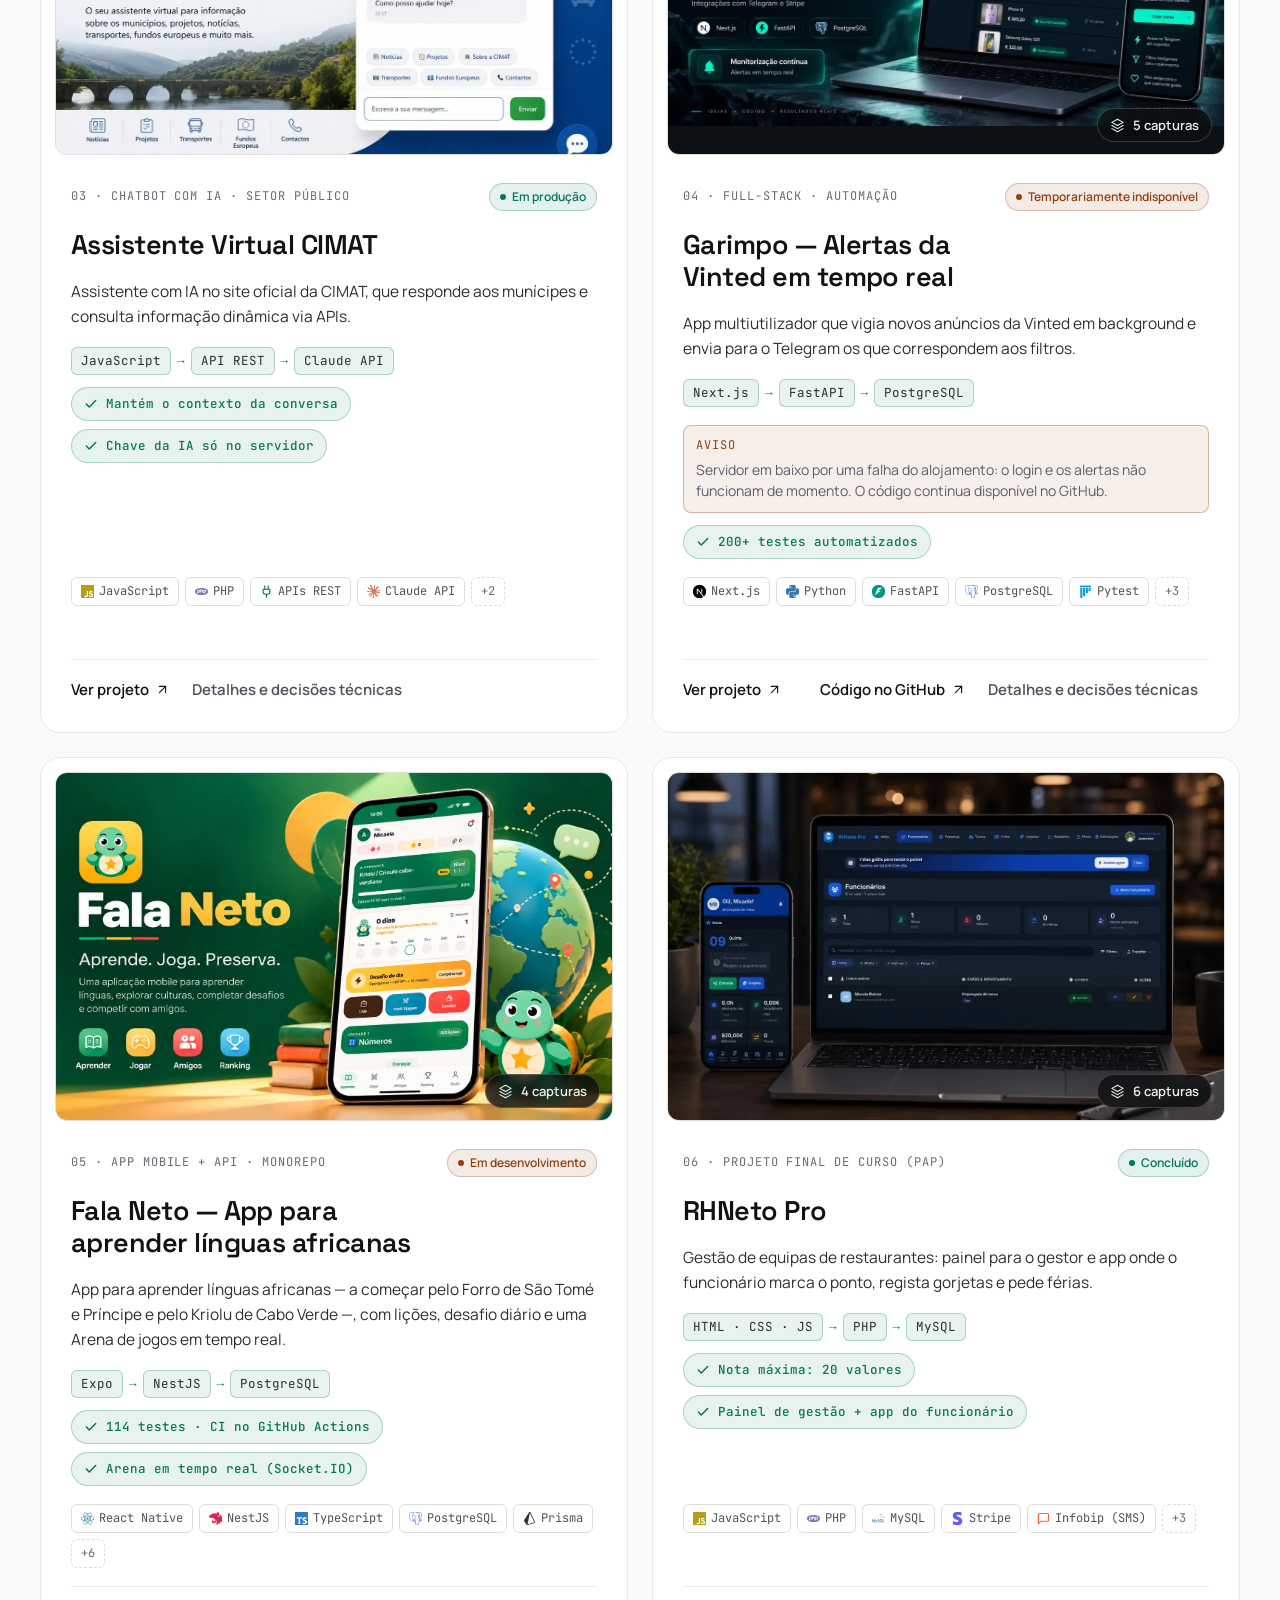
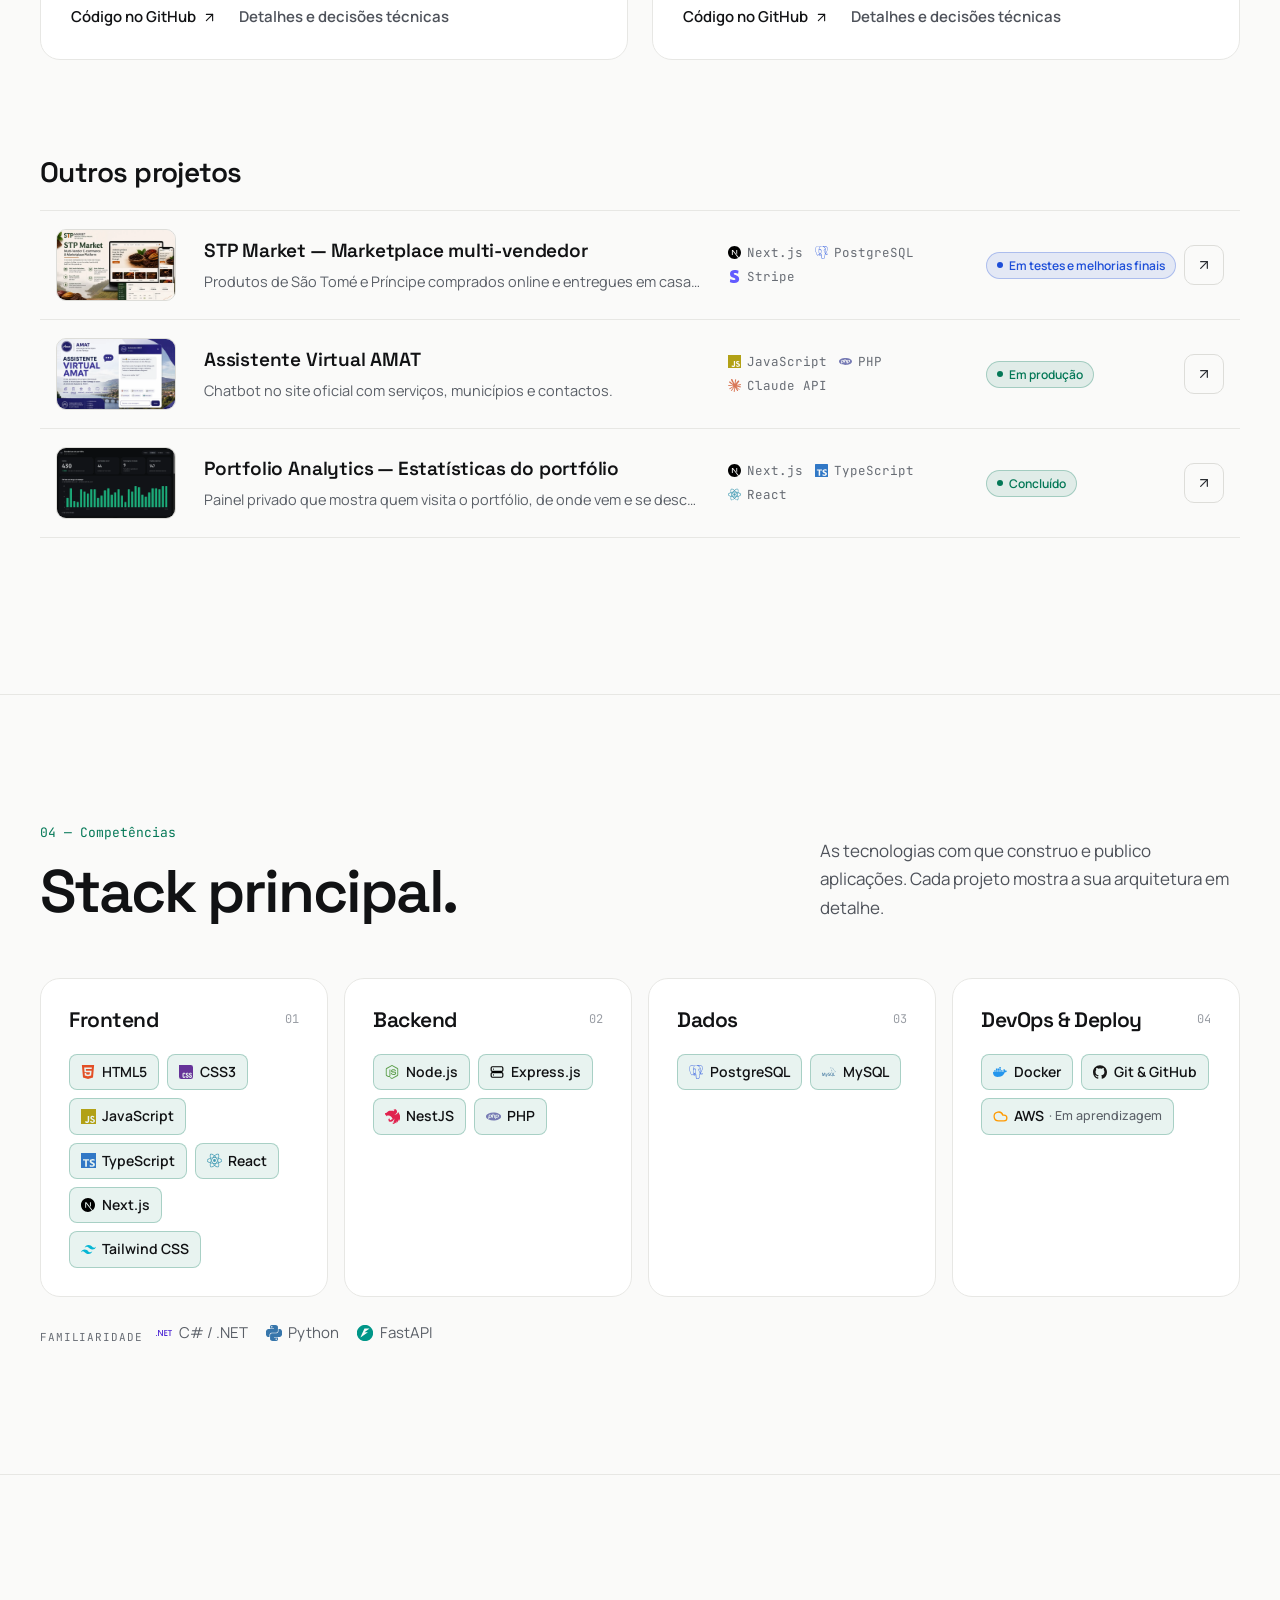
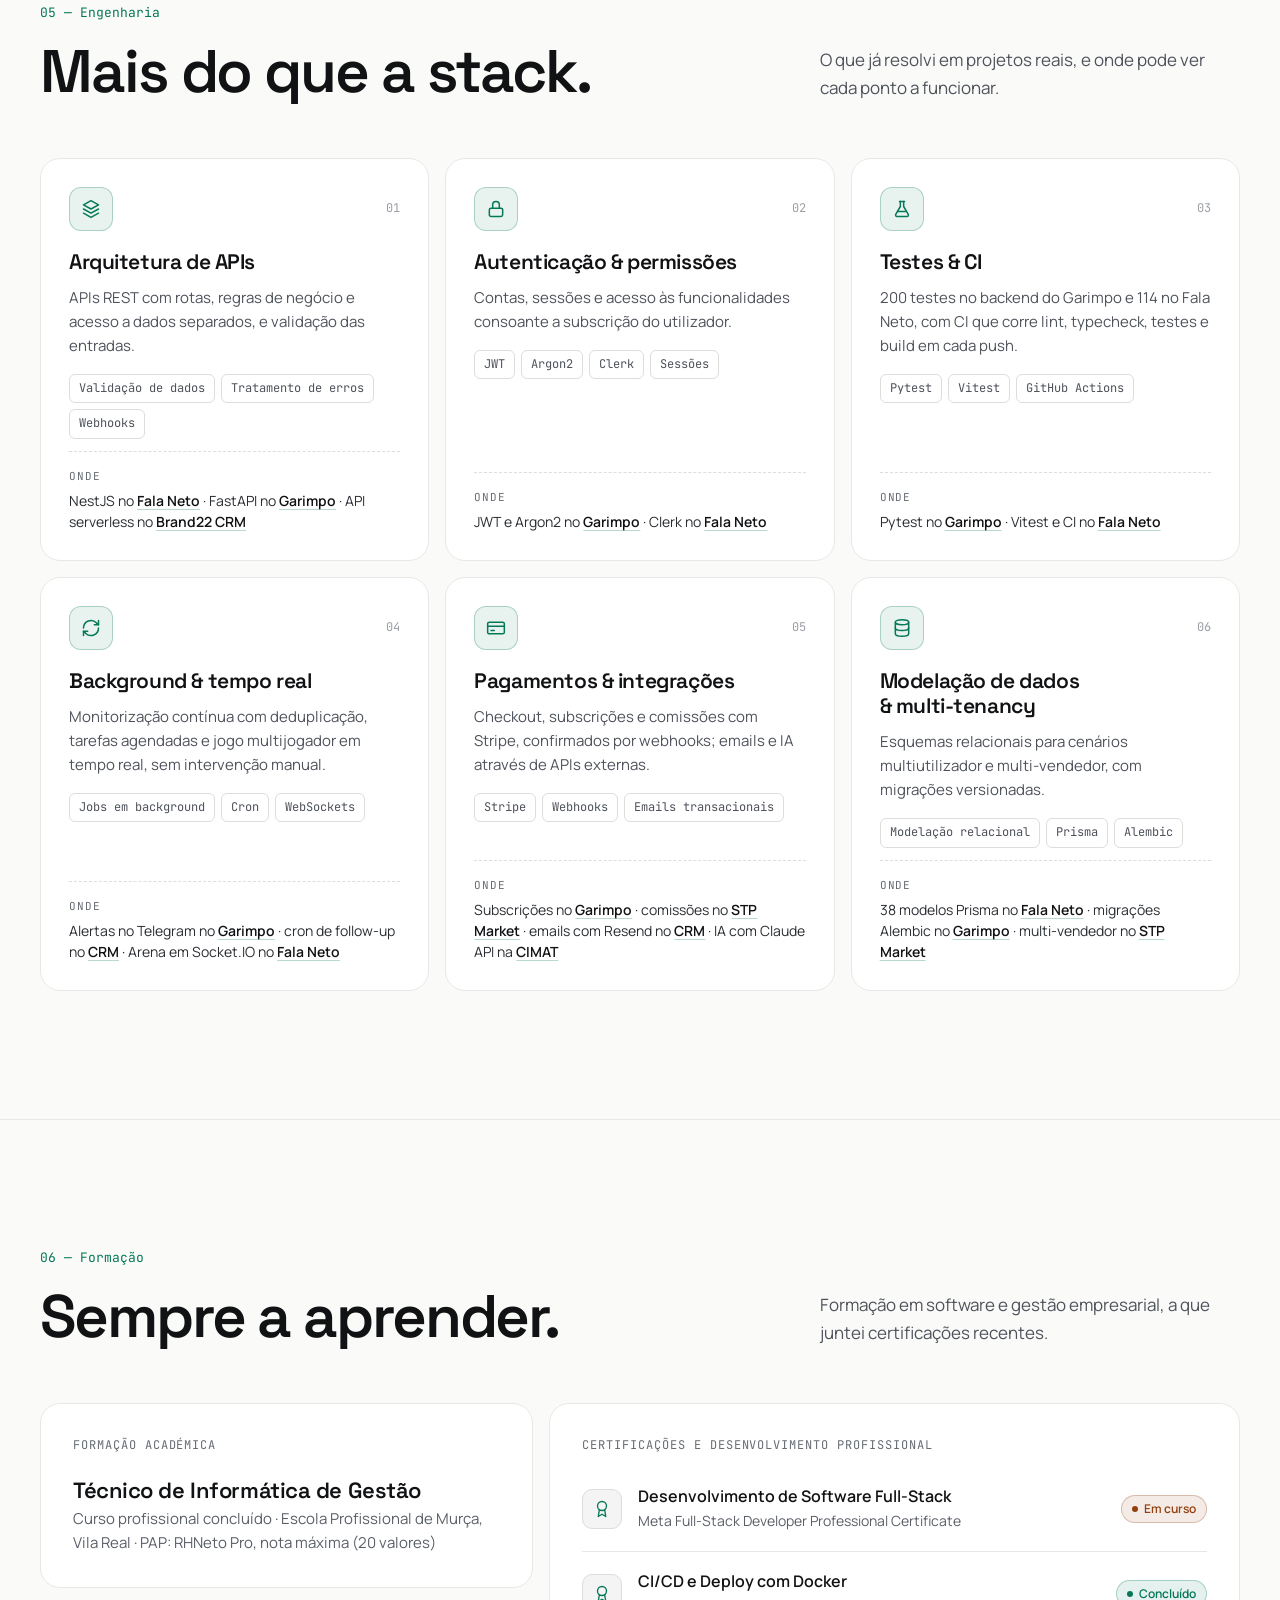
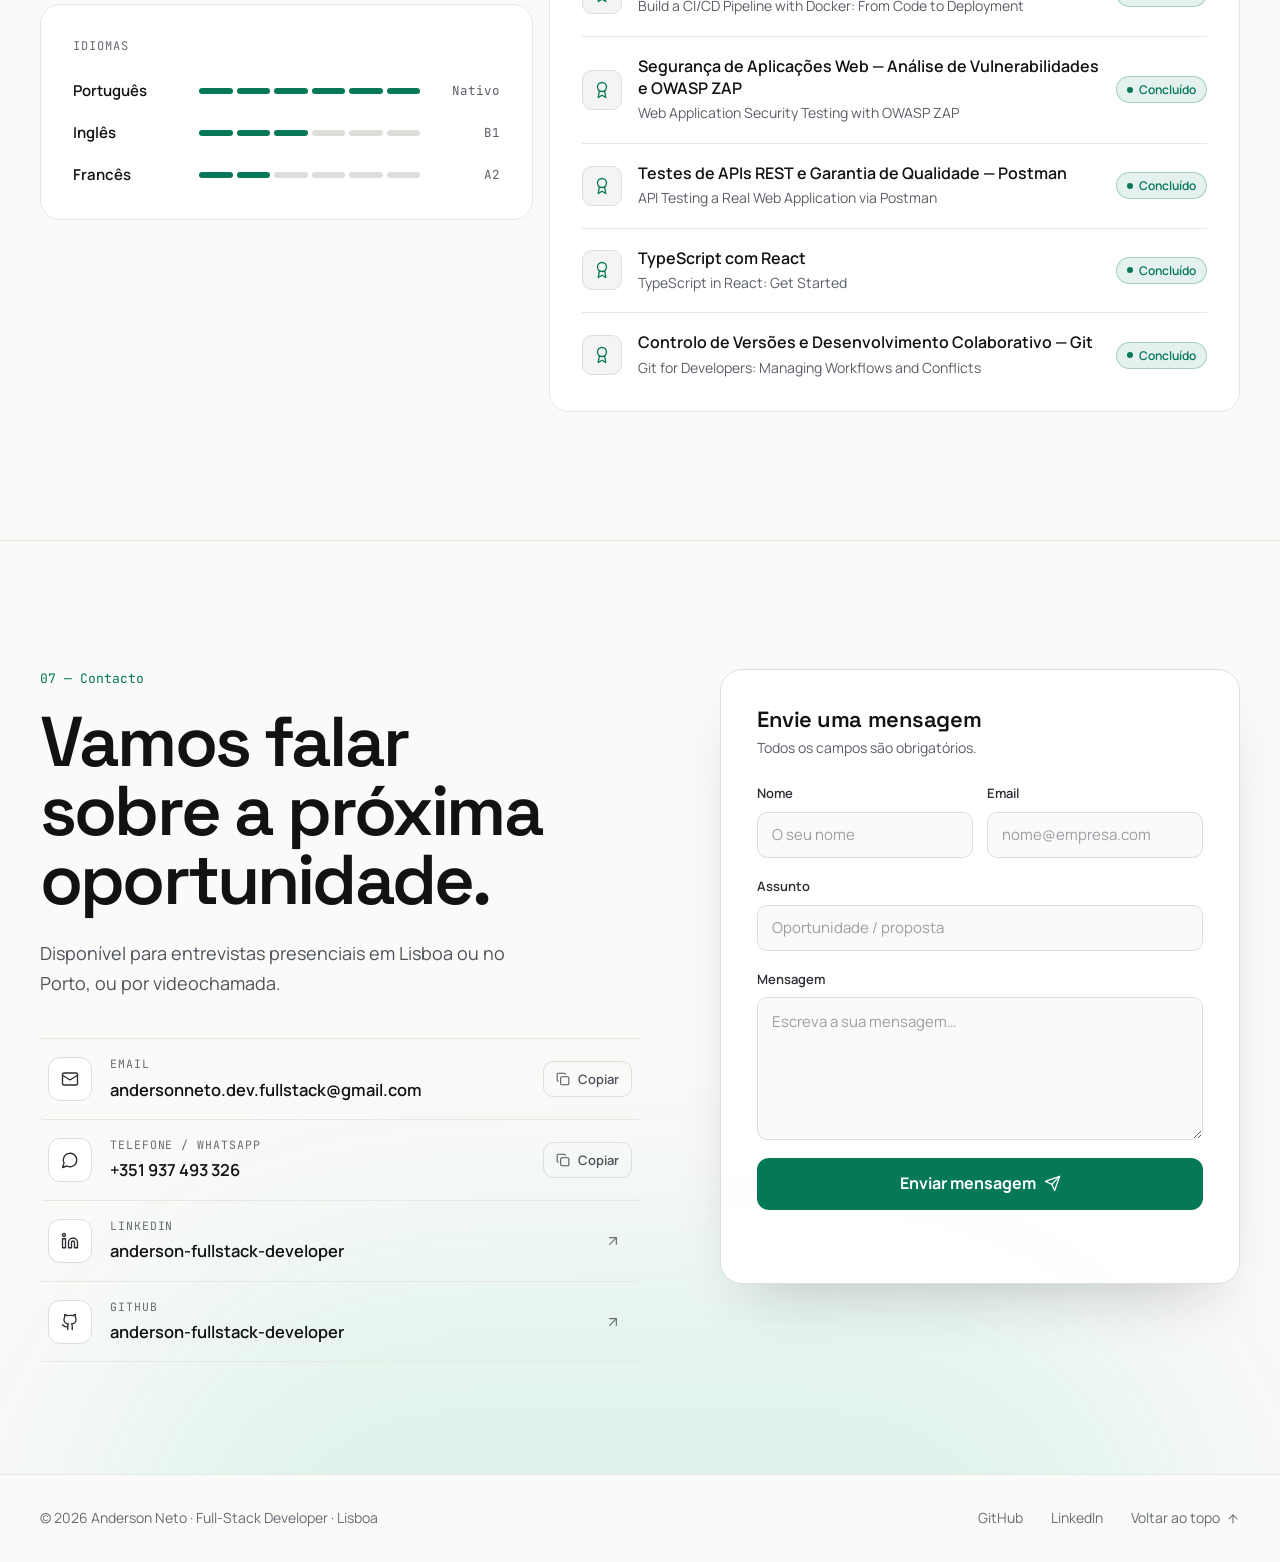
==== commit 875b638a: "Experiência sem datas nem tipo de contrato" ====
--- a/index.html
+++ b/index.html
@@ -311,8 +311,7 @@
             <div class="exp-side">
               <img class="exp-logo" src="assets/img/logos/brand22.webp" alt="Logótipo da Brand22" width="56" height="56" loading="lazy" decoding="async">
               <div>
-                <p class="exp-period">MAI 2026 — JUL 2026</p>
-                <p class="exp-type">Estágio · Vila Real</p>
+                <p class="exp-type">Vila Real</p>
               </div>
               <div class="exp-line" aria-hidden="true"><span></span><i></i></div>
             </div>
@@ -338,8 +337,7 @@
             <div class="exp-side">
               <img class="exp-logo" src="assets/img/logos/chip7.webp" alt="Logótipo da Chip7" width="56" height="56" loading="lazy" decoding="async">
               <div>
-                <p class="exp-period">ABR 2025 — JUL 2025</p>
-                <p class="exp-type">Estágio · Chaves, Vila Real</p>
+                <p class="exp-type">Chaves, Vila Real</p>
               </div>
               <div class="exp-line exp-line-muted" aria-hidden="true"><span></span><i></i></div>
             </div>
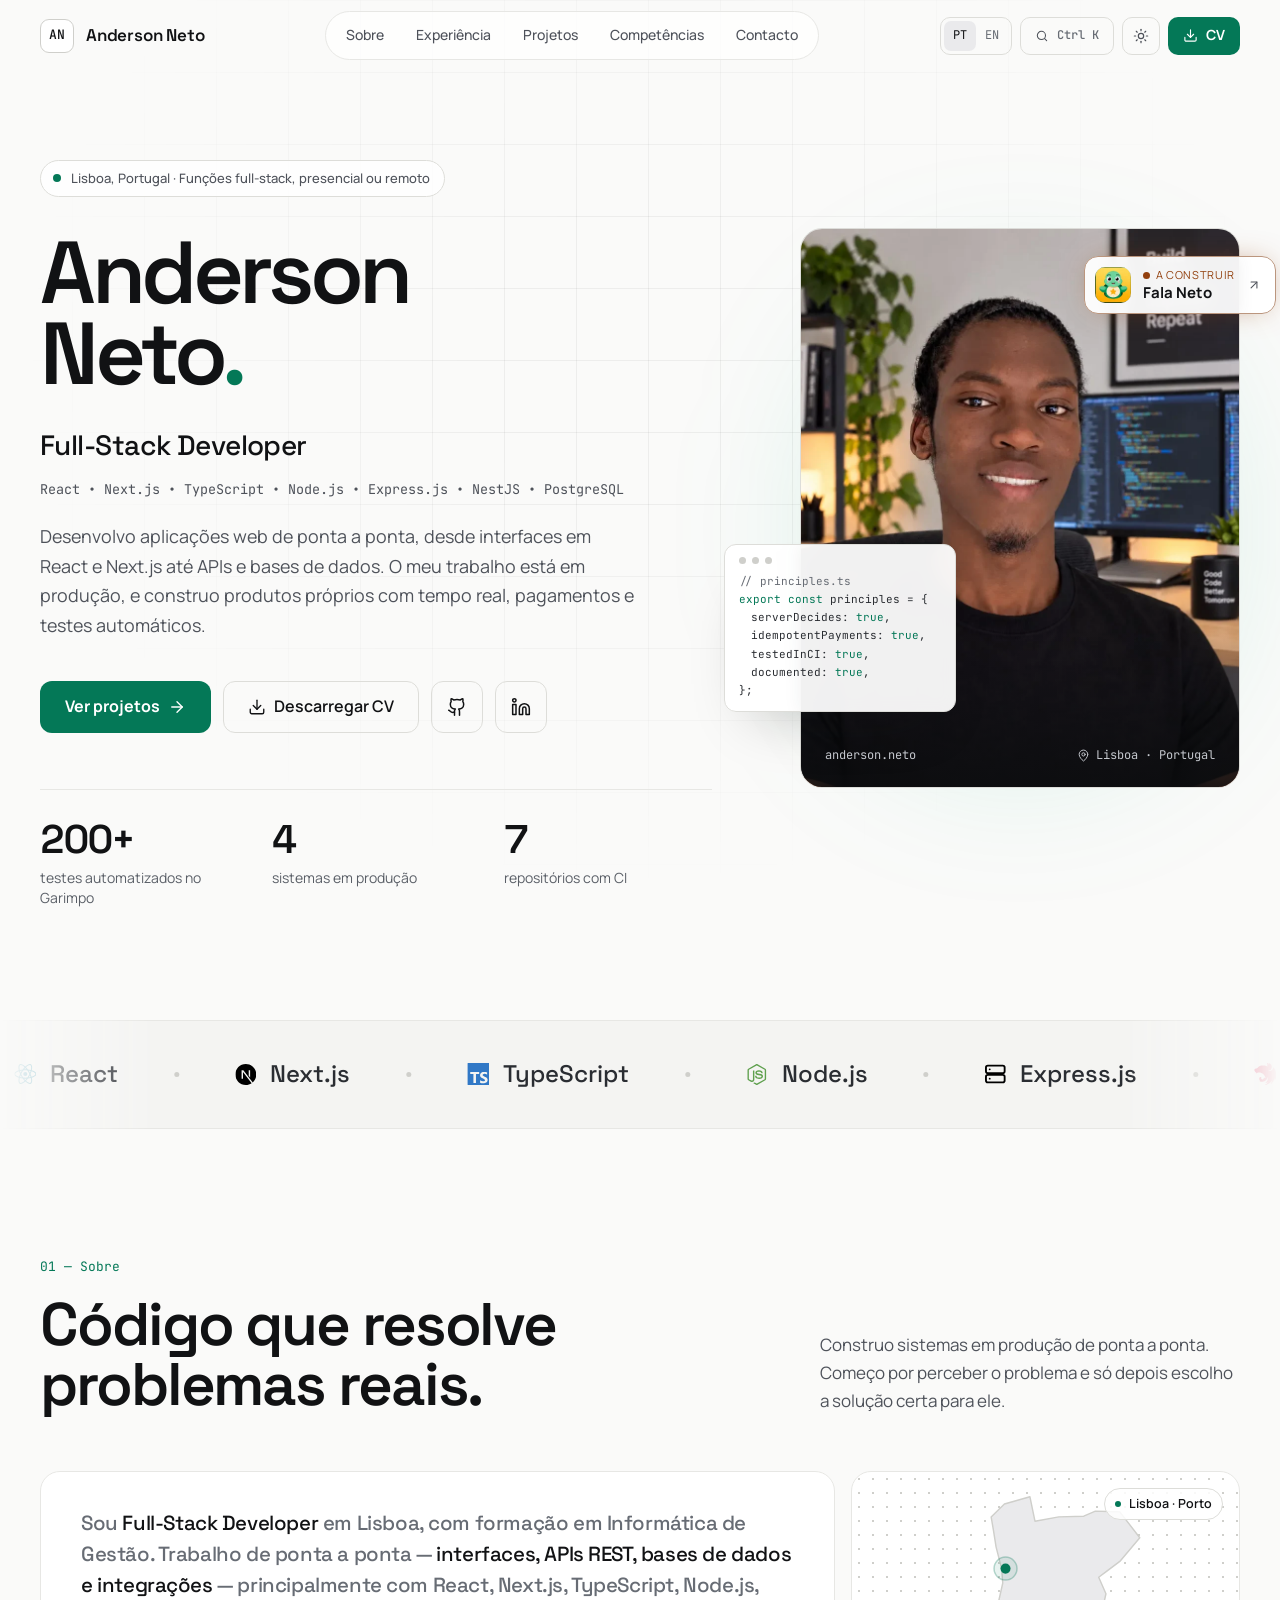
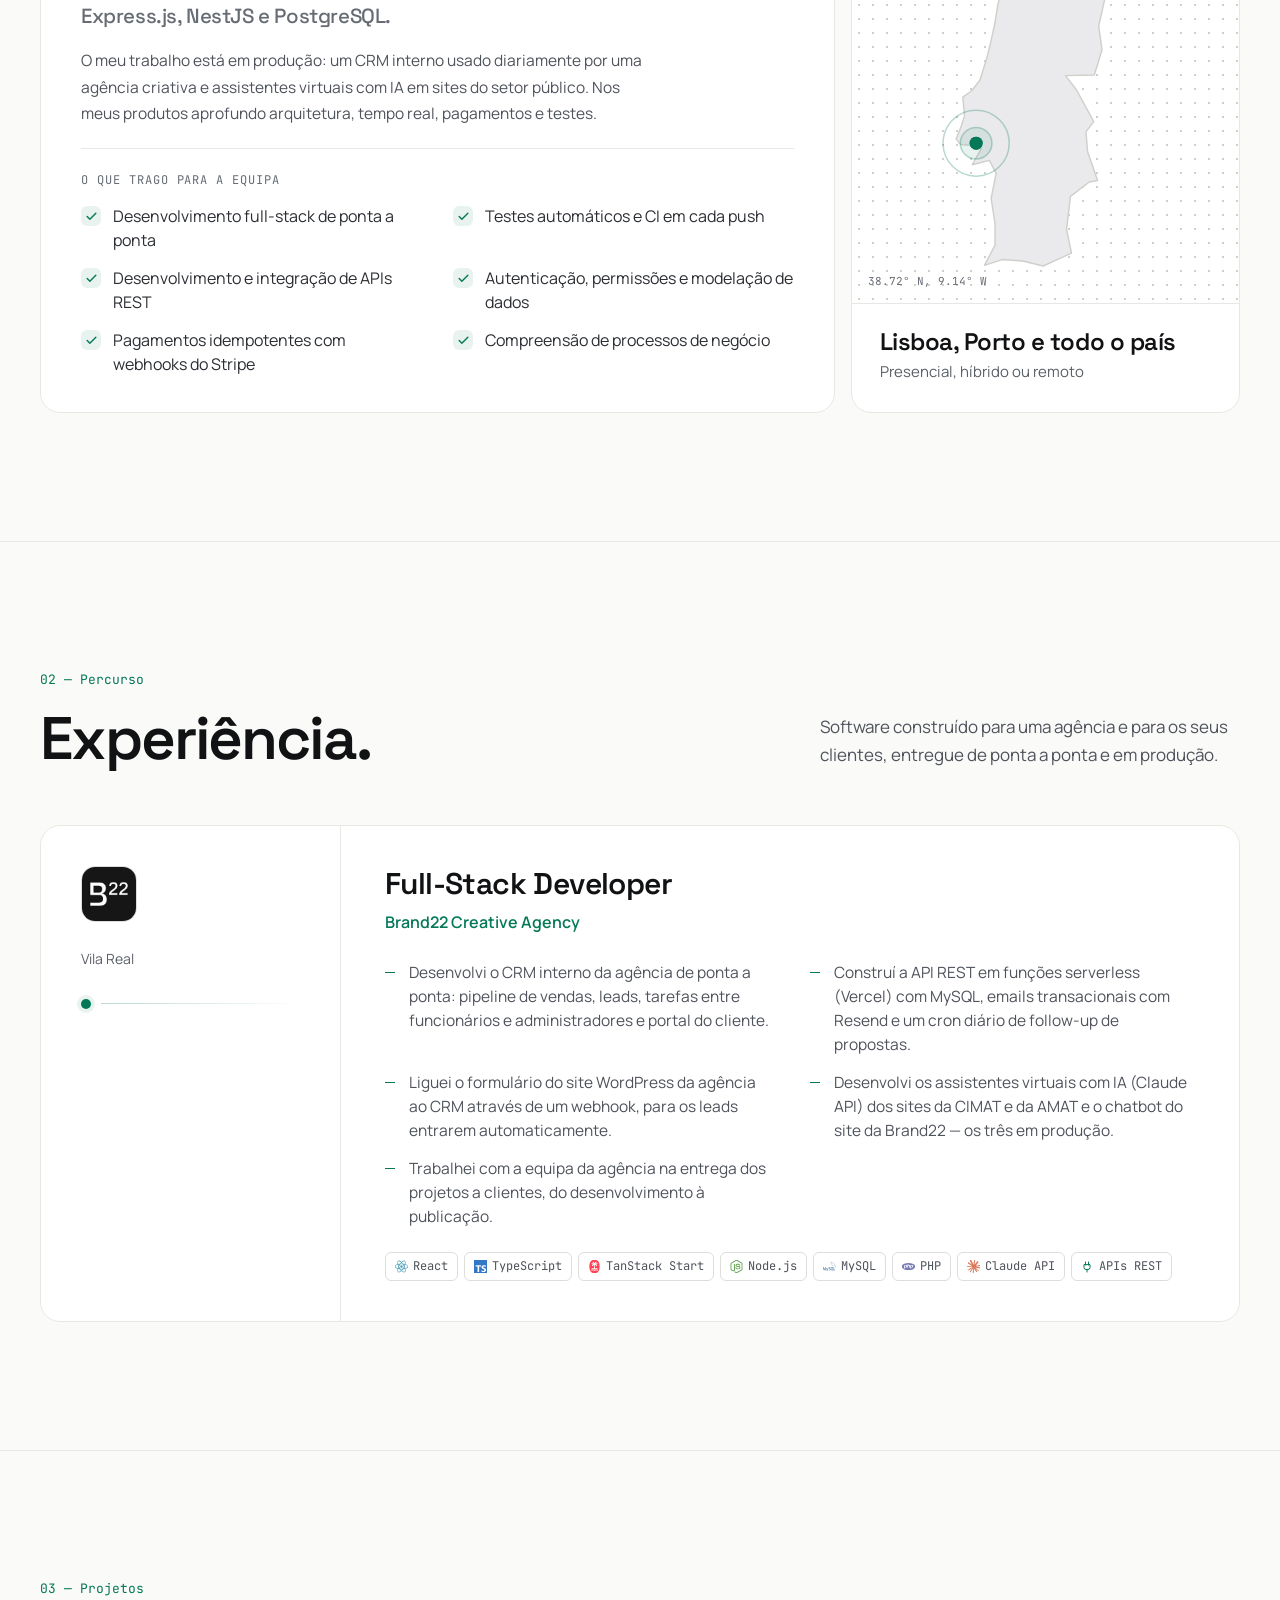
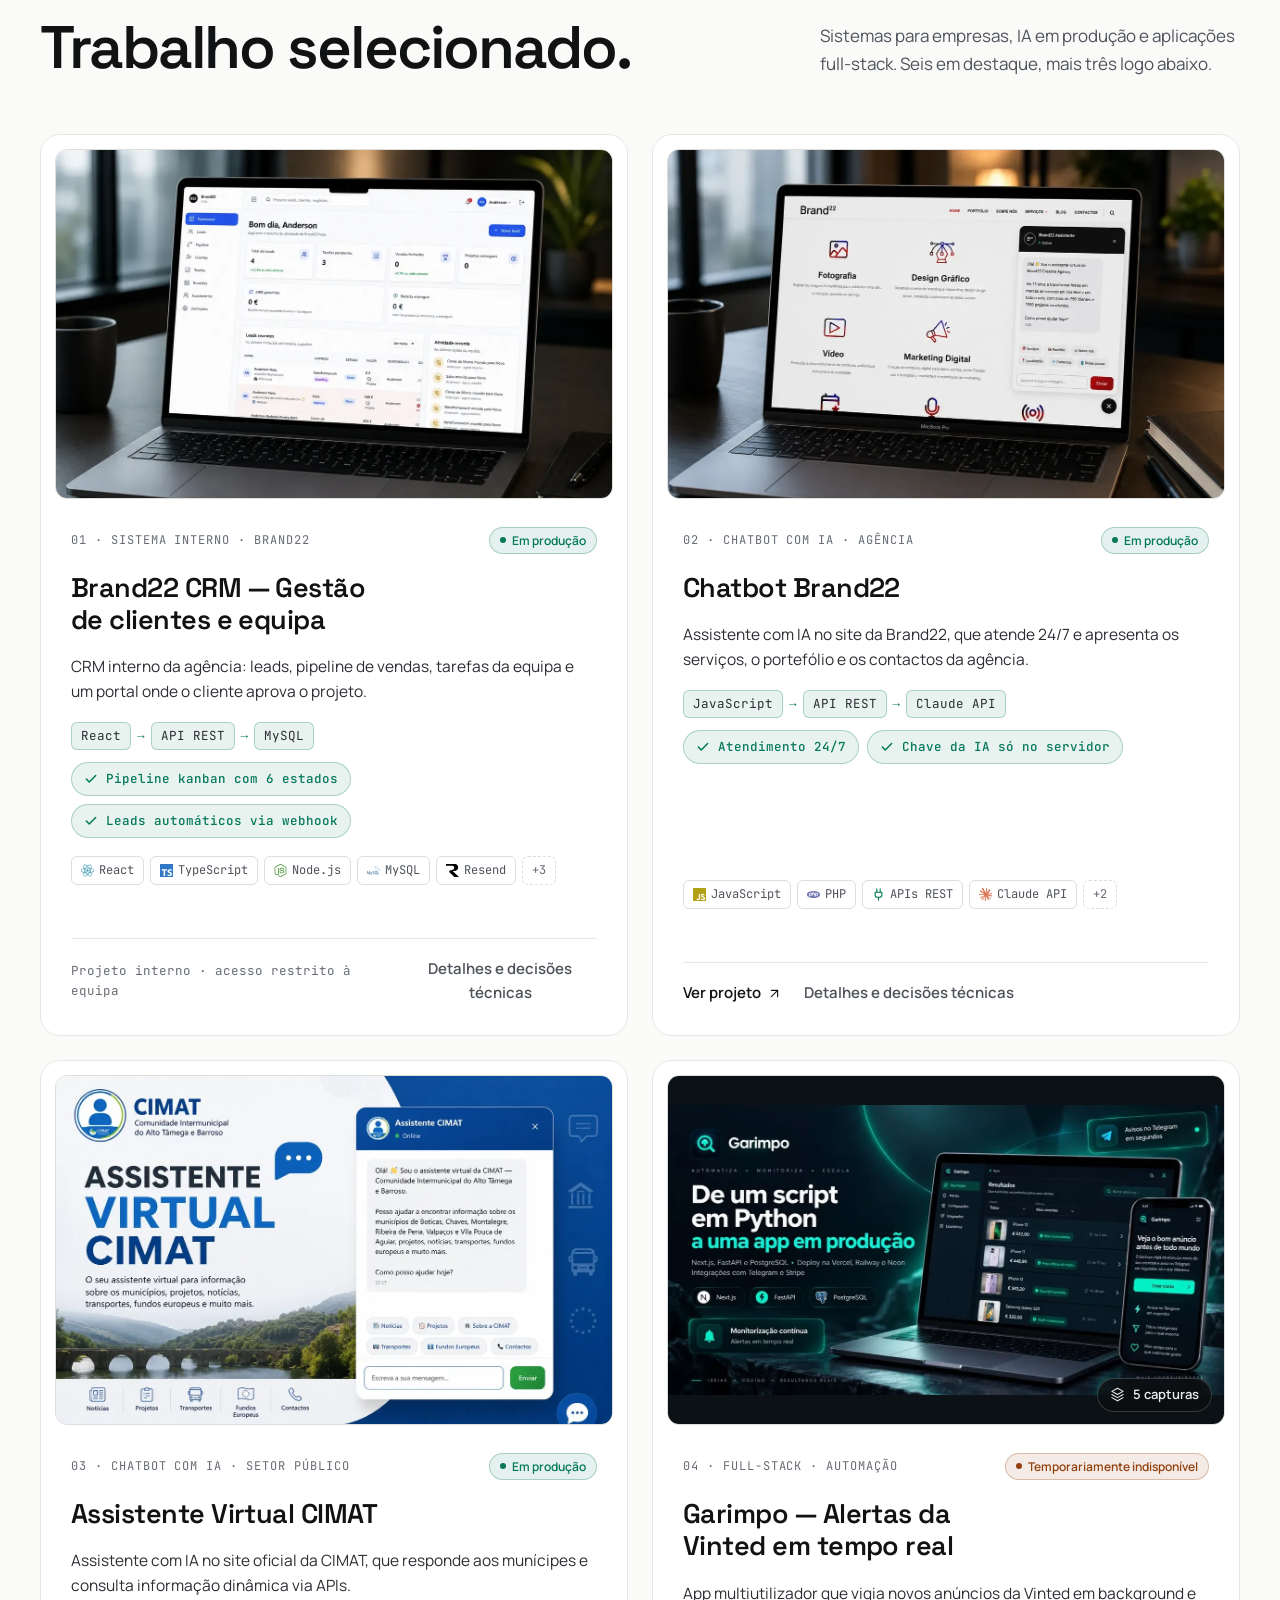
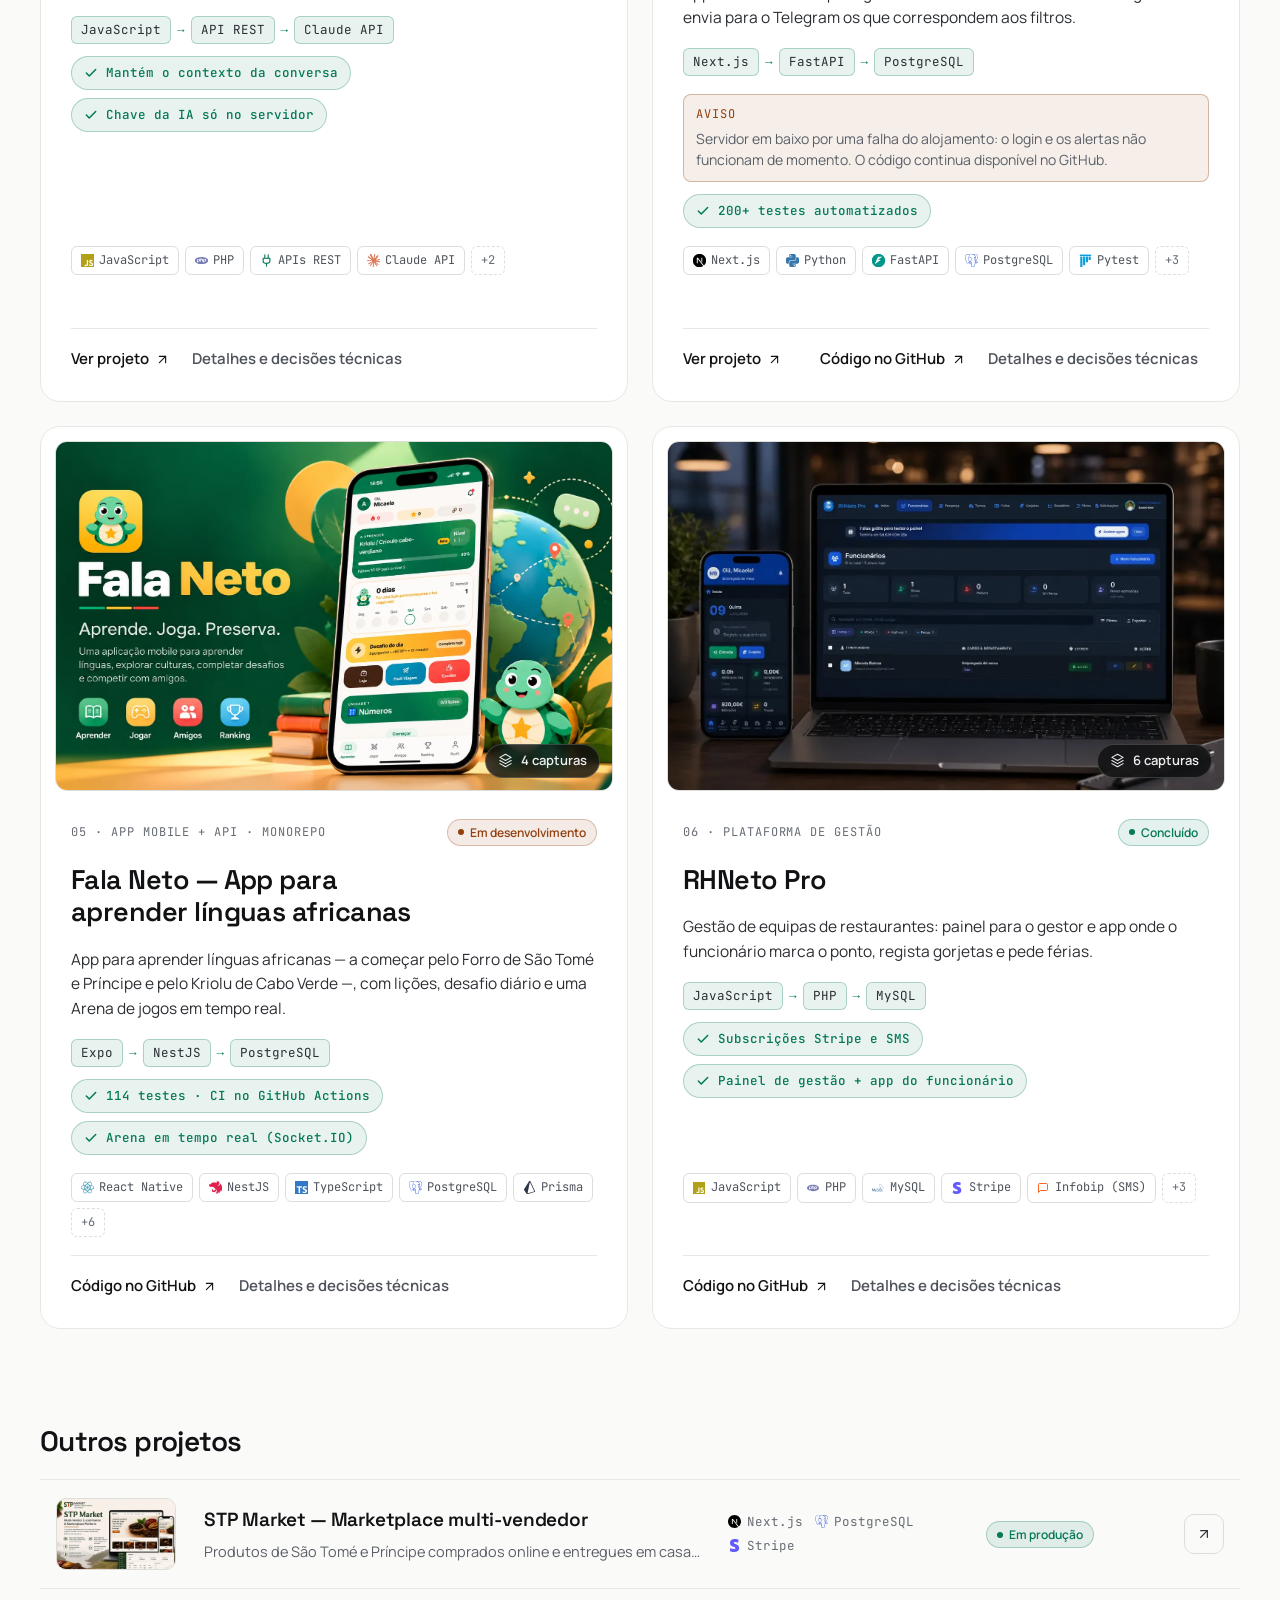
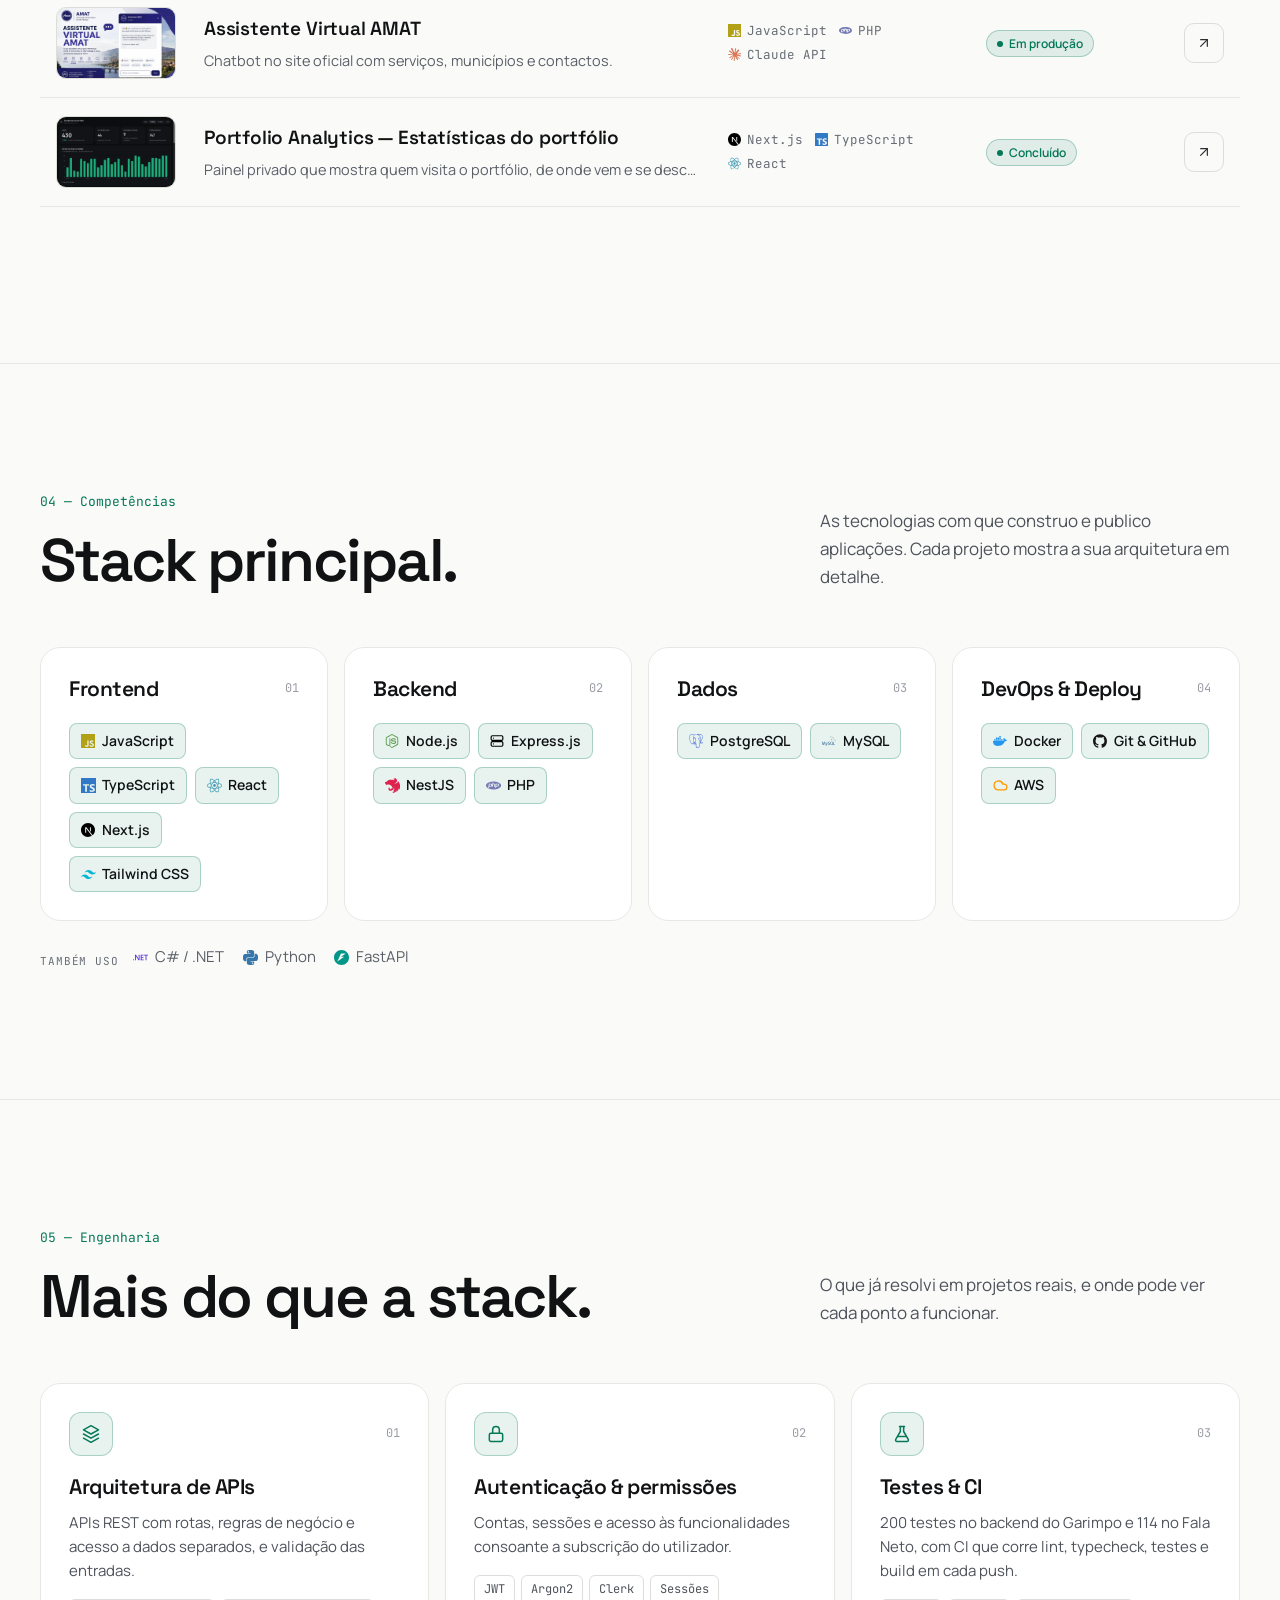
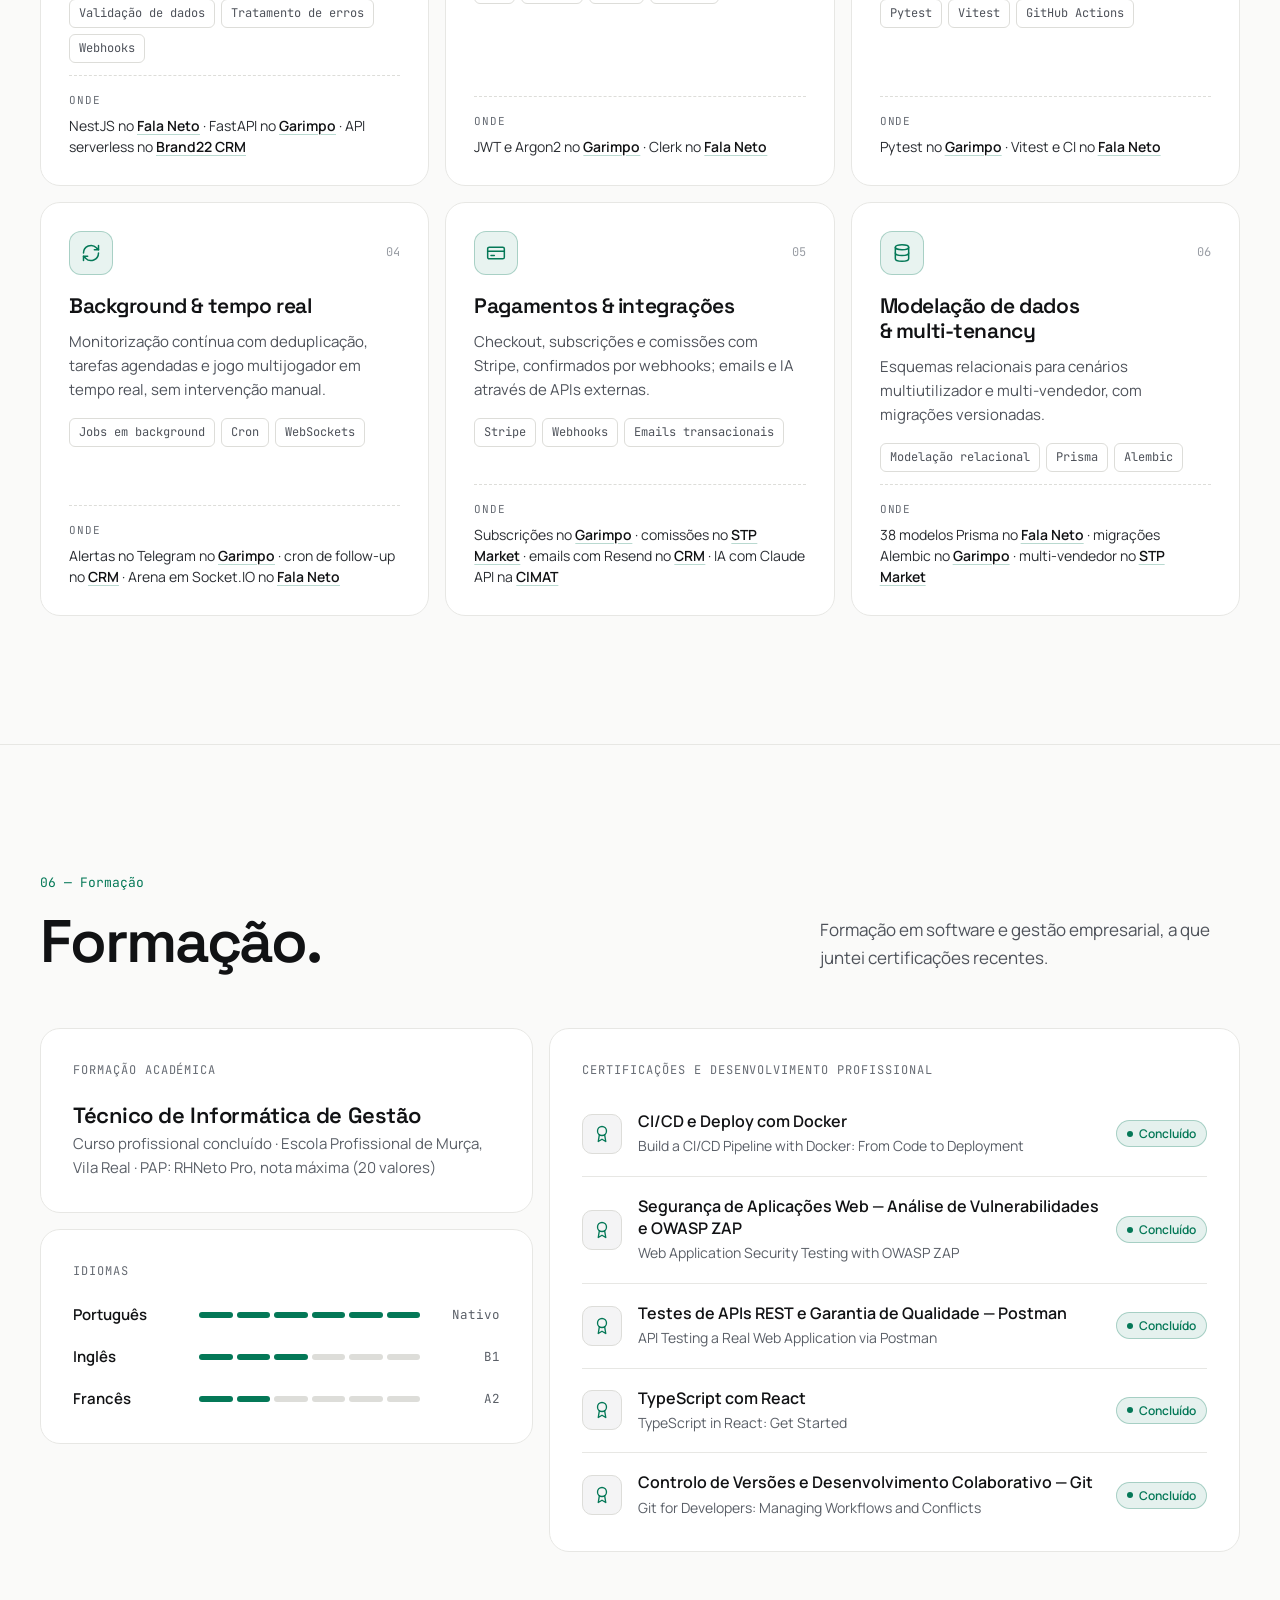
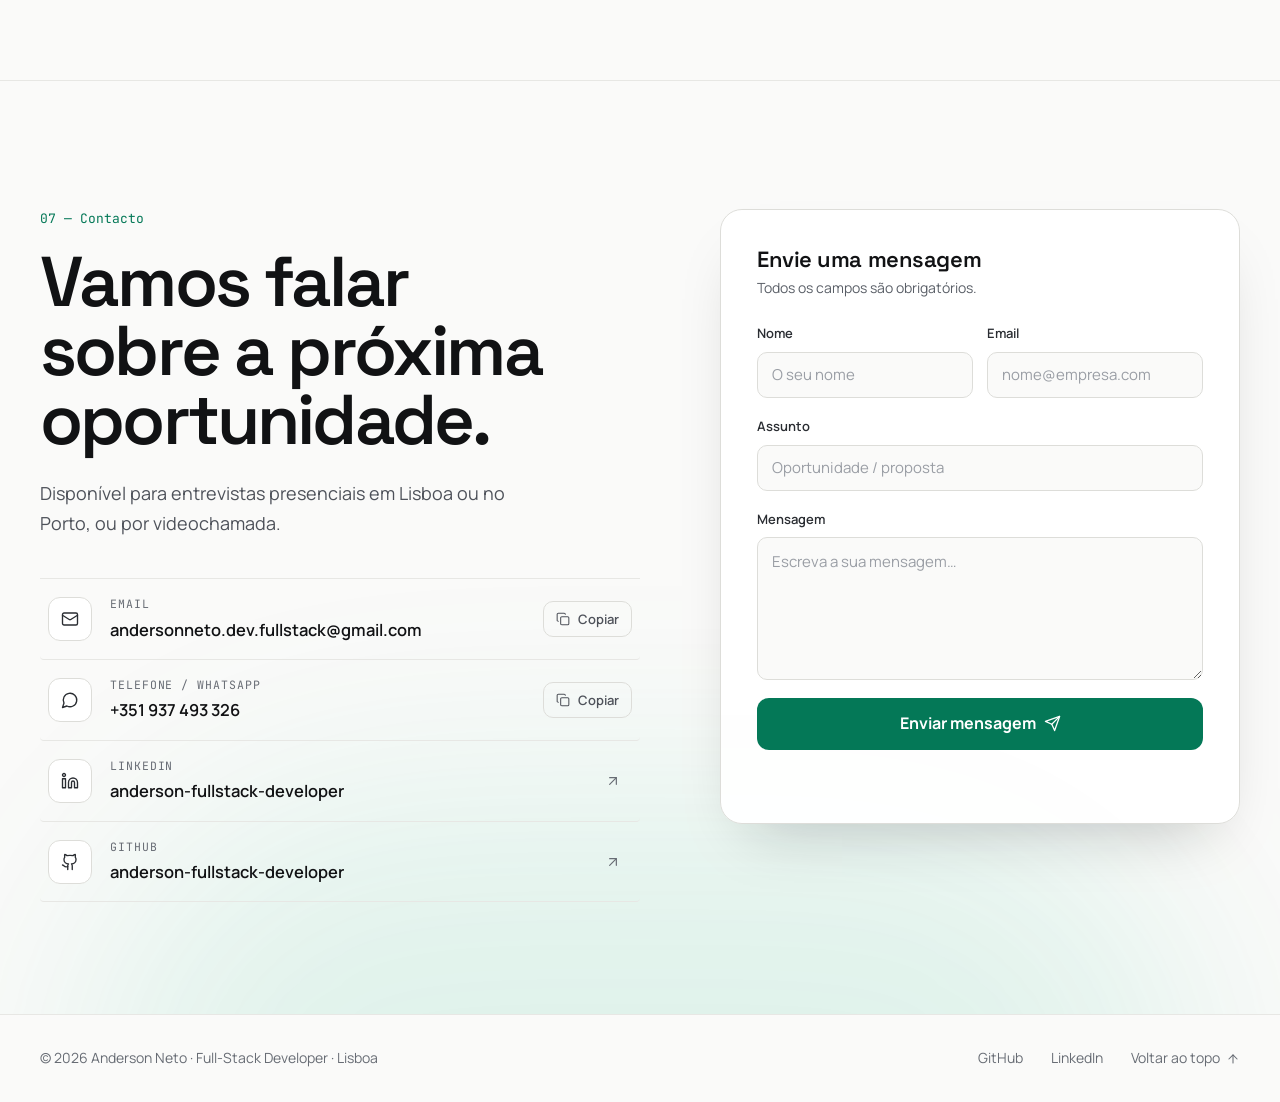
==== commit a897261f: "Tom mais sénior: sem a experiência de suporte técnico, stack correta da Brand22, competências sem ma" ====
--- a/index.html
+++ b/index.html
@@ -245,7 +245,7 @@
             <p class="eyebrow">01 — Sobre</p>
             <h2 id="sobreTitle">Código que resolve<br>problemas reais.</h2>
           </div>
-          <p class="section-lead">Formação em Informática de Gestão e experiência a construir sistemas em produção. Começo por perceber o problema e só depois escolho a solução certa para ele.</p>
+          <p class="section-lead">Construo sistemas em produção de ponta a ponta. Começo por perceber o problema e só depois escolho a solução certa para ele.</p>
         </div>
 
         <div class="bento">
@@ -265,10 +265,10 @@
             <p class="mono-label">O que trago para a equipa</p>
             <ul class="check-list">
               <li><span class="check"><svg class="i" width="13" height="13" aria-hidden="true"><use href="#i-check"></use></svg></span>Desenvolvimento full-stack de ponta a ponta</li>
-              <li><span class="check"><svg class="i" width="13" height="13" aria-hidden="true"><use href="#i-check"></use></svg></span>Interfaces modernas e responsivas</li>
+              <li><span class="check"><svg class="i" width="13" height="13" aria-hidden="true"><use href="#i-check"></use></svg></span>Testes automáticos e CI em cada push</li>
               <li><span class="check"><svg class="i" width="13" height="13" aria-hidden="true"><use href="#i-check"></use></svg></span>Desenvolvimento e integração de APIs REST</li>
-              <li><span class="check"><svg class="i" width="13" height="13" aria-hidden="true"><use href="#i-check"></use></svg></span>Autenticação, CRUD e modelação de dados</li>
-              <li><span class="check"><svg class="i" width="13" height="13" aria-hidden="true"><use href="#i-check"></use></svg></span>Integração de pagamentos</li>
+              <li><span class="check"><svg class="i" width="13" height="13" aria-hidden="true"><use href="#i-check"></use></svg></span>Autenticação, permissões e modelação de dados</li>
+              <li><span class="check"><svg class="i" width="13" height="13" aria-hidden="true"><use href="#i-check"></use></svg></span>Pagamentos idempotentes com webhooks do Stripe</li>
               <li><span class="check"><svg class="i" width="13" height="13" aria-hidden="true"><use href="#i-check"></use></svg></span>Compreensão de processos de negócio</li>
             </ul>
           </article>
@@ -303,7 +303,7 @@
             <p class="eyebrow">02 — Percurso</p>
             <h2 id="expTitle">Experiência.</h2>
           </div>
-          <p class="section-lead">Experiência a desenvolver software numa agência, com sistemas entregues a clientes e em produção, assente numa base sólida em suporte técnico de TI.</p>
+          <p class="section-lead">Software construído para uma agência e para os seus clientes, entregue de ponta a ponta e em produção.</p>
         </div>
 
         <div class="timeline">
@@ -328,31 +328,7 @@
                 <li>Trabalhei com a equipa da agência na entrega dos projetos a clientes, do desenvolvimento à publicação.</li>
               </ul>
               <ul class="tags">
-                <li style="--tc: #61DAFB"><span class="ti ti-light" style="--ti: url(../img/tech/react.svg); --tc: #61DAFB" aria-hidden="true"></span>React</li><li style="--tc: #000000"><span class="ti ti-dark" style="--ti: url(../img/tech/nextdotjs.svg); --tc: #000000" aria-hidden="true"></span>Next.js</li><li style="--tc: #3178C6"><span class="ti" style="--ti: url(../img/tech/typescript.svg); --tc: #3178C6" aria-hidden="true"></span>TypeScript</li><li style="--tc: #5FA04E"><span class="ti" style="--ti: url(../img/tech/nodedotjs.svg); --tc: #5FA04E" aria-hidden="true"></span>Node.js</li><li style="--tc: #000000"><span class="ti ti-dark" style="--ti: url(../img/tech/express.svg); --tc: #000000" aria-hidden="true"></span>Express.js</li><li style="--tc: #E0234E"><span class="ti" style="--ti: url(../img/tech/nestjs.svg); --tc: #E0234E" aria-hidden="true"></span>NestJS</li><li style="--tc: #4169E1"><span class="ti" style="--ti: url(../img/tech/postgresql.svg); --tc: #4169E1" aria-hidden="true"></span>PostgreSQL</li><li style="--tc: var(--accent)"><span class="ti" style="--ti: url(../img/tech/api.svg); --tc: var(--accent)" aria-hidden="true"></span>APIs REST</li>
-              </ul>
-            </div>
-          </article>
-
-          <article class="panel exp-card" data-reveal>
-            <div class="exp-side">
-              <img class="exp-logo" src="assets/img/logos/chip7.webp" alt="Logótipo da Chip7" width="56" height="56" loading="lazy" decoding="async">
-              <div>
-                <p class="exp-type">Chaves, Vila Real</p>
-              </div>
-              <div class="exp-line exp-line-muted" aria-hidden="true"><span></span><i></i></div>
-            </div>
-            <div class="exp-main">
-              <div>
-                <h3>IT Support &amp; Hardware Technician</h3>
-                <p class="exp-company">Chip7</p>
-              </div>
-              <ul class="exp-list">
-                <li>Diagnostiquei e resolvi avarias de hardware e software em equipamentos de clientes.</li>
-                <li>Prestei suporte técnico em contexto de helpdesk, resolvendo incidentes de utilizadores.</li>
-                <li>Acompanhei cada cliente do diagnóstico inicial à entrega do equipamento.</li>
-              </ul>
-              <ul class="tags">
-                <li>Suporte técnico</li><li>Atendimento ao cliente</li><li>Helpdesk</li><li>Hardware</li><li style="--tc: #0078D4"><span class="ti" style="--ti: url(../img/tech/windows.svg); --tc: #0078D4" aria-hidden="true"></span>Windows</li><li>Diagnóstico</li>
+                <li style="--tc: #61DAFB"><span class="ti ti-light" style="--ti: url(../img/tech/react.svg); --tc: #61DAFB" aria-hidden="true"></span>React</li><li style="--tc: #3178C6"><span class="ti" style="--ti: url(../img/tech/typescript.svg); --tc: #3178C6" aria-hidden="true"></span>TypeScript</li><li style="--tc: #FF4154"><span class="ti" style="--ti: url(../img/tech/tanstack.svg); --tc: #FF4154" aria-hidden="true"></span>TanStack Start</li><li style="--tc: #5FA04E"><span class="ti" style="--ti: url(../img/tech/nodedotjs.svg); --tc: #5FA04E" aria-hidden="true"></span>Node.js</li><li style="--tc: #4479A1"><span class="ti" style="--ti: url(../img/tech/mysql.svg); --tc: #4479A1" aria-hidden="true"></span>MySQL</li><li style="--tc: #777BB4"><span class="ti" style="--ti: url(../img/tech/php.svg); --tc: #777BB4" aria-hidden="true"></span>PHP</li><li style="--tc: #D97757"><span class="ti" style="--ti: url(../img/tech/claude.svg); --tc: #D97757" aria-hidden="true"></span>Claude API</li><li style="--tc: var(--accent)"><span class="ti" style="--ti: url(../img/tech/api.svg); --tc: var(--accent)" aria-hidden="true"></span>APIs REST</li>
               </ul>
             </div>
           </article>
@@ -500,13 +476,13 @@
   </div>
   <div class="project-body">
     <div class="project-meta">
-      <span class="mono-label">06 · Projeto final de curso (PAP)</span>
+      <span class="mono-label">06 · Plataforma de gestão</span>
       <span class="badge badge-done"><span class="badge-dot"></span>Concluído</span>
     </div>
     <h3>RHNeto Pro</h3>
     <p class="project-summary">Gestão de equipas de restaurantes: painel para o gestor e app onde o funcionário marca o ponto, regista gorjetas e pede férias.</p>
-    <ul class="arch-mini" aria-label="Arquitetura"><li><span>HTML · CSS · JS</span></li><li><span>PHP</span></li><li><span>MySQL</span></li></ul>
-    <ul class="project-highlights"><li class="project-highlight"><svg class="i" width="14" height="14" aria-hidden="true"><use href="#i-check"></use></svg>Nota máxima: 20 valores</li><li class="project-highlight"><svg class="i" width="14" height="14" aria-hidden="true"><use href="#i-check"></use></svg>Painel de gestão + app do funcionário</li></ul>
+    <ul class="arch-mini" aria-label="Arquitetura"><li><span>JavaScript</span></li><li><span>PHP</span></li><li><span>MySQL</span></li></ul>
+    <ul class="project-highlights"><li class="project-highlight"><svg class="i" width="14" height="14" aria-hidden="true"><use href="#i-check"></use></svg>Subscrições Stripe e SMS</li><li class="project-highlight"><svg class="i" width="14" height="14" aria-hidden="true"><use href="#i-check"></use></svg>Painel de gestão + app do funcionário</li></ul>
     <ul class="tags" aria-label="Tecnologias"><li style="--tc: #F7DF1E"><span class="ti ti-light" style="--ti: url(../img/tech/javascript.svg); --tc: #F7DF1E" aria-hidden="true"></span>JavaScript</li><li style="--tc: #777BB4"><span class="ti" style="--ti: url(../img/tech/php.svg); --tc: #777BB4" aria-hidden="true"></span>PHP</li><li style="--tc: #4479A1"><span class="ti" style="--ti: url(../img/tech/mysql.svg); --tc: #4479A1" aria-hidden="true"></span>MySQL</li><li style="--tc: #635BFF"><span class="ti" style="--ti: url(../img/tech/stripe.svg); --tc: #635BFF" aria-hidden="true"></span>Stripe</li><li style="--tc: #FC6423"><span class="ti" style="--ti: url(../img/tech/message.svg); --tc: #FC6423" aria-hidden="true"></span>Infobip (SMS)</li><li class="tag-more" title="HTML, CSS, Brevo">+3</li></ul>
     <div class="project-actions">
       <a class="link-arrow" href="https://github.com/anderson-fullstack-developer/rhneto-pro" target="_blank" rel="noopener noreferrer">Código no GitHub <svg class="i" width="15" height="15" aria-hidden="true"><use href="#i-arrow-up-right"></use></svg><span class="sr-only"> (abre num novo separador)</span></a>
@@ -532,7 +508,7 @@
       <span class="row-desc">Produtos de São Tomé e Príncipe comprados online e entregues em casa, em Portugal.</span>
     </span>
     <span class="row-stack"><span class="row-tech"><span class="ti ti-dark" style="--ti: url(../img/tech/nextdotjs.svg); --tc: #000000" aria-hidden="true"></span>Next.js</span><span class="row-tech"><span class="ti" style="--ti: url(../img/tech/postgresql.svg); --tc: #4169E1" aria-hidden="true"></span>PostgreSQL</span><span class="row-tech"><span class="ti" style="--ti: url(../img/tech/stripe.svg); --tc: #635BFF" aria-hidden="true"></span>Stripe</span></span>
-    <span class="row-status"><span class="badge badge-test"><span class="badge-dot"></span>Em testes e melhorias finais</span></span>
+    <span class="row-status"><span class="badge badge-live"><span class="badge-dot"></span>Em produção</span></span>
     <span class="row-arrow"><svg class="i" width="16" height="16" aria-hidden="true"><use href="#i-arrow-up-right"></use></svg></span>
     <span class="sr-only">Ver detalhes</span>
   </button>
@@ -595,7 +571,7 @@
         <div class="skills-grid skills-grid-4">
           <article class="panel skill-card spotlight" data-reveal style="--i:0">
             <div class="skill-head"><h3>Frontend</h3><span class="mono-num">01</span></div>
-            <ul class="skill-main"><li style="--tc: #E34F26"><span class="ti" style="--ti: url(../img/tech/html5.svg); --tc: #E34F26" aria-hidden="true"></span>HTML5</li><li style="--tc: #663399"><span class="ti" style="--ti: url(../img/tech/css.svg); --tc: #663399" aria-hidden="true"></span>CSS3</li><li style="--tc: #F7DF1E"><span class="ti ti-light" style="--ti: url(../img/tech/javascript.svg); --tc: #F7DF1E" aria-hidden="true"></span>JavaScript</li><li style="--tc: #3178C6"><span class="ti" style="--ti: url(../img/tech/typescript.svg); --tc: #3178C6" aria-hidden="true"></span>TypeScript</li><li style="--tc: #61DAFB"><span class="ti ti-light" style="--ti: url(../img/tech/react.svg); --tc: #61DAFB" aria-hidden="true"></span>React</li><li style="--tc: #000000"><span class="ti ti-dark" style="--ti: url(../img/tech/nextdotjs.svg); --tc: #000000" aria-hidden="true"></span>Next.js</li><li style="--tc: #06B6D4"><span class="ti" style="--ti: url(../img/tech/tailwindcss.svg); --tc: #06B6D4" aria-hidden="true"></span>Tailwind CSS</li></ul>
+            <ul class="skill-main"><li style="--tc: #F7DF1E"><span class="ti ti-light" style="--ti: url(../img/tech/javascript.svg); --tc: #F7DF1E" aria-hidden="true"></span>JavaScript</li><li style="--tc: #3178C6"><span class="ti" style="--ti: url(../img/tech/typescript.svg); --tc: #3178C6" aria-hidden="true"></span>TypeScript</li><li style="--tc: #61DAFB"><span class="ti ti-light" style="--ti: url(../img/tech/react.svg); --tc: #61DAFB" aria-hidden="true"></span>React</li><li style="--tc: #000000"><span class="ti ti-dark" style="--ti: url(../img/tech/nextdotjs.svg); --tc: #000000" aria-hidden="true"></span>Next.js</li><li style="--tc: #06B6D4"><span class="ti" style="--ti: url(../img/tech/tailwindcss.svg); --tc: #06B6D4" aria-hidden="true"></span>Tailwind CSS</li></ul>
           </article>
           <article class="panel skill-card spotlight" data-reveal style="--i:1">
             <div class="skill-head"><h3>Backend</h3><span class="mono-num">02</span></div>
@@ -607,11 +583,11 @@
           </article>
           <article class="panel skill-card spotlight" data-reveal style="--i:3">
             <div class="skill-head"><h3>DevOps &amp; Deploy</h3><span class="mono-num">04</span></div>
-            <ul class="skill-main"><li style="--tc: #2496ED"><span class="ti" style="--ti: url(../img/tech/docker.svg); --tc: #2496ED" aria-hidden="true"></span>Docker</li><li style="--tc: #181717"><span class="ti ti-dark" style="--ti: url(../img/tech/github.svg); --tc: #181717" aria-hidden="true"></span>Git &amp; GitHub</li><li style="--tc: #FF9900"><span class="ti" style="--ti: url(../img/tech/aws.svg); --tc: #FF9900" aria-hidden="true"></span>AWS<span class="skill-note">· Em aprendizagem</span></li></ul>
-          </article>
-        </div>
-
-        <div class="familiar" data-reveal><span class="mono-label">Familiaridade</span><ul class="familiar-list"><li style="--tc: #512BD4"><span class="ti" style="--ti: url(../img/tech/dotnet.svg); --tc: #512BD4" aria-hidden="true"></span>C# / .NET</li><li style="--tc: #3776AB"><span class="ti" style="--ti: url(../img/tech/python.svg); --tc: #3776AB" aria-hidden="true"></span>Python</li><li style="--tc: #009688"><span class="ti" style="--ti: url(../img/tech/fastapi.svg); --tc: #009688" aria-hidden="true"></span>FastAPI</li></ul></div>
+            <ul class="skill-main"><li style="--tc: #2496ED"><span class="ti" style="--ti: url(../img/tech/docker.svg); --tc: #2496ED" aria-hidden="true"></span>Docker</li><li style="--tc: #181717"><span class="ti ti-dark" style="--ti: url(../img/tech/github.svg); --tc: #181717" aria-hidden="true"></span>Git &amp; GitHub</li><li style="--tc: #FF9900"><span class="ti" style="--ti: url(../img/tech/aws.svg); --tc: #FF9900" aria-hidden="true"></span>AWS</li></ul>
+          </article>
+        </div>
+
+        <div class="familiar" data-reveal><span class="mono-label">Também uso</span><ul class="familiar-list"><li style="--tc: #512BD4"><span class="ti" style="--ti: url(../img/tech/dotnet.svg); --tc: #512BD4" aria-hidden="true"></span>C# / .NET</li><li style="--tc: #3776AB"><span class="ti" style="--ti: url(../img/tech/python.svg); --tc: #3776AB" aria-hidden="true"></span>Python</li><li style="--tc: #009688"><span class="ti" style="--ti: url(../img/tech/fastapi.svg); --tc: #009688" aria-hidden="true"></span>FastAPI</li></ul></div>
       </div>
     </section>
     <section id="engenharia" class="section section-line" aria-labelledby="engTitle">
@@ -698,7 +674,7 @@
         <div class="section-head" data-reveal>
           <div>
             <p class="eyebrow">06 — Formação</p>
-            <h2 id="eduTitle">Sempre a aprender.</h2>
+            <h2 id="eduTitle">Formação.</h2>
           </div>
           <p class="section-lead">Formação em software e gestão empresarial, a que juntei certificações recentes.</p>
         </div>
@@ -738,11 +714,6 @@
           <article class="panel edu-card" data-reveal style="--i:1">
             <p class="mono-label">Certificações e Desenvolvimento Profissional</p>
             <ul class="cert-list">
-              <li>
-                <span class="cert-icon"><svg class="i" width="18" height="18" aria-hidden="true"><use href="#i-award"></use></svg></span>
-                <span class="cert-text"><strong>Desenvolvimento de Software Full-Stack</strong><span>Meta Full-Stack Developer Professional Certificate</span></span>
-                <span class="badge badge-dev"><span class="badge-dot"></span>Em curso</span>
-              </li>
               <li>
                 <span class="cert-icon"><svg class="i" width="18" height="18" aria-hidden="true"><use href="#i-award"></use></svg></span>
                 <span class="cert-text"><strong>CI/CD e Deploy com Docker</strong><span>Build a CI/CD Pipeline with Docker: From Code to Deployment</span></span>
@@ -944,6 +915,6 @@
 
   <div class="toast" id="toast" role="status" aria-live="polite"></div>
 
-  <script type="application/json" id="projectsData">[{"id":"brand22-crm","title":"Brand22 CRM — Gestão de clientes e equipa","label":"Sistema interno · Brand22","status":"live","statusLabel":"Em produção","problem":"Clientes, interações e processos internos da agência dispersos por várias ferramentas.","solution":"CRM com pipeline de vendas em kanban, gestão de leads e clientes, tarefas com entrega e revisão entre funcionário e administrador, e um portal onde o cliente aprova o projeto ou pede revisão.","features":["Dashboard com indicadores: MRR, pipeline e previsão","Leads com filtros e edição na própria lista","Pipeline em kanban com 6 estados, de Novo a Entregue","Tarefas com entrega e revisão entre funcionário e administrador","Portal do cliente por link único para aprovar o projeto ou pedir revisão","Leads do formulário do site recebidos automaticamente por webhook","Propostas e marcação de reuniões por link público","Emails transacionais com Resend"],"stack":["React","TanStack Start","TypeScript","Node.js","APIs REST","MySQL","Resend","Vercel"],"stackIcons":[{"path":"../img/tech/react.svg","color":"#61DAFB","tone":"light"},null,{"path":"../img/tech/typescript.svg","color":"#3178C6","tone":""},{"path":"../img/tech/nodedotjs.svg","color":"#5FA04E","tone":""},{"path":"../img/tech/api.svg","color":"var(--accent)","tone":""},{"path":"../img/tech/mysql.svg","color":"#4479A1","tone":""},{"path":"../img/tech/resend.svg","color":"#000000","tone":"dark"},{"path":"../img/tech/vercel.svg","color":"#000000","tone":"dark"}],"image":"assets/img/projects/brand22-crm.webp","imageAlt":"Captura de ecrã do Brand22 CRM: painel com indicadores, leads e atividade recente","imageFit":"cover","role":"Desenvolvido por mim de ponta a ponta na Brand22: interface, API, base de dados e integrações.","decisions":[{"title":"API e interface no mesmo projeto","text":"A API corre em funções serverless na Vercel, ao lado da interface em React: um único deploy e nenhum servidor para manter."},{"title":"Leads sem trabalho manual","text":"O formulário Contact Form 7 do site WordPress envia cada pedido para um webhook do CRM, que valida os dados e cria o lead."},{"title":"Portal sem conta para o cliente","text":"O cliente recebe um link com um token único e aprova o projeto ou pede revisão sem precisar de criar conta."},{"title":"Follow-up sem depender da memória","text":"Um cron diário da Vercel envia lembretes ao cliente e alertas ao administrador quando uma proposta fica parada 3 ou 5 dias."}],"url":"","domain":"","repo":"","arch":{"flow":[["React","TanStack Start · interface"],["API REST","Funções serverless na Vercel"],["MySQL","Railway · leads, tarefas, utilizadores"]],"side":["Webhook do site WordPress → leads","Cron diário de follow-up","Resend · emails"]}},{"id":"cimat","title":"Assistente Virtual CIMAT","label":"Chatbot com IA · Setor público","status":"live","statusLabel":"Em produção","problem":"Munícipes dependentes do atendimento manual para questões institucionais.","solution":"Assistente com IA integrado no site oficial, que responde a questões institucionais e consulta informação dinâmica via APIs.","features":["Assistente integrado no site oficial da CIMAT","Sugestões rápidas por tema: Notícias, Projetos, Transportes, Fundos Europeus e Contactos","Indicador de \"a escrever\" enquanto a resposta chega","Conversa com contexto: cada pedido envia as últimas 6 mensagens","Respostas geradas com a API do Claude","Rota REST própria no WordPress (/wp-json/cimat/v1/chat)"],"stack":["HTML","CSS","JavaScript","PHP","APIs REST","Claude API"],"stackIcons":[{"path":"../img/tech/html5.svg","color":"#E34F26","tone":""},{"path":"../img/tech/css.svg","color":"#663399","tone":""},{"path":"../img/tech/javascript.svg","color":"#F7DF1E","tone":"light"},{"path":"../img/tech/php.svg","color":"#777BB4","tone":""},{"path":"../img/tech/api.svg","color":"var(--accent)","tone":""},{"path":"../img/tech/claude.svg","color":"#D97757","tone":""}],"image":"assets/img/projects/cimat.webp","imageAlt":"Captura de ecrã do projeto Assistente Virtual CIMAT","imageFit":"cover","role":"Desenvolvi o assistente na Brand22. Desenvolvi também o assistente da AMAT, igualmente em produção.","decisions":[{"title":"A chave da IA nunca chega ao navegador","text":"O widget fala com uma rota REST do próprio WordPress, e é essa rota em PHP que chama a API do Claude. A chave fica só no servidor."},{"title":"Conversa com contexto, custo controlado","text":"Cada pergunta leva as últimas 6 mensagens: o assistente percebe as perguntas de seguimento sem enviar a conversa inteira."},{"title":"Começar pelas perguntas mais comuns","text":"Botões de sugestão para os temas mais procurados pelos munícipes, para quem não sabe por onde começar."}],"url":"https://cimat.pt/","domain":"cimat.pt","repo":"","arch":{"flow":[["JavaScript","Widget no site WordPress"],["API REST","Rota WordPress em PHP"],["Claude API","Respostas geradas com IA"]],"side":["Sugestões rápidas: Notícias, Projetos, Transportes","Histórico das últimas 6 mensagens","Nonce do WordPress em cada pedido"]}},{"id":"garimpo","title":"Garimpo — Alertas da Vinted em tempo real","label":"Full-Stack · Automação","status":"down","statusLabel":"Temporariamente indisponível","notice":"O servidor está temporariamente em baixo devido a uma falha no fornecedor de alojamento. O site pode abrir, mas o login e os alertas não funcionam de momento. O código e as decisões técnicas continuam disponíveis em «Detalhes e decisões técnicas».","problem":"Encontrar boas oportunidades na Vinted exige pesquisar manualmente, a toda a hora, por novos anúncios.","solution":"App multiutilizador onde cada utilizador cria alertas com filtros para a Vinted; o sistema monitoriza novos anúncios em background e envia os que correspondem para o Telegram.","features":["Criação de alertas com filtros para a Vinted","Autenticação e contas de utilizador","Monitorização contínua em background","Deduplicação de resultados","Notificações automáticas no Telegram","Subscrições e permissões com Stripe","Mais de 200 testes automatizados com Pytest","Deploy na Vercel, Railway e Neon","Projeto individual, do primeiro script ao deploy"],"stack":["Next.js","Python","FastAPI","PostgreSQL","Stripe","Telegram","Pytest","Docker"],"stackIcons":[{"path":"../img/tech/nextdotjs.svg","color":"#000000","tone":"dark"},{"path":"../img/tech/python.svg","color":"#3776AB","tone":""},{"path":"../img/tech/fastapi.svg","color":"#009688","tone":""},{"path":"../img/tech/postgresql.svg","color":"#4169E1","tone":""},{"path":"../img/tech/stripe.svg","color":"#635BFF","tone":""},{"path":"../img/tech/telegram.svg","color":"#26A5E4","tone":""},{"path":"../img/tech/pytest.svg","color":"#0A9EDC","tone":""},{"path":"../img/tech/docker.svg","color":"#2496ED","tone":""}],"image":"assets/img/projects/garimpo.webp","imageAlt":"Captura de ecrã do projeto Garimpo — Alertas da Vinted em tempo real","imageFit":"contain","role":"Projeto individual: arquitetura, frontend em Next.js, API em FastAPI, base de dados, testes e deploy.","decisions":[{"title":"Simplificar em vez de complicar","text":"Comecei por planear NestJS e serviços em Python separados. Percebi que estava a acrescentar complexidade sem necessidade e juntei tudo num único backend em FastAPI."},{"title":"De script pessoal a sistema multiutilizador","text":"O Garimpo nasceu como um script que eu corria no meu PC. Transformei-o num sistema com autenticação, alertas por utilizador, permissões e subscrições."},{"title":"Processos contínuos sem notificações repetidas","text":"A monitorização corre em background, em ciclos. A deduplicação garante que cada anúncio chega ao utilizador uma única vez."},{"title":"Testes antes de crescer","text":"Mais de 200 testes automatizados no backend permitem mudar código sem partir alertas, filtros ou pagamentos."},{"title":"Cada peça no serviço certo","text":"Frontend na Vercel, API na Railway e PostgreSQL na Neon: cada parte é publicada e escalada de forma independente."}],"url":"https://garimpo-xi-ten.vercel.app/","domain":"garimpo-xi-ten.vercel.app","repo":"https://github.com/anderson-fullstack-developer/garimpo","arch":{"flow":[["Next.js","Frontend na Vercel"],["FastAPI","API na Railway · JWT"],["PostgreSQL","Neon · alertas e utilizadores"]],"side":["Monitorização em background · deduplicação","Telegram · alertas","Stripe · subscrições"]},"gallery":[{"src":"assets/img/projects/garimpo.webp","alt":"Captura de ecrã do projeto Garimpo — Alertas da Vinted em tempo real","contain":true},{"src":"assets/img/projects/garimpo/05-telegram.webp","alt":"Ambiente de desenvolvimento: o Garimpo a correr num portátil com resultados de iPhone 11 e o canal do Telegram a receber os alertas com foto, preço e desconto face ao preço habitual","contain":true,"bg":"#191A21"},{"src":"assets/img/projects/garimpo/01-resultados.webp","alt":"Resultados do Garimpo: anúncios reais de iPhone 12 e AirPods Pro com foto, preço, estado e etiquetas Perfeito e Melhor oferta","contain":true,"bg":"#0F141E"},{"src":"assets/img/projects/garimpo/02-alertas.webp","alt":"Alertas do Garimpo: iPhone 12, PlayStation 5 e AirPods Pro ativos, com os anúncios novos encontrados hoje","contain":true,"bg":"#0F141E"},{"src":"assets/img/projects/garimpo/03-alerta-iphone.webp","alt":"Edição do alerta iPhone 12 barato: pesquisa, intervalo de preço, país, palavras a excluir e estado do produto","contain":true,"bg":"#0F141E"},{"src":"assets/img/projects/garimpo/04-resultados-telemovel.webp","alt":"Resultados do Garimpo no telemóvel, com um anúncio de AirPods Pro marcado como melhor oferta","contain":true,"bg":"#0F141E"}]},{"id":"fala-neto","title":"Fala Neto — App para aprender línguas africanas","label":"App mobile + API · Monorepo","status":"dev","statusLabel":"Em desenvolvimento","problem":"Quase não existem ferramentas digitais para aprender línguas africanas como o Forro de São Tomé e Príncipe ou o Kriolu de Cabo Verde.","solution":"Monorepo com app mobile (Expo), API em NestJS com PostgreSQL e painel de administração, pensado para várias línguas: lições, desafio diário, ranking e uma Arena multijogador em tempo real.","features":["Várias línguas: Forro (São Tomé e Príncipe) e Kriolu (Cabo Verde, em beta), com mais a caminho","Lições por unidades, com XP, níveis e sequência diária","Desafio do dia","Arena multijogador em tempo real: duelo, sobrevivência, equipas e torneios","Amigos e ranking","Contribuições de voz: gravar e ouvir pronúncias","Painel de administração com revisão de conteúdo","Interface em português e inglês","Autenticação com Clerk","Estado: protótipo completo; backend real em construção"],"stack":["React Native","NestJS","TypeScript","PostgreSQL","Prisma","Expo","Socket.IO","Clerk","TanStack Start","Vitest","Turborepo"],"stackIcons":[{"path":"../img/tech/react.svg","color":"#61DAFB","tone":"light"},{"path":"../img/tech/nestjs.svg","color":"#E0234E","tone":""},{"path":"../img/tech/typescript.svg","color":"#3178C6","tone":""},{"path":"../img/tech/postgresql.svg","color":"#4169E1","tone":""},{"path":"../img/tech/prisma.svg","color":"#2D3748","tone":"dark"},{"path":"../img/tech/expo.svg","color":"#1C2024","tone":"dark"},{"path":"../img/tech/socketdotio.svg","color":"#010101","tone":"dark"},{"path":"../img/tech/clerk.svg","color":"#6C47FF","tone":""},{"path":"../img/tech/tanstack.svg","color":"#ECE8D1","tone":"light"},{"path":"../img/tech/vitest.svg","color":"#00FF74","tone":"light"},{"path":"../img/tech/turborepo.svg","color":"#FF1E56","tone":""}],"image":"assets/img/projects/fala-neto/capa.webp","imageAlt":"Capa do Fala Neto: app mobile para aprender línguas africanas, explorar culturas, completar desafios e competir com amigos","imageFit":"cover","role":"Projeto individual: a partir de um protótipo web feito no Lovable, montei o monorepo e estou a construir a API em NestJS, a app mobile em Expo e o painel de administração.","decisions":[{"title":"Nenhuma palavra inventada","text":"Todo o conteúdo de exemplo é um marcador rotulado até ser aprovado por falantes nativos no painel de administração; o conteúdo gerado por IA entra sempre como rascunho."},{"title":"Pensado para várias línguas desde o início","text":"Cada língua é conteúdo, não código: acrescentar uma nova língua não obriga a mudar a app nem a API."},{"title":"Regras do jogo num pacote próprio","text":"As regras da Arena vivem em @stp/game-engine, sem dependências, testadas à parte e partilhadas entre a API e as apps."},{"title":"Monorepo com contratos partilhados","text":"Tipos, configuração e traduções em pacotes comuns (@stp/types, @stp/config, @stp/i18n), usados pela API, pela app e pelo painel."},{"title":"Infraestrutura só quando é precisa","text":"A Arena guarda o estado de jogo em memória atrás de uma interface; o Redis só entra quando for preciso escalar, sem mudar a lógica."},{"title":"Qualidade desde o primeiro módulo","text":"CI no GitHub Actions com lint, typecheck, testes e build em cada push; 114 testes com Vitest."}],"arch":{"flow":[["Expo","App mobile em React Native"],["NestJS","API REST + WebSockets"],["PostgreSQL","Prisma · 38 modelos"]],"side":["Clerk · autenticação","Socket.IO · Arena em tempo real","Swagger · documentação da API","Painel de administração em TanStack Start"]},"gallery":[{"src":"assets/img/projects/fala-neto/capa.webp","alt":"Capa do Fala Neto: app mobile para aprender línguas africanas, explorar culturas, completar desafios e competir com amigos"},{"src":"assets/img/projects/fala-neto/01-boas-vindas.webp","alt":"Ecrã de boas-vindas da app Fala Neto, com o Neto e o convite para aprender as línguas de São Tomé e Príncipe e Cabo Verde","contain":true,"bg":"#282828"},{"src":"assets/img/projects/fala-neto/02-aprender.webp","alt":"Ecrã Aprender da app Fala Neto: curso de Kriolu, sequência de dias, desafio do dia e unidade Números","contain":true,"bg":"#282828"},{"src":"assets/img/projects/fala-neto/03-admin.webp","alt":"Painel de administração do Fala Neto: dashboard com utilizadores ativos e conteúdo por estado","contain":true,"bg":"#282828"},{"src":"assets/img/projects/fala-neto/04-dev-admin.webp","alt":"Ambiente de desenvolvimento: monorepo no VS Code com o painel de administração a correr em localhost","contain":true,"bg":"#191A21"}],"url":"","domain":"","repo":"https://github.com/anderson-fullstack-developer/fala-neto"},{"id":"rhneto-pro","title":"RHNeto Pro","label":"Projeto final de curso (PAP)","status":"done","statusLabel":"Concluído","problem":"Pequenos restaurantes gerem horários, presenças, salários e gorjetas em folhas de cálculo e papel, com erros de registo e informação difícil de cruzar.","solution":"Sistema web com dois ambientes sobre a mesma base de dados: um painel de gestão (funcionários, presenças, turnos, salários, gorjetas, férias e relatórios) e uma app onde o funcionário marca o ponto, regista gorjetas e pede férias ou trocas de turno.","features":["Gestão de funcionários com documentos anexos e ficha exportável em PDF","Livro de ponto: entrada, pausas e saída, com cálculo de atrasos e faltas","Turnos individuais e em massa, escala fixa ou rotativa, e trocas entre colegas","Folha de pagamento com gorjetas incluídas, pagamentos em massa, fecho do mês e exportação CSV","Registo de gorjetas com origem, forma de pagamento e estado","Pedidos de férias e central de solicitações com aprovação ou rejeição","Relatórios com indicadores por funcionário e exportação","Subscrição com período de teste e pagamento com Stripe","Notificações por SMS (Infobip) e emails (Brevo)"],"stack":["HTML","CSS","JavaScript","PHP","MySQL","Stripe","Infobip (SMS)","Brevo"],"stackIcons":[{"path":"../img/tech/html5.svg","color":"#E34F26","tone":""},{"path":"../img/tech/css.svg","color":"#663399","tone":""},{"path":"../img/tech/javascript.svg","color":"#F7DF1E","tone":"light"},{"path":"../img/tech/php.svg","color":"#777BB4","tone":""},{"path":"../img/tech/mysql.svg","color":"#4479A1","tone":""},{"path":"../img/tech/stripe.svg","color":"#635BFF","tone":""},{"path":"../img/tech/message.svg","color":"#FC6423","tone":""},{"path":"../img/tech/brevo.svg","color":"#0B996E","tone":""}],"image":"assets/img/projects/rhneto-pro.webp","imageAlt":"Captura de ecrã do RHNeto Pro: painel de gestão de funcionários de um restaurante","imageFit":"cover","role":"Prova de Aptidão Profissional do curso de Técnico de Informática de Gestão, desenvolvida individualmente: análise de requisitos, base de dados, backend em PHP e as duas interfaces.","decisions":[{"title":"Dois ambientes, uma base de dados","text":"O painel de gestão e a app do funcionário leem e escrevem nas mesmas tabelas, ligadas por chaves estrangeiras ao funcionário — foi o principal desafio técnico do projeto."},{"title":"O funcionário propõe, a gestão aprova","text":"Marcações manuais, gorjetas, férias e trocas de turno entram como pedidos numa central única, onde o administrador aprova ou rejeita."},{"title":"Um mês fechado não muda","text":"Depois de fechado, o mês da folha de pagamento deixa de aceitar alterações, para os valores pagos ficarem estáveis."},{"title":"Testes que apanharam um erro real","text":"Na fase de testes encontrei um erro no cálculo da folha de pagamento; corrigi-o e reforcei a validação dos dados introduzidos."}],"url":"","domain":"","repo":"https://github.com/anderson-fullstack-developer/rhneto-pro","noLink":"Domínio expirado","arch":{"flow":[["HTML · CSS · JS","Painel de gestão e app do funcionário"],["PHP","Backend · validação e regras"],["MySQL","Uma base de dados para os dois ambientes"]],"side":["Stripe · subscrições","Infobip · SMS","Brevo · emails"]},"gallery":[{"src":"assets/img/projects/rhneto-pro.webp","alt":"Captura de ecrã do RHNeto Pro: painel de gestão de funcionários de um restaurante"},{"src":"assets/img/projects/rhneto-pro/00-painel-login.webp","alt":"Login do painel de gestão do RHNeto Pro, com o acesso por email ou utilizador e palavra-passe","contain":true,"bg":"#282828"},{"src":"assets/img/projects/rhneto-pro/01-painel.webp","alt":"Painel de gestão do RHNeto Pro: indicadores do restaurante e atividade recente de entradas e saídas","contain":true},{"src":"assets/img/projects/rhneto-pro/02-turnos.webp","alt":"Gestão de turnos do RHNeto Pro: escala semanal com os turnos de cada dia","contain":true},{"src":"assets/img/projects/rhneto-pro/03-folha-pagamento.webp","alt":"Folha de pagamento do RHNeto Pro: salário base, gorjetas e estado do pagamento de cada funcionário","contain":true},{"src":"assets/img/projects/rhneto-pro/04-app-login.webp","alt":"App do funcionário do RHNeto Pro no telemóvel: login no Portal do Funcionário com email e PIN","contain":true,"bg":"#282828"},{"src":"assets/img/projects/rhneto-pro/05-app-inicio.webp","alt":"Início da app do funcionário do RHNeto Pro: botões de entrada e gorjeta, horas, gorjetas, estimativa do mês e dias de férias","contain":true,"bg":"#282828"}]},{"id":"stp-market","title":"STP Market — Marketplace multi-vendedor","label":"Marketplace","status":"test","statusLabel":"Em testes e melhorias finais","problem":"Quem vive em Portugal tinha dificuldade em encontrar e comprar produtos de São Tomé e Príncipe.","solution":"Marketplace multi-vendedor onde os clientes compram produtos de São Tomé e Príncipe e recebem-nos em casa, com pagamentos Stripe e backoffice para vendedores.","features":["Compra online com entrega ao domicílio","Registo e gestão de vendedores","Catálogo de produtos com imagens na Cloudinary","Encomendas e cálculo de comissões","Pagamentos integrados com Stripe","Emails transacionais com Brevo","Backoffice administrativo"],"stack":["Next.js","PostgreSQL","Stripe","TypeScript","Brevo","Cloudinary"],"stackIcons":[{"path":"../img/tech/nextdotjs.svg","color":"#000000","tone":"dark"},{"path":"../img/tech/postgresql.svg","color":"#4169E1","tone":""},{"path":"../img/tech/stripe.svg","color":"#635BFF","tone":""},{"path":"../img/tech/typescript.svg","color":"#3178C6","tone":""},{"path":"../img/tech/brevo.svg","color":"#0B996E","tone":""},{"path":"../img/tech/cloudinary.svg","color":"#3448C5","tone":""}],"image":"assets/img/projects/stp-market.webp","imageAlt":"Captura de ecrã do projeto STP Market — Marketplace multi-vendedor","imageFit":"cover","role":"","decisions":[],"url":"","domain":"","repo":"https://github.com/anderson-fullstack-developer/stp-market","arch":{"flow":[["Next.js","Loja, admin e área do vendedor"],["Prisma ORM","Modelo multi-vendedor"],["PostgreSQL","Encomendas e comissões"]],"side":["Stripe · checkout e webhook","Cloudinary · imagens","Brevo · emails"]}},{"id":"amat","title":"Assistente Virtual AMAT","label":"Chatbot com IA · Setor público","status":"live","statusLabel":"Em produção","problem":"Necessidade de responder a questões institucionais sobre a AMAT sem depender só de atendimento manual.","solution":"Chatbot com IA integrado no site oficial, com respostas sobre serviços, áreas de atuação, municípios e contactos via APIs REST.","features":["Respostas geradas com a API do Claude","Integrado no site oficial"],"stack":["HTML","CSS","JavaScript","PHP","APIs REST","Claude API"],"stackIcons":[{"path":"../img/tech/html5.svg","color":"#E34F26","tone":""},{"path":"../img/tech/css.svg","color":"#663399","tone":""},{"path":"../img/tech/javascript.svg","color":"#F7DF1E","tone":"light"},{"path":"../img/tech/php.svg","color":"#777BB4","tone":""},{"path":"../img/tech/api.svg","color":"var(--accent)","tone":""},{"path":"../img/tech/claude.svg","color":"#D97757","tone":""}],"image":"assets/img/projects/amat.webp","imageAlt":"Captura de ecrã do projeto Assistente Virtual AMAT","imageFit":"cover","role":"","decisions":[],"url":"https://www.amat.pt/","domain":"amat.pt","repo":""},{"id":"brand22-chatbot","title":"Chatbot Brand22","label":"Chatbot com IA","status":"live","statusLabel":"Em produção","problem":"A Brand22 precisava de atendimento disponível fora do horário comercial.","solution":"Chatbot 24/7 com IA que responde a perguntas frequentes e apresenta serviços, portefólio e contactos.","features":["Widget de conversa integrado no site da agência","Respostas geradas com a API do Claude","Apresenta serviços, portefólio e contactos","Atendimento disponível 24/7","Rota REST própria no WordPress (/wp-json/brand22/v1/chat)"],"stack":["HTML","CSS","JavaScript","PHP","APIs REST","Claude API"],"stackIcons":[{"path":"../img/tech/html5.svg","color":"#E34F26","tone":""},{"path":"../img/tech/css.svg","color":"#663399","tone":""},{"path":"../img/tech/javascript.svg","color":"#F7DF1E","tone":"light"},{"path":"../img/tech/php.svg","color":"#777BB4","tone":""},{"path":"../img/tech/api.svg","color":"var(--accent)","tone":""},{"path":"../img/tech/claude.svg","color":"#D97757","tone":""}],"image":"assets/img/projects/brand22-assistente.webp","imageAlt":"Captura de ecrã do projeto Chatbot Brand22","imageFit":"cover","role":"Desenvolvi o chatbot na Brand22, com a mesma arquitetura dos assistentes da CIMAT e da AMAT.","decisions":[{"title":"A chave da IA nunca chega ao navegador","text":"O widget fala com uma rota REST do próprio WordPress, e é essa rota em PHP que chama a API do Claude. A chave fica só no servidor."},{"title":"Atendimento fora do horário","text":"Responde às perguntas mais comuns a qualquer hora e encaminha o visitante para os contactos da agência quando é preciso uma pessoa."}],"url":"https://brand22creativeagency.com/","domain":"brand22creativeagency.com","repo":"","arch":{"flow":[["JavaScript","Widget no site WordPress"],["API REST","Rota WordPress em PHP"],["Claude API","Respostas geradas com IA"]],"side":["Atendimento 24/7","Serviços, portefólio e contactos","Chave da IA só no servidor"]}},{"id":"portfolio-analytics","title":"Portfolio Analytics — Estatísticas do portfólio","label":"Projeto pessoal","status":"done","statusLabel":"Concluído","problem":"Saber se os recrutadores abrem o portfólio, que projetos veem e se descarregam o CV — sem cookies nem banners de consentimento.","solution":"Painel em Next.js que lê a API do GoatCounter no servidor e mostra visitas, origens, um funil do recrutador e as candidaturas identificadas por links ?ref=.","features":["Visitas ao longo do tempo (7 dias, 30 dias, 90 dias e 1 ano)","Funil do recrutador: visita → projeto → CV → contacto","Candidaturas identificadas por links ?ref=nome-da-empresa","Origens, páginas, países e dispositivos","Gráficos em SVG com tooltip, navegação por teclado e vista em tabela","Acesso protegido por password","Modo de demonstração quando não há token"],"stack":["Next.js","TypeScript","React","GoatCounter API","Vercel"],"stackIcons":[{"path":"../img/tech/nextdotjs.svg","color":"#000000","tone":"dark"},{"path":"../img/tech/typescript.svg","color":"#3178C6","tone":""},{"path":"../img/tech/react.svg","color":"#61DAFB","tone":"light"},{"path":"../img/tech/api.svg","color":"var(--accent)","tone":""},{"path":"../img/tech/vercel.svg","color":"#000000","tone":"dark"}],"image":"assets/img/projects/portfolio-analytics.webp","imageAlt":"Captura de ecrã do painel de estatísticas do portfólio","imageFit":"cover","role":"Projeto individual, desenvolvido com apoio de IA (Claude Code): ideia, integração com a API, autenticação e visualizações.","decisions":[{"title":"A chave da API nunca sai do servidor","text":"Os dados são lidos em Server Components do Next.js; o navegador só recebe os números já agregados."},{"title":"Um bug que os dados de demonstração escondiam","text":"Com dados reais descobri que a API ignorava o próprio dia quando o fim do intervalo vinha só com a data. Passei a enviar data e hora completas."},{"title":"Sessão sem base de dados","text":"Cookie httpOnly assinado com HMAC; mudar a password termina todas as sessões."},{"title":"Gráficos sem biblioteca","text":"Barras em SVG feitas à mão, com tooltip, navegação por setas e vista em tabela para acessibilidade."}],"arch":{"flow":[["Next.js","Server Components · gráficos em SVG"],["API REST","GoatCounter · cache de 5 minutos"],["GoatCounter","Estatísticas sem cookies"]],"side":["Sessão assinada (HMAC) em cookie httpOnly","Funil do recrutador","Candidaturas por ?ref="]},"url":"","domain":"","repo":"https://github.com/anderson-fullstack-developer/portfolio-analytics","gallery":[{"src":"assets/img/projects/portfolio-analytics.webp","alt":"Captura de ecrã do painel de estatísticas do portfólio"},{"src":"assets/img/projects/portfolio-analytics/01-painel.webp","alt":"Painel do Portfolio Analytics: visitas, downloads do CV, mensagens enviadas, projetos abertos e gráfico de visitas dos últimos 30 dias","contain":true,"bg":"#0B0D0F"}]}]</script>
+  <script type="application/json" id="projectsData">[{"id":"brand22-crm","title":"Brand22 CRM — Gestão de clientes e equipa","label":"Sistema interno · Brand22","status":"live","statusLabel":"Em produção","problem":"Clientes, interações e processos internos da agência dispersos por várias ferramentas.","solution":"CRM com pipeline de vendas em kanban, gestão de leads e clientes, tarefas com entrega e revisão entre funcionário e administrador, e um portal onde o cliente aprova o projeto ou pede revisão.","features":["Dashboard com indicadores: MRR, pipeline e previsão","Leads com filtros e edição na própria lista","Pipeline em kanban com 6 estados, de Novo a Entregue","Tarefas com entrega e revisão entre funcionário e administrador","Portal do cliente por link único para aprovar o projeto ou pedir revisão","Leads do formulário do site recebidos automaticamente por webhook","Propostas e marcação de reuniões por link público","Emails transacionais com Resend"],"stack":["React","TanStack Start","TypeScript","Node.js","APIs REST","MySQL","Resend","Vercel"],"stackIcons":[{"path":"../img/tech/react.svg","color":"#61DAFB","tone":"light"},null,{"path":"../img/tech/typescript.svg","color":"#3178C6","tone":""},{"path":"../img/tech/nodedotjs.svg","color":"#5FA04E","tone":""},{"path":"../img/tech/api.svg","color":"var(--accent)","tone":""},{"path":"../img/tech/mysql.svg","color":"#4479A1","tone":""},{"path":"../img/tech/resend.svg","color":"#000000","tone":"dark"},{"path":"../img/tech/vercel.svg","color":"#000000","tone":"dark"}],"image":"assets/img/projects/brand22-crm.webp","imageAlt":"Captura de ecrã do Brand22 CRM: painel com indicadores, leads e atividade recente","imageFit":"cover","role":"Desenvolvido por mim de ponta a ponta na Brand22: interface, API, base de dados e integrações.","decisions":[{"title":"API e interface no mesmo projeto","text":"A API corre em funções serverless na Vercel, ao lado da interface em React: um único deploy e nenhum servidor para manter."},{"title":"Leads sem trabalho manual","text":"O formulário Contact Form 7 do site WordPress envia cada pedido para um webhook do CRM, que valida os dados e cria o lead."},{"title":"Portal sem conta para o cliente","text":"O cliente recebe um link com um token único e aprova o projeto ou pede revisão sem precisar de criar conta."},{"title":"Follow-up sem depender da memória","text":"Um cron diário da Vercel envia lembretes ao cliente e alertas ao administrador quando uma proposta fica parada 3 ou 5 dias."}],"url":"","domain":"","repo":"","arch":{"flow":[["React","TanStack Start · interface"],["API REST","Funções serverless na Vercel"],["MySQL","Railway · leads, tarefas, utilizadores"]],"side":["Webhook do site WordPress → leads","Cron diário de follow-up","Resend · emails"]}},{"id":"cimat","title":"Assistente Virtual CIMAT","label":"Chatbot com IA · Setor público","status":"live","statusLabel":"Em produção","problem":"Munícipes dependentes do atendimento manual para questões institucionais.","solution":"Assistente com IA integrado no site oficial, que responde a questões institucionais e consulta informação dinâmica via APIs.","features":["Assistente integrado no site oficial da CIMAT","Sugestões rápidas por tema: Notícias, Projetos, Transportes, Fundos Europeus e Contactos","Indicador de \"a escrever\" enquanto a resposta chega","Conversa com contexto: cada pedido envia as últimas 6 mensagens","Respostas geradas com a API do Claude","Rota REST própria no WordPress (/wp-json/cimat/v1/chat)"],"stack":["HTML","CSS","JavaScript","PHP","APIs REST","Claude API"],"stackIcons":[{"path":"../img/tech/html5.svg","color":"#E34F26","tone":""},{"path":"../img/tech/css.svg","color":"#663399","tone":""},{"path":"../img/tech/javascript.svg","color":"#F7DF1E","tone":"light"},{"path":"../img/tech/php.svg","color":"#777BB4","tone":""},{"path":"../img/tech/api.svg","color":"var(--accent)","tone":""},{"path":"../img/tech/claude.svg","color":"#D97757","tone":""}],"image":"assets/img/projects/cimat.webp","imageAlt":"Captura de ecrã do projeto Assistente Virtual CIMAT","imageFit":"cover","role":"Desenvolvi o assistente na Brand22. Desenvolvi também o assistente da AMAT, igualmente em produção.","decisions":[{"title":"A chave da IA nunca chega ao navegador","text":"O widget fala com uma rota REST do próprio WordPress, e é essa rota em PHP que chama a API do Claude. A chave fica só no servidor."},{"title":"Conversa com contexto, custo controlado","text":"Cada pergunta leva as últimas 6 mensagens: o assistente percebe as perguntas de seguimento sem enviar a conversa inteira."},{"title":"Começar pelas perguntas mais comuns","text":"Botões de sugestão para os temas mais procurados pelos munícipes, para quem não sabe por onde começar."}],"url":"https://cimat.pt/","domain":"cimat.pt","repo":"","arch":{"flow":[["JavaScript","Widget no site WordPress"],["API REST","Rota WordPress em PHP"],["Claude API","Respostas geradas com IA"]],"side":["Sugestões rápidas: Notícias, Projetos, Transportes","Histórico das últimas 6 mensagens","Nonce do WordPress em cada pedido"]}},{"id":"garimpo","title":"Garimpo — Alertas da Vinted em tempo real","label":"Full-Stack · Automação","status":"down","statusLabel":"Temporariamente indisponível","notice":"O servidor está temporariamente em baixo devido a uma falha no fornecedor de alojamento. O site pode abrir, mas o login e os alertas não funcionam de momento. O código e as decisões técnicas continuam disponíveis em «Detalhes e decisões técnicas».","problem":"Encontrar boas oportunidades na Vinted exige pesquisar manualmente, a toda a hora, por novos anúncios.","solution":"App multiutilizador onde cada utilizador cria alertas com filtros para a Vinted; o sistema monitoriza novos anúncios em background e envia os que correspondem para o Telegram.","features":["Criação de alertas com filtros para a Vinted","Autenticação e contas de utilizador","Monitorização contínua em background","Deduplicação de resultados","Notificações automáticas no Telegram","Subscrições e permissões com Stripe","Mais de 200 testes automatizados com Pytest","Deploy na Vercel, Railway e Neon","Projeto individual, do primeiro script ao deploy"],"stack":["Next.js","Python","FastAPI","PostgreSQL","Stripe","Telegram","Pytest","Docker"],"stackIcons":[{"path":"../img/tech/nextdotjs.svg","color":"#000000","tone":"dark"},{"path":"../img/tech/python.svg","color":"#3776AB","tone":""},{"path":"../img/tech/fastapi.svg","color":"#009688","tone":""},{"path":"../img/tech/postgresql.svg","color":"#4169E1","tone":""},{"path":"../img/tech/stripe.svg","color":"#635BFF","tone":""},{"path":"../img/tech/telegram.svg","color":"#26A5E4","tone":""},{"path":"../img/tech/pytest.svg","color":"#0A9EDC","tone":""},{"path":"../img/tech/docker.svg","color":"#2496ED","tone":""}],"image":"assets/img/projects/garimpo.webp","imageAlt":"Captura de ecrã do projeto Garimpo — Alertas da Vinted em tempo real","imageFit":"contain","role":"Projeto individual: arquitetura, frontend em Next.js, API em FastAPI, base de dados, testes e deploy.","decisions":[{"title":"Simplificar em vez de complicar","text":"Comecei por planear NestJS e serviços em Python separados. Percebi que estava a acrescentar complexidade sem necessidade e juntei tudo num único backend em FastAPI."},{"title":"De script pessoal a sistema multiutilizador","text":"O Garimpo nasceu como um script que eu corria no meu PC. Transformei-o num sistema com autenticação, alertas por utilizador, permissões e subscrições."},{"title":"Processos contínuos sem notificações repetidas","text":"A monitorização corre em background, em ciclos. A deduplicação garante que cada anúncio chega ao utilizador uma única vez."},{"title":"Testes antes de crescer","text":"Mais de 200 testes automatizados no backend permitem mudar código sem partir alertas, filtros ou pagamentos."},{"title":"Cada peça no serviço certo","text":"Frontend na Vercel, API na Railway e PostgreSQL na Neon: cada parte é publicada e escalada de forma independente."}],"url":"https://garimpo-xi-ten.vercel.app/","domain":"garimpo-xi-ten.vercel.app","repo":"https://github.com/anderson-fullstack-developer/garimpo","arch":{"flow":[["Next.js","Frontend na Vercel"],["FastAPI","API na Railway · JWT"],["PostgreSQL","Neon · alertas e utilizadores"]],"side":["Monitorização em background · deduplicação","Telegram · alertas","Stripe · subscrições"]},"gallery":[{"src":"assets/img/projects/garimpo.webp","alt":"Captura de ecrã do projeto Garimpo — Alertas da Vinted em tempo real","contain":true},{"src":"assets/img/projects/garimpo/05-telegram.webp","alt":"Ambiente de desenvolvimento: o Garimpo a correr num portátil com resultados de iPhone 11 e o canal do Telegram a receber os alertas com foto, preço e desconto face ao preço habitual","contain":true,"bg":"#191A21"},{"src":"assets/img/projects/garimpo/01-resultados.webp","alt":"Resultados do Garimpo: anúncios reais de iPhone 12 e AirPods Pro com foto, preço, estado e etiquetas Perfeito e Melhor oferta","contain":true,"bg":"#0F141E"},{"src":"assets/img/projects/garimpo/02-alertas.webp","alt":"Alertas do Garimpo: iPhone 12, PlayStation 5 e AirPods Pro ativos, com os anúncios novos encontrados hoje","contain":true,"bg":"#0F141E"},{"src":"assets/img/projects/garimpo/03-alerta-iphone.webp","alt":"Edição do alerta iPhone 12 barato: pesquisa, intervalo de preço, país, palavras a excluir e estado do produto","contain":true,"bg":"#0F141E"},{"src":"assets/img/projects/garimpo/04-resultados-telemovel.webp","alt":"Resultados do Garimpo no telemóvel, com um anúncio de AirPods Pro marcado como melhor oferta","contain":true,"bg":"#0F141E"}]},{"id":"fala-neto","title":"Fala Neto — App para aprender línguas africanas","label":"App mobile + API · Monorepo","status":"dev","statusLabel":"Em desenvolvimento","problem":"Quase não existem ferramentas digitais para aprender línguas africanas como o Forro de São Tomé e Príncipe ou o Kriolu de Cabo Verde.","solution":"Monorepo com app mobile (Expo), API em NestJS com PostgreSQL e painel de administração, pensado para várias línguas: lições, desafio diário, ranking e uma Arena multijogador em tempo real.","features":["Várias línguas: Forro (São Tomé e Príncipe) e Kriolu (Cabo Verde, em beta), com mais a caminho","Lições por unidades, com XP, níveis e sequência diária","Desafio do dia","Arena multijogador em tempo real: duelo, sobrevivência, equipas e torneios","Amigos e ranking","Contribuições de voz: gravar e ouvir pronúncias","Painel de administração com revisão de conteúdo","Interface em português e inglês","Autenticação com Clerk","Estado: protótipo completo; backend real em construção"],"stack":["React Native","NestJS","TypeScript","PostgreSQL","Prisma","Expo","Socket.IO","Clerk","TanStack Start","Vitest","Turborepo"],"stackIcons":[{"path":"../img/tech/react.svg","color":"#61DAFB","tone":"light"},{"path":"../img/tech/nestjs.svg","color":"#E0234E","tone":""},{"path":"../img/tech/typescript.svg","color":"#3178C6","tone":""},{"path":"../img/tech/postgresql.svg","color":"#4169E1","tone":""},{"path":"../img/tech/prisma.svg","color":"#2D3748","tone":"dark"},{"path":"../img/tech/expo.svg","color":"#1C2024","tone":"dark"},{"path":"../img/tech/socketdotio.svg","color":"#010101","tone":"dark"},{"path":"../img/tech/clerk.svg","color":"#6C47FF","tone":""},{"path":"../img/tech/tanstack.svg","color":"#ECE8D1","tone":"light"},{"path":"../img/tech/vitest.svg","color":"#00FF74","tone":"light"},{"path":"../img/tech/turborepo.svg","color":"#FF1E56","tone":""}],"image":"assets/img/projects/fala-neto/capa.webp","imageAlt":"Capa do Fala Neto: app mobile para aprender línguas africanas, explorar culturas, completar desafios e competir com amigos","imageFit":"cover","role":"Projeto individual: a partir de um protótipo web feito no Lovable, montei o monorepo e estou a construir a API em NestJS, a app mobile em Expo e o painel de administração.","decisions":[{"title":"Nenhuma palavra inventada","text":"Todo o conteúdo de exemplo é um marcador rotulado até ser aprovado por falantes nativos no painel de administração; o conteúdo gerado por IA entra sempre como rascunho."},{"title":"Pensado para várias línguas desde o início","text":"Cada língua é conteúdo, não código: acrescentar uma nova língua não obriga a mudar a app nem a API."},{"title":"Regras do jogo num pacote próprio","text":"As regras da Arena vivem em @stp/game-engine, sem dependências, testadas à parte e partilhadas entre a API e as apps."},{"title":"Monorepo com contratos partilhados","text":"Tipos, configuração e traduções em pacotes comuns (@stp/types, @stp/config, @stp/i18n), usados pela API, pela app e pelo painel."},{"title":"Infraestrutura só quando é precisa","text":"A Arena guarda o estado de jogo em memória atrás de uma interface; o Redis só entra quando for preciso escalar, sem mudar a lógica."},{"title":"Qualidade desde o primeiro módulo","text":"CI no GitHub Actions com lint, typecheck, testes e build em cada push; 114 testes com Vitest."}],"arch":{"flow":[["Expo","App mobile em React Native"],["NestJS","API REST + WebSockets"],["PostgreSQL","Prisma · 38 modelos"]],"side":["Clerk · autenticação","Socket.IO · Arena em tempo real","Swagger · documentação da API","Painel de administração em TanStack Start"]},"gallery":[{"src":"assets/img/projects/fala-neto/capa.webp","alt":"Capa do Fala Neto: app mobile para aprender línguas africanas, explorar culturas, completar desafios e competir com amigos"},{"src":"assets/img/projects/fala-neto/01-boas-vindas.webp","alt":"Ecrã de boas-vindas da app Fala Neto, com o Neto e o convite para aprender as línguas de São Tomé e Príncipe e Cabo Verde","contain":true,"bg":"#282828"},{"src":"assets/img/projects/fala-neto/02-aprender.webp","alt":"Ecrã Aprender da app Fala Neto: curso de Kriolu, sequência de dias, desafio do dia e unidade Números","contain":true,"bg":"#282828"},{"src":"assets/img/projects/fala-neto/03-admin.webp","alt":"Painel de administração do Fala Neto: dashboard com utilizadores ativos e conteúdo por estado","contain":true,"bg":"#282828"},{"src":"assets/img/projects/fala-neto/04-dev-admin.webp","alt":"Ambiente de desenvolvimento: monorepo no VS Code com o painel de administração a correr em localhost","contain":true,"bg":"#191A21"}],"url":"","domain":"","repo":"https://github.com/anderson-fullstack-developer/fala-neto"},{"id":"rhneto-pro","title":"RHNeto Pro","label":"Plataforma de gestão","status":"done","statusLabel":"Concluído","problem":"Pequenos restaurantes gerem horários, presenças, salários e gorjetas em folhas de cálculo e papel, com erros de registo e informação difícil de cruzar.","solution":"Sistema web com dois ambientes sobre a mesma base de dados: um painel de gestão (funcionários, presenças, turnos, salários, gorjetas, férias e relatórios) e uma app onde o funcionário marca o ponto, regista gorjetas e pede férias ou trocas de turno.","features":["Gestão de funcionários com documentos anexos e ficha exportável em PDF","Livro de ponto: entrada, pausas e saída, com cálculo de atrasos e faltas","Turnos individuais e em massa, escala fixa ou rotativa, e trocas entre colegas","Folha de pagamento com gorjetas incluídas, pagamentos em massa, fecho do mês e exportação CSV","Registo de gorjetas com origem, forma de pagamento e estado","Pedidos de férias e central de solicitações com aprovação ou rejeição","Relatórios com indicadores por funcionário e exportação","Subscrição com período de teste e pagamento com Stripe","Notificações por SMS (Infobip) e emails (Brevo)"],"stack":["HTML","CSS","JavaScript","PHP","MySQL","Stripe","Infobip (SMS)","Brevo"],"stackIcons":[{"path":"../img/tech/html5.svg","color":"#E34F26","tone":""},{"path":"../img/tech/css.svg","color":"#663399","tone":""},{"path":"../img/tech/javascript.svg","color":"#F7DF1E","tone":"light"},{"path":"../img/tech/php.svg","color":"#777BB4","tone":""},{"path":"../img/tech/mysql.svg","color":"#4479A1","tone":""},{"path":"../img/tech/stripe.svg","color":"#635BFF","tone":""},{"path":"../img/tech/message.svg","color":"#FC6423","tone":""},{"path":"../img/tech/brevo.svg","color":"#0B996E","tone":""}],"image":"assets/img/projects/rhneto-pro.webp","imageAlt":"Captura de ecrã do RHNeto Pro: painel de gestão de funcionários de um restaurante","imageFit":"cover","role":"Prova de Aptidão Profissional do curso de Técnico de Informática de Gestão, desenvolvida individualmente: análise de requisitos, base de dados, backend em PHP e as duas interfaces.","decisions":[{"title":"Dois ambientes, uma base de dados","text":"O painel de gestão e a app do funcionário leem e escrevem nas mesmas tabelas, ligadas por chaves estrangeiras ao funcionário — foi o principal desafio técnico do projeto."},{"title":"O funcionário propõe, a gestão aprova","text":"Marcações manuais, gorjetas, férias e trocas de turno entram como pedidos numa central única, onde o administrador aprova ou rejeita."},{"title":"Um mês fechado não muda","text":"Depois de fechado, o mês da folha de pagamento deixa de aceitar alterações, para os valores pagos ficarem estáveis."},{"title":"Testes que apanharam um erro real","text":"Na fase de testes encontrei um erro no cálculo da folha de pagamento; corrigi-o e reforcei a validação dos dados introduzidos."}],"url":"","domain":"","repo":"https://github.com/anderson-fullstack-developer/rhneto-pro","noLink":"Domínio expirado","arch":{"flow":[["HTML · CSS · JS","Painel de gestão e app do funcionário"],["PHP","Backend · validação e regras"],["MySQL","Uma base de dados para os dois ambientes"]],"side":["Stripe · subscrições","Infobip · SMS","Brevo · emails"]},"gallery":[{"src":"assets/img/projects/rhneto-pro.webp","alt":"Captura de ecrã do RHNeto Pro: painel de gestão de funcionários de um restaurante"},{"src":"assets/img/projects/rhneto-pro/00-painel-login.webp","alt":"Login do painel de gestão do RHNeto Pro, com o acesso por email ou utilizador e palavra-passe","contain":true,"bg":"#282828"},{"src":"assets/img/projects/rhneto-pro/01-painel.webp","alt":"Painel de gestão do RHNeto Pro: indicadores do restaurante e atividade recente de entradas e saídas","contain":true},{"src":"assets/img/projects/rhneto-pro/02-turnos.webp","alt":"Gestão de turnos do RHNeto Pro: escala semanal com os turnos de cada dia","contain":true},{"src":"assets/img/projects/rhneto-pro/03-folha-pagamento.webp","alt":"Folha de pagamento do RHNeto Pro: salário base, gorjetas e estado do pagamento de cada funcionário","contain":true},{"src":"assets/img/projects/rhneto-pro/04-app-login.webp","alt":"App do funcionário do RHNeto Pro no telemóvel: login no Portal do Funcionário com email e PIN","contain":true,"bg":"#282828"},{"src":"assets/img/projects/rhneto-pro/05-app-inicio.webp","alt":"Início da app do funcionário do RHNeto Pro: botões de entrada e gorjeta, horas, gorjetas, estimativa do mês e dias de férias","contain":true,"bg":"#282828"}]},{"id":"stp-market","title":"STP Market — Marketplace multi-vendedor","label":"Marketplace","status":"live","statusLabel":"Em produção","problem":"Quem vive em Portugal tinha dificuldade em encontrar e comprar produtos de São Tomé e Príncipe.","solution":"Marketplace multi-vendedor onde os clientes compram produtos de São Tomé e Príncipe e recebem-nos em casa, com pagamentos Stripe e backoffice para vendedores.","features":["Compra online com entrega ao domicílio","Registo e gestão de vendedores","Catálogo de produtos com imagens na Cloudinary","Encomendas e cálculo de comissões","Pagamentos integrados com Stripe","Emails transacionais com Brevo","Backoffice administrativo"],"stack":["Next.js","PostgreSQL","Stripe","TypeScript","Brevo","Cloudinary"],"stackIcons":[{"path":"../img/tech/nextdotjs.svg","color":"#000000","tone":"dark"},{"path":"../img/tech/postgresql.svg","color":"#4169E1","tone":""},{"path":"../img/tech/stripe.svg","color":"#635BFF","tone":""},{"path":"../img/tech/typescript.svg","color":"#3178C6","tone":""},{"path":"../img/tech/brevo.svg","color":"#0B996E","tone":""},{"path":"../img/tech/cloudinary.svg","color":"#3448C5","tone":""}],"image":"assets/img/projects/stp-market.webp","imageAlt":"Captura de ecrã do projeto STP Market — Marketplace multi-vendedor","imageFit":"cover","role":"","decisions":[],"url":"","domain":"","repo":"https://github.com/anderson-fullstack-developer/stp-market","arch":{"flow":[["Next.js","Loja, admin e área do vendedor"],["Prisma ORM","Modelo multi-vendedor"],["PostgreSQL","Encomendas e comissões"]],"side":["Stripe · checkout e webhook","Cloudinary · imagens","Brevo · emails"]}},{"id":"amat","title":"Assistente Virtual AMAT","label":"Chatbot com IA · Setor público","status":"live","statusLabel":"Em produção","problem":"Necessidade de responder a questões institucionais sobre a AMAT sem depender só de atendimento manual.","solution":"Chatbot com IA integrado no site oficial, com respostas sobre serviços, áreas de atuação, municípios e contactos via APIs REST.","features":["Respostas geradas com a API do Claude","Integrado no site oficial"],"stack":["HTML","CSS","JavaScript","PHP","APIs REST","Claude API"],"stackIcons":[{"path":"../img/tech/html5.svg","color":"#E34F26","tone":""},{"path":"../img/tech/css.svg","color":"#663399","tone":""},{"path":"../img/tech/javascript.svg","color":"#F7DF1E","tone":"light"},{"path":"../img/tech/php.svg","color":"#777BB4","tone":""},{"path":"../img/tech/api.svg","color":"var(--accent)","tone":""},{"path":"../img/tech/claude.svg","color":"#D97757","tone":""}],"image":"assets/img/projects/amat.webp","imageAlt":"Captura de ecrã do projeto Assistente Virtual AMAT","imageFit":"cover","role":"","decisions":[],"url":"https://www.amat.pt/","domain":"amat.pt","repo":""},{"id":"brand22-chatbot","title":"Chatbot Brand22","label":"Chatbot com IA","status":"live","statusLabel":"Em produção","problem":"A Brand22 precisava de atendimento disponível fora do horário comercial.","solution":"Chatbot 24/7 com IA que responde a perguntas frequentes e apresenta serviços, portefólio e contactos.","features":["Widget de conversa integrado no site da agência","Respostas geradas com a API do Claude","Apresenta serviços, portefólio e contactos","Atendimento disponível 24/7","Rota REST própria no WordPress (/wp-json/brand22/v1/chat)"],"stack":["HTML","CSS","JavaScript","PHP","APIs REST","Claude API"],"stackIcons":[{"path":"../img/tech/html5.svg","color":"#E34F26","tone":""},{"path":"../img/tech/css.svg","color":"#663399","tone":""},{"path":"../img/tech/javascript.svg","color":"#F7DF1E","tone":"light"},{"path":"../img/tech/php.svg","color":"#777BB4","tone":""},{"path":"../img/tech/api.svg","color":"var(--accent)","tone":""},{"path":"../img/tech/claude.svg","color":"#D97757","tone":""}],"image":"assets/img/projects/brand22-assistente.webp","imageAlt":"Captura de ecrã do projeto Chatbot Brand22","imageFit":"cover","role":"Desenvolvi o chatbot na Brand22, com a mesma arquitetura dos assistentes da CIMAT e da AMAT.","decisions":[{"title":"A chave da IA nunca chega ao navegador","text":"O widget fala com uma rota REST do próprio WordPress, e é essa rota em PHP que chama a API do Claude. A chave fica só no servidor."},{"title":"Atendimento fora do horário","text":"Responde às perguntas mais comuns a qualquer hora e encaminha o visitante para os contactos da agência quando é preciso uma pessoa."}],"url":"https://brand22creativeagency.com/","domain":"brand22creativeagency.com","repo":"","arch":{"flow":[["JavaScript","Widget no site WordPress"],["API REST","Rota WordPress em PHP"],["Claude API","Respostas geradas com IA"]],"side":["Atendimento 24/7","Serviços, portefólio e contactos","Chave da IA só no servidor"]}},{"id":"portfolio-analytics","title":"Portfolio Analytics — Estatísticas do portfólio","label":"Projeto pessoal","status":"done","statusLabel":"Concluído","problem":"Saber se os recrutadores abrem o portfólio, que projetos veem e se descarregam o CV — sem cookies nem banners de consentimento.","solution":"Painel em Next.js que lê a API do GoatCounter no servidor e mostra visitas, origens, um funil do recrutador e as candidaturas identificadas por links ?ref=.","features":["Visitas ao longo do tempo (7 dias, 30 dias, 90 dias e 1 ano)","Funil do recrutador: visita → projeto → CV → contacto","Candidaturas identificadas por links ?ref=nome-da-empresa","Origens, páginas, países e dispositivos","Gráficos em SVG com tooltip, navegação por teclado e vista em tabela","Acesso protegido por password","Modo de demonstração quando não há token"],"stack":["Next.js","TypeScript","React","GoatCounter API","Vercel"],"stackIcons":[{"path":"../img/tech/nextdotjs.svg","color":"#000000","tone":"dark"},{"path":"../img/tech/typescript.svg","color":"#3178C6","tone":""},{"path":"../img/tech/react.svg","color":"#61DAFB","tone":"light"},{"path":"../img/tech/api.svg","color":"var(--accent)","tone":""},{"path":"../img/tech/vercel.svg","color":"#000000","tone":"dark"}],"image":"assets/img/projects/portfolio-analytics.webp","imageAlt":"Captura de ecrã do painel de estatísticas do portfólio","imageFit":"cover","role":"Projeto individual, desenvolvido com apoio de IA (Claude Code): ideia, integração com a API, autenticação e visualizações.","decisions":[{"title":"A chave da API nunca sai do servidor","text":"Os dados são lidos em Server Components do Next.js; o navegador só recebe os números já agregados."},{"title":"Um bug que os dados de demonstração escondiam","text":"Com dados reais descobri que a API ignorava o próprio dia quando o fim do intervalo vinha só com a data. Passei a enviar data e hora completas."},{"title":"Sessão sem base de dados","text":"Cookie httpOnly assinado com HMAC; mudar a password termina todas as sessões."},{"title":"Gráficos sem biblioteca","text":"Barras em SVG feitas à mão, com tooltip, navegação por setas e vista em tabela para acessibilidade."}],"arch":{"flow":[["Next.js","Server Components · gráficos em SVG"],["API REST","GoatCounter · cache de 5 minutos"],["GoatCounter","Estatísticas sem cookies"]],"side":["Sessão assinada (HMAC) em cookie httpOnly","Funil do recrutador","Candidaturas por ?ref="]},"url":"","domain":"","repo":"https://github.com/anderson-fullstack-developer/portfolio-analytics","gallery":[{"src":"assets/img/projects/portfolio-analytics.webp","alt":"Captura de ecrã do painel de estatísticas do portfólio"},{"src":"assets/img/projects/portfolio-analytics/01-painel.webp","alt":"Painel do Portfolio Analytics: visitas, downloads do CV, mensagens enviadas, projetos abertos e gráfico de visitas dos últimos 30 dias","contain":true,"bg":"#0B0D0F"}]}]</script>
 </body>
 </html>
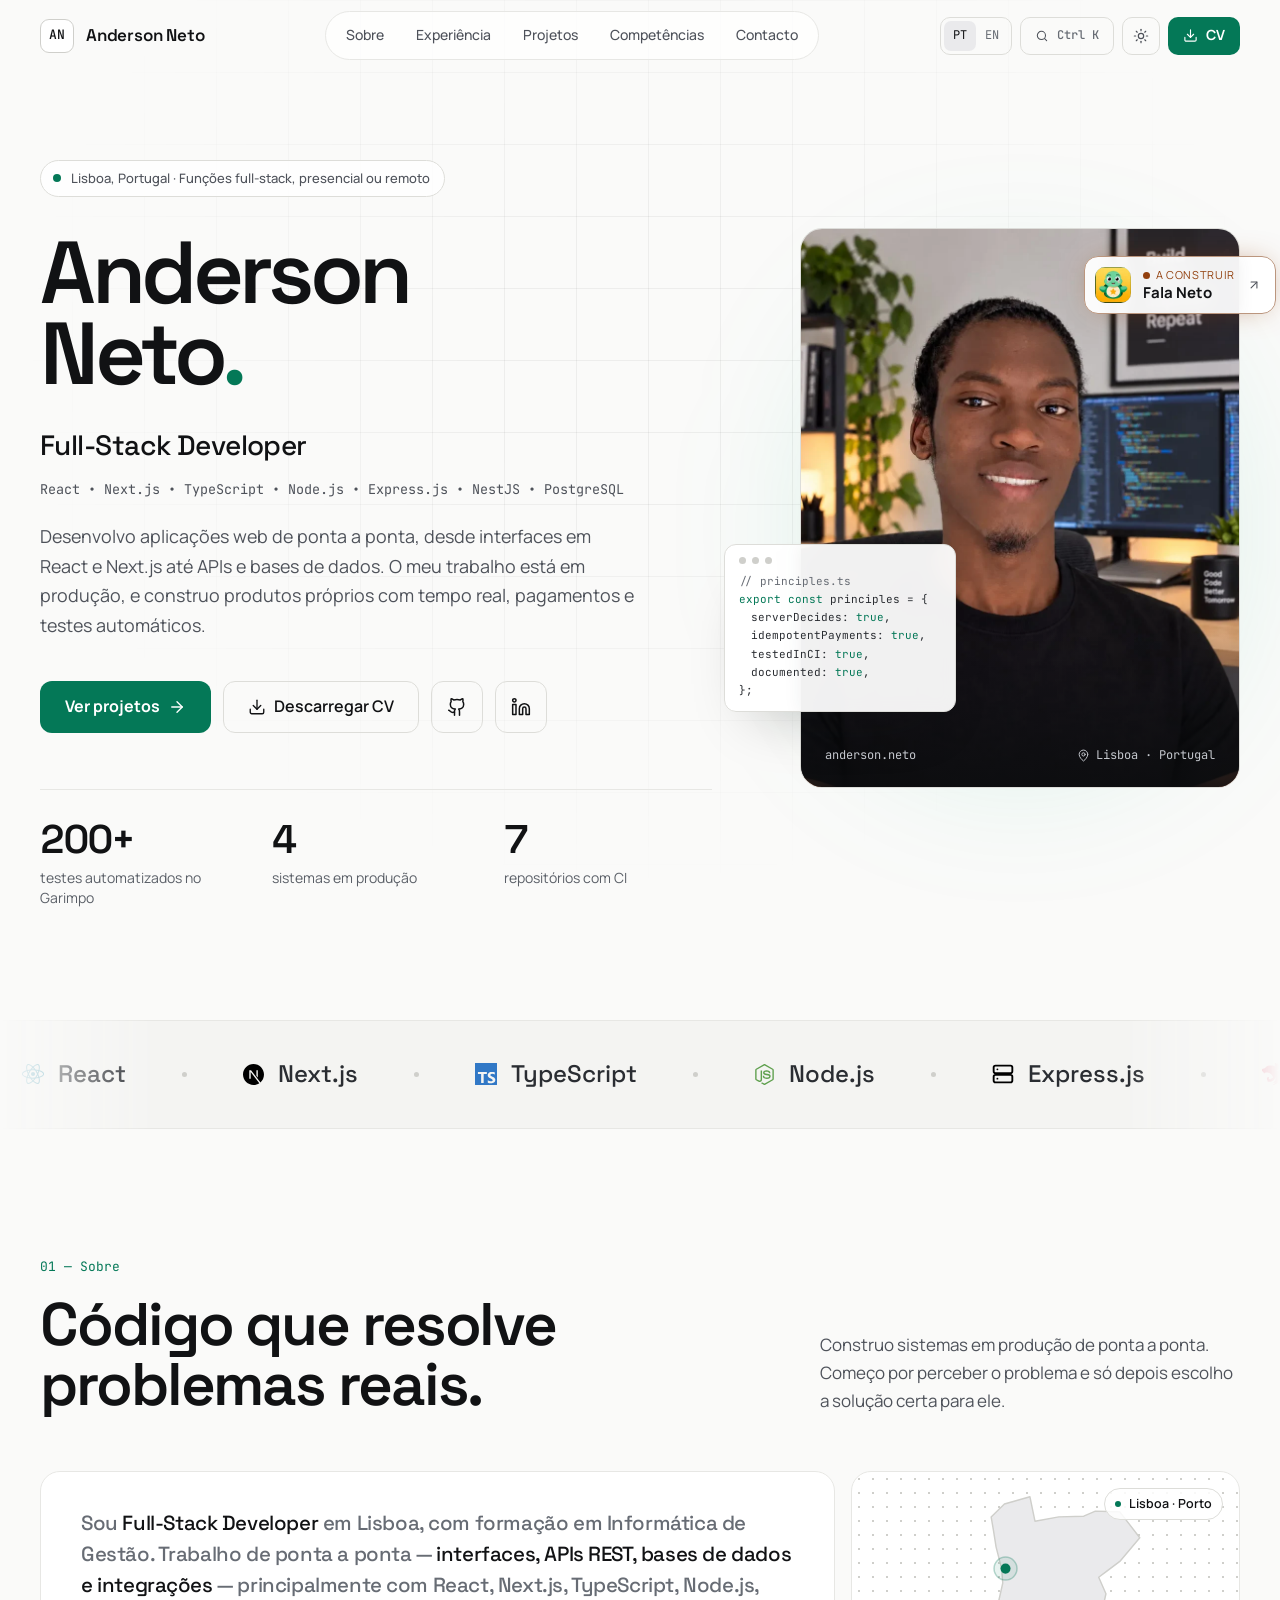
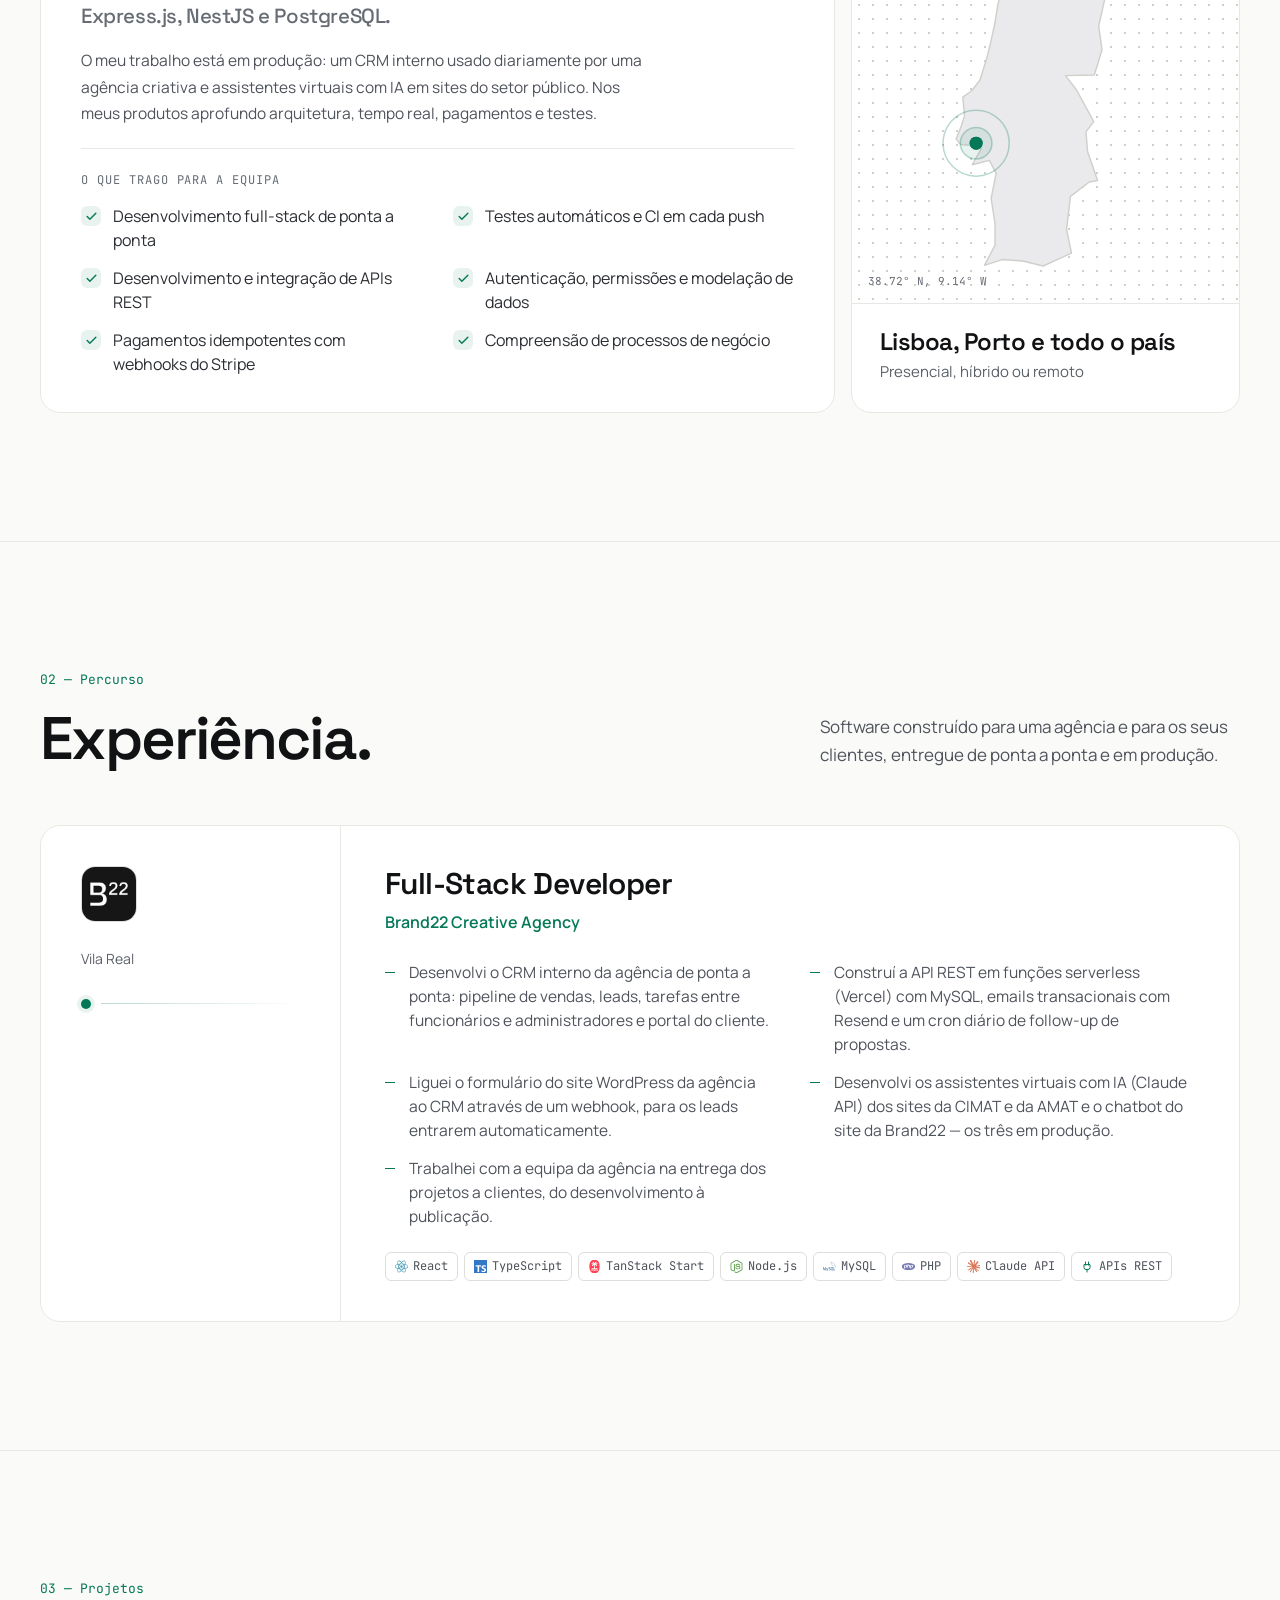
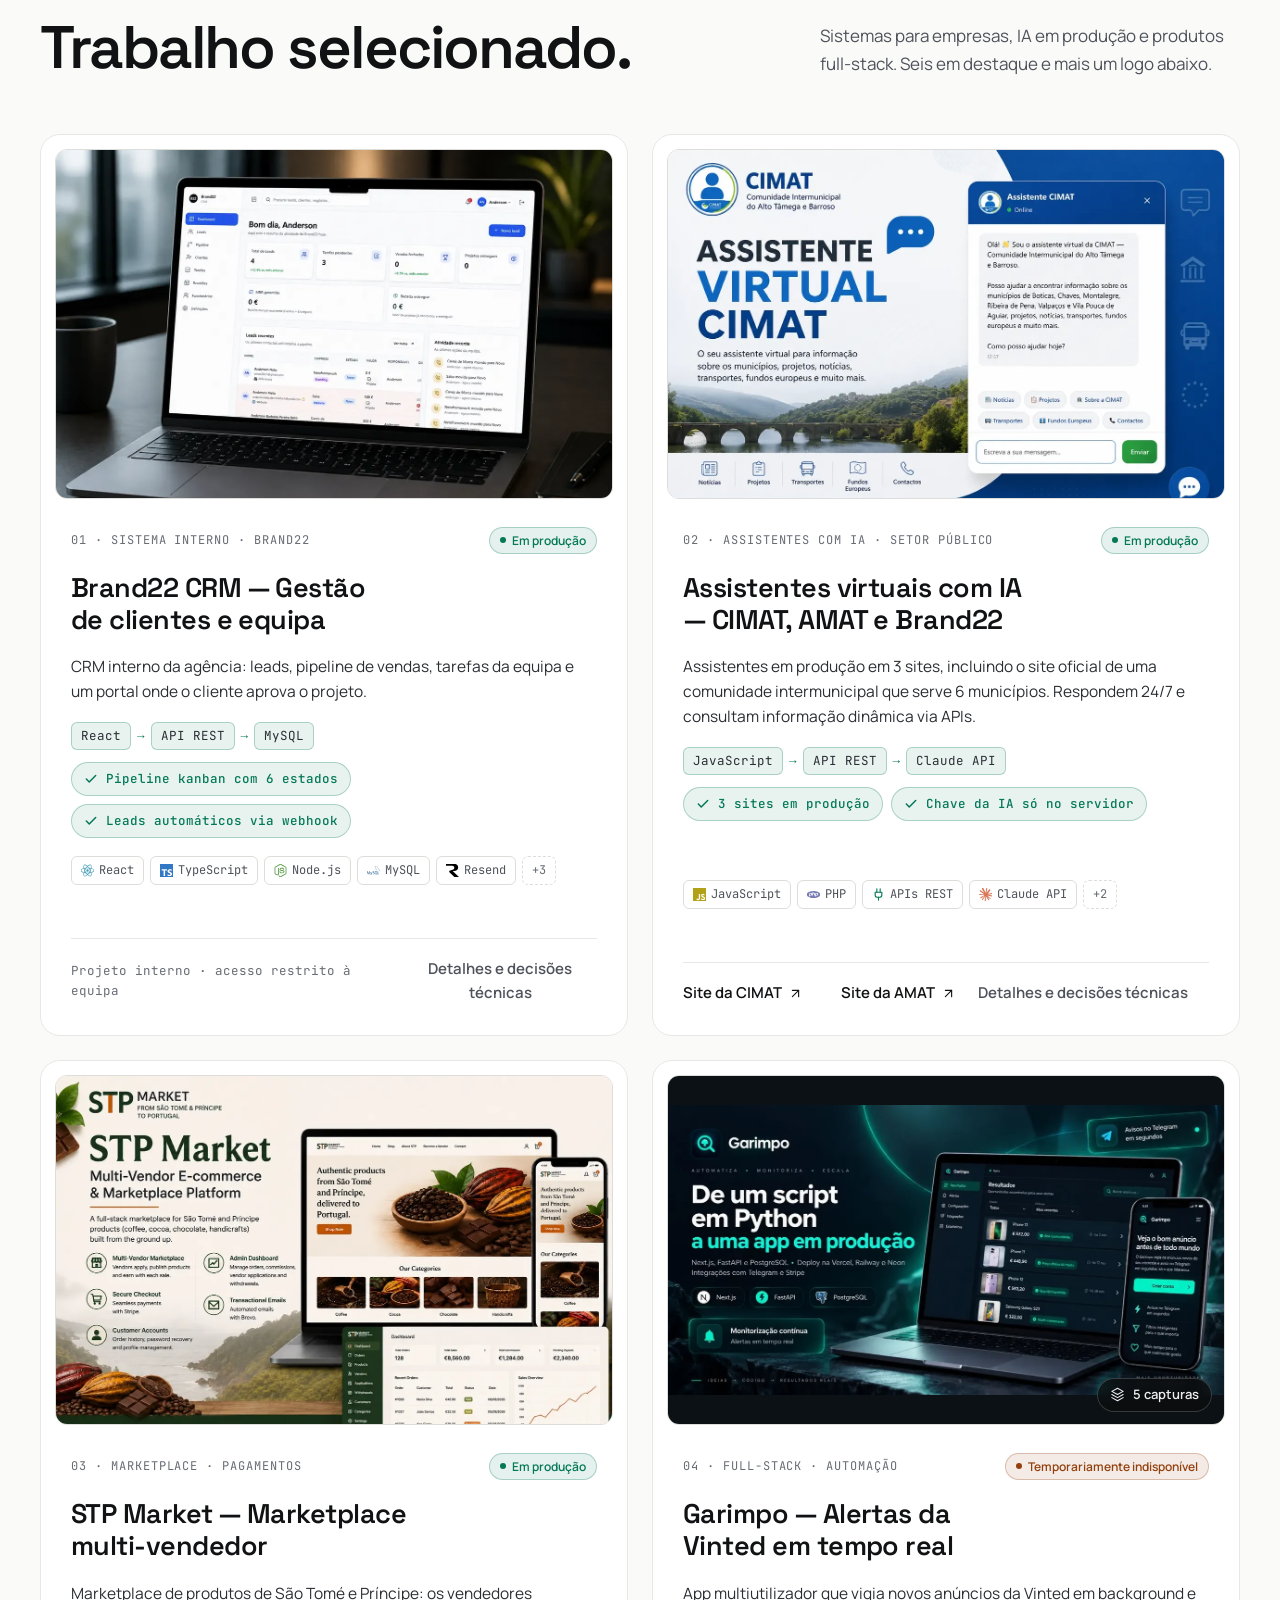
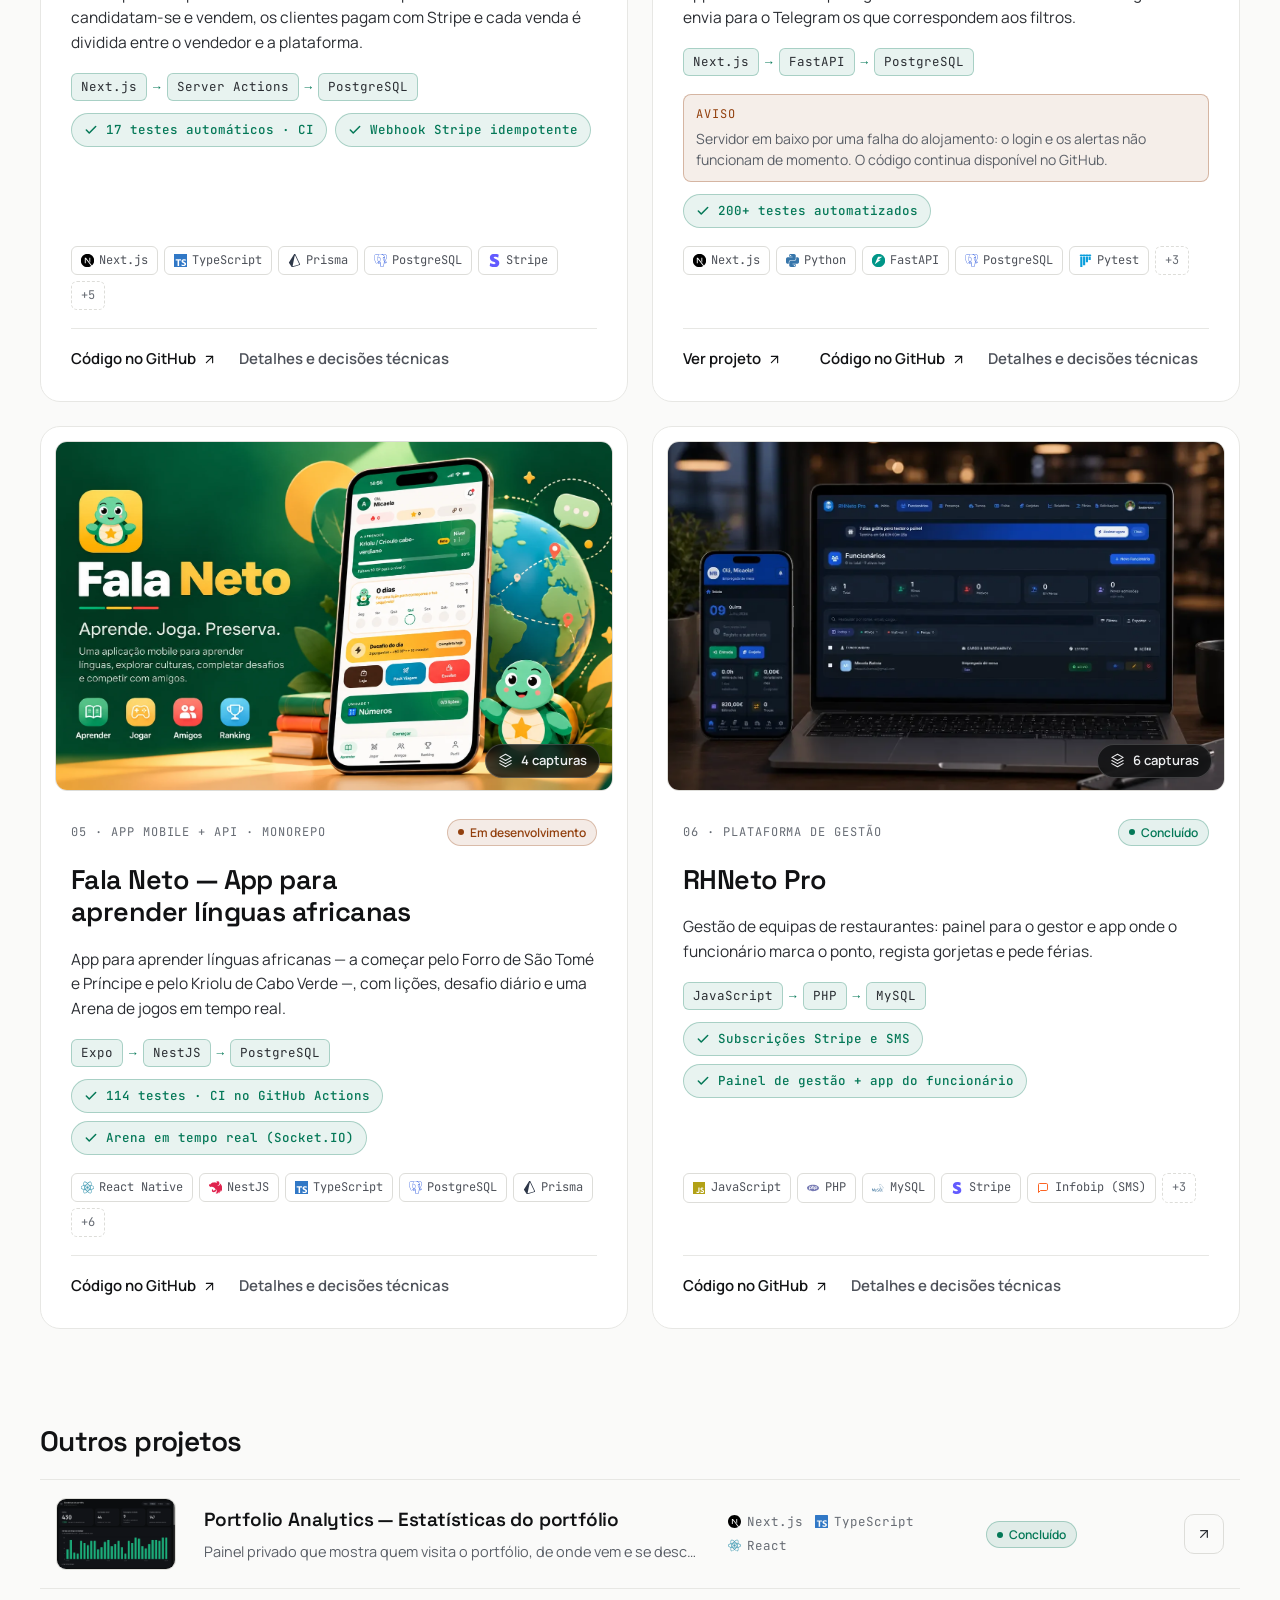
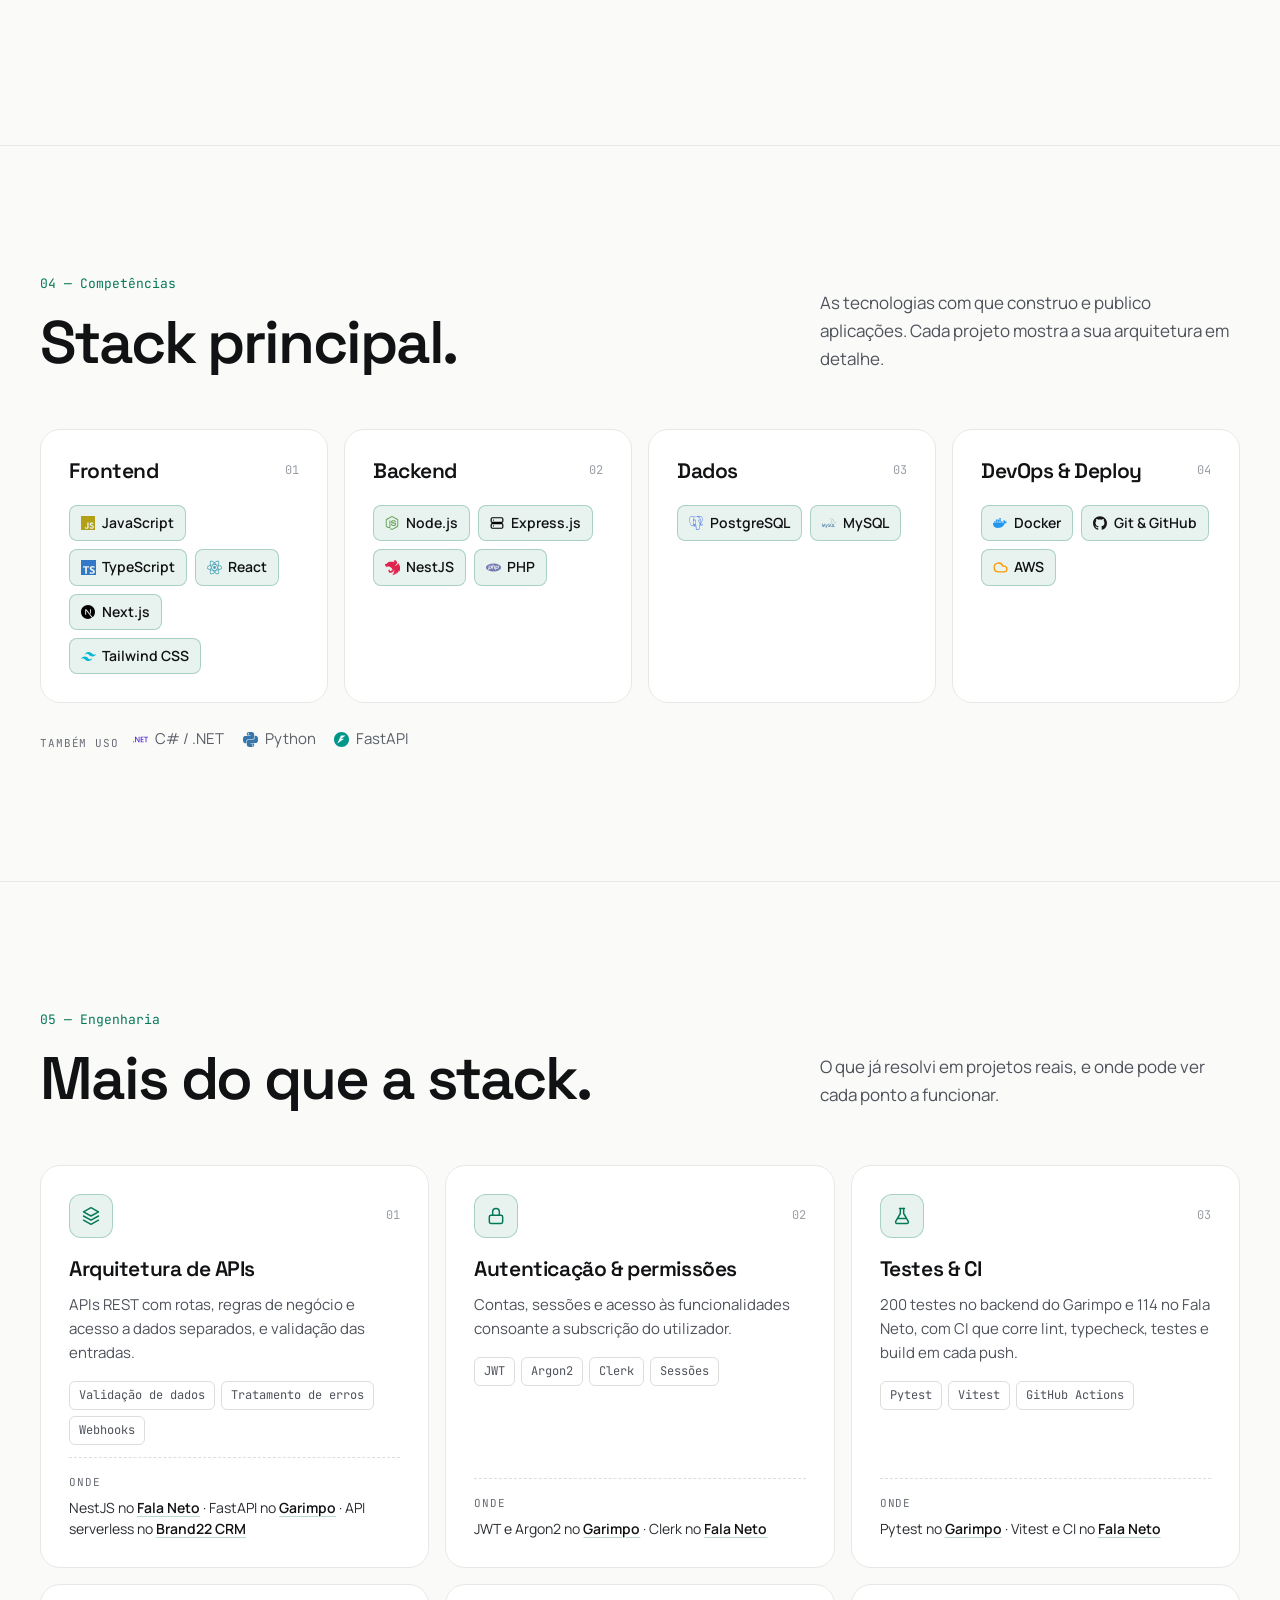
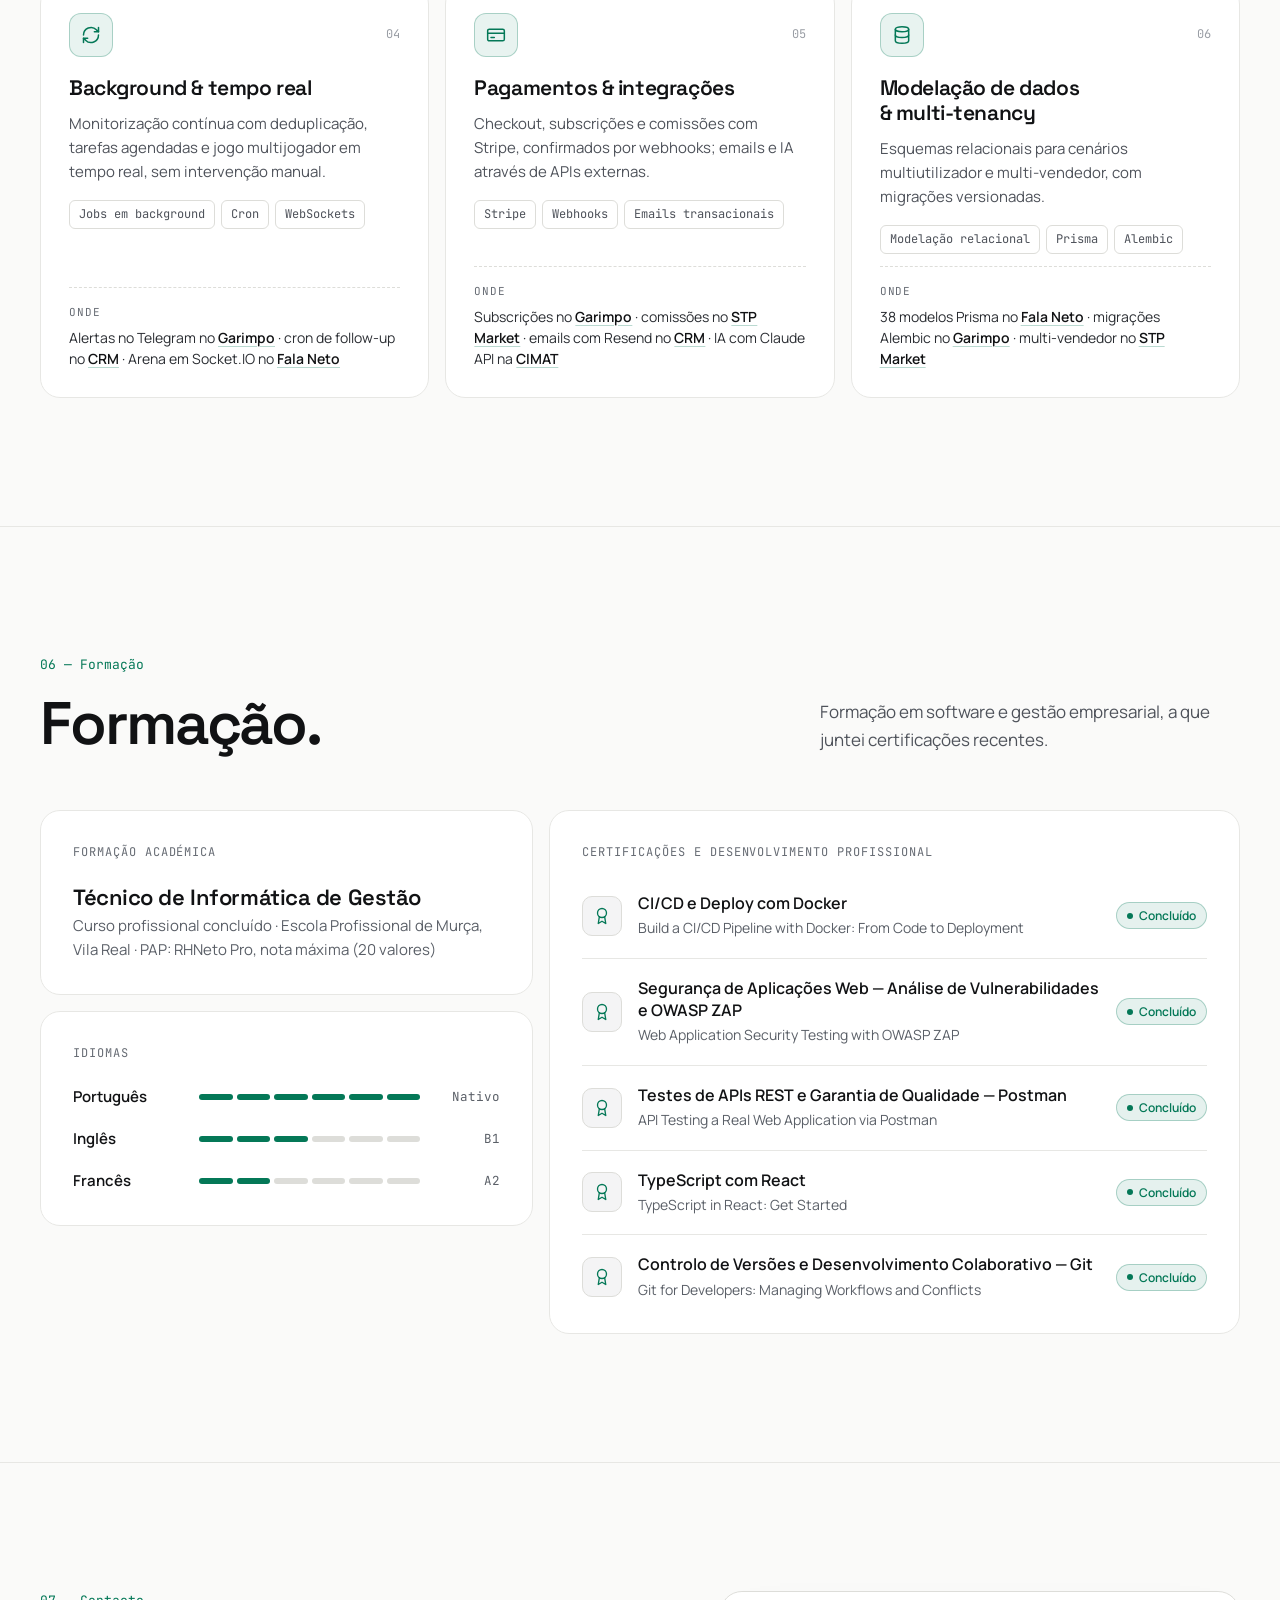
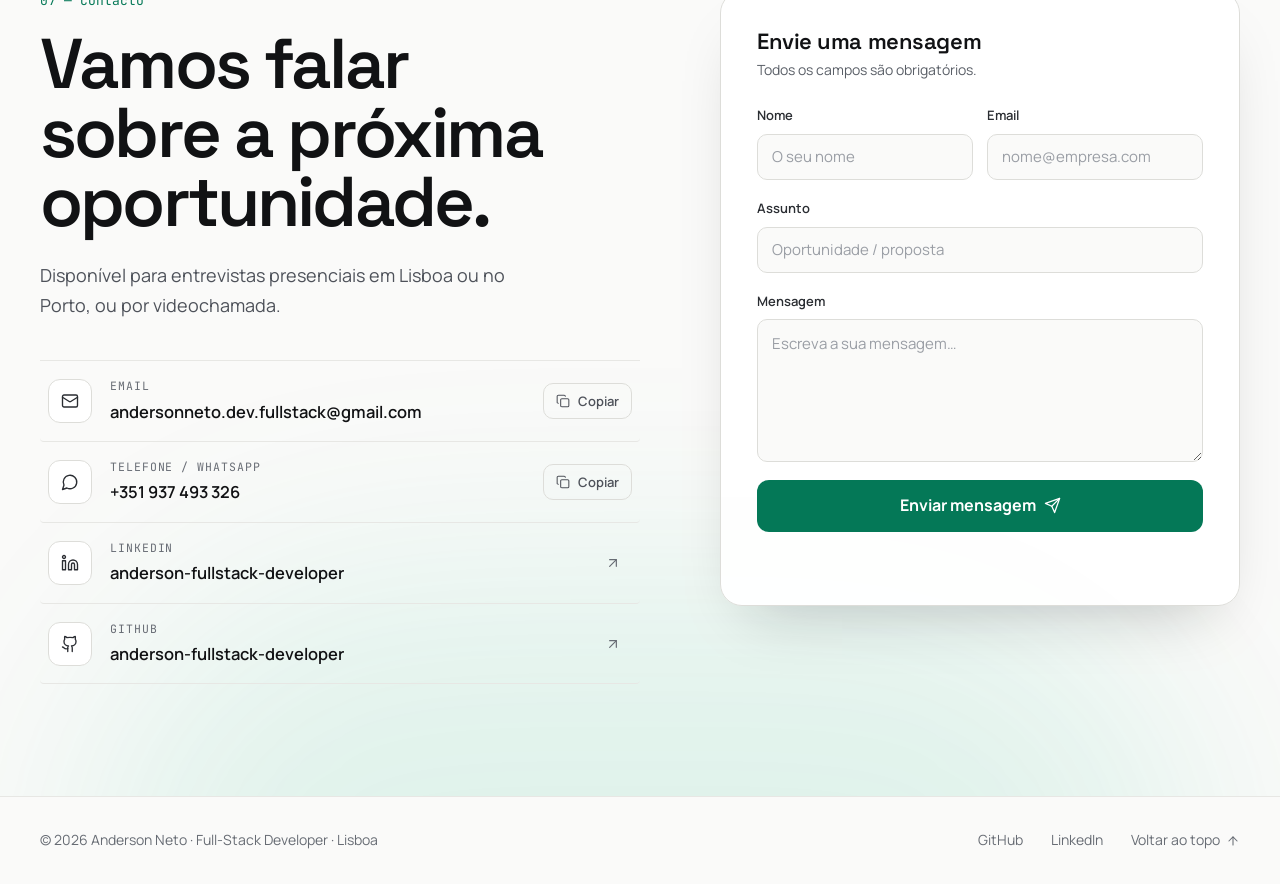
==== commit ca88404b: "Projetos: assistentes de IA num só cartão e STP Market em destaque" ====
--- a/index.html
+++ b/index.html
@@ -342,7 +342,7 @@
             <p class="eyebrow">03 — Projetos</p>
             <h2 id="projTitle">Trabalho selecionado.</h2>
           </div>
-          <p class="section-lead">Sistemas para empresas, IA em produção e aplicações full-stack. Seis em destaque, mais três logo abaixo.</p>
+          <p class="section-lead">Sistemas para empresas, IA em produção e produtos full-stack. Seis em destaque e mais um logo abaixo.</p>
         </div>
 
         <div class="projects-grid">
@@ -368,30 +368,8 @@
     </div>
   </div>
 </article>
-<article class="project-card spotlight" id="projeto-brand22-chatbot" data-reveal style="--i:1">
-  <div class="browser">
-    <div class="browser-shot">
-      <img src="assets/img/projects/brand22-assistente.webp" alt="Captura de ecrã do Chatbot Brand22" loading="lazy" decoding="async" width="1200" height="800">
-    </div>
-  </div>
-  <div class="project-body">
-    <div class="project-meta">
-      <span class="mono-label">02 · Chatbot com IA · Agência</span>
-      <span class="badge badge-live"><span class="badge-dot"></span>Em produção</span>
-    </div>
-    <h3>Chatbot Brand22</h3>
-    <p class="project-summary">Assistente com IA no site da Brand22, que atende 24/7 e apresenta os serviços, o portefólio e os contactos da agência.</p>
-    <ul class="arch-mini" aria-label="Arquitetura"><li><span>JavaScript</span></li><li><span>API REST</span></li><li><span>Claude API</span></li></ul>
-    <ul class="project-highlights"><li class="project-highlight"><svg class="i" width="14" height="14" aria-hidden="true"><use href="#i-check"></use></svg>Atendimento 24/7</li><li class="project-highlight"><svg class="i" width="14" height="14" aria-hidden="true"><use href="#i-check"></use></svg>Chave da IA só no servidor</li></ul>
-    <ul class="tags" aria-label="Tecnologias"><li style="--tc: #F7DF1E"><span class="ti ti-light" style="--ti: url(../img/tech/javascript.svg); --tc: #F7DF1E" aria-hidden="true"></span>JavaScript</li><li style="--tc: #777BB4"><span class="ti" style="--ti: url(../img/tech/php.svg); --tc: #777BB4" aria-hidden="true"></span>PHP</li><li style="--tc: var(--accent)"><span class="ti" style="--ti: url(../img/tech/api.svg); --tc: var(--accent)" aria-hidden="true"></span>APIs REST</li><li style="--tc: #D97757"><span class="ti" style="--ti: url(../img/tech/claude.svg); --tc: #D97757" aria-hidden="true"></span>Claude API</li><li class="tag-more" title="HTML, CSS">+2</li></ul>
-    <div class="project-actions">
-      <a class="link-arrow" href="https://brand22creativeagency.com/" target="_blank" rel="noopener noreferrer">Ver projeto <svg class="i" width="15" height="15" aria-hidden="true"><use href="#i-arrow-up-right"></use></svg><span class="sr-only"> (abre num novo separador)</span></a>
-      <button class="link-muted" type="button" data-open-project="brand22-chatbot">Detalhes e decisões técnicas</button>
-    </div>
-  </div>
-</article>
-
-<article class="project-card spotlight" id="projeto-cimat" data-reveal style="--i:0">
+
+<article class="project-card spotlight" id="projeto-cimat" data-reveal style="--i:1">
   <div class="browser">
     <div class="browser-shot">
       <img src="assets/img/projects/cimat.webp" alt="Captura de ecrã do projeto Assistente Virtual CIMAT" loading="lazy" decoding="async" width="1200" height="800">
@@ -399,19 +377,42 @@
   </div>
   <div class="project-body">
     <div class="project-meta">
-      <span class="mono-label">03 · Chatbot com IA · Setor público</span>
+      <span class="mono-label">02 · Assistentes com IA · Setor público</span>
       <span class="badge badge-live"><span class="badge-dot"></span>Em produção</span>
     </div>
-    <h3>Assistente Virtual CIMAT</h3>
-    <p class="project-summary">Assistente com IA no site oficial da CIMAT, que responde aos munícipes e consulta informação dinâmica via APIs.</p>
+    <h3>Assistentes virtuais com IA — CIMAT, AMAT e Brand22</h3>
+    <p class="project-summary">Assistentes em produção em 3 sites, incluindo o site oficial de uma comunidade intermunicipal que serve 6 municípios. Respondem 24/7 e consultam informação dinâmica via APIs.</p>
     <ul class="arch-mini" aria-label="Arquitetura"><li><span>JavaScript</span></li><li><span>API REST</span></li><li><span>Claude API</span></li></ul>
-    <ul class="project-highlights"><li class="project-highlight"><svg class="i" width="14" height="14" aria-hidden="true"><use href="#i-check"></use></svg>Mantém o contexto da conversa</li><li class="project-highlight"><svg class="i" width="14" height="14" aria-hidden="true"><use href="#i-check"></use></svg>Chave da IA só no servidor</li></ul>
+    <ul class="project-highlights"><li class="project-highlight"><svg class="i" width="14" height="14" aria-hidden="true"><use href="#i-check"></use></svg>3 sites em produção</li><li class="project-highlight"><svg class="i" width="14" height="14" aria-hidden="true"><use href="#i-check"></use></svg>Chave da IA só no servidor</li></ul>
     
     <ul class="tags" aria-label="Tecnologias"><li style="--tc: #F7DF1E"><span class="ti ti-light" style="--ti: url(../img/tech/javascript.svg); --tc: #F7DF1E" aria-hidden="true"></span>JavaScript</li><li style="--tc: #777BB4"><span class="ti" style="--ti: url(../img/tech/php.svg); --tc: #777BB4" aria-hidden="true"></span>PHP</li><li style="--tc: var(--accent)"><span class="ti" style="--ti: url(../img/tech/api.svg); --tc: var(--accent)" aria-hidden="true"></span>APIs REST</li><li style="--tc: #D97757"><span class="ti" style="--ti: url(../img/tech/claude.svg); --tc: #D97757" aria-hidden="true"></span>Claude API</li><li class="tag-more" title="HTML, CSS">+2</li></ul>
     <div class="project-actions">
-      <a class="link-arrow" href="https://cimat.pt/" target="_blank" rel="noopener noreferrer">Ver projeto <svg class="i" width="15" height="15" aria-hidden="true"><use href="#i-arrow-up-right"></use></svg><span class="sr-only"> (abre num novo separador)</span></a>
+      <a class="link-arrow" href="https://cimat.pt/" target="_blank" rel="noopener noreferrer">Site da CIMAT <svg class="i" width="15" height="15" aria-hidden="true"><use href="#i-arrow-up-right"></use></svg><span class="sr-only"> (abre num novo separador)</span></a>
+      <a class="link-arrow" href="https://www.amat.pt/" target="_blank" rel="noopener noreferrer">Site da AMAT <svg class="i" width="15" height="15" aria-hidden="true"><use href="#i-arrow-up-right"></use></svg><span class="sr-only"> (abre num novo separador)</span></a>
       <button class="link-muted" type="button" data-open-project="cimat">Detalhes e decisões técnicas</button>
       
+    </div>
+  </div>
+</article>
+<article class="project-card spotlight" id="projeto-stp-market" data-reveal style="--i:0">
+  <div class="browser">
+    <div class="browser-shot">
+      <img src="assets/img/projects/stp-market.webp" alt="Captura de ecrã do STP Market: marketplace multi-vendedor de produtos de São Tomé e Príncipe" loading="lazy" decoding="async" width="1200" height="800">
+    </div>
+  </div>
+  <div class="project-body">
+    <div class="project-meta">
+      <span class="mono-label">03 · Marketplace · Pagamentos</span>
+      <span class="badge badge-live"><span class="badge-dot"></span>Em produção</span>
+    </div>
+    <h3>STP Market — Marketplace multi-vendedor</h3>
+    <p class="project-summary">Marketplace de produtos de São Tomé e Príncipe: os vendedores candidatam-se e vendem, os clientes pagam com Stripe e cada venda é dividida entre o vendedor e a plataforma.</p>
+    <ul class="arch-mini" aria-label="Arquitetura"><li><span>Next.js</span></li><li><span>Server Actions</span></li><li><span>PostgreSQL</span></li></ul>
+    <ul class="project-highlights"><li class="project-highlight"><svg class="i" width="14" height="14" aria-hidden="true"><use href="#i-check"></use></svg>17 testes automáticos · CI</li><li class="project-highlight"><svg class="i" width="14" height="14" aria-hidden="true"><use href="#i-check"></use></svg>Webhook Stripe idempotente</li></ul>
+    <ul class="tags" aria-label="Tecnologias"><li style="--tc: #000000"><span class="ti ti-dark" style="--ti: url(../img/tech/nextdotjs.svg); --tc: #000000" aria-hidden="true"></span>Next.js</li><li style="--tc: #3178C6"><span class="ti" style="--ti: url(../img/tech/typescript.svg); --tc: #3178C6" aria-hidden="true"></span>TypeScript</li><li style="--tc: #2D3748"><span class="ti ti-dark" style="--ti: url(../img/tech/prisma.svg); --tc: #2D3748" aria-hidden="true"></span>Prisma</li><li style="--tc: #4169E1"><span class="ti" style="--ti: url(../img/tech/postgresql.svg); --tc: #4169E1" aria-hidden="true"></span>PostgreSQL</li><li style="--tc: #635BFF"><span class="ti" style="--ti: url(../img/tech/stripe.svg); --tc: #635BFF" aria-hidden="true"></span>Stripe</li><li class="tag-more" title="Clerk, Auth.js, Cloudinary, Brevo, Vitest">+5</li></ul>
+    <div class="project-actions">
+      <a class="link-arrow" href="https://github.com/anderson-fullstack-developer/stp-market" target="_blank" rel="noopener noreferrer">Código no GitHub <svg class="i" width="15" height="15" aria-hidden="true"><use href="#i-arrow-up-right"></use></svg><span class="sr-only"> (abre num novo separador)</span></a>
+      <button class="link-muted" type="button" data-open-project="stp-market">Detalhes e decisões técnicas</button>
     </div>
   </div>
 </article>
@@ -500,39 +501,13 @@
 
 
 
-<li class="project-row" id="projeto-stp-market" data-category="market">
-  <button type="button" class="row-button" data-open-project="stp-market">
-    <span class="row-thumb"><img src="assets/img/projects/stp-market.webp" alt="" loading="lazy" decoding="async" width="1200" height="800"></span>
-    <span class="row-text">
-      <span class="row-title">STP Market — Marketplace multi-vendedor</span>
-      <span class="row-desc">Produtos de São Tomé e Príncipe comprados online e entregues em casa, em Portugal.</span>
-    </span>
-    <span class="row-stack"><span class="row-tech"><span class="ti ti-dark" style="--ti: url(../img/tech/nextdotjs.svg); --tc: #000000" aria-hidden="true"></span>Next.js</span><span class="row-tech"><span class="ti" style="--ti: url(../img/tech/postgresql.svg); --tc: #4169E1" aria-hidden="true"></span>PostgreSQL</span><span class="row-tech"><span class="ti" style="--ti: url(../img/tech/stripe.svg); --tc: #635BFF" aria-hidden="true"></span>Stripe</span></span>
-    <span class="row-status"><span class="badge badge-live"><span class="badge-dot"></span>Em produção</span></span>
-    <span class="row-arrow"><svg class="i" width="16" height="16" aria-hidden="true"><use href="#i-arrow-up-right"></use></svg></span>
-    <span class="sr-only">Ver detalhes</span>
-  </button>
-</li>
-
-
-
-
-
-
-
-<li class="project-row" id="projeto-amat" data-category="bot">
-  <button type="button" class="row-button" data-open-project="amat">
-    <span class="row-thumb"><img src="assets/img/projects/amat.webp" alt="" loading="lazy" decoding="async" width="1200" height="800"></span>
-    <span class="row-text">
-      <span class="row-title">Assistente Virtual AMAT</span>
-      <span class="row-desc">Chatbot no site oficial com serviços, municípios e contactos.</span>
-    </span>
-    <span class="row-stack"><span class="row-tech"><span class="ti ti-light" style="--ti: url(../img/tech/javascript.svg); --tc: #F7DF1E" aria-hidden="true"></span>JavaScript</span><span class="row-tech"><span class="ti" style="--ti: url(../img/tech/php.svg); --tc: #777BB4" aria-hidden="true"></span>PHP</span><span class="row-tech"><span class="ti" style="--ti: url(../img/tech/claude.svg); --tc: #D97757" aria-hidden="true"></span>Claude API</span></span>
-    <span class="row-status"><span class="badge badge-live"><span class="badge-dot"></span>Em produção</span></span>
-    <span class="row-arrow"><svg class="i" width="16" height="16" aria-hidden="true"><use href="#i-arrow-up-right"></use></svg></span>
-    <span class="sr-only">Ver detalhes</span>
-  </button>
-</li>
+
+
+
+
+
+
+
 
 <li class="project-row" id="projeto-portfolio-analytics" data-category="tool">
   <button type="button" class="row-button" data-open-project="portfolio-analytics">
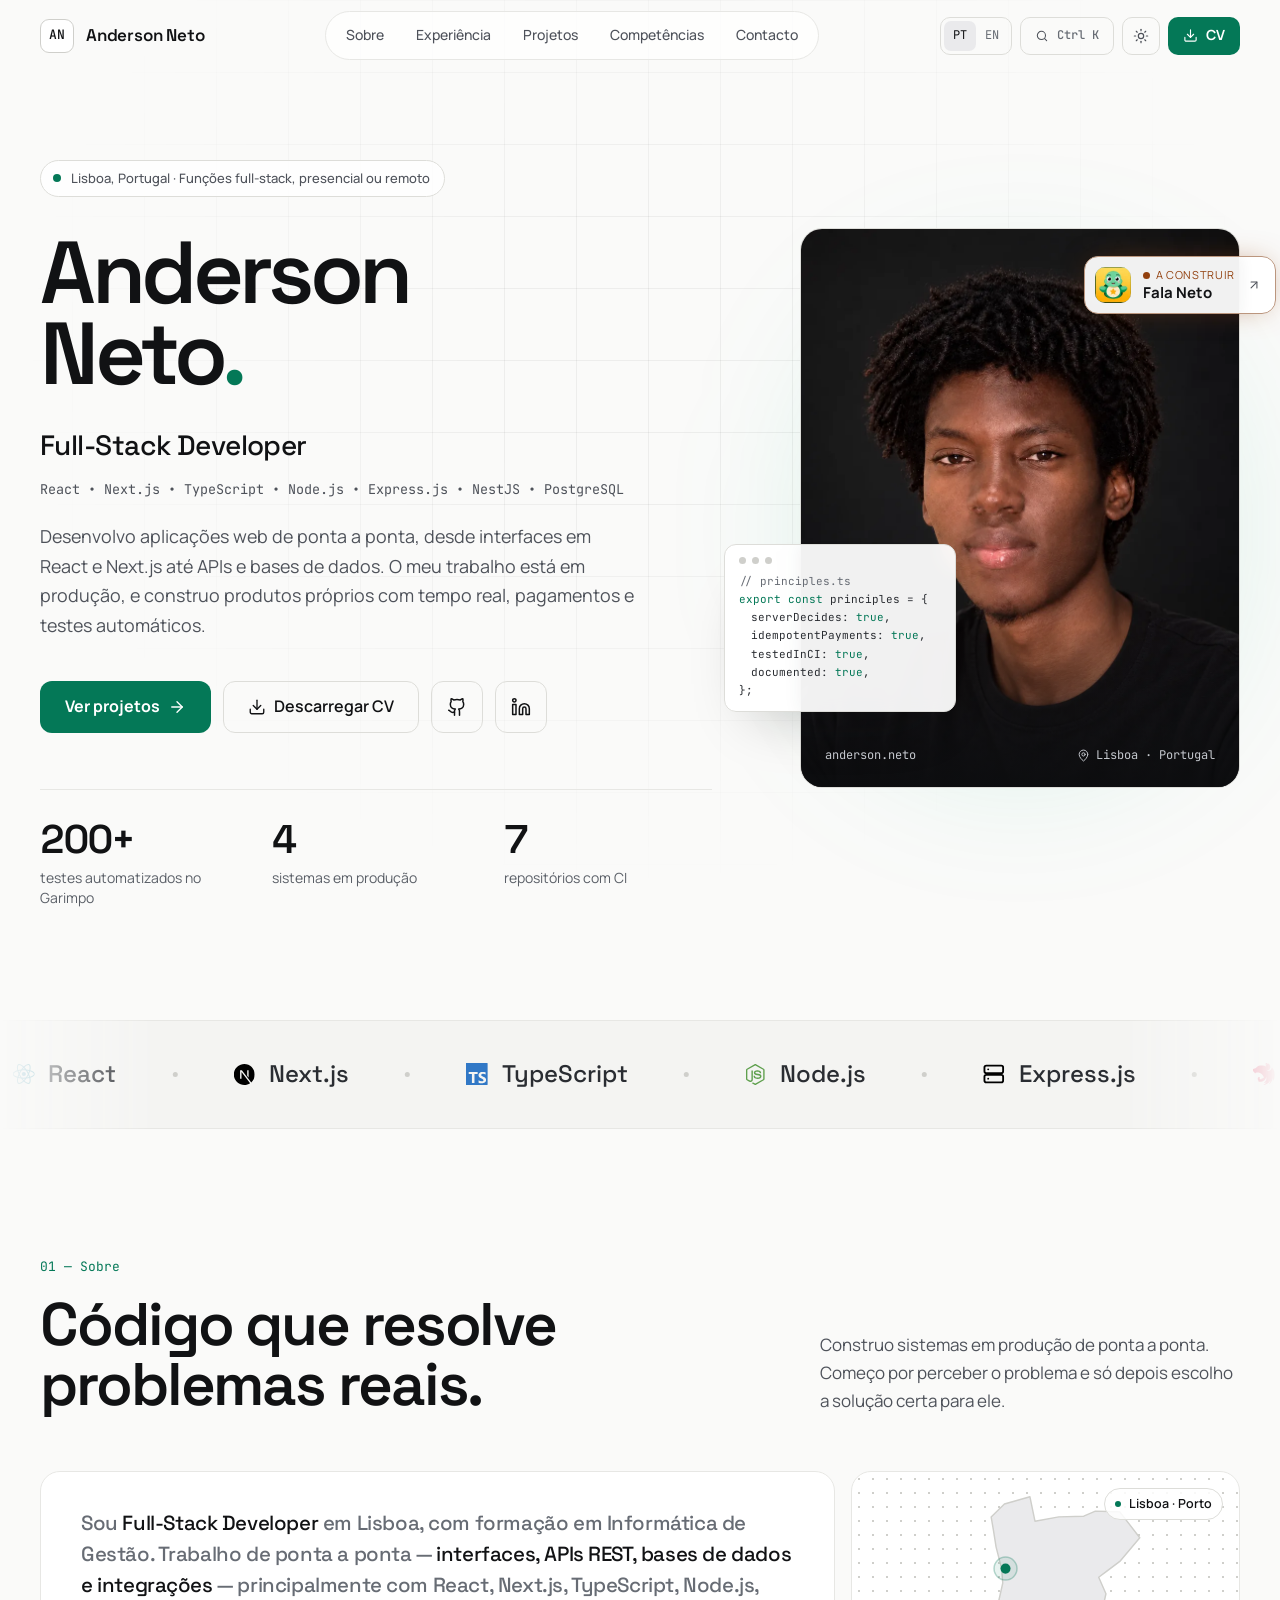
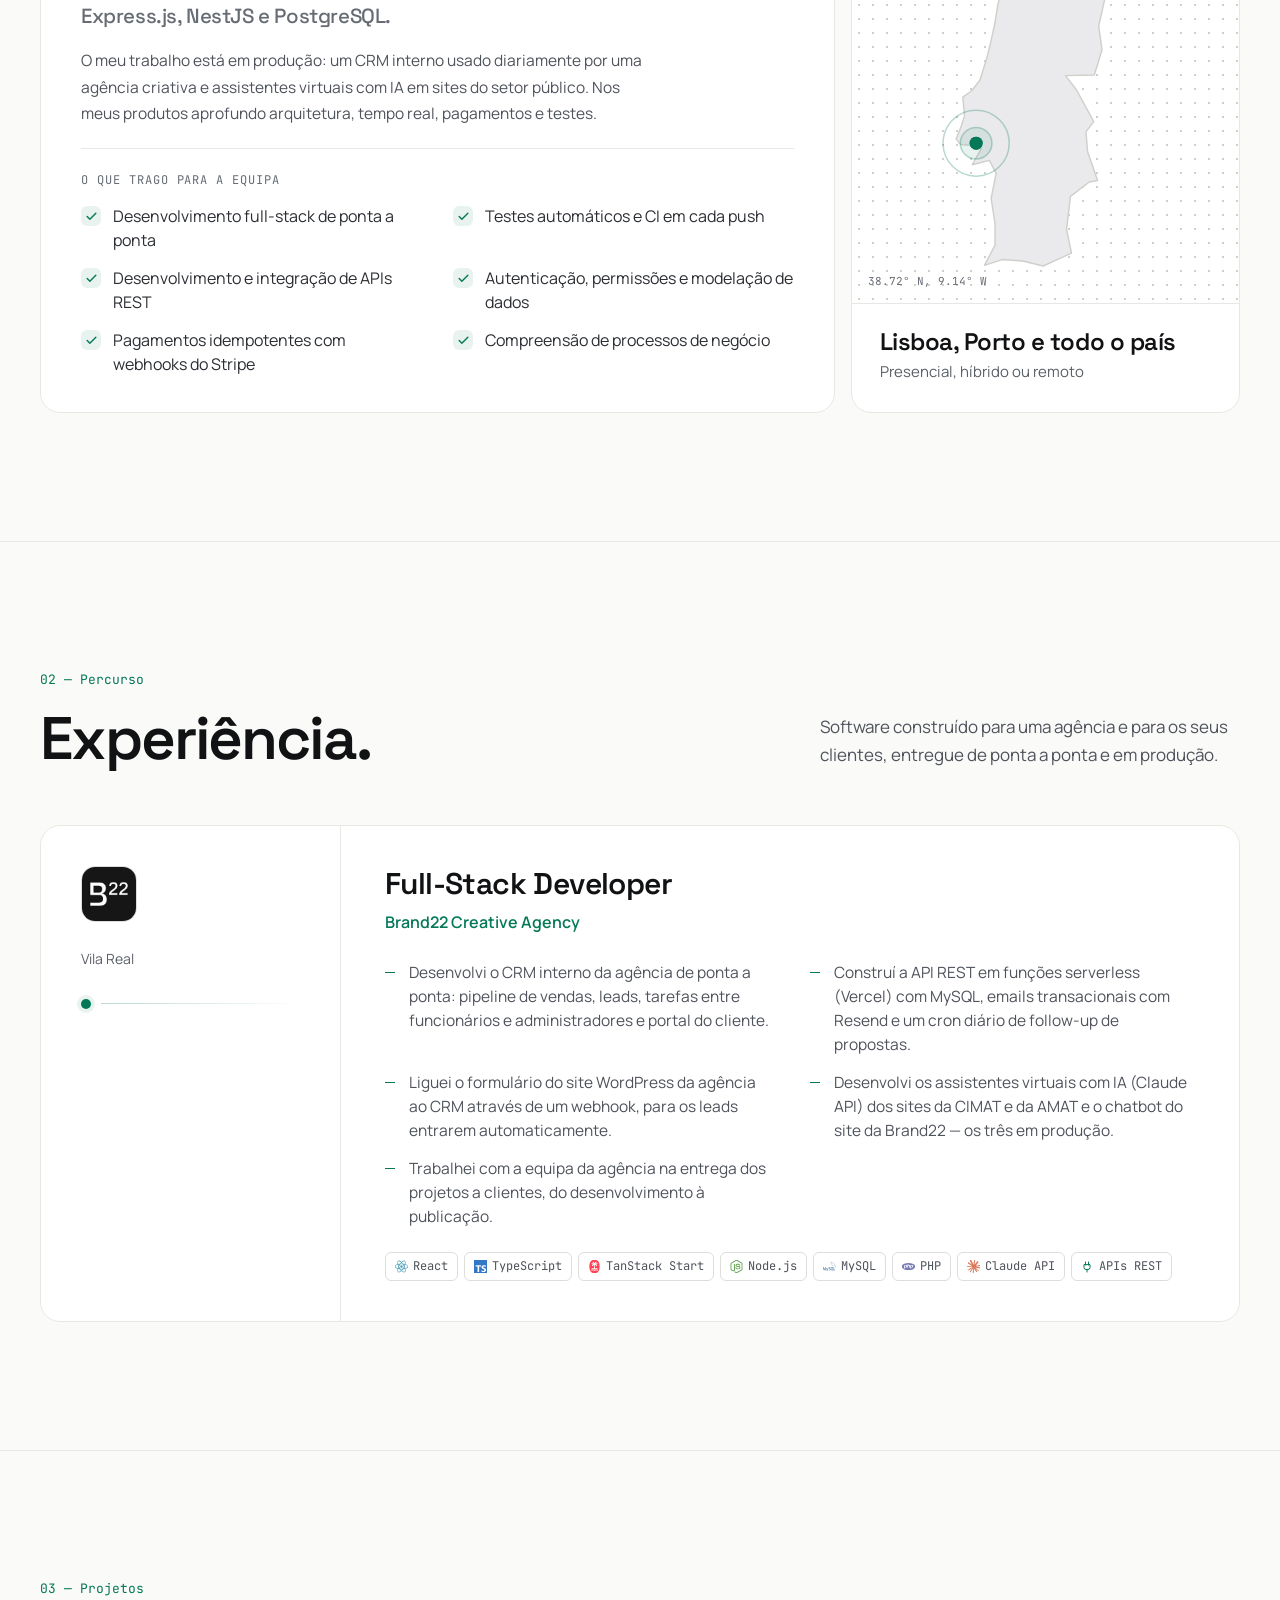
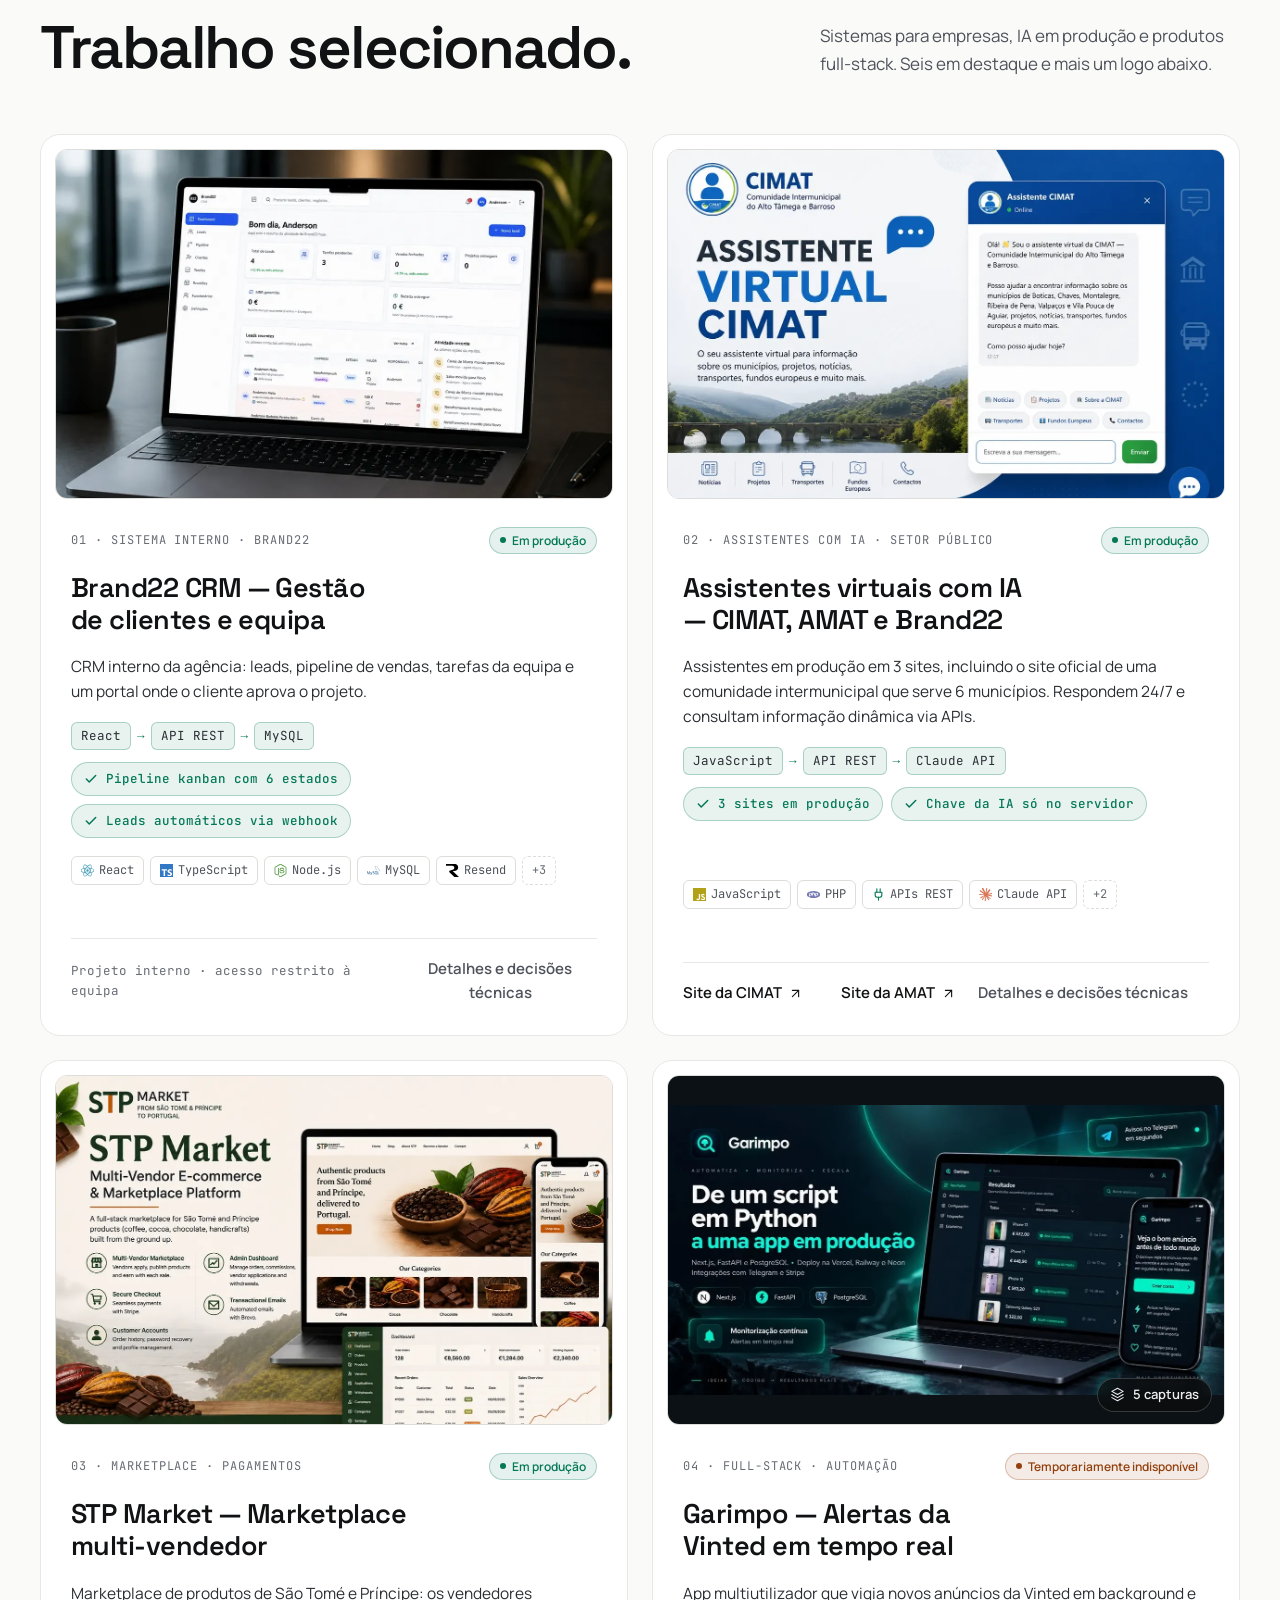
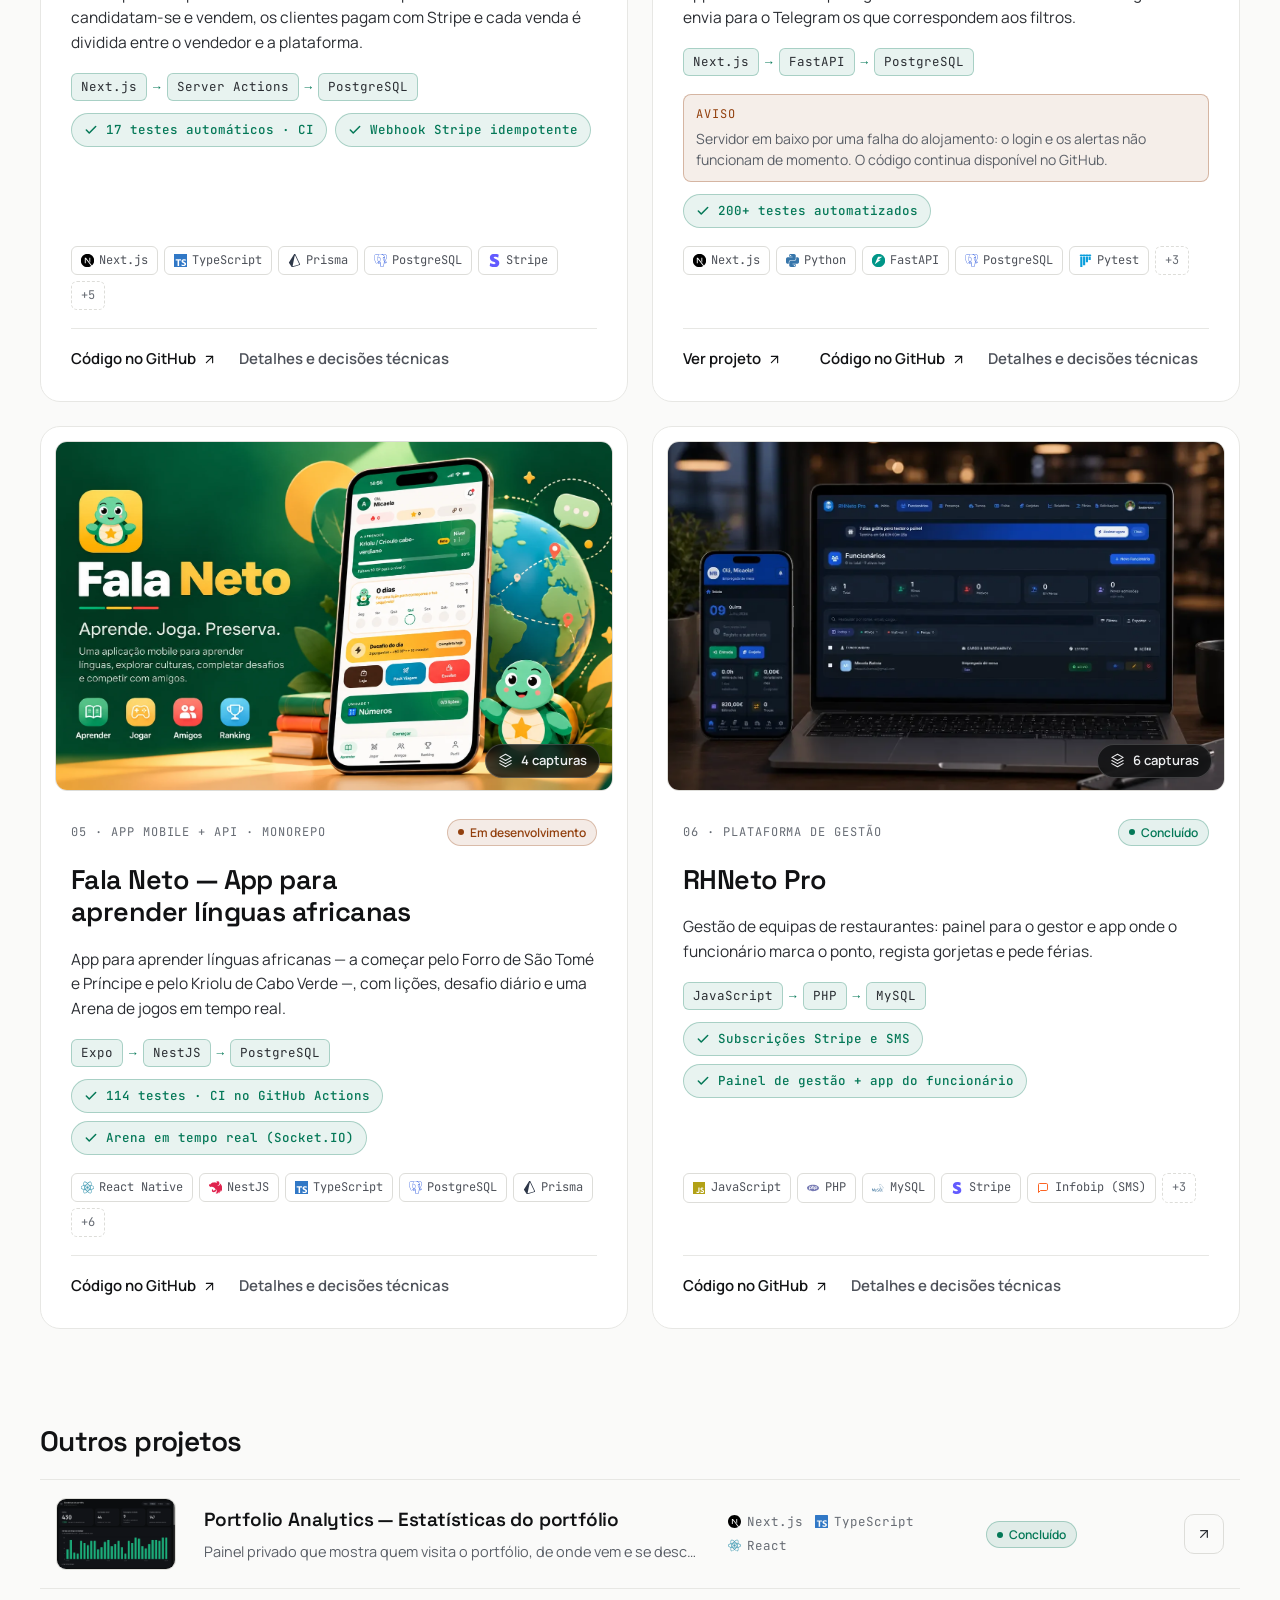
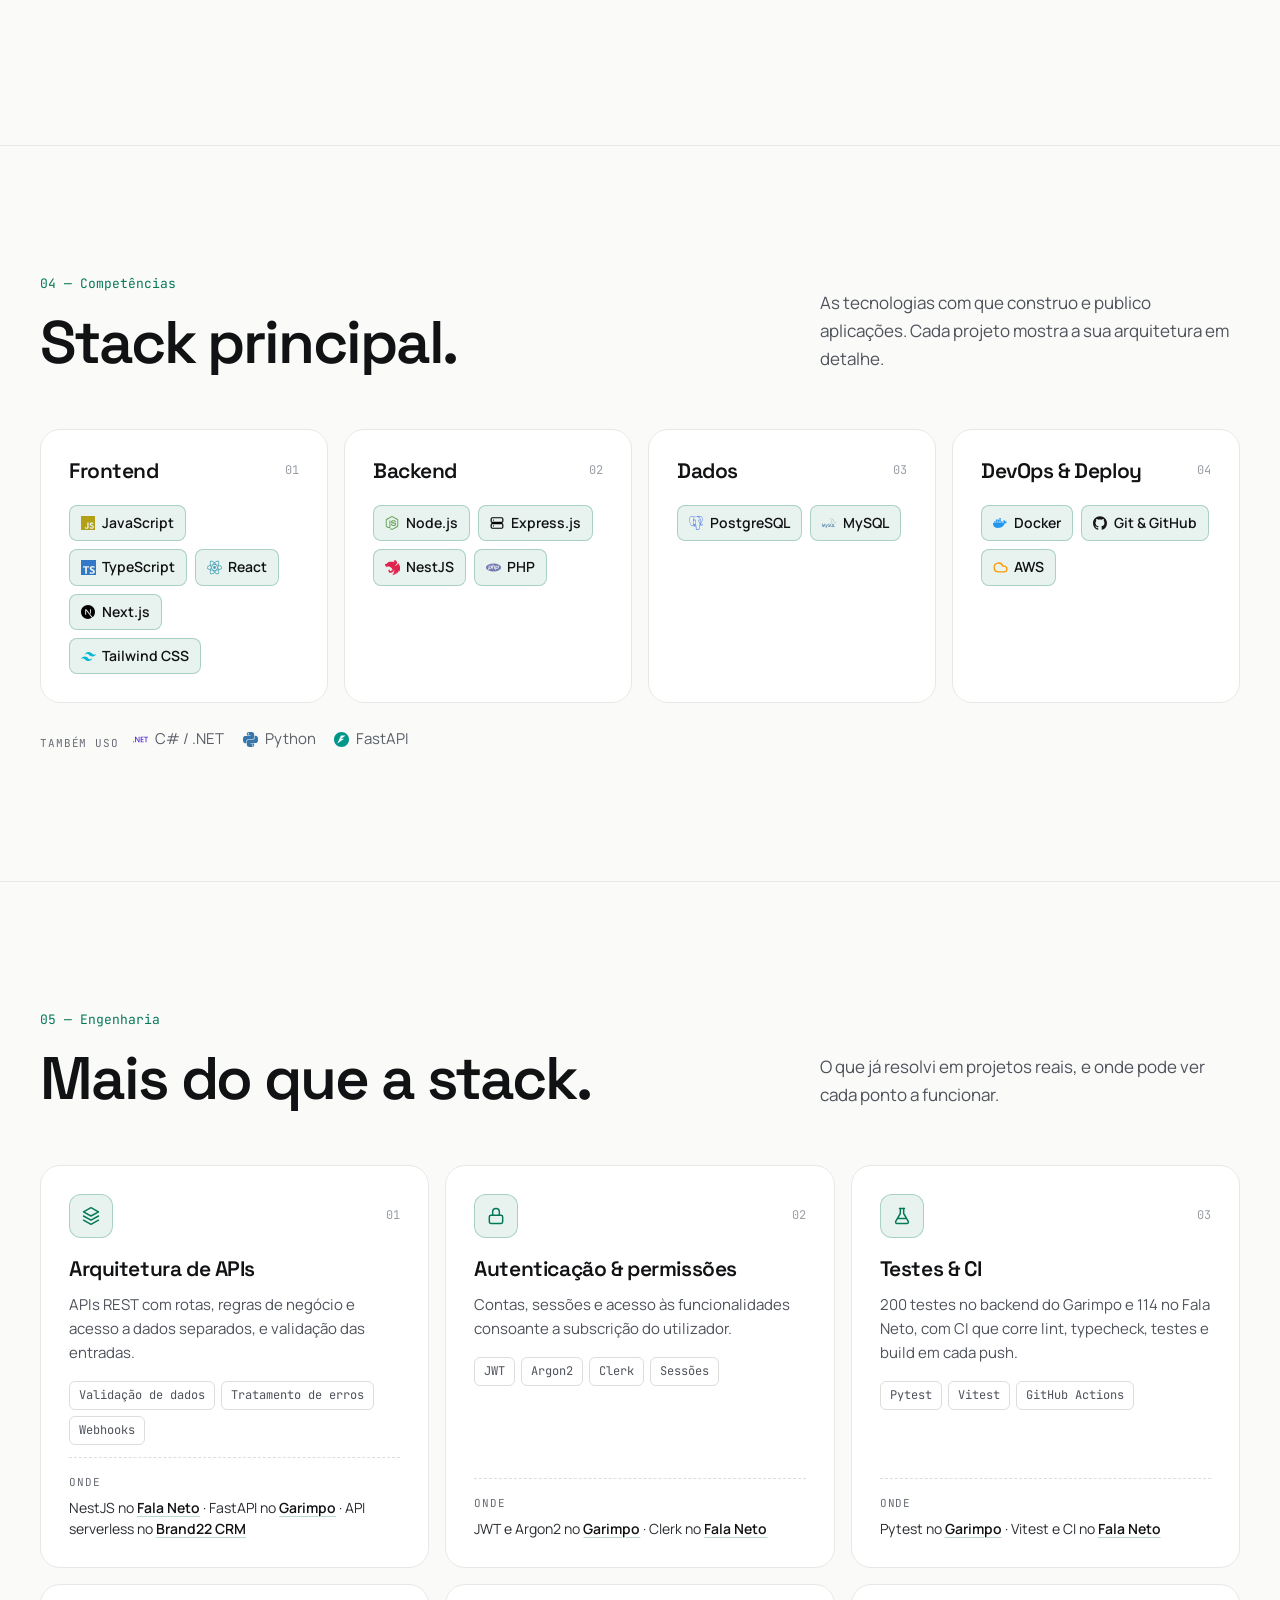
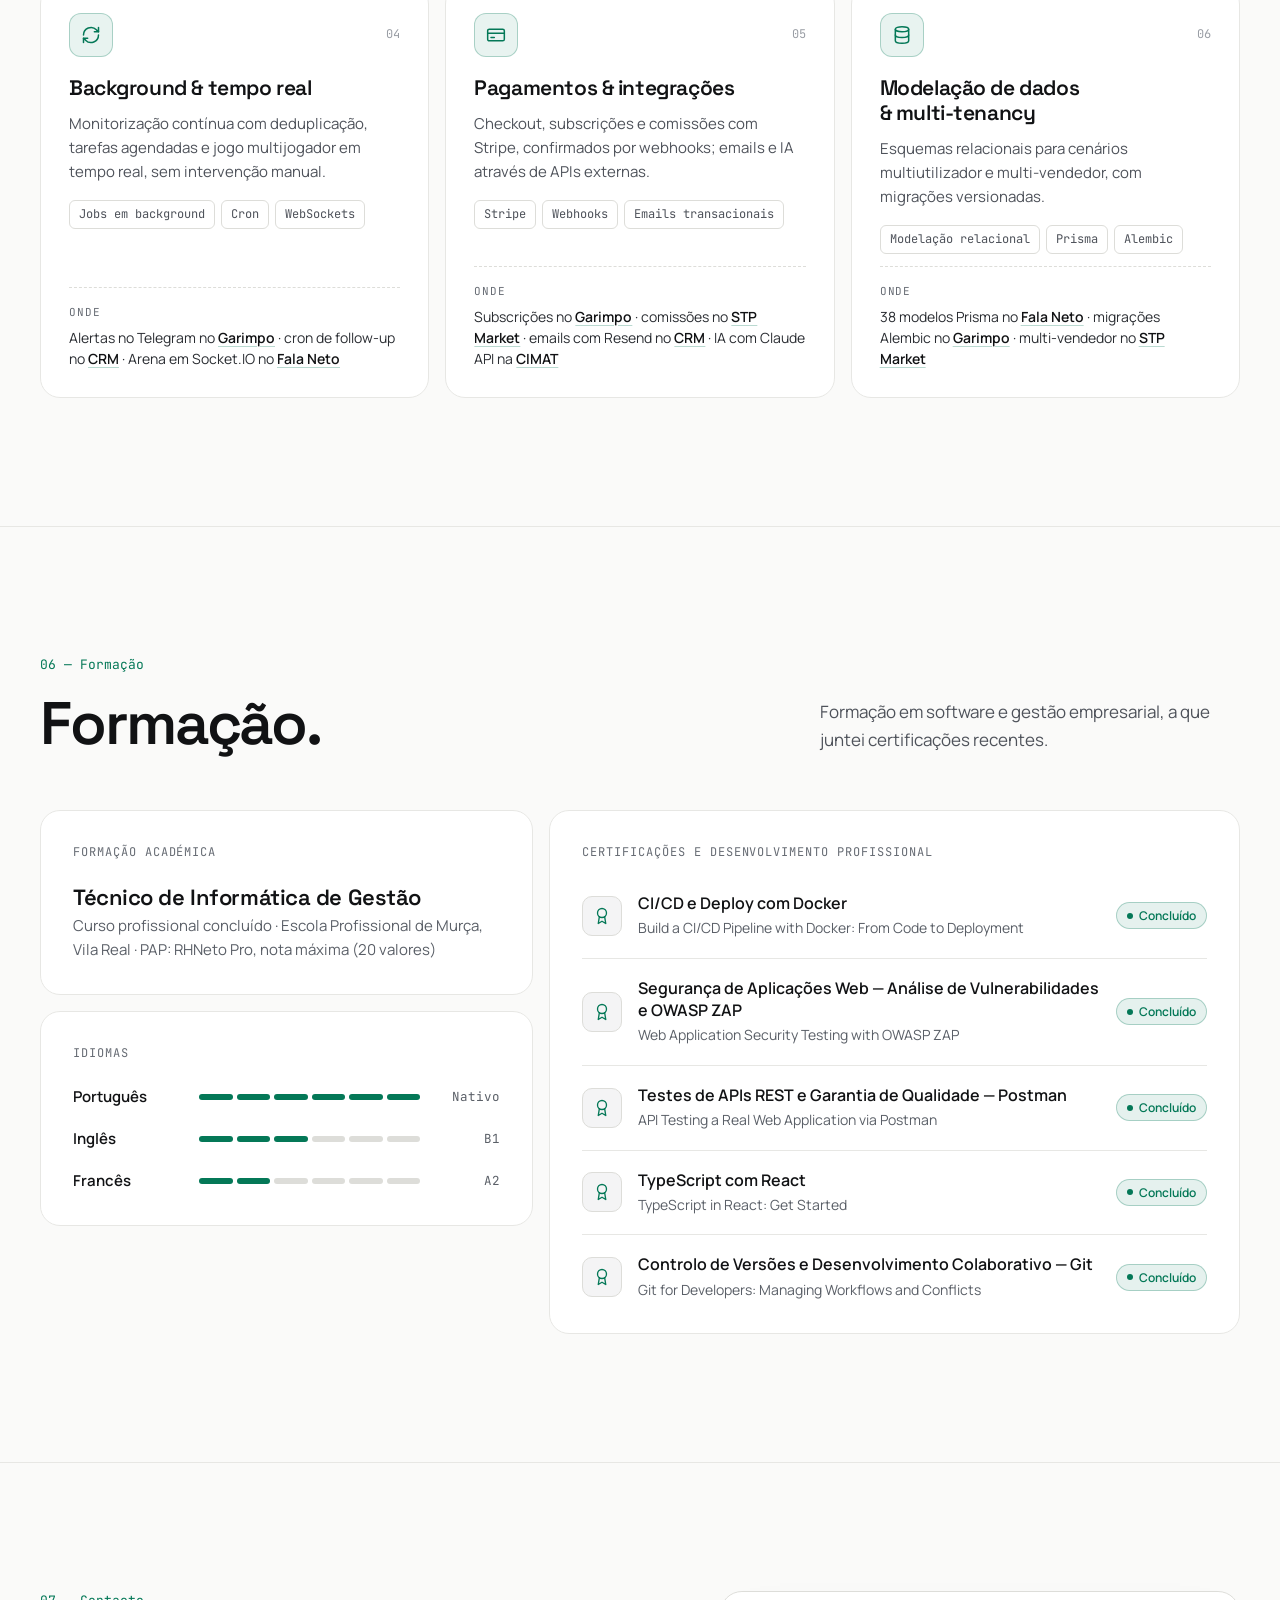
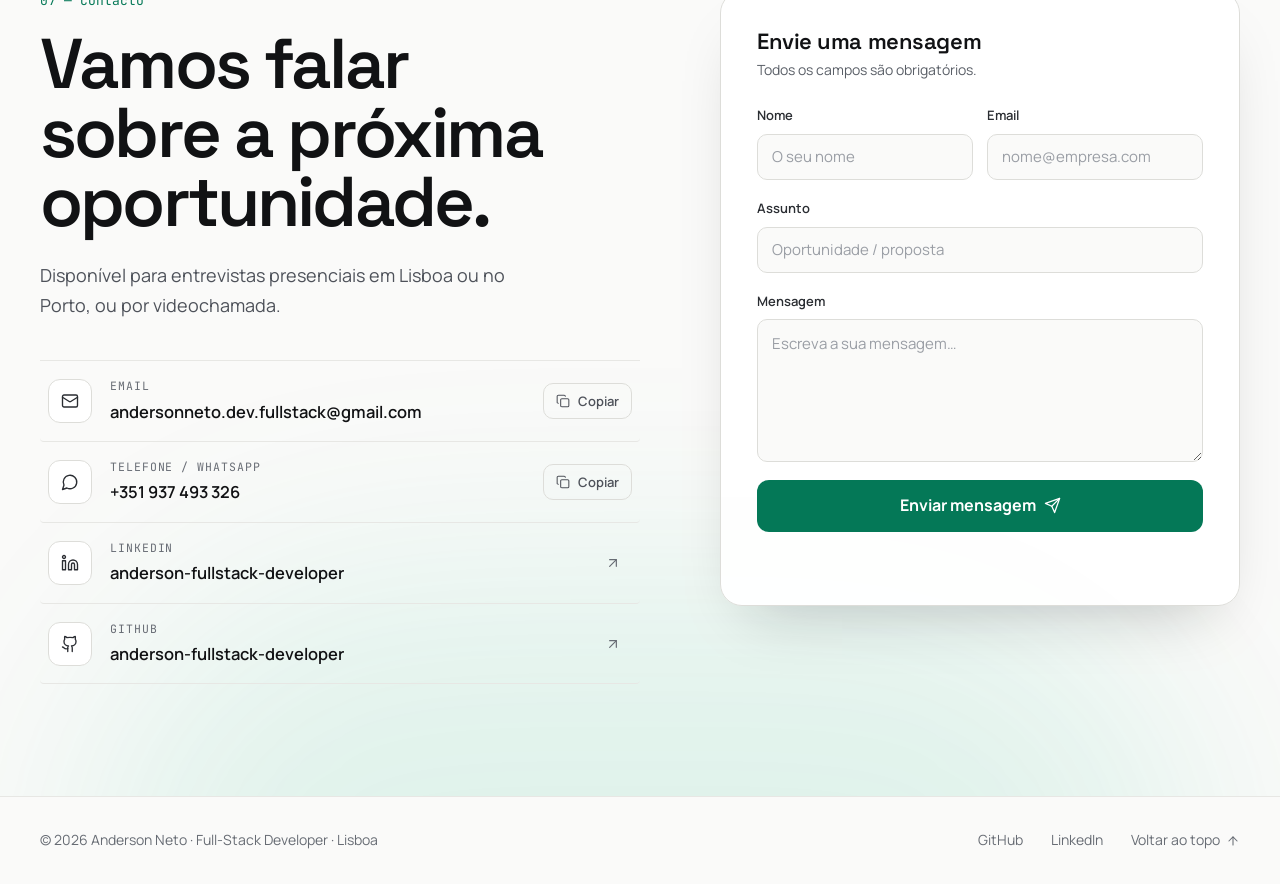
==== commit fbff654d: "Nova foto de perfil e novas imagens de partilha (PT e EN) com o tom atual do site" ====
--- a/index.html
+++ b/index.html
@@ -21,7 +21,7 @@
   <meta property="og:description" content="CRM interno e assistentes com IA em produção. React, Next.js, TypeScript e Node.js.">
   <meta property="og:url" content="https://andersonneto.gt.tc/">
   <meta property="og:site_name" content="Anderson Neto">
-  <meta property="og:image" content="https://andersonneto.gt.tc/assets/img/og-image.png">
+  <meta property="og:image" content="https://andersonneto.gt.tc/assets/img/og-anderson-neto.png">
   <meta property="og:image:width" content="1200">
   <meta property="og:image:height" content="630">
   <meta property="og:image:alt" content="Anderson Neto, Full-Stack Developer: React, Next.js, TypeScript, Node.js, NestJS e PostgreSQL">
@@ -30,7 +30,7 @@
   <meta name="twitter:card" content="summary_large_image">
   <meta name="twitter:title" content="Anderson Neto | Full-Stack Developer">
   <meta name="twitter:description" content="CRM interno e assistentes com IA em produção. React, Next.js, TypeScript e Node.js.">
-  <meta name="twitter:image" content="https://andersonneto.gt.tc/assets/img/og-image.png">
+  <meta name="twitter:image" content="https://andersonneto.gt.tc/assets/img/og-anderson-neto.png">
 
   <script>
     (function () {
@@ -46,7 +46,7 @@
 
   <link rel="preload" href="assets/fonts/manrope-latin.woff2" as="font" type="font/woff2" crossorigin>
   <link rel="preload" href="assets/fonts/space-grotesk-latin.woff2" as="font" type="font/woff2" crossorigin>
-  <link rel="preload" as="image" href="assets/img/profile/an-portrait.webp" type="image/webp">
+  <link rel="preload" as="image" href="assets/img/profile/anderson-neto.webp" type="image/webp">
   <link rel="stylesheet" href="assets/css/index.css?v=20261102">
   <script defer src="https://cdn.jsdelivr.net/npm/emailjs-com@3/dist/email.min.js"></script>
   <script defer src="assets/js/index.js?v=20261102"></script>
@@ -59,7 +59,7 @@
     "name": "Anderson Neto",
     "jobTitle": "Full-Stack Developer",
     "url": "https://andersonneto.gt.tc/",
-    "image": "https://andersonneto.gt.tc/assets/img/profile/an-portrait.png",
+    "image": "https://andersonneto.gt.tc/assets/img/profile/anderson-neto.jpg",
     "email": "mailto:andersonneto.dev.fullstack@gmail.com",
     "knowsAbout": ["React", "Next.js", "TypeScript", "Node.js", "PostgreSQL", "MySQL", "REST APIs", "Python", "FastAPI"],
     "address": {
@@ -191,7 +191,7 @@
         <div class="hero-visual hero-in" style="--d:3">
           <div class="hero-glow" aria-hidden="true"></div>
           <figure class="portrait">
-            <img src="assets/img/profile/an-portrait.webp"
+            <img src="assets/img/profile/anderson-neto.webp"
                  alt="Retrato de Anderson Neto"
                  width="900" height="1125"
                  fetchpriority="high"
